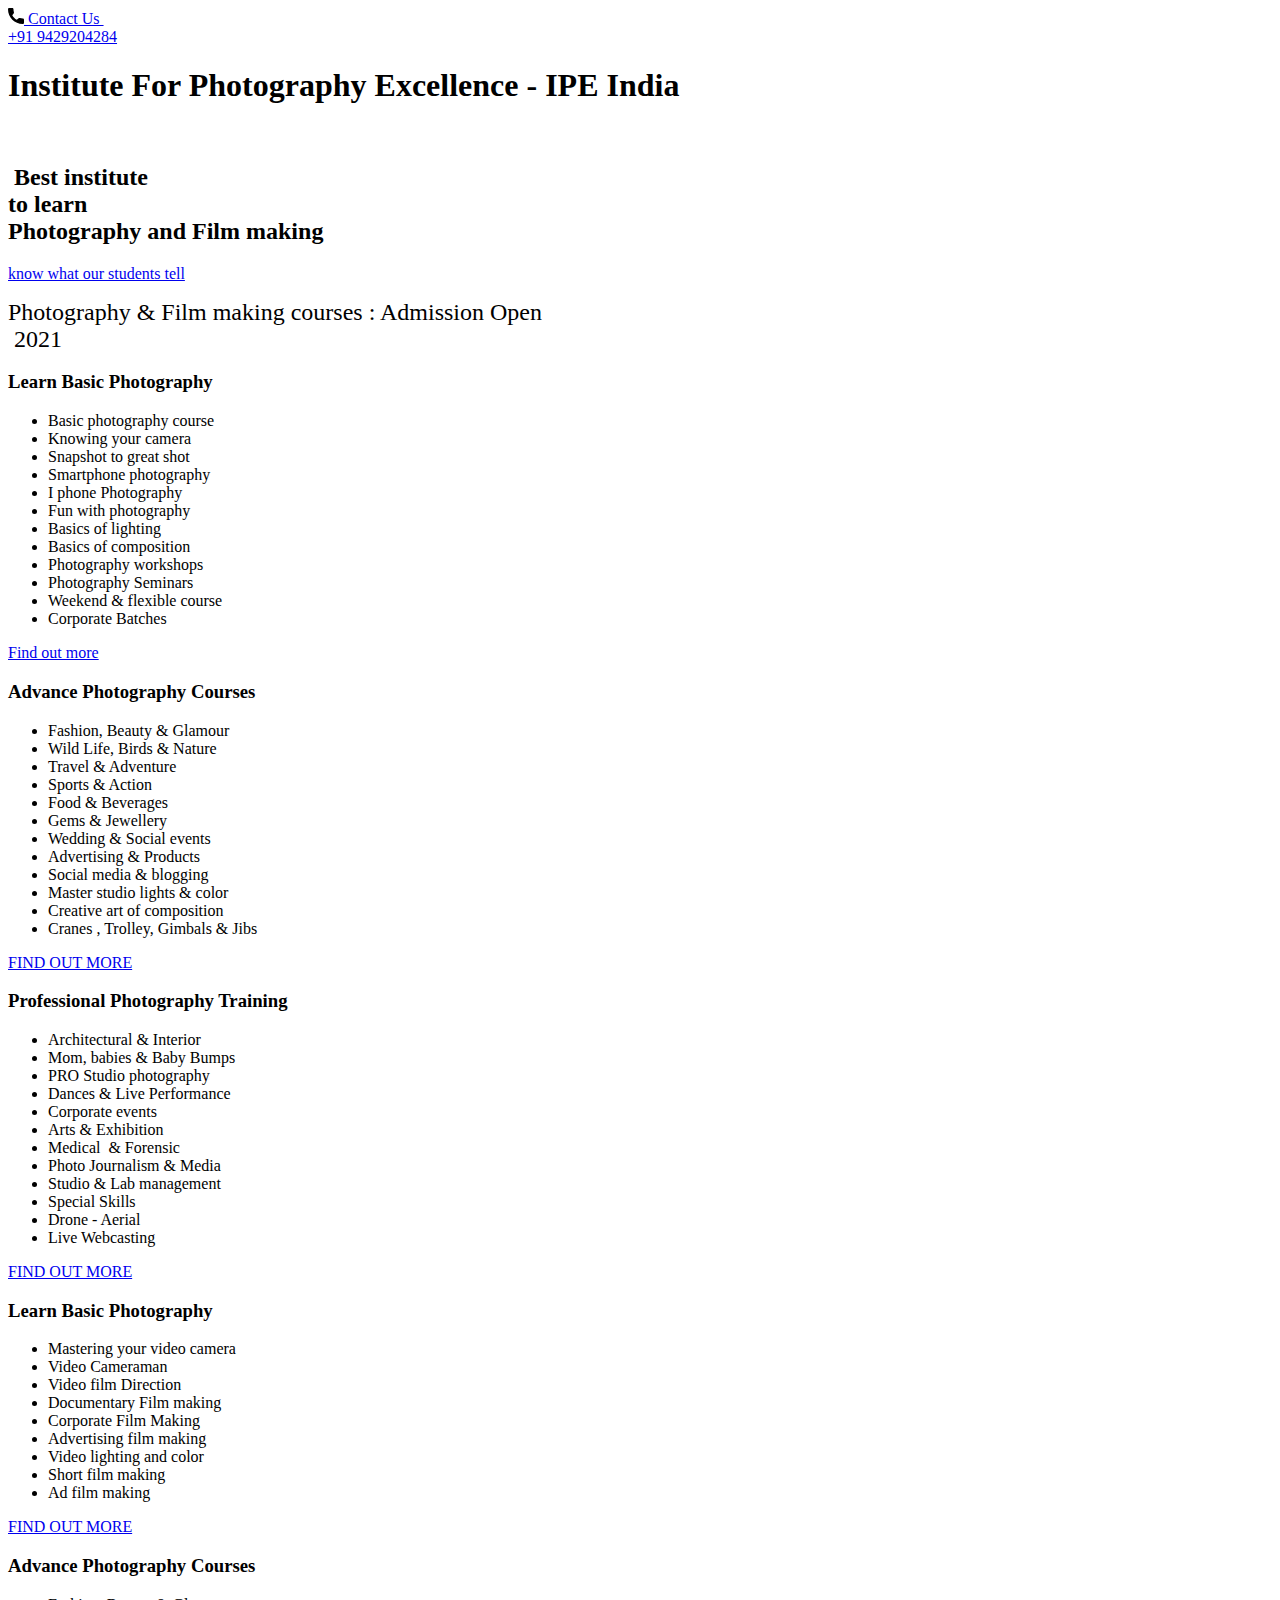
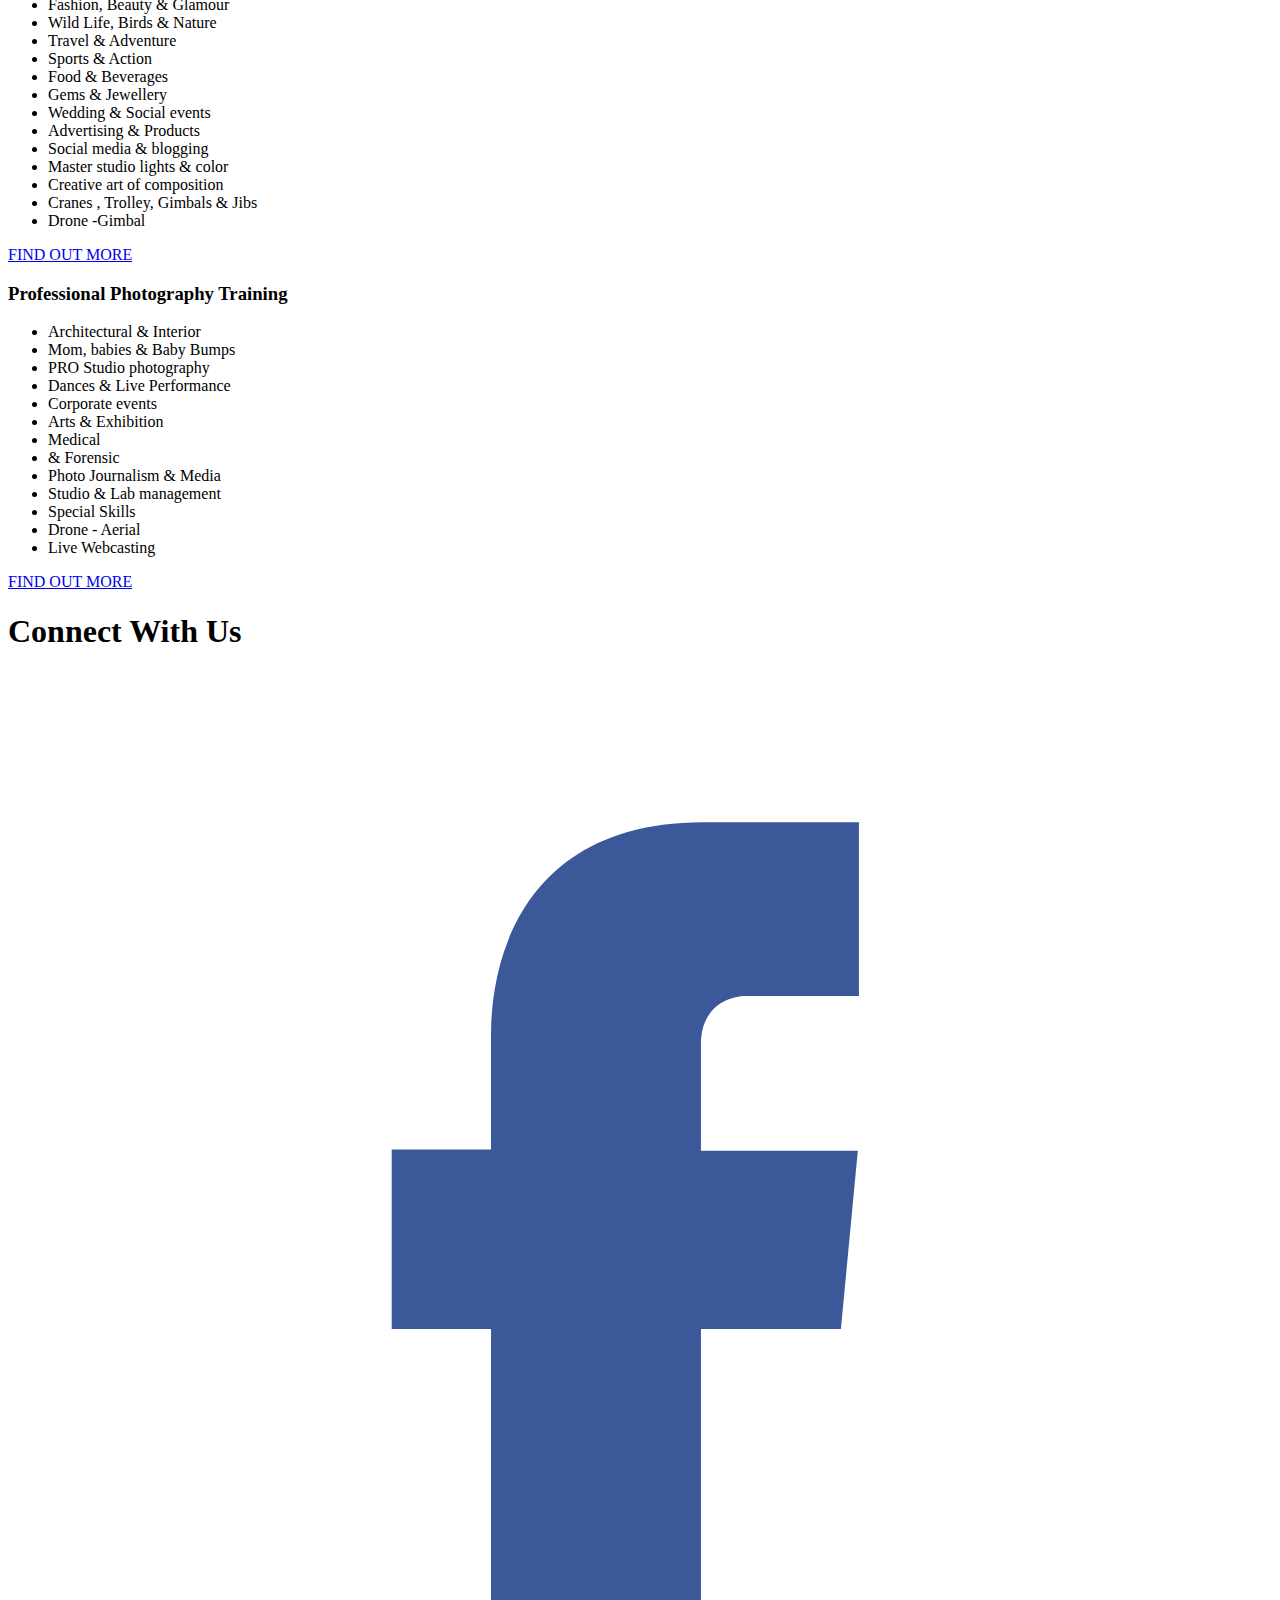
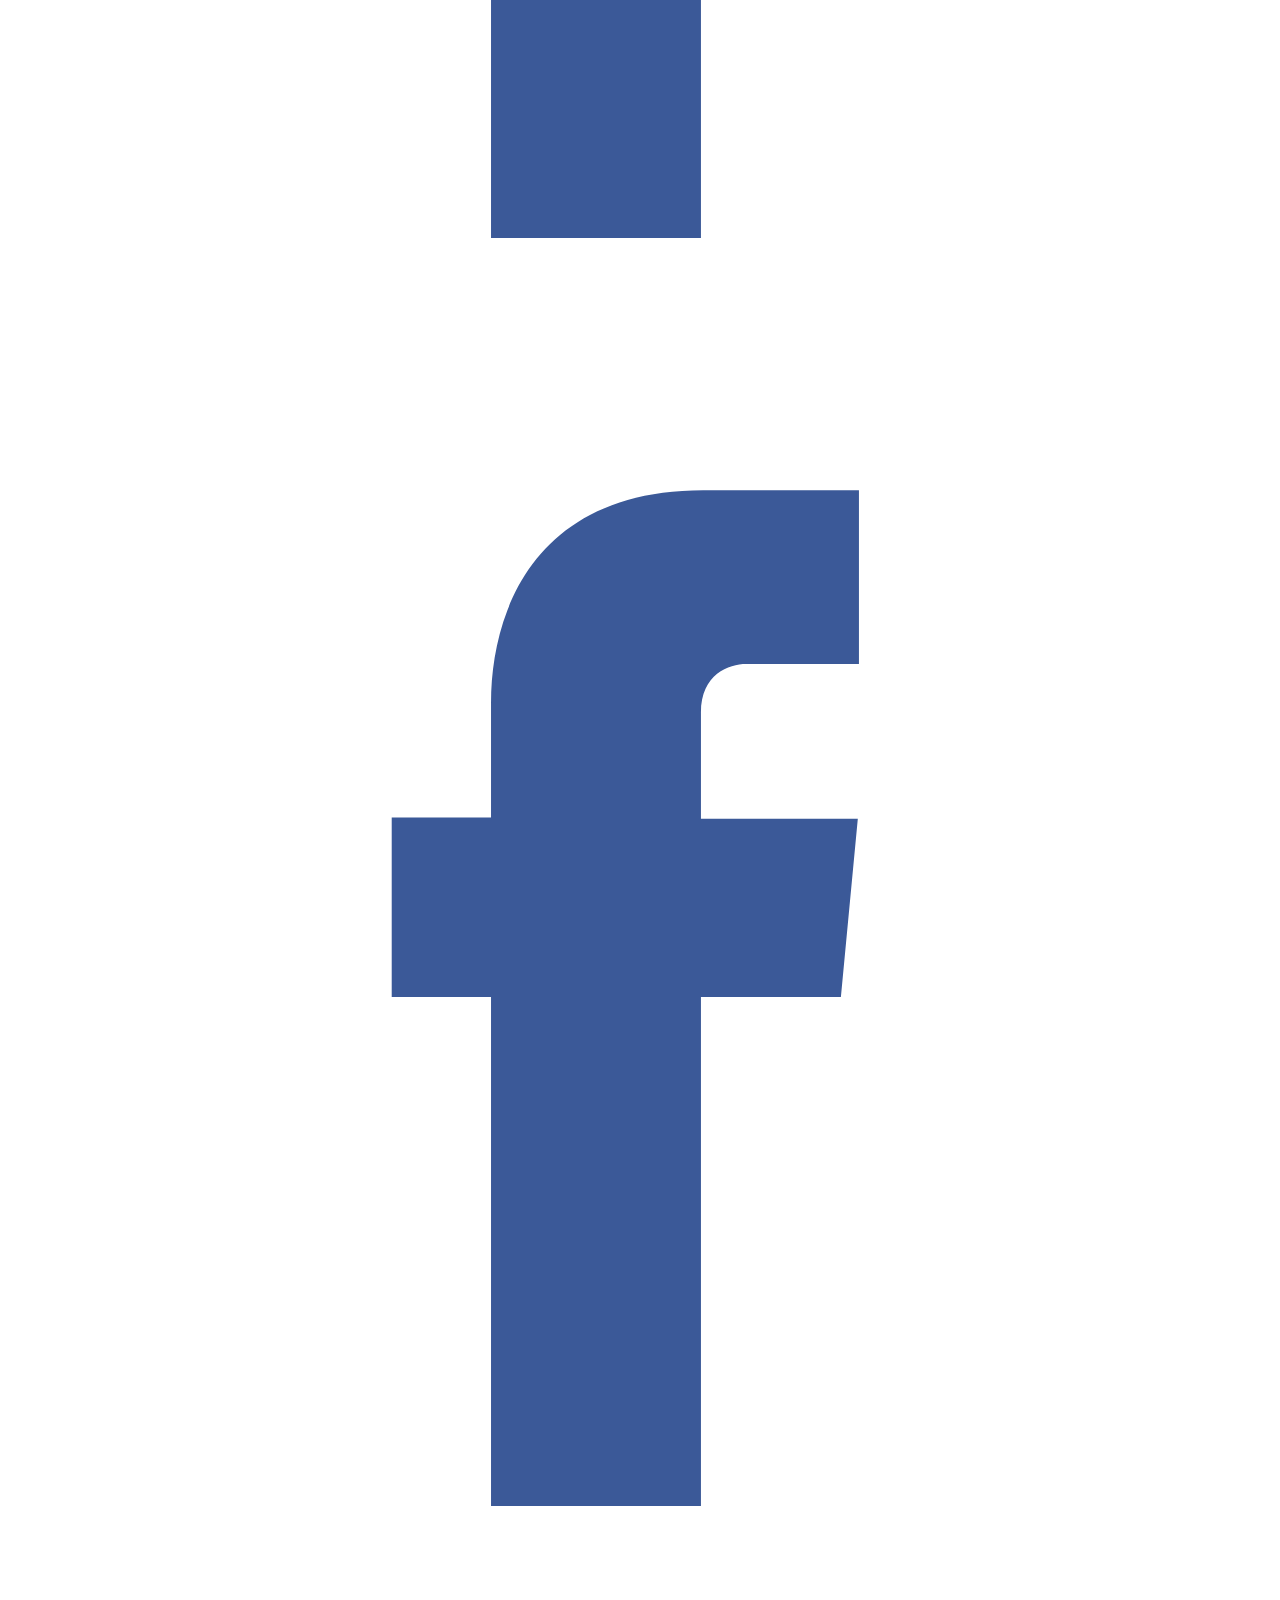
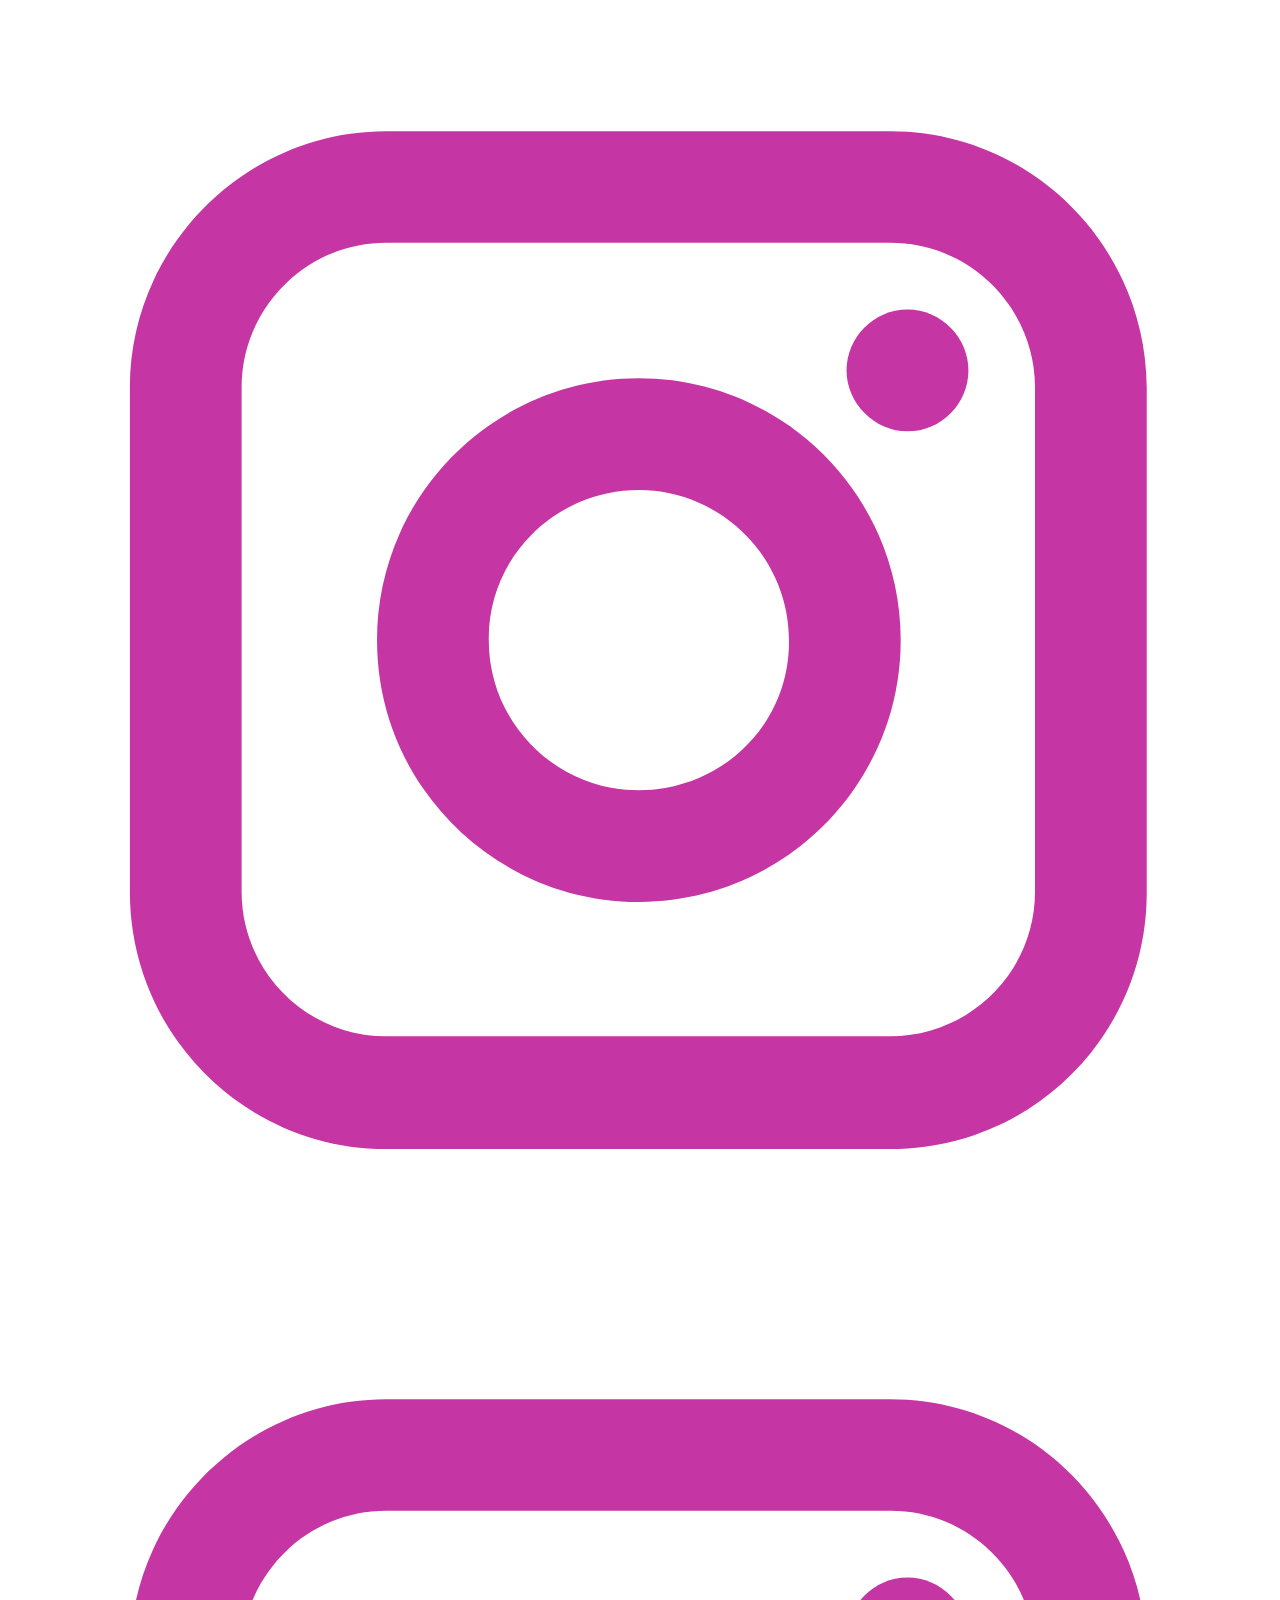
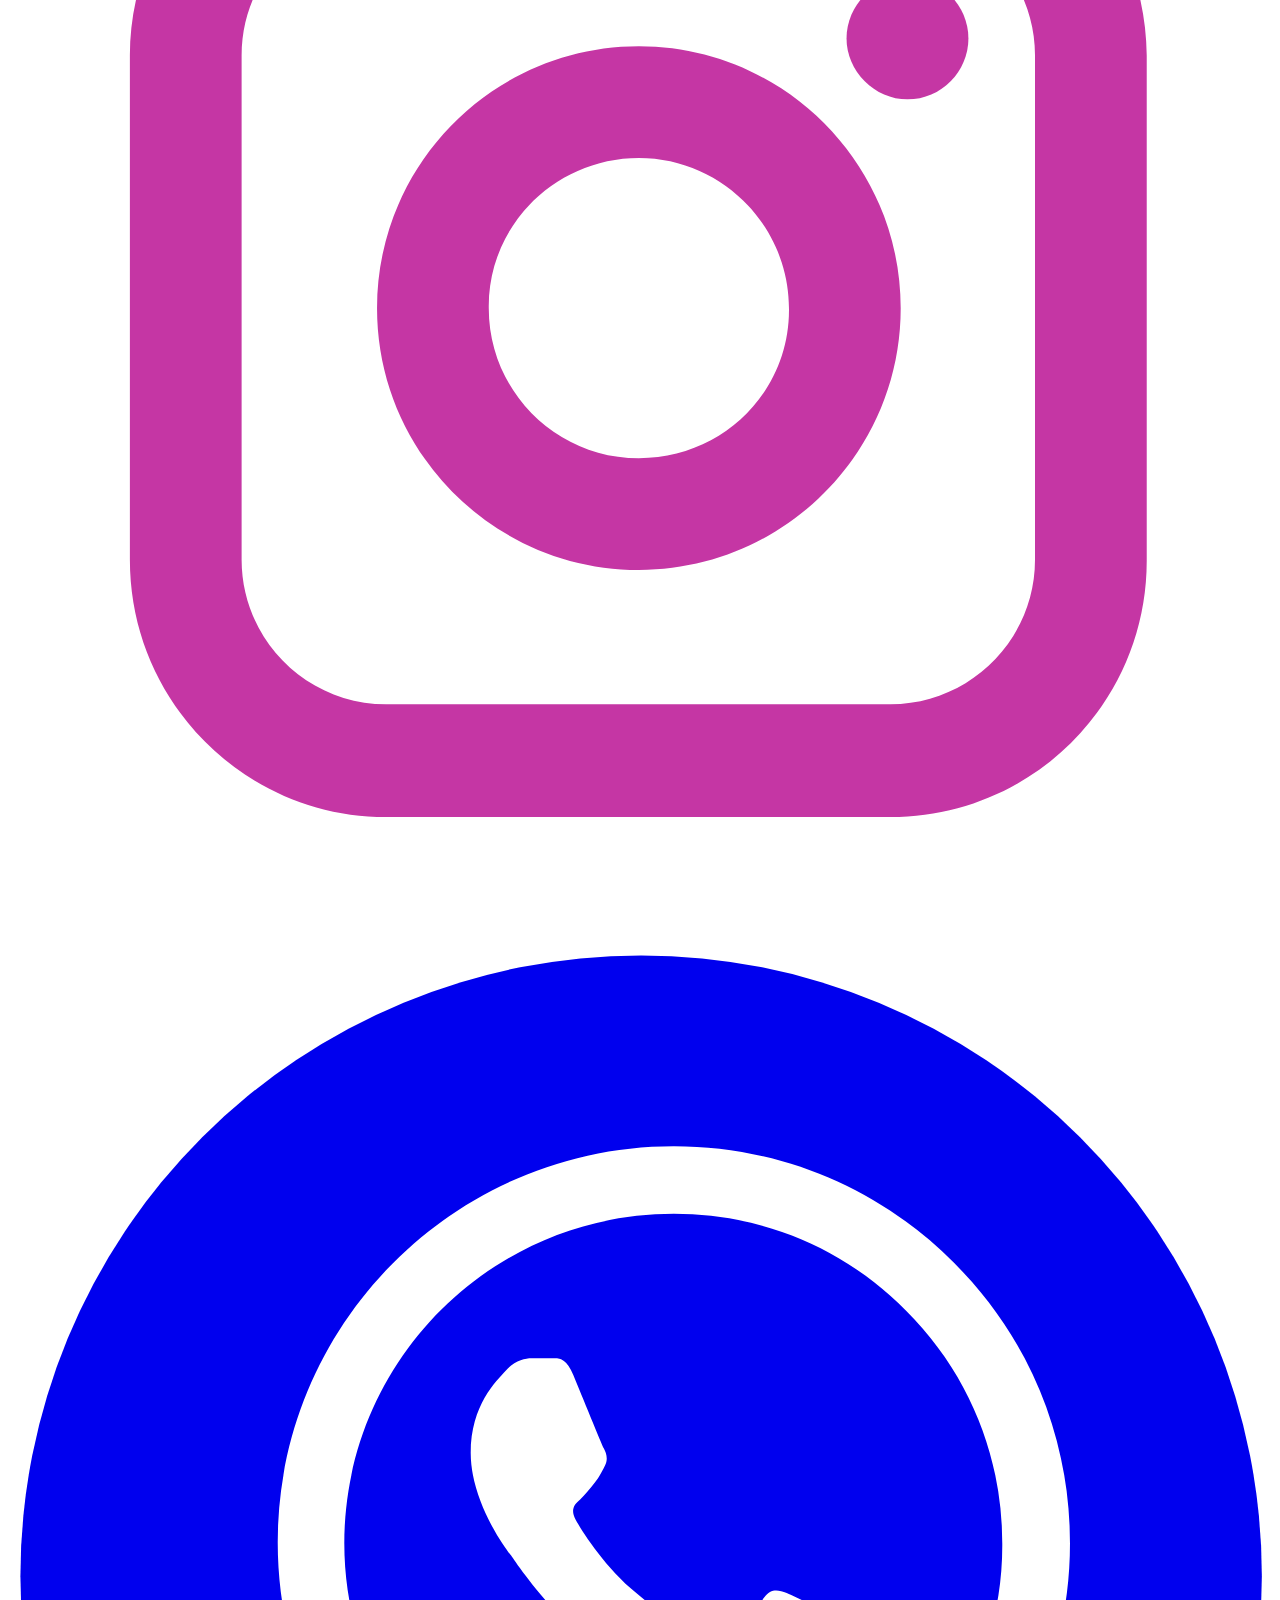
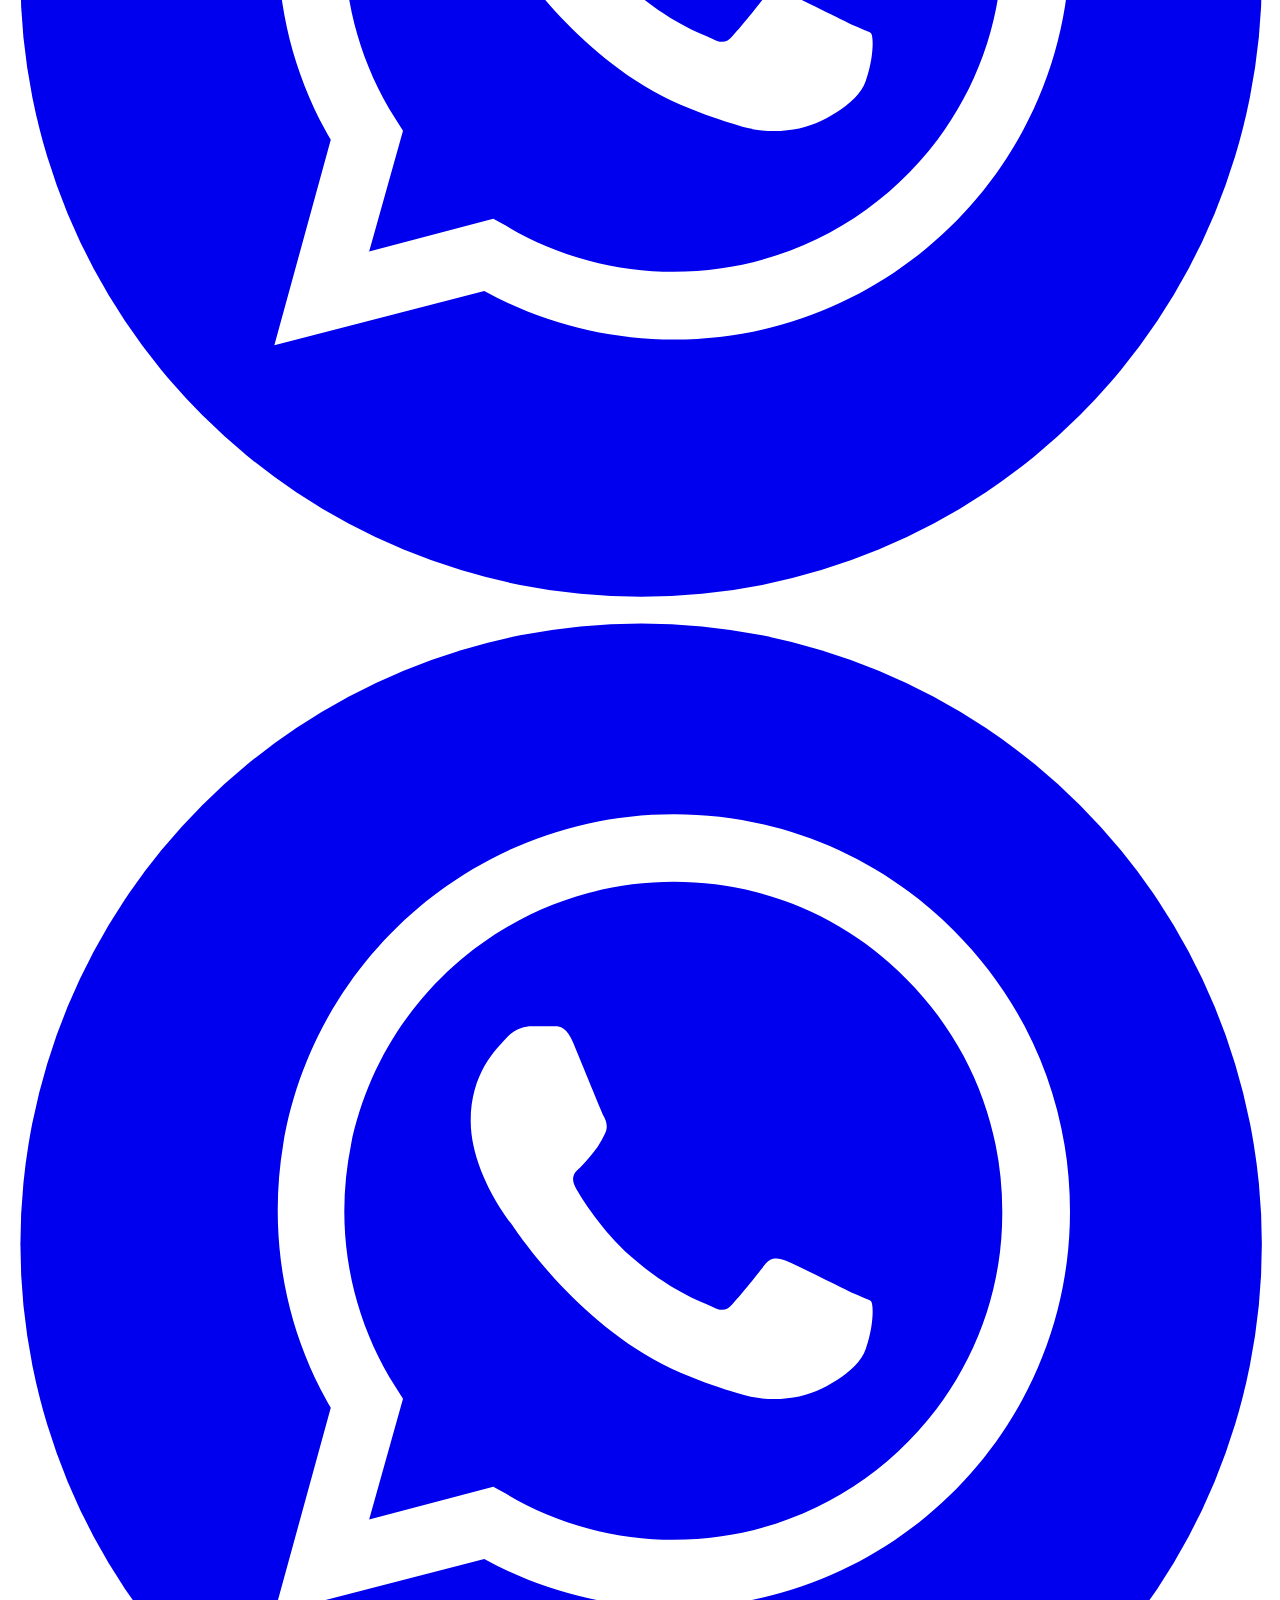
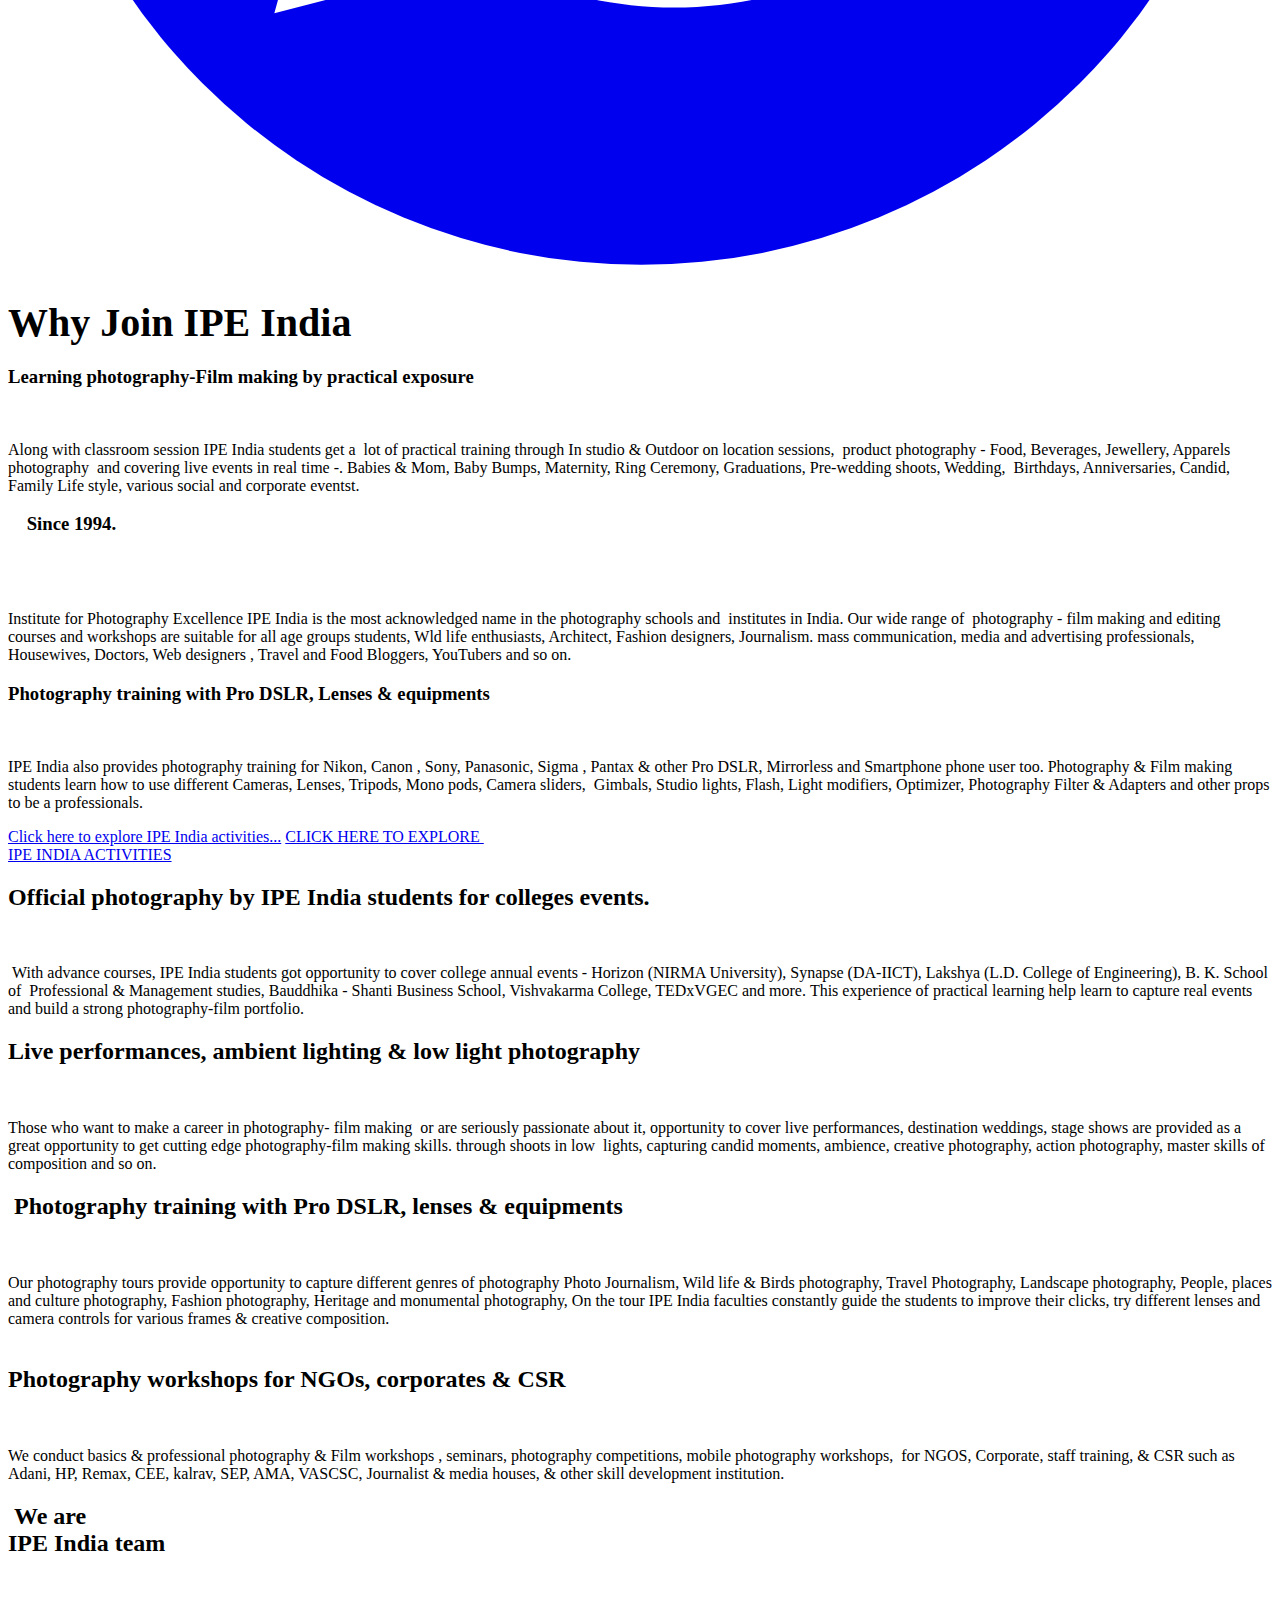
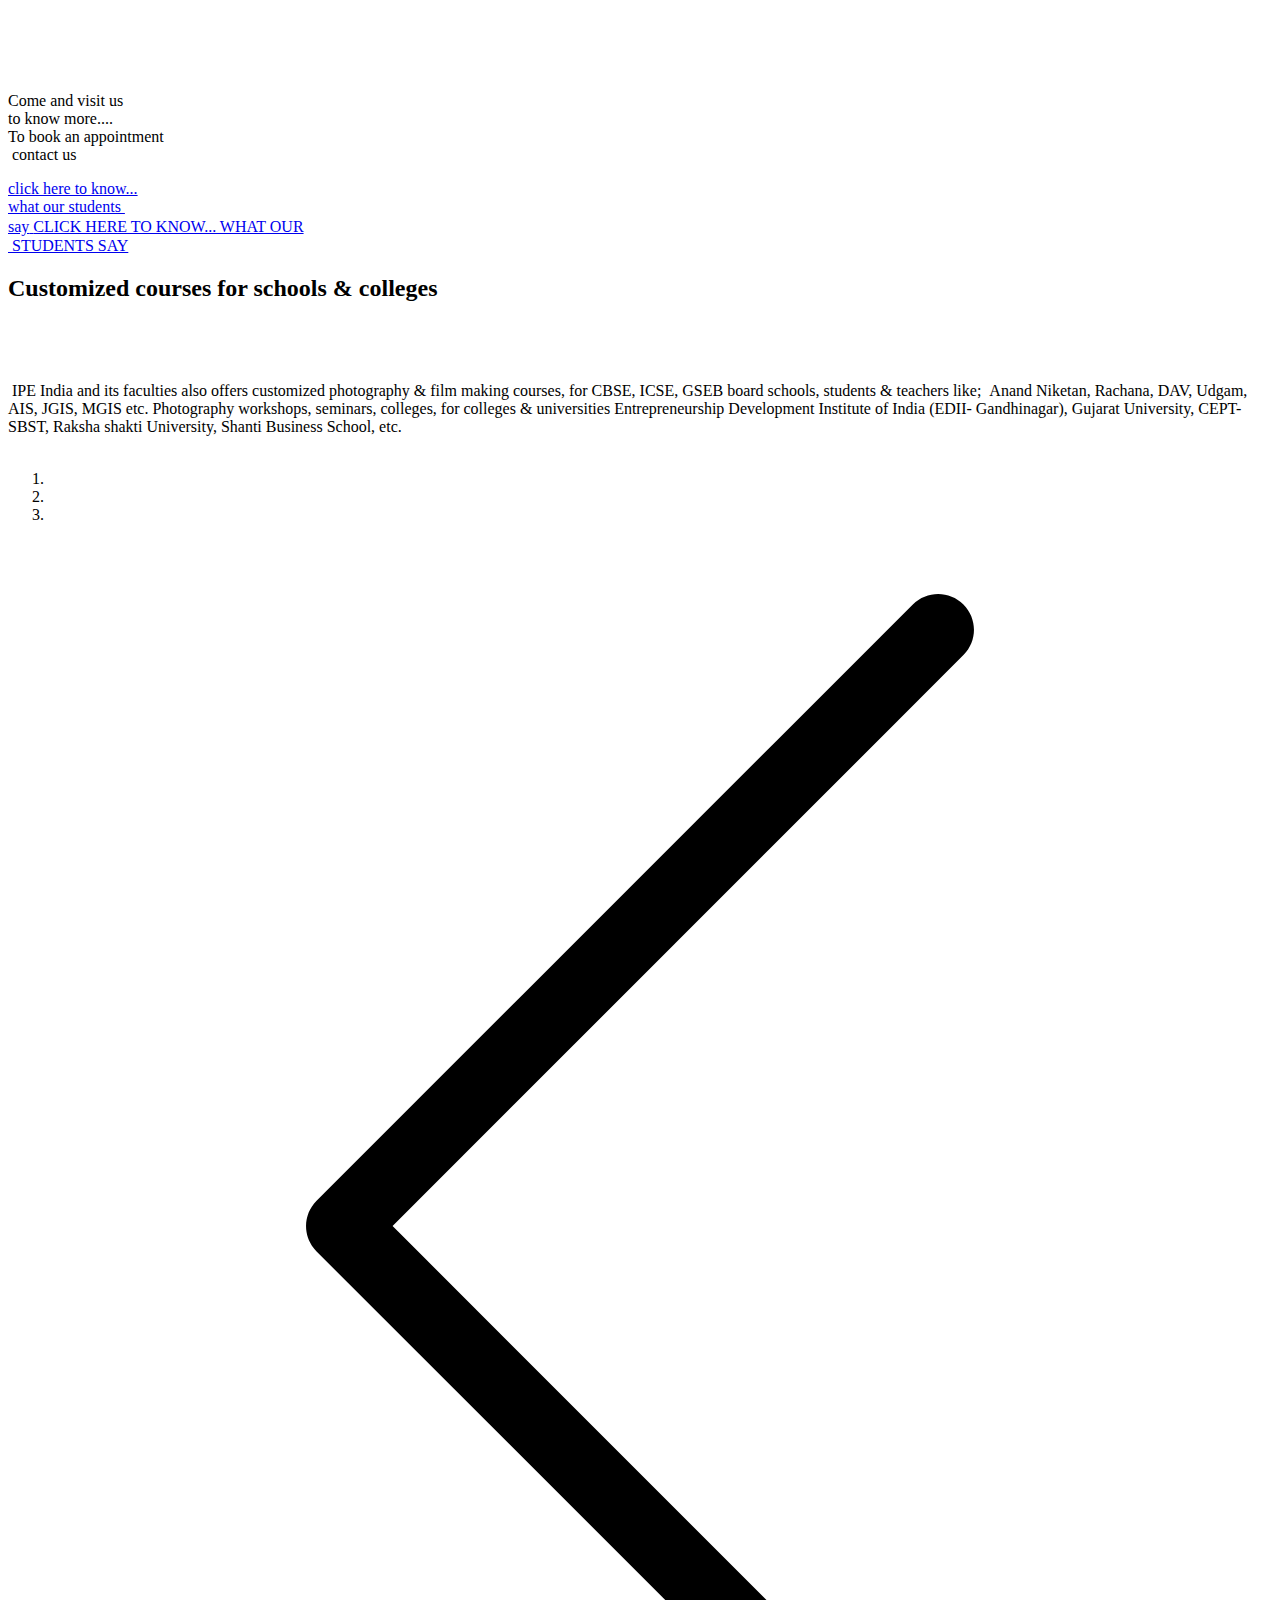
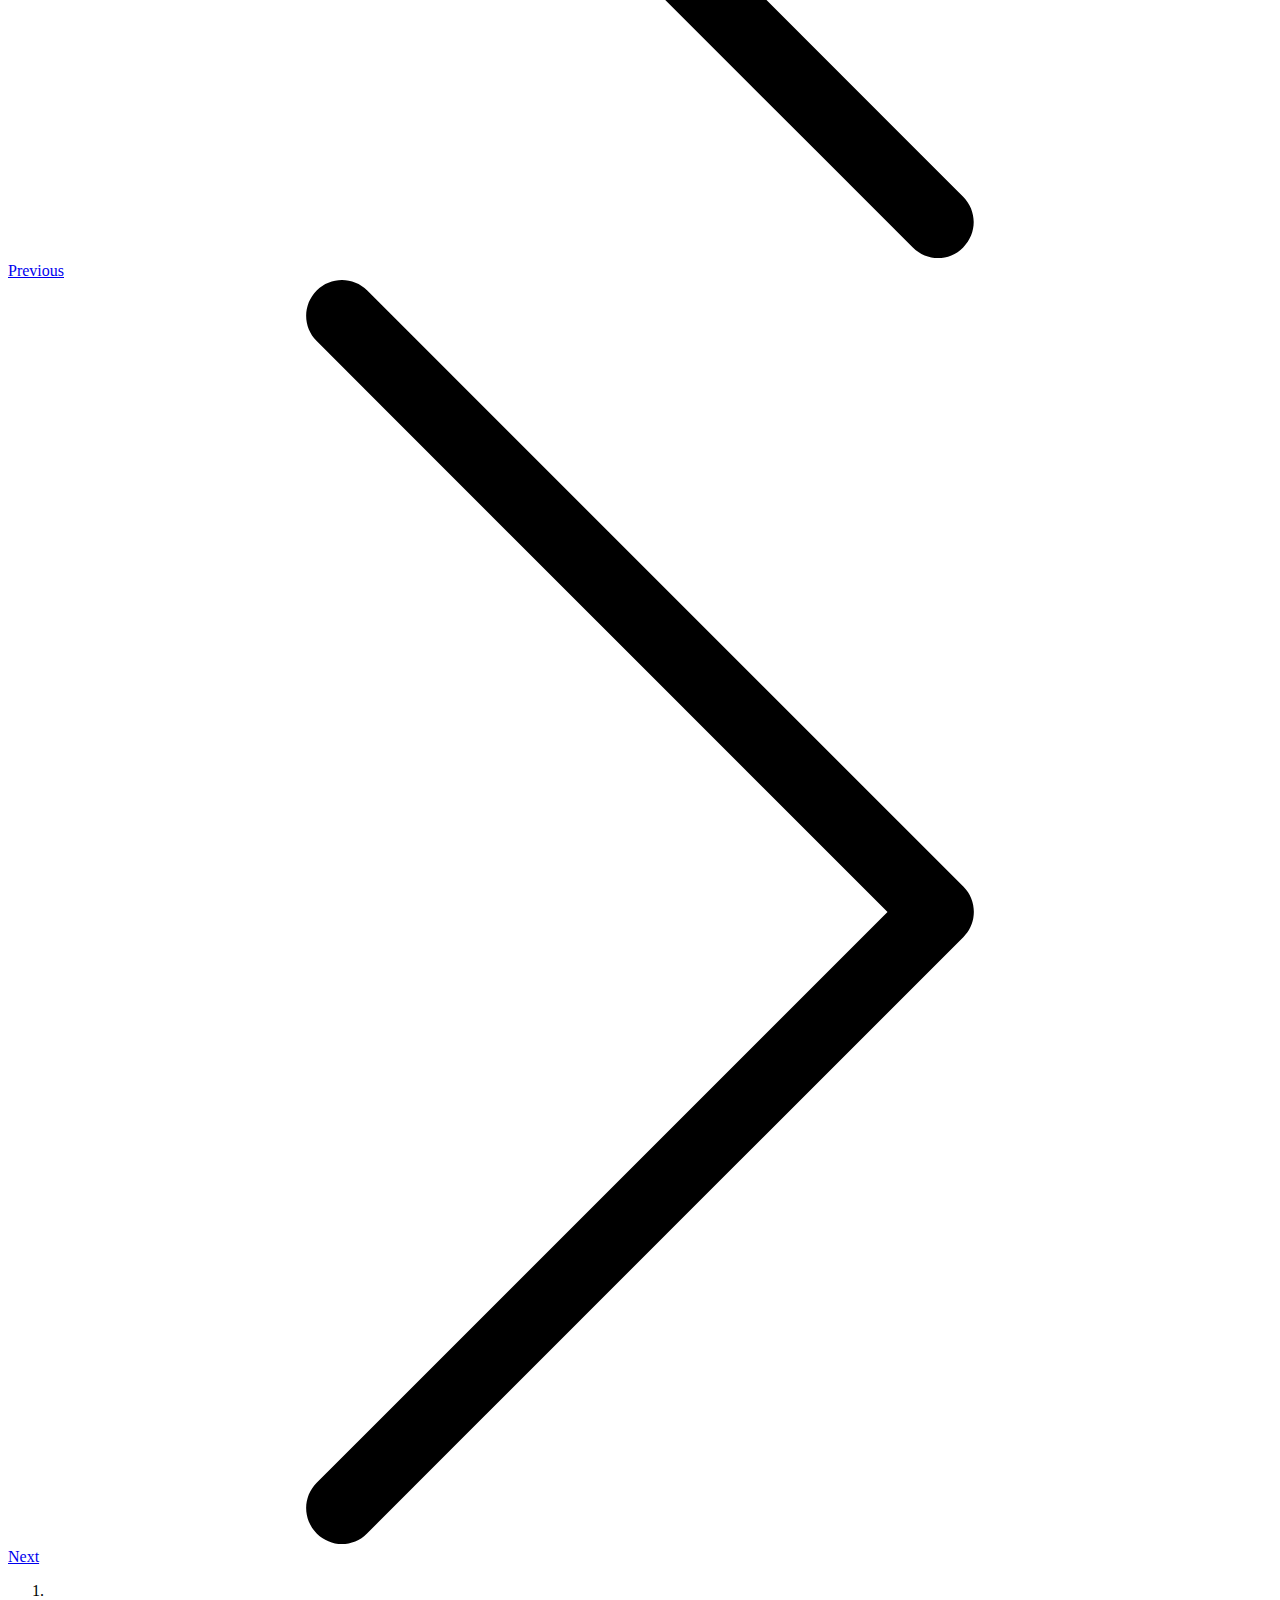
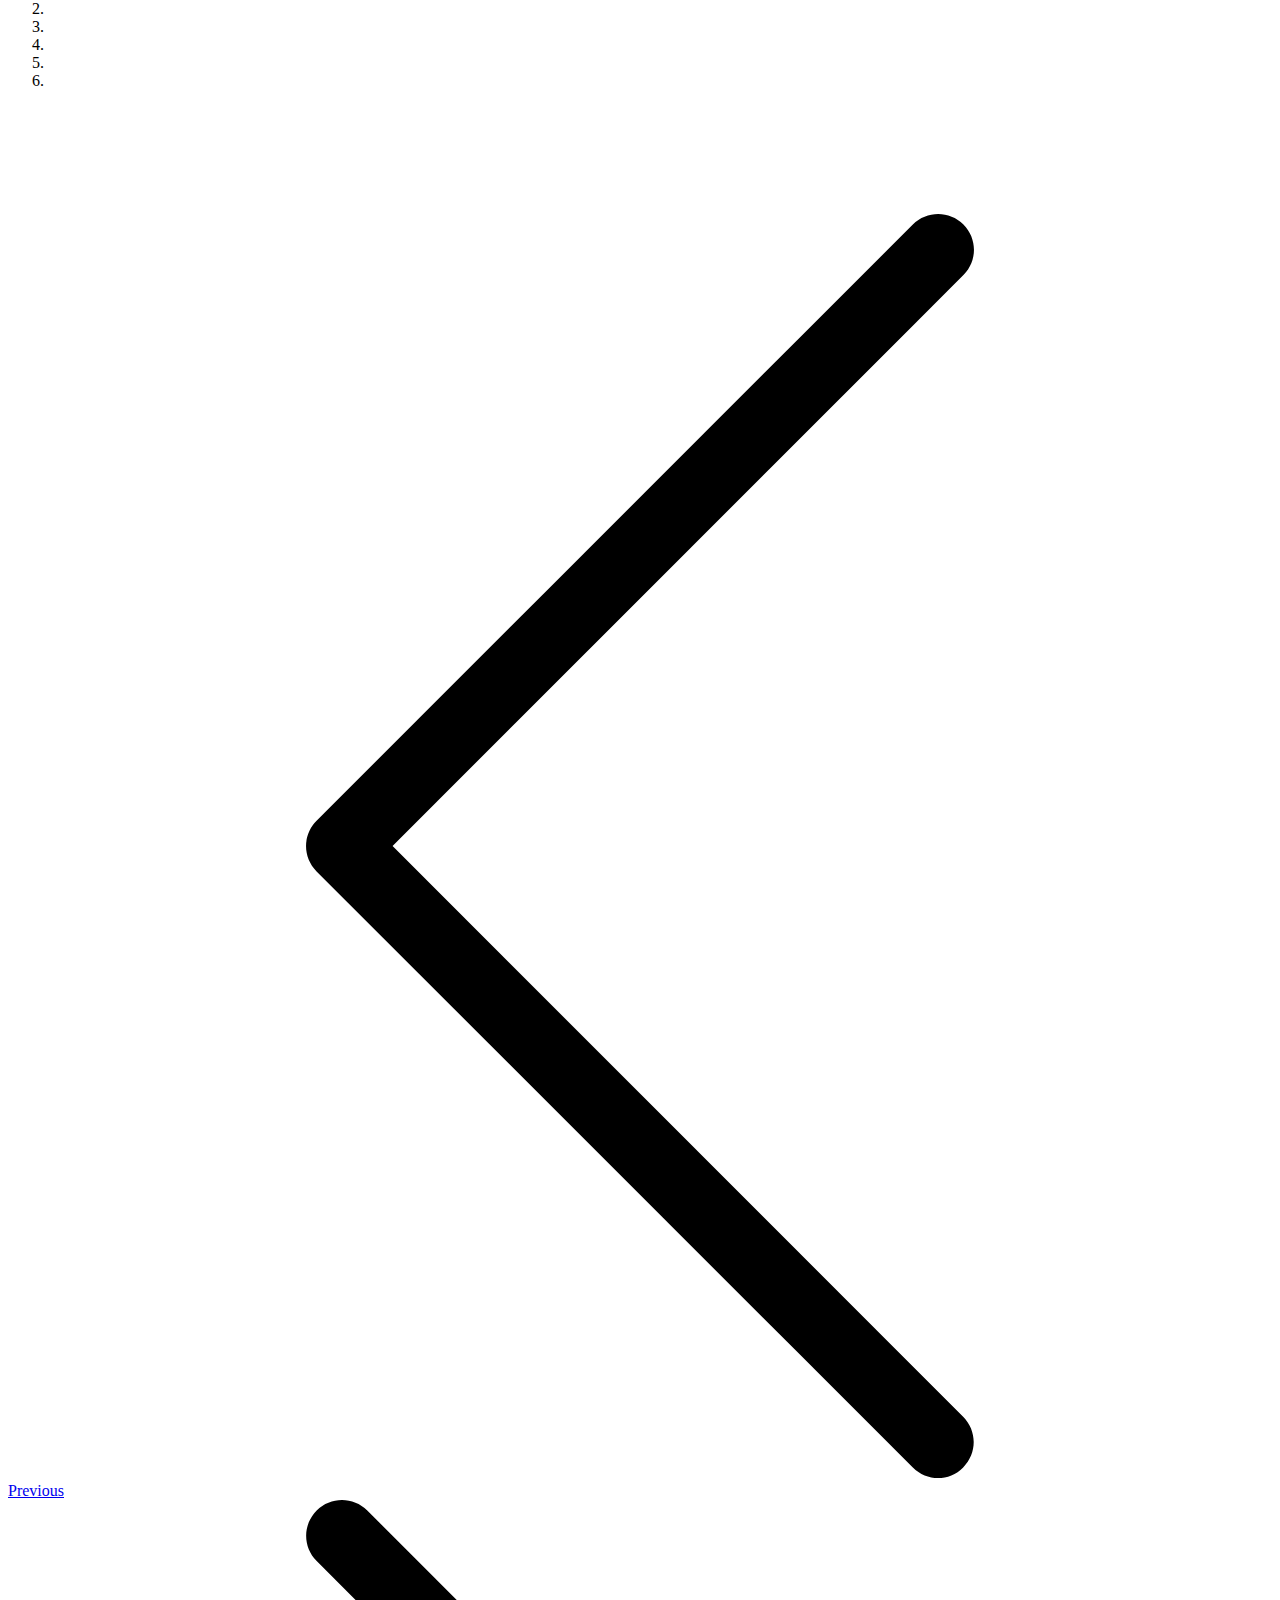
==== index.html @ 2351c595 "Add files via upload" ====
<!DOCTYPE html>
<html style="font-size: 16px;">
  <head>
    <meta name="viewport" content="width=device-width, initial-scale=1.0">
    <meta charset="utf-8">
    <meta name="keywords" content="Institute For Photography Excellence, Nation’s Top in Design and Architecture, Rehabilitation Institute of Chicago’s Shirley Ryan AbilityLab, First-Ever “Translational” Research Hospital, Opens Doors, One Of The Most Beautiful Buildings In The World, Your local travel guide, 30 world-famous buildings to inspire">
    <meta name="description" content="">
    <meta name="page_type" content="np-template-header-footer-from-plugin">
    <title>Home</title>
    <link rel="stylesheet" href="nicepage.css" media="screen">
<link rel="stylesheet" href="Home.css" media="screen">
    <script class="u-script" type="text/javascript" src="jquery.js" defer=""></script>
    <script class="u-script" type="text/javascript" src="nicepage.js" defer=""></script>
    <meta name="generator" content="Nicepage 3.13.2, nicepage.com">
    
    <link id="u-theme-google-font" rel="stylesheet" href="https://fonts.googleapis.com/css?family=Roboto:100,100i,300,300i,400,400i,500,500i,700,700i,900,900i|Open+Sans:300,300i,400,400i,600,600i,700,700i,800,800i">
    <link id="u-page-google-font" rel="stylesheet" href="https://fonts.googleapis.com/css?family=Open+Sans:300,300i,400,400i,600,600i,700,700i,800,800i">
    
    
    
    
    
    
    
    
    
    
    
    
    
    
    
    
    
    
    
    
    
    
    
    <script type="application/ld+json">{
		"@context": "http://schema.org",
		"@type": "Organization",
		"name": "Site1",
		"url": "index.html"
}</script>
    <meta property="og:title" content="Home">
    <meta property="og:type" content="website">
    <meta name="theme-color" content="#478ac9">
    <link rel="canonical" href="index.html">
    <meta property="og:url" content="index.html">
  </head>
  <body data-home-page="Home.html" data-home-page-title="Home" class="u-body"><header class="u-align-left u-clearfix u-header u-header" id="sec-3649"><div class="u-clearfix u-sheet u-valign-middle-md u-sheet-1">
        <a href="tel:+91 9429204284" class="u-active-none u-btn u-button-style u-hover-none u-none u-text-hover-palette-1-base u-btn-1"><span class="u-icon u-text-palette-1-base"><svg class="u-svg-content" viewBox="0 0 405.333 405.333" x="0px" y="0px" style="width: 1em; height: 1em;"><path d="M373.333,266.88c-25.003,0-49.493-3.904-72.704-11.563c-11.328-3.904-24.192-0.896-31.637,6.699l-46.016,34.752    c-52.8-28.181-86.592-61.952-114.389-114.368l33.813-44.928c8.512-8.512,11.563-20.971,7.915-32.64    C142.592,81.472,138.667,56.96,138.667,32c0-17.643-14.357-32-32-32H32C14.357,0,0,14.357,0,32    c0,205.845,167.488,373.333,373.333,373.333c17.643,0,32-14.357,32-32V298.88C405.333,281.237,390.976,266.88,373.333,266.88z"></path></svg><img></span>&nbsp;Contact Us&nbsp;<br>+91 9429204284
        </a>
        <h1 class="u-text u-title u-text-1">Institute For Photography Excellence - IPE India</h1>
        <img src="images/rsw388h194cgtrue.webp" alt="" class="u-image u-image-default u-preserve-proportions u-image-1" data-image-width="248" data-image-height="194">
      </div></header>
    <section class="u-clearfix u-section-1" id="carousel_15d0">
      <div class="u-clearfix u-sheet u-valign-middle-lg u-valign-middle-md u-valign-middle-sm u-valign-middle-xs u-sheet-1">
        <div class="u-clearfix u-expanded-width u-gutter-30 u-layout-spacing-vertical u-layout-wrap u-layout-wrap-1">
          <div class="u-gutter-0 u-layout">
            <div class="u-layout-row">
              <div class="u-align-center u-container-style u-image u-layout-cell u-shading u-size-60 u-image-1" data-image-width="626" data-image-height="417">
                <div class="u-container-layout u-container-layout-1">
                  <div class="u-align-center u-black u-container-style u-group u-shape-circle u-group-1">
                    <div class="u-container-layout u-container-layout-2">
                      <h2 class="u-text u-text-1">&nbsp;Best institute&nbsp;<br>to learn<br>Photography and Film making
                      </h2>
                      <a href="https://www.justdial.com/Ahmedabad/Institute-For-Photography-Excellence-Besides-Sandesh-Press-Opposite-Soham-Tower-Vastrapur/079PXX79-XX79-110906222231-D2N5_BZDET/reviews" class="u-btn u-btn-round u-button-style u-hover-palette-2-light-3 u-palette-2-base u-radius-50 u-btn-1">know what our students tell</a>
                    </div>
                  </div>
                </div>
              </div>
            </div>
          </div>
        </div>
      </div>
    </section>
    <section class="u-clearfix u-gradient u-section-2" id="sec-9c92">
      <div class="u-clearfix u-sheet u-sheet-1">
        <p class="u-align-center u-text u-text-1">
          <span style="font-size: 1.5rem;">Photography &amp; Film making courses : Admission Open<br>&nbsp;2021
          </span>
        </p>
      </div>
    </section>
    <section class="u-clearfix u-section-3" id="sec-0020">
      <div class="u-clearfix u-sheet u-valign-top-xs u-sheet-1">
        <div class="u-expanded-width-xs u-list u-list-1">
          <div class="u-repeater u-repeater-1">
            <div class="u-container-style u-list-item u-repeater-item">
              <div class="u-container-layout u-similar-container u-valign-bottom-xl u-valign-top-lg u-valign-top-md u-valign-top-sm u-container-layout-1">
                <div alt="" class="u-image u-image-circle u-image-1" data-image-width="365" data-image-height="365"></div>
                <h3 class="u-align-center u-text u-text-1">Learn Basic Photography</h3>
                <ul class="u-text u-text-2">
                  <li><b></b>Basic photography course
                  </li>
                  <li>Knowing your camera</li>
                  <li>Snapshot to great shot</li>
                  <li>Smartphone photography</li>
                  <li>I phone Photography</li>
                  <li>Fun with photography</li>
                  <li>Basics of lighting</li>
                  <li>Basics of composition</li>
                  <li>Photography workshops</li>
                  <li>Photography Seminars</li>
                  <li>Weekend &amp; flexible course</li>
                  <li>Corporate Batches</li>
                </ul>
                <a href="Home.html#sec-ebb9" data-page-id="177694428" class="u-black u-btn u-btn-round u-button-style u-hover-palette-1-light-1 u-radius-50 u-btn-1">Find out more</a>
              </div>
            </div>
            <div class="u-container-style u-list-item u-repeater-item">
              <div class="u-container-layout u-similar-container u-valign-bottom-xl u-valign-top-lg u-valign-top-md u-valign-top-sm u-container-layout-2">
                <div alt="" class="u-image u-image-circle u-image-2" data-image-width="365" data-image-height="365"></div>
                <h3 class="u-align-center u-text u-text-3">Advance Photography Courses</h3>
                <ul class="u-text u-text-4">
                  <li>Fashion, Beauty &amp; Glamour</li>
                  <li> Wild Life, Birds &amp; Nature</li>
                  <li> Travel &amp; Adventure</li>
                  <li> Sports &amp; Action</li>
                  <li> Food &amp; Beverages</li>
                  <li> Gems &amp; Jewellery</li>
                  <li> Wedding &amp; Social events</li>
                  <li> Advertising &amp; Products</li>
                  <li> Social media &amp; blogging</li>
                  <li> Master studio lights &amp; color</li>
                  <li> Creative art of composition</li>
                  <li> Cranes , Trolley, Gimbals &amp; Jibs</li>
                </ul>
                <a href="Home.html#sec-ebb9" data-page-id="177694428" class="u-black u-btn u-btn-round u-button-style u-hover-palette-1-light-1 u-radius-50 u-btn-2">FIND OUT MORE</a>
              </div>
            </div>
            <div class="u-container-style u-list-item u-repeater-item">
              <div class="u-container-layout u-similar-container u-valign-bottom-xl u-valign-top-lg u-valign-top-md u-valign-top-sm u-container-layout-3">
                <div alt="" class="u-image u-image-circle u-image-3" data-image-width="365" data-image-height="365"></div>
                <h3 class="u-align-center u-text u-text-5">Professional Photography Training</h3>
                <ul class="u-text u-text-6">
                  <li>Architectural &amp; Interior</li>
                  <li>Mom, babies &amp; Baby Bumps</li>
                  <li>PRO Studio photography</li>
                  <li>Dances &amp; Live Performance</li>
                  <li>Corporate events</li>
                  <li>Arts &amp; Exhibition</li>
                  <li>Medical &nbsp;&amp; Forensic</li>
                  <li>Photo Journalism &amp; Media</li>
                  <li>Studio &amp; Lab management&nbsp;</li>
                  <li>Special Skills</li>
                  <li>Drone - Aerial</li>
                  <li>Live Webcasting<br>
                  </li>
                </ul>
                <a href="Home.html#sec-ebb9" data-page-id="177694428" class="u-black u-btn u-btn-round u-button-style u-hover-palette-1-light-1 u-radius-50 u-btn-3">FIND OUT MORE</a>
              </div>
            </div>
          </div>
        </div>
      </div>
    </section>
    <section class="u-clearfix u-section-4" id="carousel_8011">
      <div class="u-clearfix u-sheet u-valign-top-lg u-valign-top-md u-valign-top-sm u-valign-top-xl u-sheet-1">
        <div class="u-expanded-width u-list u-list-1">
          <div class="u-repeater u-repeater-1">
            <div class="u-container-style u-list-item u-repeater-item">
              <div class="u-container-layout u-similar-container u-container-layout-1">
                <div alt="" class="u-expanded-width-lg u-expanded-width-md u-expanded-width-xl u-image u-image-circle u-image-1" data-image-width="365" data-image-height="365"></div>
                <h3 class="u-align-center u-text u-text-1">Learn Basic Photography</h3>
                <ul class="u-text u-text-2">
                  <li>Mastering your video camera</li>
                  <li> Video Cameraman</li>
                  <li>Video film Direction</li>
                  <li style="">Documentary Film making</li>
                  <li>Corporate Film Making</li>
                  <li>Advertising film making</li>
                  <li>Video lighting and color</li>
                  <li>Short film making</li>
                  <li>Ad film making&nbsp; &nbsp; &nbsp; &nbsp; &nbsp; &nbsp; &nbsp; &nbsp; &nbsp; &nbsp; &nbsp; &nbsp; &nbsp; &nbsp; &nbsp; &nbsp; &nbsp; &nbsp; &nbsp; &nbsp; &nbsp; &nbsp; &nbsp; &nbsp; &nbsp; &nbsp; &nbsp; &nbsp; &nbsp; &nbsp; &nbsp; &nbsp; &nbsp; &nbsp; &nbsp; &nbsp; &nbsp; &nbsp; &nbsp; &nbsp; &nbsp; &nbsp; &nbsp; &nbsp; &nbsp; &nbsp; &nbsp; &nbsp; &nbsp; &nbsp; &nbsp; &nbsp; &nbsp; &nbsp; &nbsp; &nbsp; &nbsp; &nbsp; &nbsp; &nbsp; &nbsp; &nbsp; &nbsp; &nbsp; &nbsp; &nbsp; &nbsp; &nbsp; &nbsp; &nbsp; &nbsp; &nbsp; &nbsp; &nbsp; &nbsp; &nbsp; &nbsp; &nbsp; &nbsp; &nbsp; &nbsp; &nbsp; &nbsp; &nbsp; &nbsp; &nbsp; &nbsp; &nbsp; &nbsp; &nbsp; &nbsp; &nbsp; &nbsp; &nbsp; &nbsp; &nbsp; &nbsp; &nbsp; &nbsp; &nbsp; &nbsp; &nbsp; &nbsp; &nbsp; &nbsp; &nbsp; &nbsp; &nbsp; &nbsp; &nbsp; &nbsp; &nbsp; &nbsp; &nbsp; &nbsp; &nbsp; &nbsp; &nbsp; &nbsp; &nbsp; &nbsp; &nbsp; &nbsp; &nbsp; &nbsp; &nbsp; &nbsp; &nbsp; &nbsp; &nbsp; &nbsp; &nbsp; &nbsp; &nbsp; &nbsp; &nbsp; &nbsp; &nbsp;</li>
                </ul>
                <a href="Home.html#sec-ebb9" data-page-id="177694428" class="u-black u-btn u-btn-round u-button-style u-hover-palette-1-light-1 u-radius-50 u-btn-1">FIND OUT MORE</a>
              </div>
            </div>
            <div class="u-container-style u-list-item u-repeater-item">
              <div class="u-container-layout u-similar-container u-container-layout-2">
                <div alt="" class="u-expanded-width-lg u-expanded-width-md u-expanded-width-xl u-image u-image-circle u-image-2" data-image-width="365" data-image-height="365"></div>
                <h3 class="u-align-center u-text u-text-3">Advance Photography Courses</h3>
                <ul class="u-text u-text-4">
                  <li>Fashion, Beauty &amp; Glamour</li>
                  <li> Wild Life, Birds &amp; Nature</li>
                  <li> Travel &amp; Adventure</li>
                  <li> Sports &amp; Action</li>
                  <li> Food &amp; Beverages</li>
                  <li> Gems &amp; Jewellery</li>
                  <li> Wedding &amp; Social events</li>
                  <li> Advertising &amp; Products</li>
                  <li> Social media &amp; blogging</li>
                  <li> Master studio lights &amp; color</li>
                  <li> Creative art of composition</li>
                  <li> Cranes , Trolley, Gimbals &amp; Jibs</li>
                  <li> Drone -Gimbal</li>
                </ul>
                <a href="Home.html#sec-ebb9" data-page-id="177694428" class="u-black u-btn u-btn-round u-button-style u-hover-palette-1-light-1 u-radius-50 u-btn-2">FIND OUT MORE</a>
              </div>
            </div>
            <div class="u-container-style u-list-item u-repeater-item">
              <div class="u-container-layout u-similar-container u-container-layout-3">
                <div alt="" class="u-expanded-width-lg u-expanded-width-md u-expanded-width-xl u-image u-image-circle u-image-3" data-image-width="365" data-image-height="365"></div>
                <h3 class="u-align-center u-text u-text-5">Professional Photography Training</h3>
                <ul class="u-text u-text-6">
                  <li>Architectural &amp; Interior</li>
                  <li>Mom, babies &amp; Baby Bumps</li>
                  <li>PRO Studio photography</li>
                  <li>Dances &amp; Live Performance</li>
                  <li>Corporate events</li>
                  <li>Arts &amp; Exhibition</li>
                  <li>Medical </li>
                  <li>&amp; Forensic</li>
                  <li>Photo Journalism &amp; Media</li>
                  <li>Studio &amp; Lab management</li>
                  <li>Special Skills</li>
                  <li>Drone - Aerial</li>
                  <li>Live Webcasting</li>
                </ul>
                <a href="Home.html#sec-ebb9" data-page-id="177694428" class="u-black u-btn u-btn-round u-button-style u-hover-palette-1-light-1 u-radius-50 u-btn-3">FIND OUT MORE</a>
              </div>
            </div>
          </div>
        </div>
      </div>
    </section>
    <section class="u-align-center u-clearfix u-gradient u-section-5" id="sec-7330">
      <div class="u-clearfix u-sheet u-sheet-1">
        <h1 class="u-text u-text-1">Connect With Us</h1>
        <div class="u-align-left u-social-icons u-spacing-35 u-social-icons-1">
          <a class="u-social-url" target="_blank" href="https://www.facebook.com/pg/instituteforphotographyexcellence/posts/" title="facebook"><span class="u-icon u-icon-circle u-social-facebook u-social-icon u-icon-1">
          <svg class="u-svg-link" preserveAspectRatio="xMidYMin slice" viewBox="0 0 112 112" style=""><use xmlns:xlink="http://www.w3.org/1999/xlink" xlink:href="#svg-cced"></use></svg>
          <svg x="0px" y="0px" viewBox="0 0 112 112" id="svg-cced" class="u-svg-content"><path fill="#3B5998" d="M75.5,28.8H65.4c-1.5,0-4,0.9-4,4.3v9.4h13.9l-1.5,15.8H61.4v45.1H42.8V58.3h-8.8V42.4h8.8V32.2 c0-7.4,3.4-18.8,18.8-18.8h13.8v15.4H75.5z"></path></svg>
        </span>
          </a>
          <a class="u-social-url" target="_blank" href="https://www.instagram.com/ipe_india/" title="Insta"><span class="u-icon u-icon-circle u-social-icon u-social-instagram u-icon-2">
          <svg class="u-svg-link" preserveAspectRatio="xMidYMin slice" viewBox="0 0 112 112" style=""><use xmlns:xlink="http://www.w3.org/1999/xlink" xlink:href="#svg-af2d"></use></svg>
          <svg x="0px" y="0px" viewBox="0 0 112 112" id="svg-af2d" class="u-svg-content"><path fill="#C536A4" d="M55.9,32.9c-12.8,0-23.2,10.4-23.2,23.2s10.4,23.2,23.2,23.2s23.2-10.4,23.2-23.2S68.7,32.9,55.9,32.9z M55.9,69.4c-7.4,0-13.3-6-13.3-13.3c-0.1-7.4,6-13.3,13.3-13.3s13.3,6,13.3,13.3C69.3,63.5,63.3,69.4,55.9,69.4z"></path><path fill="#C536A4" d="M79.7,26.8c-3,0-5.4,2.5-5.4,5.4s2.5,5.4,5.4,5.4c3,0,5.4-2.5,5.4-5.4S82.7,26.8,79.7,26.8z"></path><path fill="#C536A4" d="M78.2,11H33.5C21,11,10.8,21.3,10.8,33.7v44.7c0,12.6,10.2,22.8,22.7,22.8h44.7c12.6,0,22.7-10.2,22.7-22.7 V33.7C100.8,21.1,90.6,11,78.2,11z M91,78.4c0,7.1-5.8,12.8-12.8,12.8H33.5c-7.1,0-12.8-5.8-12.8-12.8V33.7 c0-7.1,5.8-12.8,12.8-12.8h44.7c7.1,0,12.8,5.8,12.8,12.8V78.4z"></path></svg>
        </span>
          </a>
          <a class="u-social-url" target="_blank" title="Whatsapp" href="https://api.whatsapp.com/send/?phone=919429204284&amp;text&amp;app_absent=0"><span class="u-icon u-icon-circle u-social-icon u-social-whatsapp u-icon-3"><svg class="u-svg-link" preserveAspectRatio="xMidYMin slice" viewBox="0 0 112 112" style=""><use xmlns:xlink="http://www.w3.org/1999/xlink" xlink:href="#svg-a0bd"></use></svg><svg class="u-svg-content" viewBox="0 0 112 112" x="0" y="0" id="svg-a0bd"><circle fill="currentColor" cx="56.1" cy="56.1" r="55"></circle><path fill="#FFFFFF" d="M83.8,28.3C77.2,21.7,68.4,18,59,18c-19.3,0-35.1,15.7-35.1,35.1c0,6.2,1.6,12.2,4.7,17.5l-5,18.2L42.2,84
	c5.1,2.8,10.9,4.3,16.8,4.3h0l0,0c19.3,0,35.1-15.7,35.1-35.1C94.1,43.8,90.5,35,83.8,28.3 M59,82.3L59,82.3
	c-5.2,0-10.4-1.4-14.9-4.1l-1.1-0.6l-11,2.9L35,69.8l-0.7-1.1c-2.9-4.6-4.5-10-4.5-15.5C29.8,37,42.9,24,59,24
	c7.8,0,15.1,3,20.6,8.6c5.5,5.5,8.5,12.8,8.5,20.6C88.2,69.2,75.1,82.3,59,82.3 M75,60.5c-0.9-0.4-5.2-2.6-6-2.9
	c-0.8-0.3-1.4-0.4-2,0.4s-2.3,2.9-2.8,3.4c-0.5,0.6-1,0.7-1.9,0.2c-0.9-0.4-3.7-1.4-7.1-4.4c-2.6-2.3-4.4-5.2-4.9-6.1
	c-0.5-0.9-0.1-1.4,0.4-1.8c0.4-0.4,0.9-1,1.3-1.5c0.4-0.5,0.6-0.9,0.9-1.5c0.3-0.6,0.1-1.1-0.1-1.5c-0.2-0.4-2-4.8-2.7-6.5
	c-0.7-1.7-1.4-1.5-2-1.5c-0.5,0-1.1,0-1.7,0c-0.6,0-1.5,0.2-2.3,1.1c-0.8,0.9-3.1,3-3.1,7.3c0,4.3,3.1,8.5,3.6,9.1
	c0.4,0.6,6.2,9.4,15,13.2c2.1,0.9,3.7,1.4,5,1.8c2.1,0.7,4,0.6,5.5,0.3c1.7-0.3,5.2-2.1,5.9-4.2c0.7-2,0.7-3.8,0.5-4.2
	C76.5,61.1,75.9,60.9,75,60.5"></path></svg></span>
          </a>
        </div>
      </div>
    </section>
    <section class="u-clearfix u-section-6" id="sec-4f77">
      <div class="u-clearfix u-sheet u-sheet-1">
        <h2 class="u-text u-text-1">
          <span style="font-size: 2.5rem;">Why Join IPE India</span>
        </h2>
        <div class="u-expanded-width-lg u-expanded-width-md u-expanded-width-sm u-expanded-width-xs u-list u-list-1">
          <div class="u-repeater u-repeater-1">
            <div class="u-container-style u-list-item u-repeater-item">
              <div class="u-container-layout u-similar-container u-valign-top-lg u-container-layout-1">
                <h3 class="u-align-left u-text u-text-2">Learning photography-Film making  by practical exposure</h3>
                <img alt="" class="u-image u-image-contain u-image-default u-image-1" data-image-width="388" data-image-height="194" src="images/011.webp">
                <p class="u-text u-text-black u-text-3">Along
 with classroom session IPE India students get a &nbsp;lot of practical 
training through In studio &amp; Outdoor on location sessions, &nbsp;product 
photography - Food, Beverages, Jewellery, Apparels photography &nbsp;and 
covering live events in real time -. Babies &amp; Mom, Baby Bumps, 
Maternity, Ring Ceremony, Graduations, Pre-wedding shoots, Wedding, 
&nbsp;Birthdays, Anniversaries, Candid, Family Life style, various social and
 corporate eventst.</p>
              </div>
            </div>
            <div class="u-container-style u-list-item u-repeater-item">
              <div class="u-container-layout u-similar-container u-valign-top-lg u-container-layout-2">
                <h3 class="u-align-left u-text u-text-4">&nbsp; &nbsp; Since 1994.<br>
                  <br>
                </h3>
                <img alt="" class="u-image u-image-contain u-image-default u-image-2" data-image-width="248" data-image-height="194" src="images/rsw388h194cgtrue.webp">
                <p class="u-text u-text-black u-text-5">Institute
 for Photography Excellence IPE India is the most acknowledged name in 
the photography schools and &nbsp;institutes in India. Our wide range of 
&nbsp;photography - film making and editing courses and workshops are 
suitable for all age groups students, Wld life enthusiasts, Architect, 
Fashion designers, Journalism. mass communication, media and advertising
 professionals, Housewives, Doctors, Web designers , Travel and Food 
Bloggers, YouTubers and so on.&nbsp;</p>
              </div>
            </div>
            <div class="u-container-style u-list-item u-repeater-item">
              <div class="u-container-layout u-similar-container u-valign-top-lg u-container-layout-3">
                <h3 class="u-align-left u-text u-text-6">Photography training with Pro DSLR, Lenses &amp; equipments</h3>
                <img alt="" class="u-image u-image-contain u-image-default u-image-3" data-image-width="388" data-image-height="194" src="images/rsw388h194cgtruem.webp">
                <p class="u-text u-text-black u-text-7">IPE
 India also provides photography training for Nikon, Canon , Sony, 
Panasonic, Sigma , Pantax &amp; other Pro DSLR, Mirrorless and 
Smartphone phone user too.&nbsp;Photography
 &amp; Film making students learn how to use different Cameras, Lenses, 
Tripods, Mono pods, Camera sliders, &nbsp;Gimbals, Studio lights, Flash, 
Light modifiers, Optimizer, Photography Filter &amp; Adapters and other 
props to be a professionals.&nbsp;&nbsp;<br>
                </p>
              </div>
            </div>
          </div>
        </div>
      </div>
    </section>
    <section class="u-clearfix u-section-7" id="sec-ef3e">
      <div class="u-clearfix u-sheet u-valign-middle-md u-valign-middle-sm u-sheet-1">
        <a href="https://www.flickr.com/photos/ipe_india/" class="u-black u-btn u-btn-round u-button-style u-hidden-xs u-hover-palette-1-light-1 u-radius-50 u-btn-1" data-animation-name="fadeIn" data-animation-duration="1000" data-animation-delay="0">Click here to explore IPE India activities...</a>
        <a href="https://nicepage.com/static-site-generator" class="u-black u-btn u-btn-round u-button-style u-hidden-lg u-hidden-md u-hidden-sm u-hidden-xl u-hover-palette-1-light-3 u-radius-50 u-btn-2">CLICK HERE TO EXPLORE&nbsp;<br>IPE INDIA ACTIVITIES
        </a>
      </div>
    </section>
    <section class="u-clearfix u-section-8" id="carousel_1341">
      <div class="u-clearfix u-sheet u-valign-middle-md u-valign-middle-sm u-valign-middle-xl u-valign-middle-xs u-sheet-1">
        <div class="u-list u-list-1">
          <div class="u-repeater u-repeater-1">
            <div class="u-container-style u-list-item u-repeater-item u-shape-rectangle">
              <div class="u-container-layout u-similar-container u-container-layout-1">
                <h2 class="u-align-center u-subtitle u-text u-text-1">Official photography by IPE India students for colleges events.</h2>
                <img alt="" class="u-expanded-width-xs u-image u-image-contain u-image-default u-image-1" data-image-width="388" data-image-height="194" src="images/j.webp">
                <p class="u-text u-text-black u-text-2">&nbsp;With
 advance courses, IPE India students got opportunity to cover college 
annual events - Horizon (NIRMA University), Synapse (DA-IICT), Lakshya 
(L.D. College of Engineering), B. K. School of &nbsp;Professional &amp; 
Management studies, Bauddhika - Shanti Business School, Vishvakarma 
College, TEDxVGEC and more.&nbsp;This experience of practical learning help learn to capture real events and build a strong photography-film portfolio.</p>
              </div>
            </div>
            <div class="u-container-style u-list-item u-repeater-item u-shape-rectangle">
              <div class="u-container-layout u-similar-container u-container-layout-2">
                <h2 class="u-align-center u-subtitle u-text u-text-3">Live performances, ambient lighting &amp; low light photography<br>
                </h2>
                <img alt="" class="u-expanded-width-xs u-image u-image-contain u-image-default u-image-2" data-image-width="388" data-image-height="194" src="images/f.webp">
                <p class="u-text u-text-black u-text-4">Those
 who want to make a career in photography- film making &nbsp;or are seriously
 passionate about it, opportunity to cover live performances, 
destination weddings, stage shows are provided as a great opportunity to
 get cutting edge photography-film making skills. through shoots in low 
&nbsp;lights, capturing candid moments, ambience, creative photography, 
action photography, master skills of composition and so on.&nbsp;</p>
              </div>
            </div>
            <div class="u-container-style u-list-item u-repeater-item u-shape-rectangle">
              <div class="u-container-layout u-similar-container u-container-layout-3">
                <h2 class="u-align-center u-subtitle u-text u-text-5">&nbsp;Photography training with Pro DSLR, lenses &amp; equipments</h2>
                <img alt="" class="u-expanded-width-xs u-image u-image-contain u-image-default u-image-3" data-image-width="368" data-image-height="194" src="images/k.webp">
                <p class="u-text u-text-black u-text-6">Our
 photography tours provide opportunity to capture different genres of 
photography Photo Journalism, Wild life &amp; Birds photography, Travel Photography, Landscape photography, People, places and culture 
photography, Fashion photography, Heritage and monumental photography, 
On the tour IPE India faculties constantly guide the students to improve
 their clicks, try different lenses and camera controls for various 
frames &amp; creative composition.<br>&nbsp;
                </p>
              </div>
            </div>
          </div>
        </div>
      </div>
    </section>
    <section class="u-clearfix u-section-9" id="carousel_0699">
      <div class="u-clearfix u-sheet u-valign-middle-md u-valign-middle-xl u-sheet-1">
        <div class="u-expanded-width-lg u-expanded-width-md u-expanded-width-sm u-expanded-width-xs u-list u-list-1">
          <div class="u-repeater u-repeater-1">
            <div class="u-align-center-sm u-align-center-xs u-container-style u-list-item u-repeater-item u-shape-rectangle">
              <div class="u-container-layout u-similar-container u-valign-top-md u-valign-top-xl u-container-layout-1">
                <h2 class="u-align-center-lg u-align-center-md u-align-center-xl u-subtitle u-text u-text-1">Photography workshops for NGOs, corporates &amp; CSR<br>
                </h2>
                <img alt="" class="u-expanded-width-xs u-image u-image-contain u-image-default u-image-1" data-image-width="388" data-image-height="194" src="images/l.webp">
                <p class="u-align-left-lg u-align-left-md u-align-left-xl u-text u-text-black u-text-2">We
 conduct basics &amp; professional photography &amp; Film workshops , 
seminars, photography competitions, mobile photography workshops, &nbsp;for 
NGOS, Corporate, staff training, &amp; CSR such as Adani, HP, Remax, 
CEE, kalrav, SEP, AMA, VASCSC, Journalist &amp; media houses, &amp; 
other skill development institution.</p>
              </div>
            </div>
            <div class="u-align-center-sm u-align-center-xs u-container-style u-list-item u-repeater-item u-shape-rectangle">
              <div class="u-container-layout u-similar-container u-valign-top-md u-valign-top-xl u-container-layout-2">
                <h2 class="u-align-center-lg u-align-center-md u-align-center-xl u-subtitle u-text u-text-3">&nbsp;We are&nbsp;<br>IPE India team<br>
                  <br>
                  <br>
                  <br>
                </h2>
                <img alt="" class="u-image u-image-contain u-image-default u-image-2" data-image-width="321" data-image-height="194" src="images/z.webp">
                <p class="u-align-left-lg u-align-left-md u-align-left-xl u-text u-text-black u-text-4">Come and visit us&nbsp;<br>to know more....<br>To book an appointment<br>&nbsp;contact us&nbsp;
                </p>
                <a href="https://nicepage.com/k/aesthetic-html-templates" class="u-black u-btn u-btn-round u-button-style u-hidden-xl u-hover-palette-1-light-1 u-radius-50 u-btn-1">click here to know...<br>what our students&nbsp;<br>say<span style="font-size: 1rem;">
                    <span style="font-size: 1.125rem;"></span>
                  </span>
                </a>
                <a href="https://www.justdial.com/Ahmedabad/Institute-For-Photography-Excellence-Besides-Sandesh-Press-Opposite-Soham-Tower-Vastrapur/079PXX79-XX79-110906222231-D2N5_BZDET/reviews" class="u-black u-btn u-btn-round u-button-style u-hidden-lg u-hidden-md u-hidden-sm u-hidden-xs u-hover-black u-radius-50 u-btn-2">CLICK HERE TO KNOW... WHAT OUR<br>&nbsp;STUDENTS SAY<br>
                </a>
              </div>
            </div>
            <div class="u-align-center-sm u-align-center-xs u-container-style u-list-item u-repeater-item u-shape-rectangle">
              <div class="u-container-layout u-similar-container u-valign-top-md u-valign-top-xl u-container-layout-3">
                <h2 class="u-align-center-lg u-align-center-md u-align-center-xl u-subtitle u-text u-text-5">Customized courses for schools &amp; colleges<br>
                  <br>
                </h2>
                <img alt="" class="u-expanded-width-xs u-image u-image-contain u-image-default u-image-3" data-image-width="388" data-image-height="194" src="images/x.webp">
                <p class="u-align-left-lg u-align-left-md u-align-left-xl u-text u-text-black u-text-6">&nbsp;IPE
 India and its faculties also offers customized photography &amp; film 
making courses, for CBSE, ICSE, GSEB board schools, students &amp; 
teachers like; &nbsp;Anand Niketan, Rachana, DAV, Udgam, AIS, JGIS, MGIS etc.
 Photography workshops, seminars, colleges, for colleges &amp; 
universities Entrepreneurship Development Institute of India (EDII- 
Gandhinagar), Gujarat University, CEPT-SBST, Raksha shakti University, 
Shanti Business School, etc.&nbsp;<br>&nbsp;
                </p>
              </div>
            </div>
          </div>
        </div>
      </div>
    </section>
    <section class="u-clearfix u-hidden-lg u-hidden-md u-hidden-sm u-hidden-xs u-section-10" id="sec-054a">
      <div class="u-clearfix u-sheet u-valign-middle u-sheet-1">
        <div id="carousel-b057" data-interval="1500" data-u-ride="carousel" class="u-carousel u-carousel-duration-1250 u-carousel-fade u-expanded-width u-slider u-slider-1">
          <ol class="u-carousel-indicators u-carousel-indicators-1">
            <li data-u-target="#carousel-b057" class="u-active u-grey-30" data-u-slide-to="0"></li>
            <li data-u-target="#carousel-b057" class="u-grey-30" data-u-slide-to="1"></li>
            <li data-u-target="#carousel-b057" class="u-grey-30" data-u-slide-to="2"></li>
          </ol>
          <div class="u-carousel-inner" role="listbox">
            <div class="u-active u-carousel-item u-container-style u-slide">
              <div class="u-container-layout u-valign-bottom u-container-layout-1">
                <img src="images/012.png" alt="" class="u-image u-image-default u-preserve-proportions u-image-1" data-image-width="100" data-image-height="100">
                <img src="images/Blackmagic1.png" alt="" class="u-image u-image-default u-preserve-proportions u-image-2" data-image-width="100" data-image-height="100">
                <img src="images/Canon1.png" alt="" class="u-image u-image-default u-preserve-proportions u-image-3" data-image-width="100" data-image-height="100">
                <img src="images/Cokin1.png" alt="" class="u-image u-image-default u-preserve-proportions u-image-4" data-image-width="100" data-image-height="100">
                <img src="images/Ellinchrom1.png" alt="" class="u-image u-image-default u-preserve-proportions u-image-5" data-image-width="100" data-image-height="100">
                <img src="images/gopro1.png" alt="" class="u-image u-image-default u-preserve-proportions u-image-6" data-image-width="100" data-image-height="100">
                <img src="images/Hasselblad1.png" alt="" class="u-image u-image-default u-preserve-proportions u-image-7" data-image-width="100" data-image-height="100">
                <img src="images/Ziss1.png" alt="" class="u-image u-image-default u-preserve-proportions u-image-8" data-image-width="100" data-image-height="100">
                <img src="images/hoyawhite1.png" alt="" class="u-image u-image-default u-preserve-proportions u-image-9" data-image-width="100" data-image-height="100">
              </div>
            </div>
            <div class="u-carousel-item u-container-style u-slide">
              <div class="u-container-layout u-container-layout-2">
                <img src="images/jvc1.png" alt="" class="u-image u-image-default u-preserve-proportions u-image-10" data-image-width="100" data-image-height="100">
                <img src="images/Leica_logo_Leica_Camera-700x7001.png" alt="" class="u-image u-image-default u-preserve-proportions u-image-11" data-image-width="100" data-image-height="100">
                <img src="images/lowerpro1.png" alt="" class="u-image u-image-default u-preserve-proportions u-image-12" data-image-width="100" data-image-height="100">
                <img src="images/lumix1.png" alt="" class="u-image u-image-default u-preserve-proportions u-image-13" data-image-width="100" data-image-height="100">
                <img src="images/manfrotto1.png" alt="" class="u-image u-image-default u-preserve-proportions u-image-14" data-image-width="100" data-image-height="100">
                <img src="images/Phaseone1.png" alt="" class="u-image u-image-default u-preserve-proportions u-image-15" data-image-width="100" data-image-height="100">
                <img src="images/samyang1.png" alt="" class="u-image u-image-default u-preserve-proportions u-image-16" data-image-width="100" data-image-height="100">
                <img src="images/Nikon.png" alt="" class="u-image u-image-default u-preserve-proportions u-image-17" data-image-width="100" data-image-height="100">
                <img src="images/pentax1.png" alt="" class="u-image u-image-contain u-image-default u-image-18" data-image-width="100" data-image-height="100">
              </div>
            </div>
            <div class="test-slide u-carousel-item u-container-style u-slide">
              <div class="u-container-layout u-container-layout-3">
                <img src="images/Sigma.png" alt="" class="u-image u-image-default u-preserve-proportions u-image-19" data-image-width="100" data-image-height="100">
                <img src="images/sony1.png" alt="" class="u-image u-image-default u-preserve-proportions u-image-20" data-image-width="100" data-image-height="100">
                <img src="images/Tamron1.png" alt="" class="u-image u-image-default u-preserve-proportions u-image-21" data-image-width="100" data-image-height="100">
                <img src="images/velbon1.png" alt="" class="u-image u-image-default u-preserve-proportions u-image-22" data-image-width="100" data-image-height="100">
                <img src="images/sandiskwhite1.png" alt="" class="u-image u-image-default u-preserve-proportions u-image-23" data-image-width="100" data-image-height="100">
                <img src="images/Digitek1.png" alt="" class="u-image u-image-default u-preserve-proportions u-image-24" data-image-width="100" data-image-height="100">
                <img src="images/fujiintex1.png" alt="" class="u-image u-image-default u-preserve-proportions u-image-25" data-image-width="100" data-image-height="100">
              </div>
            </div>
          </div>
          <a class="u-absolute-vcenter u-carousel-control u-carousel-control-prev u-spacing-5 u-text-grey-30 u-carousel-control-1" href="#carousel-b057" role="button" data-u-slide="prev">
            <span aria-hidden="true">
              <svg viewBox="0 0 477.175 477.175"><path d="M145.188,238.575l215.5-215.5c5.3-5.3,5.3-13.8,0-19.1s-13.8-5.3-19.1,0l-225.1,225.1c-5.3,5.3-5.3,13.8,0,19.1l225.1,225
                    c2.6,2.6,6.1,4,9.5,4s6.9-1.3,9.5-4c5.3-5.3,5.3-13.8,0-19.1L145.188,238.575z"></path></svg>
            </span>
            <span class="sr-only">Previous</span>
          </a>
          <a class="u-absolute-vcenter u-carousel-control u-carousel-control-next u-spacing-5 u-text-grey-30 u-carousel-control-2" href="#carousel-b057" role="button" data-u-slide="next">
            <span aria-hidden="true">
              <svg viewBox="0 0 477.175 477.175"><path d="M360.731,229.075l-225.1-225.1c-5.3-5.3-13.8-5.3-19.1,0s-5.3,13.8,0,19.1l215.5,215.5l-215.5,215.5
                    c-5.3,5.3-5.3,13.8,0,19.1c2.6,2.6,6.1,4,9.5,4c3.4,0,6.9-1.3,9.5-4l225.1-225.1C365.931,242.875,365.931,234.275,360.731,229.075z"></path></svg>
            </span>
            <span class="sr-only">Next</span>
          </a>
        </div>
      </div>
    </section>
    <section class="u-clearfix u-hidden-lg u-hidden-md u-hidden-sm u-hidden-xl u-section-11" id="carousel_c960">
      <div class="u-clearfix u-sheet u-valign-middle-lg u-valign-middle-md u-valign-middle-sm u-valign-middle-xl u-sheet-1">
        <div id="carousel-0681" data-interval="1500" data-u-ride="carousel" class="u-carousel u-carousel-duration-1250 u-carousel-fade u-expanded-width u-slider u-slider-1">
          <ol class="u-carousel-indicators u-carousel-indicators-1">
            <li data-u-target="#carousel-0681" class="u-active u-grey-30" data-u-slide-to="0"></li>
            <li data-u-target="#carousel-0681" class="u-grey-30" data-u-slide-to="1"></li>
            <li data-u-target="#carousel-0681" class="u-grey-30" data-u-slide-to="2"></li>
            <li data-u-target="#carousel-0681" class="u-grey-30" data-u-slide-to="3"></li>
            <li data-u-target="#carousel-0681" class="u-grey-30" data-u-slide-to="4"></li>
            <li data-u-target="#carousel-0681" class="u-grey-30" data-u-slide-to="5"></li>
          </ol>
          <div class="u-carousel-inner" role="listbox">
            <div class="u-active u-carousel-item u-container-style u-slide">
              <div class="u-container-layout u-valign-bottom-lg u-valign-bottom-md u-valign-bottom-sm u-valign-bottom-xl u-container-layout-1">
                <img src="images/Cokin1.png" alt="" class="u-image u-image-default u-preserve-proportions u-image-1" data-image-width="100" data-image-height="100">
                <img src="images/gopro1.png" alt="" class="u-image u-image-default u-preserve-proportions u-image-2" data-image-width="100" data-image-height="100">
                <img src="images/Hasselblad1.png" alt="" class="u-image u-image-default u-preserve-proportions u-image-3" data-image-width="100" data-image-height="100">
                <img src="images/Ziss1.png" alt="" class="u-image u-image-default u-preserve-proportions u-image-4" data-image-width="100" data-image-height="100">
              </div>
            </div>
            <div class="u-carousel-item u-container-style u-slide">
              <div class="u-container-layout u-container-layout-2">
                <img src="images/jvc1.png" alt="" class="u-image u-image-default u-preserve-proportions u-image-5" data-image-width="100" data-image-height="100">
                <img src="images/Leica_logo_Leica_Camera-700x7001.png" alt="" class="u-image u-image-default u-preserve-proportions u-image-6" data-image-width="100" data-image-height="100">
                <img src="images/lumix1.png" alt="" class="u-image u-image-default u-preserve-proportions u-image-7" data-image-width="100" data-image-height="100">
                <img src="images/Phaseone1.png" alt="" class="u-image u-image-default u-preserve-proportions u-image-8" data-image-width="100" data-image-height="100">
                <img src="images/samyang1.png" alt="" class="u-image u-image-default u-preserve-proportions u-image-9" data-image-width="100" data-image-height="100">
              </div>
            </div>
            <div class="test-slide u-carousel-item u-container-style u-slide">
              <div class="u-container-layout u-container-layout-3">
                <img src="images/Sigma.png" alt="" class="u-image u-image-default u-preserve-proportions u-image-10" data-image-width="100" data-image-height="100">
                <img src="images/Tamron1.png" alt="" class="u-image u-image-default u-preserve-proportions u-image-11" data-image-width="100" data-image-height="100">
                <img src="images/velbon1.png" alt="" class="u-image u-image-default u-preserve-proportions u-image-12" data-image-width="100" data-image-height="100">
                <img src="images/sandiskwhite1.png" alt="" class="u-image u-image-default u-preserve-proportions u-image-13" data-image-width="100" data-image-height="100">
                <img src="images/Digitek1.png" alt="" class="u-image u-image-default u-preserve-proportions u-image-14" data-image-width="100" data-image-height="100">
              </div>
            </div>
            <div class="test-slide u-carousel-item u-container-style u-slide">
              <div class="u-container-layout u-valign-top-xs u-container-layout-4">
                <img src="images/Ellinchrom1.png" alt="" class="u-image u-image-default u-preserve-proportions u-image-15" data-image-width="100" data-image-height="100">
                <img src="images/Nikon.png" alt="" class="u-image u-image-default u-preserve-proportions u-image-16" data-image-width="100" data-image-height="100">
                <img src="images/manfrotto1.png" alt="" class="u-image u-image-default u-preserve-proportions u-image-17" data-image-width="100" data-image-height="100">
              </div>
            </div>
            <div class="test-slide u-carousel-item u-container-style u-slide">
              <div class="u-container-layout u-container-layout-5">
                <img src="images/lowerpro1.png" alt="" class="u-image u-image-default u-preserve-proportions u-image-18" data-image-width="100" data-image-height="100">
                <img src="images/pentax1.png" alt="" class="u-image u-image-default u-preserve-proportions u-image-19" data-image-width="100" data-image-height="100">
                <img src="images/fujiintex1.png" alt="" class="u-image u-image-default u-preserve-proportions u-image-20" data-image-width="100" data-image-height="100">
              </div>
            </div>
            <div class="test-slide u-carousel-item u-container-style u-slide">
              <div class="u-container-layout u-valign-top-xs u-container-layout-6">
                <img src="images/sony1.png" alt="" class="u-image u-image-default u-preserve-proportions u-image-21" data-image-width="100" data-image-height="100">
              </div>
            </div>
          </div>
          <a class="u-absolute-vcenter u-carousel-control u-carousel-control-prev u-hidden-xs u-spacing-5 u-text-grey-30 u-carousel-control-1" href="#carousel-0681" role="button" data-u-slide="prev">
            <span aria-hidden="true">
              <svg viewBox="0 0 477.175 477.175"><path d="M145.188,238.575l215.5-215.5c5.3-5.3,5.3-13.8,0-19.1s-13.8-5.3-19.1,0l-225.1,225.1c-5.3,5.3-5.3,13.8,0,19.1l225.1,225
                    c2.6,2.6,6.1,4,9.5,4s6.9-1.3,9.5-4c5.3-5.3,5.3-13.8,0-19.1L145.188,238.575z"></path></svg>
            </span>
            <span class="sr-only">Previous</span>
          </a>
          <a class="u-absolute-vcenter-lg u-absolute-vcenter-md u-absolute-vcenter-sm u-absolute-vcenter-xl u-carousel-control u-carousel-control-next u-hidden-xs u-spacing-5 u-text-grey-30 u-carousel-control-2" href="#carousel-0681" role="button" data-u-slide="next">
            <span aria-hidden="true">
              <svg viewBox="0 0 477.175 477.175"><path d="M360.731,229.075l-225.1-225.1c-5.3-5.3-13.8-5.3-19.1,0s-5.3,13.8,0,19.1l215.5,215.5l-215.5,215.5
                    c-5.3,5.3-5.3,13.8,0,19.1c2.6,2.6,6.1,4,9.5,4c3.4,0,6.9-1.3,9.5-4l225.1-225.1C365.931,242.875,365.931,234.275,360.731,229.075z"></path></svg>
            </span>
            <span class="sr-only">Next</span>
          </a>
        </div>
      </div>
    </section>
    <section class="u-clearfix u-hidden-lg u-hidden-md u-hidden-xl u-hidden-xs u-section-12" id="carousel_ef06">
      <div class="u-clearfix u-sheet u-valign-middle u-sheet-1">
        <div id="carousel-15ee" data-interval="1500" data-u-ride="carousel" class="u-carousel u-carousel-duration-1250 u-carousel-fade u-expanded-width u-slider u-slider-1">
          <ol class="u-absolute-hcenter-sm u-absolute-hcenter-xs u-carousel-indicators u-carousel-indicators-1">
            <li data-u-target="#carousel-15ee" class="u-active u-grey-30" data-u-slide-to="0"></li>
            <li data-u-target="#carousel-15ee" class="u-grey-30" data-u-slide-to="1"></li>
            <li data-u-target="#carousel-15ee" class="u-grey-30" data-u-slide-to="2"></li>
            <li data-u-target="#carousel-15ee" class="u-grey-30" data-u-slide-to="3"></li>
            <li data-u-target="#carousel-15ee" class="u-grey-30" data-u-slide-to="4"></li>
          </ol>
          <div class="u-carousel-inner" role="listbox">
            <div class="u-active u-carousel-item u-container-style u-slide">
              <div class="u-container-layout u-valign-bottom-lg u-valign-bottom-md u-valign-bottom-xl u-container-layout-1">
                <img src="images/012.png" alt="" class="u-image u-image-default u-preserve-proportions u-image-1" data-image-width="100" data-image-height="100">
                <img src="images/Blackmagic1.png" alt="" class="u-image u-image-default u-preserve-proportions u-image-2" data-image-width="100" data-image-height="100">
                <img src="images/Cokin1.png" alt="" class="u-image u-image-default u-preserve-proportions u-image-3" data-image-width="100" data-image-height="100">
                <img src="images/gopro1.png" alt="" class="u-image u-image-default u-preserve-proportions u-image-4" data-image-width="100" data-image-height="100">
                <img src="images/Hasselblad1.png" alt="" class="u-image u-image-default u-preserve-proportions u-image-5" data-image-width="100" data-image-height="100">
                <img src="images/hoyawhite1.png" alt="" class="u-image u-image-default u-preserve-proportions u-image-6" data-image-width="100" data-image-height="100">
              </div>
            </div>
            <div class="u-carousel-item u-container-style u-slide">
              <div class="u-container-layout u-container-layout-2">
                <img src="images/jvc1.png" alt="" class="u-image u-image-default u-preserve-proportions u-image-7" data-image-width="100" data-image-height="100">
                <img src="images/Leica_logo_Leica_Camera-700x7001.png" alt="" class="u-image u-image-default u-preserve-proportions u-image-8" data-image-width="100" data-image-height="100">
                <img src="images/lumix1.png" alt="" class="u-image u-image-default u-preserve-proportions u-image-9" data-image-width="100" data-image-height="100">
                <img src="images/manfrotto1.png" alt="" class="u-image u-image-default u-preserve-proportions u-image-10" data-image-width="100" data-image-height="100">
                <img src="images/Phaseone1.png" alt="" class="u-image u-image-default u-preserve-proportions u-image-11" data-image-width="100" data-image-height="100">
                <img src="images/samyang1.png" alt="" class="u-image u-image-default u-preserve-proportions u-image-12" data-image-width="100" data-image-height="100">
                <img src="images/pentax1.png" alt="" class="u-image u-image-contain u-image-default u-image-13" data-image-width="100" data-image-height="100">
              </div>
            </div>
            <div class="test-slide u-carousel-item u-container-style u-slide">
              <div class="u-container-layout u-container-layout-3">
                <img src="images/Sigma.png" alt="" class="u-image u-image-default u-preserve-proportions u-image-14" data-image-width="100" data-image-height="100">
                <img src="images/Tamron1.png" alt="" class="u-image u-image-default u-preserve-proportions u-image-15" data-image-width="100" data-image-height="100">
                <img src="images/velbon1.png" alt="" class="u-image u-image-default u-preserve-proportions u-image-16" data-image-width="100" data-image-height="100">
                <img src="images/sandiskwhite1.png" alt="" class="u-image u-image-default u-preserve-proportions u-image-17" data-image-width="100" data-image-height="100">
                <img src="images/Digitek1.png" alt="" class="u-image u-image-default u-preserve-proportions u-image-18" data-image-width="100" data-image-height="100">
              </div>
            </div>
            <div class="test-slide u-carousel-item u-container-style u-slide">
              <div class="u-container-layout u-container-layout-4">
                <img src="images/Canon1.png" alt="" class="u-image u-image-default u-preserve-proportions u-image-19" data-image-width="100" data-image-height="100">
                <img src="images/fujiintex1.png" alt="" class="u-image u-image-default u-preserve-proportions u-image-20" data-image-width="100" data-image-height="100">
                <img src="images/Ellinchrom1.png" alt="" class="u-image u-image-default u-preserve-proportions u-image-21" data-image-width="100" data-image-height="100">
                <img src="images/Ziss1.png" alt="" class="u-image u-image-default u-preserve-proportions u-image-22" data-image-width="100" data-image-height="100">
              </div>
            </div>
            <div class="test-slide u-carousel-item u-container-style u-slide">
              <div class="u-container-layout u-container-layout-5">
                <img src="images/sony1.png" alt="" class="u-image u-image-default u-preserve-proportions u-image-23" data-image-width="100" data-image-height="100">
                <img src="images/lowerpro1.png" alt="" class="u-image u-image-default u-preserve-proportions u-image-24" data-image-width="100" data-image-height="100">
              </div>
            </div>
          </div>
          <a class="u-absolute-vcenter-lg u-absolute-vcenter-md u-absolute-vcenter-xl u-carousel-control u-carousel-control-prev u-spacing-5 u-text-grey-30 u-carousel-control-1" href="#carousel-15ee" role="button" data-u-slide="prev">
            <span aria-hidden="true">
              <svg viewBox="0 0 477.175 477.175"><path d="M145.188,238.575l215.5-215.5c5.3-5.3,5.3-13.8,0-19.1s-13.8-5.3-19.1,0l-225.1,225.1c-5.3,5.3-5.3,13.8,0,19.1l225.1,225
                    c2.6,2.6,6.1,4,9.5,4s6.9-1.3,9.5-4c5.3-5.3,5.3-13.8,0-19.1L145.188,238.575z"></path></svg>
            </span>
            <span class="sr-only">Previous</span>
          </a>
          <a class="u-absolute-vcenter u-carousel-control u-carousel-control-next u-spacing-5 u-text-grey-30 u-carousel-control-2" href="#carousel-15ee" role="button" data-u-slide="next">
            <span aria-hidden="true">
              <svg viewBox="0 0 477.175 477.175"><path d="M360.731,229.075l-225.1-225.1c-5.3-5.3-13.8-5.3-19.1,0s-5.3,13.8,0,19.1l215.5,215.5l-215.5,215.5
                    c-5.3,5.3-5.3,13.8,0,19.1c2.6,2.6,6.1,4,9.5,4c3.4,0,6.9-1.3,9.5-4l225.1-225.1C365.931,242.875,365.931,234.275,360.731,229.075z"></path></svg>
            </span>
            <span class="sr-only">Next</span>
          </a>
        </div>
      </div>
    </section>
    <section class="u-clearfix u-hidden-lg u-hidden-sm u-hidden-xl u-hidden-xs u-section-13" id="carousel_1ea4">
      <div class="u-clearfix u-sheet u-valign-middle-lg u-valign-middle-xl u-sheet-1">
        <div id="carousel-7b79" data-interval="1500" data-u-ride="carousel" class="u-carousel u-carousel-duration-1250 u-carousel-fade u-expanded-width u-slider u-slider-1">
          <ol class="u-absolute-hcenter-md u-absolute-hcenter-sm u-absolute-hcenter-xs u-carousel-indicators u-carousel-indicators-1">
            <li data-u-target="#carousel-7b79" class="u-active u-grey-30" data-u-slide-to="0"></li>
            <li data-u-target="#carousel-7b79" class="u-grey-30" data-u-slide-to="1"></li>
            <li data-u-target="#carousel-7b79" class="u-grey-30" data-u-slide-to="2"></li>
            <li data-u-target="#carousel-7b79" class="u-grey-30" data-u-slide-to="3"></li>
          </ol>
          <div class="u-carousel-inner" role="listbox">
            <div class="u-active u-carousel-item u-container-style u-slide">
              <div class="u-container-layout u-valign-bottom-lg u-valign-bottom-xl u-container-layout-1">
                <img src="images/012.png" alt="" class="u-image u-image-default u-preserve-proportions u-image-1" data-image-width="100" data-image-height="100">
                <img src="images/Blackmagic1.png" alt="" class="u-image u-image-default u-preserve-proportions u-image-2" data-image-width="100" data-image-height="100">
                <img src="images/Canon1.png" alt="" class="u-image u-image-default u-preserve-proportions u-image-3" data-image-width="100" data-image-height="100">
                <img src="images/Cokin1.png" alt="" class="u-image u-image-default u-preserve-proportions u-image-4" data-image-width="100" data-image-height="100">
                <img src="images/Ellinchrom1.png" alt="" class="u-image u-image-default u-preserve-proportions u-image-5" data-image-width="100" data-image-height="100">
                <img src="images/gopro1.png" alt="" class="u-image u-image-default u-preserve-proportions u-image-6" data-image-width="100" data-image-height="100">
                <img src="images/Hasselblad1.png" alt="" class="u-image u-image-default u-preserve-proportions u-image-7" data-image-width="100" data-image-height="100">
              </div>
            </div>
            <div class="u-carousel-item u-container-style u-slide">
              <div class="u-container-layout u-container-layout-2">
                <img src="images/jvc1.png" alt="" class="u-image u-image-default u-preserve-proportions u-image-8" data-image-width="100" data-image-height="100">
                <img src="images/Leica_logo_Leica_Camera-700x7001.png" alt="" class="u-image u-image-default u-preserve-proportions u-image-9" data-image-width="100" data-image-height="100">
                <img src="images/lowerpro1.png" alt="" class="u-image u-image-default u-preserve-proportions u-image-10" data-image-width="100" data-image-height="100">
                <img src="images/lumix1.png" alt="" class="u-image u-image-default u-preserve-proportions u-image-11" data-image-width="100" data-image-height="100">
                <img src="images/manfrotto1.png" alt="" class="u-image u-image-default u-preserve-proportions u-image-12" data-image-width="100" data-image-height="100">
                <img src="images/Phaseone1.png" alt="" class="u-image u-image-default u-preserve-proportions u-image-13" data-image-width="100" data-image-height="100">
                <img src="images/samyang1.png" alt="" class="u-image u-image-default u-preserve-proportions u-image-14" data-image-width="100" data-image-height="100">
              </div>
            </div>
            <div class="test-slide u-carousel-item u-container-style u-slide">
              <div class="u-container-layout u-container-layout-3">
                <img src="images/Sigma.png" alt="" class="u-image u-image-default u-preserve-proportions u-image-15" data-image-width="100" data-image-height="100">
                <img src="images/sony1.png" alt="" class="u-image u-image-default u-preserve-proportions u-image-16" data-image-width="100" data-image-height="100">
                <img src="images/Tamron1.png" alt="" class="u-image u-image-default u-preserve-proportions u-image-17" data-image-width="100" data-image-height="100">
                <img src="images/velbon1.png" alt="" class="u-image u-image-default u-preserve-proportions u-image-18" data-image-width="100" data-image-height="100">
                <img src="images/sandiskwhite1.png" alt="" class="u-image u-image-default u-preserve-proportions u-image-19" data-image-width="100" data-image-height="100">
                <img src="images/Digitek1.png" alt="" class="u-image u-image-default u-preserve-proportions u-image-20" data-image-width="100" data-image-height="100">
              </div>
            </div>
            <div class="test-slide u-carousel-item u-container-style u-slide">
              <div class="u-container-layout u-container-layout-4">
                <img src="images/hoyawhite1.png" alt="" class="u-image u-image-default u-preserve-proportions u-image-21" data-image-width="100" data-image-height="100">
                <img src="images/fujiintex1.png" alt="" class="u-image u-image-default u-preserve-proportions u-image-22" data-image-width="100" data-image-height="100">
                <img src="images/Ziss1.png" alt="" class="u-image u-image-default u-preserve-proportions u-image-23" data-image-width="100" data-image-height="100">
                <img src="images/Nikon.png" alt="" class="u-image u-image-default u-preserve-proportions u-image-24" data-image-width="100" data-image-height="100">
                <img src="images/pentax1.png" alt="" class="u-image u-image-contain u-image-default u-image-25" data-image-width="100" data-image-height="100">
              </div>
            </div>
          </div>
          <a class="u-absolute-vcenter u-carousel-control u-carousel-control-prev u-spacing-5 u-text-grey-30 u-carousel-control-1" href="#carousel-7b79" role="button" data-u-slide="prev">
            <span aria-hidden="true">
              <svg viewBox="0 0 477.175 477.175"><path d="M145.188,238.575l215.5-215.5c5.3-5.3,5.3-13.8,0-19.1s-13.8-5.3-19.1,0l-225.1,225.1c-5.3,5.3-5.3,13.8,0,19.1l225.1,225
                    c2.6,2.6,6.1,4,9.5,4s6.9-1.3,9.5-4c5.3-5.3,5.3-13.8,0-19.1L145.188,238.575z"></path></svg>
            </span>
            <span class="sr-only">Previous</span>
          </a>
          <a class="u-absolute-vcenter u-carousel-control u-carousel-control-next u-spacing-5 u-text-grey-30 u-carousel-control-2" href="#carousel-7b79" role="button" data-u-slide="next">
            <span aria-hidden="true">
              <svg viewBox="0 0 477.175 477.175"><path d="M360.731,229.075l-225.1-225.1c-5.3-5.3-13.8-5.3-19.1,0s-5.3,13.8,0,19.1l215.5,215.5l-215.5,215.5
                    c-5.3,5.3-5.3,13.8,0,19.1c2.6,2.6,6.1,4,9.5,4c3.4,0,6.9-1.3,9.5-4l225.1-225.1C365.931,242.875,365.931,234.275,360.731,229.075z"></path></svg>
            </span>
            <span class="sr-only">Next</span>
          </a>
        </div>
      </div>
    </section>
    <section class="u-clearfix u-hidden-md u-hidden-sm u-hidden-xl u-hidden-xs u-section-14" id="carousel_7862">
      <div class="u-clearfix u-sheet u-valign-middle u-sheet-1">
        <div id="carousel-2a33" data-interval="1500" data-u-ride="carousel" class="u-carousel u-carousel-duration-1250 u-carousel-fade u-expanded-width u-slider u-slider-1">
          <ol class="u-carousel-indicators u-carousel-indicators-1">
            <li data-u-target="#carousel-2a33" class="u-active u-grey-30" data-u-slide-to="0"></li>
            <li data-u-target="#carousel-2a33" class="u-grey-30" data-u-slide-to="1"></li>
            <li data-u-target="#carousel-2a33" class="u-grey-30" data-u-slide-to="2"></li>
          </ol>
          <div class="u-carousel-inner" role="listbox">
            <div class="u-active u-carousel-item u-container-style u-slide">
              <div class="u-container-layout u-valign-bottom-xl u-container-layout-1">
                <img src="images/012.png" alt="" class="u-image u-image-default u-preserve-proportions u-image-1" data-image-width="100" data-image-height="100">
                <img src="images/Blackmagic1.png" alt="" class="u-image u-image-default u-preserve-proportions u-image-2" data-image-width="100" data-image-height="100">
                <img src="images/Canon1.png" alt="" class="u-image u-image-default u-preserve-proportions u-image-3" data-image-width="100" data-image-height="100">
                <img src="images/Cokin1.png" alt="" class="u-image u-image-default u-preserve-proportions u-image-4" data-image-width="100" data-image-height="100">
                <img src="images/Ellinchrom1.png" alt="" class="u-image u-image-default u-preserve-proportions u-image-5" data-image-width="100" data-image-height="100">
                <img src="images/gopro1.png" alt="" class="u-image u-image-default u-preserve-proportions u-image-6" data-image-width="100" data-image-height="100">
                <img src="images/Hasselblad1.png" alt="" class="u-image u-image-default u-preserve-proportions u-image-7" data-image-width="100" data-image-height="100">
                <img src="images/Ziss1.png" alt="" class="u-image u-image-default u-preserve-proportions u-image-8" data-image-width="100" data-image-height="100">
              </div>
            </div>
            <div class="u-carousel-item u-container-style u-slide">
              <div class="u-container-layout u-container-layout-2">
                <img src="images/jvc1.png" alt="" class="u-image u-image-default u-preserve-proportions u-image-9" data-image-width="100" data-image-height="100">
                <img src="images/Leica_logo_Leica_Camera-700x7001.png" alt="" class="u-image u-image-default u-preserve-proportions u-image-10" data-image-width="100" data-image-height="100">
                <img src="images/lowerpro1.png" alt="" class="u-image u-image-default u-preserve-proportions u-image-11" data-image-width="100" data-image-height="100">
                <img src="images/lumix1.png" alt="" class="u-image u-image-default u-preserve-proportions u-image-12" data-image-width="100" data-image-height="100">
                <img src="images/manfrotto1.png" alt="" class="u-image u-image-default u-preserve-proportions u-image-13" data-image-width="100" data-image-height="100">
                <img src="images/Phaseone1.png" alt="" class="u-image u-image-default u-preserve-proportions u-image-14" data-image-width="100" data-image-height="100">
                <img src="images/samyang1.png" alt="" class="u-image u-image-default u-preserve-proportions u-image-15" data-image-width="100" data-image-height="100">
                <img src="images/Nikon.png" alt="" class="u-image u-image-default u-preserve-proportions u-image-16" data-image-width="100" data-image-height="100">
                <img src="images/pentax1.png" alt="" class="u-image u-image-contain u-image-default u-image-17" data-image-width="100" data-image-height="100">
              </div>
            </div>
            <div class="test-slide u-carousel-item u-container-style u-slide">
              <div class="u-container-layout u-container-layout-3">
                <img src="images/Sigma.png" alt="" class="u-image u-image-default u-preserve-proportions u-image-18" data-image-width="100" data-image-height="100">
                <img src="images/sony1.png" alt="" class="u-image u-image-default u-preserve-proportions u-image-19" data-image-width="100" data-image-height="100">
                <img src="images/Tamron1.png" alt="" class="u-image u-image-default u-preserve-proportions u-image-20" data-image-width="100" data-image-height="100">
                <img src="images/velbon1.png" alt="" class="u-image u-image-default u-preserve-proportions u-image-21" data-image-width="100" data-image-height="100">
                <img src="images/sandiskwhite1.png" alt="" class="u-image u-image-default u-preserve-proportions u-image-22" data-image-width="100" data-image-height="100">
                <img src="images/Digitek1.png" alt="" class="u-image u-image-default u-preserve-proportions u-image-23" data-image-width="100" data-image-height="100">
                <img src="images/fujiintex1.png" alt="" class="u-image u-image-default u-preserve-proportions u-image-24" data-image-width="100" data-image-height="100">
              </div>
            </div>
          </div>
          <a class="u-absolute-vcenter u-carousel-control u-carousel-control-prev u-spacing-5 u-text-grey-30 u-carousel-control-1" href="#carousel-2a33" role="button" data-u-slide="prev">
            <span aria-hidden="true">
              <svg viewBox="0 0 477.175 477.175"><path d="M145.188,238.575l215.5-215.5c5.3-5.3,5.3-13.8,0-19.1s-13.8-5.3-19.1,0l-225.1,225.1c-5.3,5.3-5.3,13.8,0,19.1l225.1,225
                    c2.6,2.6,6.1,4,9.5,4s6.9-1.3,9.5-4c5.3-5.3,5.3-13.8,0-19.1L145.188,238.575z"></path></svg>
            </span>
            <span class="sr-only">Previous</span>
          </a>
          <a class="u-absolute-vcenter u-carousel-control u-carousel-control-next u-spacing-5 u-text-grey-30 u-carousel-control-2" href="#carousel-2a33" role="button" data-u-slide="next">
            <span aria-hidden="true">
              <svg viewBox="0 0 477.175 477.175"><path d="M360.731,229.075l-225.1-225.1c-5.3-5.3-13.8-5.3-19.1,0s-5.3,13.8,0,19.1l215.5,215.5l-215.5,215.5
                    c-5.3,5.3-5.3,13.8,0,19.1c2.6,2.6,6.1,4,9.5,4c3.4,0,6.9-1.3,9.5-4l225.1-225.1C365.931,242.875,365.931,234.275,360.731,229.075z"></path></svg>
            </span>
            <span class="sr-only">Next</span>
          </a>
        </div>
      </div>
    </section>
    <section class="u-align-center u-clearfix u-hidden-sm u-hidden-xl u-section-15" id="carousel_2e3a">
      <div class="u-clearfix u-sheet u-valign-bottom-lg u-valign-middle-md u-sheet-1">
        <h2 class="u-align-left-sm u-align-left-xs u-hidden-lg u-hidden-md u-hidden-xl u-hidden-xs u-text u-text-1">Geneses</h2>
        <h1 class="u-text u-text-2">About Us<span style="font-size: 3.75rem;"></span>
        </h1>
        <h2 class="u-align-left u-text u-text-3">The Genesis</h2>
        <img src="images/c.webp" alt="" class="u-expanded-width-md u-expanded-width-sm u-expanded-width-xs u-image u-image-default u-image-1" data-image-width="600" data-image-height="300">
        <p class="u-align-justify-lg u-align-justify-md u-align-justify-sm u-align-justify-xl u-align-left-xs u-custom-font u-font-open-sans u-text u-text-4"> Institute
 for Photography Excellence started its Journey in 1994 as a social 
initiative for youth, with basic photography learning space and Photo 
studio for students to practice. Today IPE India, is the unmatched 
recognized in the field of photography and film making education by 
students all over India.&nbsp;Our
 experienced team of photography and film making experts and experienced
 faculties, mentors are highly committed towards student's progress. Our
 students are from all age groups and all walks of society with diverse 
educational and professional background. they come from across India.&nbsp;Customized
 batch size so that every student can get personalized attention. During
 the photography school students are provided &amp; trained to use 
different cameras of &nbsp;all known brands including Pro-DSLRs, studio 
lights and equipment in our fully equipped &nbsp;latest and most modern 
Photography tools.&nbsp;Options
 of internship and scholarships for deserving candidates makes education
 affordable. And if you are serious in making photography - film making 
as your profession, IPE India gives full assurance. To convert, students
 dream into reality is our mission.&nbsp;<br>
          <br>
          <br>
          <br>
        </p>
        <p class="u-align-justify-lg u-align-justify-md u-align-justify-sm u-align-justify-xl u-align-left-xs u-text u-text-5">Our
 Photography &amp; Film making courses are specially designed to cater 
needs and convenience of young professionals, students, photo 
enthusiasts, house wives and passionate so on.We
 offer week end batches, short term crash courses, long duration 
courses, &nbsp;evening special professional batches. Photography classes are 
well mix of knowledge and hands on practical learning sessions. Many 
outdoor photography trips, location photos and live event coverage, 
Video film shooting opportunities are also provided as per the need of 
the students and course module content.What ever course you choose, IPE India is committed to excel each one click &nbsp;like a Pro.&nbsp;<br>
        </p>
        <h2 class="u-align-left u-text u-text-6">Learning with Us</h2>
        <img src="images/v.webp" alt="" class="u-expanded-width-md u-expanded-width-sm u-expanded-width-xs u-image u-image-default u-image-2" data-image-width="600" data-image-height="300">
        <h2 class="u-align-left u-text u-text-7">On location &amp; In-Studio with <span style="font-weight: 400;">c</span>lient real exposure
        </h2>
        <p class="u-align-justify-lg u-align-justify-md u-align-justify-sm u-align-justify-xl u-align-left-xs u-text u-text-8">Our
 Photography &amp; Film making courses are specially designed to cater 
needs and convenience of young professionals, students, photo 
enthusiasts, house wives and passionate so on.We
 offer week end batches, short term crash courses, long duration 
courses, &nbsp;evening special professional batches. Photography classes are 
well mix of knowledge and hands on practical learning sessions. Many 
outdoor photography trips, location photos and live event coverage, 
Video film shooting opportunities are also provided as per the need of 
the students and course module content.What ever course you choose, IPE India is committed to excel each one click &nbsp;like a Pro.&nbsp;<br>
        </p>
        <img src="images/b.webp" alt="" class="u-expanded-width-md u-expanded-width-sm u-expanded-width-xs u-image u-image-default u-image-3" data-image-width="600" data-image-height="299">
        <h2 class="u-align-left-lg u-align-left-md u-align-left-sm u-align-left-xs u-text u-text-9" data-animation-name="fadeIn" data-animation-duration="1000" data-animation-delay="0">Community Photoclub </h2>
        <img src="images/n.webp" alt="" class="u-expanded-width-md u-expanded-width-sm u-expanded-width-xs u-image u-image-default u-image-4" data-image-width="600" data-image-height="300">
        <p class="u-align-left-lg u-align-left-md u-align-left-sm u-align-left-xs u-text u-text-10">&nbsp;So
 far hundreds of satisfied students have passed out from IPE India. At 
IPE once you join us, you become a part of IPE India Family. &nbsp;Photo-club
 provides an opportunity to keep connected, learn new advancements in 
photography. Periodic photo walk, out door photography trips are 
organized through photo-club.&nbsp;&nbsp;<br>
        </p>
      </div>
    </section>
    <section class="u-align-center u-clearfix u-hidden-lg u-hidden-md u-hidden-sm u-hidden-xs u-section-16" id="carousel_b719">
      <div class="u-clearfix u-sheet u-valign-top-xs u-sheet-1">
        <h2 class="u-align-left-sm u-align-left-xs u-hidden-lg u-hidden-md u-hidden-xl u-hidden-xs u-text u-text-1">Geneses</h2>
        <h1 class="u-text u-text-2">About Us<span style="font-size: 3.75rem;"></span>
        </h1>
        <h2 class="u-align-left u-text u-text-3">Genesis</h2>
        <img src="images/c.webp" alt="" class="u-image u-image-default u-image-1" data-image-width="600" data-image-height="300">
        <p class="u-align-left u-custom-font u-font-open-sans u-text u-text-4"> Institute
 for Photography Excellence started its Journey in 1994 as a social 
initiative for youth, with basic photography learning space and Photo 
studio for students to practice. Today IPE India, is the unmatched 
recognized in the field of photography and film making education by 
students all over India.&nbsp;Our
 experienced team of photography and film making experts and experienced
 faculties, mentors are highly committed towards student's progress. Our
 students are from all age groups and all walks of society with diverse 
educational and professional background. they come from across India.&nbsp;Customized
 batch size so that every student can get personalized attention. During
 the photography school students are provided &amp; trained to use 
different cameras of &nbsp;all known brands including Pro-DSLRs, studio 
lights and equipment in our fully equipped &nbsp;latest and most modern 
Photography tools.&nbsp;Options
 of internship and scholarships for deserving candidates makes education
 affordable. And if you are serious in making photography - film making 
as your profession, IPE India gives full assurance. To convert, students
 dream into reality is our mission.&nbsp;<br>
          <br>
          <br>
          <br>
        </p>
        <h2 class="u-align-left u-text u-text-5">Learning with Us</h2>
        <img src="images/v.webp" alt="" class="u-expanded-width-sm u-expanded-width-xs u-image u-image-default u-image-2" data-image-width="600" data-image-height="300">
        <p class="u-align-left u-text u-text-6">Our
 Photography &amp; Film making courses are specially designed to cater 
needs and convenience of young professionals, students, photo 
enthusiasts, house wives and passionate so on.We
 offer week end batches, short term crash courses, long duration 
courses, &nbsp;evening special professional batches. Photography classes are 
well mix of knowledge and hands on practical learning sessions. Many 
outdoor photography trips, location photos and live event coverage, 
Video film shooting opportunities are also provided as per the need of 
the students and course module content.What ever course you choose, IPE India is committed to excel each one click &nbsp;like a Pro.&nbsp;<br>
        </p>
        <h2 class="u-align-left u-text u-text-7">On location &amp; In-Studio with <span style="font-weight: 400;">c</span>lient real exposure
        </h2>
        <img src="images/b.webp" alt="" class="u-expanded-width-sm u-expanded-width-xs u-image u-image-default u-image-3" data-image-width="600" data-image-height="299">
        <p class="u-align-left u-text u-text-8">&nbsp;Our
 &nbsp;experienced &nbsp;faculty, well designed &nbsp;array of courses and strong 
industry association help you take your hobby to new heights and provide
 you all round exposure to the world of photography and video film 
making.During
 the course we provide opportunities for the deserving students for 
internship and individual paid photography or Video film making 
assignment.&nbsp;This
 industry exposure help you get your portfolio ready even before you 
complete the course. Many of our students start earning &nbsp;while doing the
 course.&nbsp;</p>
        <h2 class="u-align-left-lg u-align-left-md u-align-left-sm u-align-left-xs u-text u-text-9" data-animation-name="fadeIn" data-animation-duration="1000" data-animation-delay="0">Community Photoclub </h2>
        <img src="images/n.webp" alt="" class="u-expanded-width-sm u-expanded-width-xs u-image u-image-default u-image-4" data-image-width="600" data-image-height="300">
        <p class="u-align-left u-text u-text-10">&nbsp;So
 far hundreds of satisfied students have passed out from IPE India. At 
IPE once you join us, you become a part of IPE India Family. &nbsp;Photo-club
 provides an opportunity to keep connected, learn new advancements in 
photography. Periodic photo walk, out door photography trips are 
organized through photo-club.&nbsp;&nbsp;<br>
        </p>
      </div>
    </section>
    <section class="u-clearfix u-hidden-lg u-hidden-md u-hidden-sm u-hidden-xs u-section-17" id="sec-275e">
      <div class="u-clearfix u-sheet u-sheet-1">
        <div id="carousel-dde5" data-interval="750" data-u-ride="carousel" class="u-carousel u-carousel-fade u-expanded-width u-slider u-slider-1">
          <ol class="u-absolute-hcenter u-carousel-indicators u-carousel-indicators-1">
            <li data-u-target="#carousel-dde5" class="u-active u-grey-30" data-u-slide-to="0"></li>
            <li data-u-target="#carousel-dde5" class="u-grey-30" data-u-slide-to="1"></li>
            <li data-u-target="#carousel-dde5" class="u-grey-30" data-u-slide-to="2"></li>
          </ol>
          <div class="u-carousel-inner" role="listbox">
            <div class="u-active u-carousel-item u-container-style u-slide">
              <div class="u-container-layout u-container-layout-1">
                <img src="images/25thAnniversarysqrlogo.png" alt="" class="u-image u-image-default u-preserve-proportions u-image-1" data-image-width="100" data-image-height="100">
                <img src="images/AIS-Ahmedabad.png" alt="" class="u-image u-image-default u-preserve-proportions u-image-2" data-image-width="100" data-image-height="100">
                <img src="images/AnandNiketan.png" alt="" class="u-image u-image-default u-preserve-proportions u-image-3" data-image-width="100" data-image-height="100">
                <img src="images/DelhiPublicSchoolSchool.png" alt="" class="u-image u-image-default u-preserve-proportions u-image-4" data-image-width="100" data-image-height="100">
                <img src="images/DivineinternationalSchool.png" alt="" class="u-image u-image-default u-preserve-proportions u-image-5" data-image-width="100" data-image-height="100">
                <img src="images/EDII-India.png" alt="" class="u-image u-image-default u-preserve-proportions u-image-6" data-image-width="100" data-image-height="100">
                <img src="images/IPEIndia.png" alt="" class="u-image u-image-default u-preserve-proportions u-image-7" data-image-width="100" data-image-height="100">
                <img src="images/LDCU.png" alt="" class="u-image u-image-default u-preserve-proportions u-image-8" data-image-width="100" data-image-height="100">
                <img src="images/DA-IICT.png" alt="" class="u-image u-image-default u-preserve-proportions u-image-9" data-image-width="100" data-image-height="100">
              </div>
            </div>
            <div class="u-carousel-item u-container-style u-slide">
              <div class="u-container-layout u-container-layout-2">
                <img src="images/eklavya.png" alt="" class="u-image u-image-default u-preserve-proportions u-image-10" data-image-width="100" data-image-height="100">
                <img src="images/event-ShantiBusinessSchool.png" alt="" class="u-image u-image-default u-preserve-proportions u-image-11" data-image-width="100" data-image-height="100">
                <img src="images/FloroscentPublicSchool.png" alt="" class="u-image u-image-default u-preserve-proportions u-image-12" data-image-width="100" data-image-height="100">
                <img src="images/GNLU.png" alt="" class="u-image u-image-default u-preserve-proportions u-image-13" data-image-width="100" data-image-height="100">
                <img src="images/GU.png" alt="" class="u-image u-image-default u-preserve-proportions u-image-14" data-image-width="100" data-image-height="100">
                <img src="images/nu.png" alt="" class="u-image u-image-default u-preserve-proportions u-image-15" data-image-width="100" data-image-height="100">
                <img src="images/CalorexPublicSchool.png" alt="" class="u-image u-image-default u-preserve-proportions u-image-16" data-image-width="100" data-image-height="100">
                <img src="images/B.KSchool.png" alt="" class="u-image u-image-default u-preserve-proportions u-image-17" data-image-width="100" data-image-height="100">
                <img src="images/Vishwakarma.png" alt="" class="u-image u-image-default u-preserve-proportions u-image-18" data-image-width="100" data-image-height="100">
              </div>
            </div>
            <div class="test-slide u-carousel-item u-container-style u-slide">
              <div class="u-container-layout u-valign-bottom-md u-valign-bottom-sm u-valign-bottom-xs u-container-layout-3">
                <img src="images/pdpu.png" alt="" class="u-image u-image-default u-preserve-proportions u-image-19" data-image-width="100" data-image-height="100">
                <img src="images/RCNU.png" alt="" class="u-image u-image-default u-preserve-proportions u-image-20" data-image-width="100" data-image-height="100">
                <img src="images/Synapse.png" alt="" class="u-image u-image-default u-preserve-proportions u-image-21" data-image-width="100" data-image-height="100">
                <img src="images/udgam.png" alt="" class="u-image u-image-default u-preserve-proportions u-image-22" data-image-width="100" data-image-height="100">
                <img src="images/VikaramSarabahi.png" alt="" class="u-image u-image-default u-preserve-proportions u-image-23" data-image-width="100" data-image-height="100">
              </div>
            </div>
          </div>
          <a class="u-absolute-vcenter u-carousel-control u-carousel-control-prev u-spacing-5 u-text-grey-30 u-carousel-control-1" href="#carousel-dde5" role="button" data-u-slide="prev">
            <span aria-hidden="true">
              <svg viewBox="0 0 477.175 477.175"><path d="M145.188,238.575l215.5-215.5c5.3-5.3,5.3-13.8,0-19.1s-13.8-5.3-19.1,0l-225.1,225.1c-5.3,5.3-5.3,13.8,0,19.1l225.1,225
                    c2.6,2.6,6.1,4,9.5,4s6.9-1.3,9.5-4c5.3-5.3,5.3-13.8,0-19.1L145.188,238.575z"></path></svg>
            </span>
            <span class="sr-only">Previous</span>
          </a>
          <a class="u-absolute-vcenter u-carousel-control u-carousel-control-next u-spacing-5 u-text-grey-30 u-carousel-control-2" href="#carousel-dde5" role="button" data-u-slide="next">
            <span aria-hidden="true">
              <svg viewBox="0 0 477.175 477.175"><path d="M360.731,229.075l-225.1-225.1c-5.3-5.3-13.8-5.3-19.1,0s-5.3,13.8,0,19.1l215.5,215.5l-215.5,215.5
                    c-5.3,5.3-5.3,13.8,0,19.1c2.6,2.6,6.1,4,9.5,4c3.4,0,6.9-1.3,9.5-4l225.1-225.1C365.931,242.875,365.931,234.275,360.731,229.075z"></path></svg>
            </span>
            <span class="sr-only">Next</span>
          </a>
        </div>
      </div>
    </section>
    <section class="u-clearfix u-hidden-lg u-hidden-md u-hidden-sm u-hidden-xl u-section-18" id="carousel_cf1d">
      <div class="u-clearfix u-sheet u-valign-middle-lg u-valign-middle-md u-valign-middle-sm u-valign-middle-xl u-sheet-1">
        <div id="carousel-3df1" data-interval="750" data-u-ride="carousel" class="u-carousel u-carousel-fade u-expanded-width-lg u-expanded-width-md u-expanded-width-sm u-expanded-width-xs u-slider u-slider-1">
          <ol class="u-carousel-indicators u-carousel-indicators-1">
            <li data-u-target="#carousel-3df1" class="u-active u-grey-30" data-u-slide-to="0"></li>
            <li data-u-target="#carousel-3df1" class="u-grey-30" data-u-slide-to="1"></li>
            <li data-u-target="#carousel-3df1" class="u-grey-30" data-u-slide-to="2"></li>
            <li data-u-target="#carousel-3df1" class="u-grey-30" data-u-slide-to="3"></li>
            <li data-u-target="#carousel-3df1" class="u-grey-30" data-u-slide-to="4"></li>
            <li data-u-target="#carousel-3df1" class="u-grey-30" data-u-slide-to="5"></li>
          </ol>
          <div class="u-carousel-inner" role="listbox">
            <div class="u-active u-carousel-item u-container-style u-slide">
              <div class="u-container-layout u-container-layout-1">
                <img src="images/25thAnniversarysqrlogo.png" alt="" class="u-image u-image-default u-preserve-proportions u-image-1" data-image-width="100" data-image-height="100">
                <img src="images/DelhiPublicSchoolSchool.png" alt="" class="u-image u-image-default u-preserve-proportions u-image-2" data-image-width="100" data-image-height="100">
                <img src="images/DivineinternationalSchool.png" alt="" class="u-image u-image-default u-preserve-proportions u-image-3" data-image-width="100" data-image-height="100">
                <img src="images/IPEIndia.png" alt="" class="u-image u-image-default u-preserve-proportions u-image-4" data-image-width="100" data-image-height="100">
              </div>
            </div>
            <div class="u-carousel-item u-container-style u-slide">
              <div class="u-container-layout u-container-layout-2">
                <img src="images/eklavya.png" alt="" class="u-image u-image-default u-preserve-proportions u-image-5" data-image-width="100" data-image-height="100">
                <img src="images/nu.png" alt="" class="u-image u-image-default u-preserve-proportions u-image-6" data-image-width="100" data-image-height="100">
                <img src="images/CalorexPublicSchool.png" alt="" class="u-image u-image-default u-preserve-proportions u-image-7" data-image-width="100" data-image-height="100">
                <img src="images/B.KSchool.png" alt="" class="u-image u-image-default u-preserve-proportions u-image-8" data-image-width="100" data-image-height="100">
                <img src="images/Vishwakarma.png" alt="" class="u-image u-image-default u-preserve-proportions u-image-9" data-image-width="100" data-image-height="100">
              </div>
            </div>
            <div class="test-slide u-carousel-item u-container-style u-slide">
              <div class="u-container-layout u-valign-bottom-md u-valign-bottom-sm u-container-layout-3">
                <img src="images/pdpu.png" alt="" class="u-image u-image-default u-preserve-proportions u-image-10" data-image-width="100" data-image-height="100">
                <img src="images/RCNU.png" alt="" class="u-image u-image-default u-preserve-proportions u-image-11" data-image-width="100" data-image-height="100">
                <img src="images/VikaramSarabahi.png" alt="" class="u-image u-image-default u-preserve-proportions u-image-12" data-image-width="100" data-image-height="100">
              </div>
            </div>
            <div class="test-slide u-carousel-item u-container-style u-slide">
              <div class="u-container-layout u-container-layout-4">
                <img src="images/udgam.png" alt="" class="u-image u-image-default u-preserve-proportions u-image-13" data-image-width="100" data-image-height="100">
                <img src="images/Synapse.png" alt="" class="u-image u-image-default u-preserve-proportions u-image-14" data-image-width="100" data-image-height="100">
                <img src="images/AIS-Ahmedabad.png" alt="" class="u-image u-image-default u-preserve-proportions u-image-15" data-image-width="100" data-image-height="100">
              </div>
            </div>
            <div class="test-slide u-carousel-item u-container-style u-slide">
              <div class="u-container-layout u-container-layout-5"></div>
            </div>
            <div class="test-slide u-carousel-item u-container-style u-slide">
              <div class="u-container-layout u-container-layout-6">
                <img src="images/DA-IICT.png" alt="" class="u-image u-image-default u-preserve-proportions u-image-16" data-image-width="100" data-image-height="100">
                <img src="images/EDII-India.png" alt="" class="u-image u-image-default u-preserve-proportions u-image-17" data-image-width="100" data-image-height="100">
                <img src="images/AnandNiketan.png" alt="" class="u-image u-image-default u-preserve-proportions u-image-18" data-image-width="100" data-image-height="100">
              </div>
            </div>
          </div>
          <a class="u-absolute-vcenter u-carousel-control u-carousel-control-prev u-spacing-5 u-text-grey-30 u-carousel-control-1" href="#carousel-3df1" role="button" data-u-slide="prev">
            <span aria-hidden="true">
              <svg viewBox="0 0 477.175 477.175"><path d="M145.188,238.575l215.5-215.5c5.3-5.3,5.3-13.8,0-19.1s-13.8-5.3-19.1,0l-225.1,225.1c-5.3,5.3-5.3,13.8,0,19.1l225.1,225
                    c2.6,2.6,6.1,4,9.5,4s6.9-1.3,9.5-4c5.3-5.3,5.3-13.8,0-19.1L145.188,238.575z"></path></svg>
            </span>
            <span class="sr-only">Previous</span>
          </a>
          <a class="u-absolute-vcenter u-carousel-control u-carousel-control-next u-spacing-5 u-text-grey-30 u-carousel-control-2" href="#carousel-3df1" role="button" data-u-slide="next">
            <span aria-hidden="true">
              <svg viewBox="0 0 477.175 477.175"><path d="M360.731,229.075l-225.1-225.1c-5.3-5.3-13.8-5.3-19.1,0s-5.3,13.8,0,19.1l215.5,215.5l-215.5,215.5
                    c-5.3,5.3-5.3,13.8,0,19.1c2.6,2.6,6.1,4,9.5,4c3.4,0,6.9-1.3,9.5-4l225.1-225.1C365.931,242.875,365.931,234.275,360.731,229.075z"></path></svg>
            </span>
            <span class="sr-only">Next</span>
          </a>
        </div>
      </div>
    </section>
    <section class="u-clearfix u-hidden-lg u-hidden-md u-hidden-xl u-hidden-xs u-section-19" id="carousel_0737">
      <div class="u-clearfix u-sheet u-valign-middle-lg u-valign-middle-md u-valign-middle-xl u-sheet-1">
        <div id="carousel-5202" data-interval="750" data-u-ride="carousel" class="u-carousel u-carousel-fade u-expanded-width-lg u-expanded-width-md u-expanded-width-sm u-expanded-width-xs u-slider u-slider-1">
          <ol class="u-absolute-hcenter-sm u-absolute-hcenter-xs u-carousel-indicators u-carousel-indicators-1">
            <li data-u-target="#carousel-5202" class="u-active u-grey-30" data-u-slide-to="0"></li>
            <li data-u-target="#carousel-5202" class="u-grey-30" data-u-slide-to="1"></li>
            <li data-u-target="#carousel-5202" class="u-grey-30" data-u-slide-to="2"></li>
            <li data-u-target="#carousel-5202" class="u-grey-30" data-u-slide-to="3"></li>
            <li data-u-target="#carousel-5202" class="u-grey-30" data-u-slide-to="4"></li>
          </ol>
          <div class="u-carousel-inner" role="listbox">
            <div class="u-active u-carousel-item u-container-style u-slide">
              <div class="u-container-layout u-container-layout-1">
                <img src="images/25thAnniversarysqrlogo.png" alt="" class="u-image u-image-default u-preserve-proportions u-image-1" data-image-width="100" data-image-height="100">
                <img src="images/DelhiPublicSchoolSchool.png" alt="" class="u-image u-image-default u-preserve-proportions u-image-2" data-image-width="100" data-image-height="100">
                <img src="images/DivineinternationalSchool.png" alt="" class="u-image u-image-default u-preserve-proportions u-image-3" data-image-width="100" data-image-height="100">
                <img src="images/EDII-India.png" alt="" class="u-image u-image-default u-preserve-proportions u-image-4" data-image-width="100" data-image-height="100">
                <img src="images/IPEIndia.png" alt="" class="u-image u-image-default u-preserve-proportions u-image-5" data-image-width="100" data-image-height="100">
              </div>
            </div>
            <div class="u-carousel-item u-container-style u-slide">
              <div class="u-container-layout u-container-layout-2">
                <img src="images/eklavya.png" alt="" class="u-image u-image-default u-preserve-proportions u-image-6" data-image-width="100" data-image-height="100">
                <img src="images/event-ShantiBusinessSchool.png" alt="" class="u-image u-image-default u-preserve-proportions u-image-7" data-image-width="100" data-image-height="100">
                <img src="images/FloroscentPublicSchool.png" alt="" class="u-image u-image-default u-preserve-proportions u-image-8" data-image-width="100" data-image-height="100">
                <img src="images/GNLU.png" alt="" class="u-image u-image-default u-preserve-proportions u-image-9" data-image-width="100" data-image-height="100">
                <img src="images/nu.png" alt="" class="u-image u-image-default u-preserve-proportions u-image-10" data-image-width="100" data-image-height="100">
              </div>
            </div>
            <div class="test-slide u-carousel-item u-container-style u-slide">
              <div class="u-container-layout u-valign-bottom-md u-container-layout-3">
                <img src="images/pdpu.png" alt="" class="u-image u-image-default u-preserve-proportions u-image-11" data-image-width="100" data-image-height="100">
                <img src="images/RCNU.png" alt="" class="u-image u-image-default u-preserve-proportions u-image-12" data-image-width="100" data-image-height="100">
                <img src="images/Synapse.png" alt="" class="u-image u-image-default u-preserve-proportions u-image-13" data-image-width="100" data-image-height="100">
                <img src="images/udgam.png" alt="" class="u-image u-image-default u-preserve-proportions u-image-14" data-image-width="100" data-image-height="100">
                <img src="images/VikaramSarabahi.png" alt="" class="u-image u-image-default u-preserve-proportions u-image-15" data-image-width="100" data-image-height="100">
              </div>
            </div>
            <div class="test-slide u-carousel-item u-container-style u-slide">
              <div class="u-container-layout u-valign-bottom-sm u-valign-bottom-xs u-container-layout-4">
                <img src="images/AnandNiketan.png" alt="" class="u-image u-image-default u-preserve-proportions u-image-16" data-image-width="100" data-image-height="100">
                <img src="images/AIS-Ahmedabad.png" alt="" class="u-image u-image-default u-preserve-proportions u-image-17" data-image-width="100" data-image-height="100">
                <img src="images/DA-IICT.png" alt="" class="u-image u-image-default u-preserve-proportions u-image-18" data-image-width="100" data-image-height="100">
                <img src="images/B.KSchool.png" alt="" class="u-image u-image-default u-preserve-proportions u-image-19" data-image-width="100" data-image-height="100">
              </div>
            </div>
            <div class="test-slide u-carousel-item u-container-style u-slide">
              <div class="u-container-layout u-container-layout-5">
                <img src="images/CalorexPublicSchool.png" alt="" class="u-image u-image-default u-preserve-proportions u-image-20" data-image-width="100" data-image-height="100">
                <img src="images/Vishwakarma.png" alt="" class="u-image u-image-default u-preserve-proportions u-image-21" data-image-width="100" data-image-height="100">
                <img src="images/GU.png" alt="" class="u-image u-image-default u-preserve-proportions u-image-22" data-image-width="100" data-image-height="100">
              </div>
            </div>
          </div>
          <a class="u-absolute-vcenter-lg u-absolute-vcenter-md u-absolute-vcenter-xl u-carousel-control u-carousel-control-prev u-spacing-5 u-text-grey-30 u-carousel-control-1" href="#carousel-5202" role="button" data-u-slide="prev">
            <span aria-hidden="true">
              <svg viewBox="0 0 477.175 477.175"><path d="M145.188,238.575l215.5-215.5c5.3-5.3,5.3-13.8,0-19.1s-13.8-5.3-19.1,0l-225.1,225.1c-5.3,5.3-5.3,13.8,0,19.1l225.1,225
                    c2.6,2.6,6.1,4,9.5,4s6.9-1.3,9.5-4c5.3-5.3,5.3-13.8,0-19.1L145.188,238.575z"></path></svg>
            </span>
            <span class="sr-only">Previous</span>
          </a>
          <a class="u-absolute-vcenter-lg u-absolute-vcenter-md u-absolute-vcenter-xl u-carousel-control u-carousel-control-next u-spacing-5 u-text-grey-30 u-carousel-control-2" href="#carousel-5202" role="button" data-u-slide="next">
            <span aria-hidden="true">
              <svg viewBox="0 0 477.175 477.175"><path d="M360.731,229.075l-225.1-225.1c-5.3-5.3-13.8-5.3-19.1,0s-5.3,13.8,0,19.1l215.5,215.5l-215.5,215.5
                    c-5.3,5.3-5.3,13.8,0,19.1c2.6,2.6,6.1,4,9.5,4c3.4,0,6.9-1.3,9.5-4l225.1-225.1C365.931,242.875,365.931,234.275,360.731,229.075z"></path></svg>
            </span>
            <span class="sr-only">Next</span>
          </a>
        </div>
      </div>
    </section>
    <section class="u-clearfix u-hidden-lg u-hidden-sm u-hidden-xl u-hidden-xs u-section-20" id="carousel_c8ac">
      <div class="u-clearfix u-sheet u-valign-middle u-sheet-1">
        <div id="carousel-afcb" data-interval="750" data-u-ride="carousel" class="u-carousel u-carousel-fade u-expanded-width-lg u-expanded-width-md u-expanded-width-sm u-expanded-width-xs u-slider u-slider-1">
          <ol class="u-absolute-hcenter-md u-absolute-hcenter-sm u-absolute-hcenter-xs u-carousel-indicators u-carousel-indicators-1">
            <li data-u-target="#carousel-afcb" class="u-active u-grey-30" data-u-slide-to="0"></li>
            <li data-u-target="#carousel-afcb" class="u-grey-30" data-u-slide-to="1"></li>
            <li data-u-target="#carousel-afcb" class="u-grey-30" data-u-slide-to="2"></li>
            <li data-u-target="#carousel-afcb" class="u-grey-30" data-u-slide-to="3"></li>
          </ol>
          <div class="u-carousel-inner" role="listbox">
            <div class="u-active u-carousel-item u-container-style u-slide">
              <div class="u-container-layout u-container-layout-1">
                <img src="images/25thAnniversarysqrlogo.png" alt="" class="u-image u-image-default u-preserve-proportions u-image-1" data-image-width="100" data-image-height="100">
                <img src="images/AIS-Ahmedabad.png" alt="" class="u-image u-image-default u-preserve-proportions u-image-2" data-image-width="100" data-image-height="100">
                <img src="images/AnandNiketan.png" alt="" class="u-image u-image-default u-preserve-proportions u-image-3" data-image-width="100" data-image-height="100">
                <img src="images/IPEIndia.png" alt="" class="u-image u-image-default u-preserve-proportions u-image-4" data-image-width="100" data-image-height="100">
                <img src="images/LDCU.png" alt="" class="u-image u-image-default u-preserve-proportions u-image-5" data-image-width="100" data-image-height="100">
                <img src="images/DA-IICT.png" alt="" class="u-image u-image-default u-preserve-proportions u-image-6" data-image-width="100" data-image-height="100">
              </div>
            </div>
            <div class="u-carousel-item u-container-style u-slide">
              <div class="u-container-layout u-container-layout-2">
                <img src="images/eklavya.png" alt="" class="u-image u-image-default u-preserve-proportions u-image-7" data-image-width="100" data-image-height="100">
                <img src="images/event-ShantiBusinessSchool.png" alt="" class="u-image u-image-default u-preserve-proportions u-image-8" data-image-width="100" data-image-height="100">
                <img src="images/GNLU.png" alt="" class="u-image u-image-default u-preserve-proportions u-image-9" data-image-width="100" data-image-height="100">
                <img src="images/GU.png" alt="" class="u-image u-image-default u-preserve-proportions u-image-10" data-image-width="100" data-image-height="100">
                <img src="images/nu.png" alt="" class="u-image u-image-default u-preserve-proportions u-image-11" data-image-width="100" data-image-height="100">
                <img src="images/CalorexPublicSchool.png" alt="" class="u-image u-image-default u-preserve-proportions u-image-12" data-image-width="100" data-image-height="100">
              </div>
            </div>
            <div class="test-slide u-carousel-item u-container-style u-slide">
              <div class="u-container-layout u-container-layout-3">
                <img src="images/pdpu.png" alt="" class="u-image u-image-default u-preserve-proportions u-image-13" data-image-width="100" data-image-height="100">
                <img src="images/RCNU.png" alt="" class="u-image u-image-default u-preserve-proportions u-image-14" data-image-width="100" data-image-height="100">
                <img src="images/Synapse.png" alt="" class="u-image u-image-default u-preserve-proportions u-image-15" data-image-width="100" data-image-height="100">
                <img src="images/udgam.png" alt="" class="u-image u-image-default u-preserve-proportions u-image-16" data-image-width="100" data-image-height="100">
                <img src="images/VikaramSarabahi.png" alt="" class="u-image u-image-default u-preserve-proportions u-image-17" data-image-width="100" data-image-height="100">
                <img src="images/EDII-India.png" alt="" class="u-image u-image-default u-preserve-proportions u-image-18" data-image-width="100" data-image-height="100">
              </div>
            </div>
            <div class="test-slide u-carousel-item u-container-style u-slide">
              <div class="u-container-layout u-container-layout-4">
                <img src="images/B.KSchool.png" alt="" class="u-image u-image-default u-preserve-proportions u-image-19" data-image-width="100" data-image-height="100">
                <img src="images/DelhiPublicSchoolSchool.png" alt="" class="u-image u-image-default u-preserve-proportions u-image-20" data-image-width="100" data-image-height="100">
                <img src="images/DivineinternationalSchool.png" alt="" class="u-image u-image-default u-preserve-proportions u-image-21" data-image-width="100" data-image-height="100">
                <img src="images/Vishwakarma.png" alt="" class="u-image u-image-default u-preserve-proportions u-image-22" data-image-width="100" data-image-height="100">
              </div>
            </div>
          </div>
          <a class="u-absolute-vcenter u-carousel-control u-carousel-control-prev u-spacing-5 u-text-grey-30 u-carousel-control-1" href="#carousel-afcb" role="button" data-u-slide="prev">
            <span aria-hidden="true">
              <svg viewBox="0 0 477.175 477.175"><path d="M145.188,238.575l215.5-215.5c5.3-5.3,5.3-13.8,0-19.1s-13.8-5.3-19.1,0l-225.1,225.1c-5.3,5.3-5.3,13.8,0,19.1l225.1,225
                    c2.6,2.6,6.1,4,9.5,4s6.9-1.3,9.5-4c5.3-5.3,5.3-13.8,0-19.1L145.188,238.575z"></path></svg>
            </span>
            <span class="sr-only">Previous</span>
          </a>
          <a class="u-absolute-vcenter u-carousel-control u-carousel-control-next u-spacing-5 u-text-grey-30 u-carousel-control-2" href="#carousel-afcb" role="button" data-u-slide="next">
            <span aria-hidden="true">
              <svg viewBox="0 0 477.175 477.175"><path d="M360.731,229.075l-225.1-225.1c-5.3-5.3-13.8-5.3-19.1,0s-5.3,13.8,0,19.1l215.5,215.5l-215.5,215.5
                    c-5.3,5.3-5.3,13.8,0,19.1c2.6,2.6,6.1,4,9.5,4c3.4,0,6.9-1.3,9.5-4l225.1-225.1C365.931,242.875,365.931,234.275,360.731,229.075z"></path></svg>
            </span>
            <span class="sr-only">Next</span>
          </a>
        </div>
      </div>
    </section>
    <section class="u-clearfix u-hidden-md u-hidden-sm u-hidden-xl u-hidden-xs u-section-21" id="carousel_3c29">
      <div class="u-clearfix u-sheet u-valign-middle u-sheet-1">
        <div id="carousel-65fb" data-interval="750" data-u-ride="carousel" class="u-carousel u-carousel-fade u-expanded-width-lg u-expanded-width-md u-expanded-width-sm u-expanded-width-xs u-slider u-slider-1">
          <ol class="u-carousel-indicators u-carousel-indicators-1">
            <li data-u-target="#carousel-65fb" class="u-active u-grey-30" data-u-slide-to="0"></li>
            <li data-u-target="#carousel-65fb" class="u-grey-30" data-u-slide-to="1"></li>
            <li data-u-target="#carousel-65fb" class="u-grey-30" data-u-slide-to="2"></li>
          </ol>
          <div class="u-carousel-inner" role="listbox">
            <div class="u-active u-carousel-item u-container-style u-slide">
              <div class="u-container-layout u-container-layout-1">
                <img src="images/25thAnniversarysqrlogo.png" alt="" class="u-image u-image-default u-preserve-proportions u-image-1" data-image-width="100" data-image-height="100">
                <img src="images/AIS-Ahmedabad.png" alt="" class="u-image u-image-default u-preserve-proportions u-image-2" data-image-width="100" data-image-height="100">
                <img src="images/AnandNiketan.png" alt="" class="u-image u-image-default u-preserve-proportions u-image-3" data-image-width="100" data-image-height="100">
                <img src="images/DelhiPublicSchoolSchool.png" alt="" class="u-image u-image-default u-preserve-proportions u-image-4" data-image-width="100" data-image-height="100">
                <img src="images/DivineinternationalSchool.png" alt="" class="u-image u-image-default u-preserve-proportions u-image-5" data-image-width="100" data-image-height="100">
                <img src="images/EDII-India.png" alt="" class="u-image u-image-default u-preserve-proportions u-image-6" data-image-width="100" data-image-height="100">
                <img src="images/IPEIndia.png" alt="" class="u-image u-image-default u-preserve-proportions u-image-7" data-image-width="100" data-image-height="100">
              </div>
            </div>
            <div class="u-carousel-item u-container-style u-slide">
              <div class="u-container-layout u-valign-bottom-lg u-valign-bottom-md u-valign-bottom-sm u-valign-bottom-xs u-container-layout-2">
                <img src="images/eklavya.png" alt="" class="u-image u-image-default u-preserve-proportions u-image-8" data-image-width="100" data-image-height="100">
                <img src="images/event-ShantiBusinessSchool.png" alt="" class="u-image u-image-default u-preserve-proportions u-image-9" data-image-width="100" data-image-height="100">
                <img src="images/FloroscentPublicSchool.png" alt="" class="u-image u-image-default u-preserve-proportions u-image-10" data-image-width="100" data-image-height="100">
                <img src="images/GNLU.png" alt="" class="u-image u-image-default u-preserve-proportions u-image-11" data-image-width="100" data-image-height="100">
                <img src="images/GU.png" alt="" class="u-image u-image-default u-preserve-proportions u-image-12" data-image-width="100" data-image-height="100">
                <img src="images/nu.png" alt="" class="u-image u-image-default u-preserve-proportions u-image-13" data-image-width="100" data-image-height="100">
                <img src="images/Vishwakarma.png" alt="" class="u-image u-image-default u-preserve-proportions u-image-14" data-image-width="100" data-image-height="100">
              </div>
            </div>
            <div class="test-slide u-carousel-item u-container-style u-slide">
              <div class="u-container-layout u-container-layout-3">
                <img src="images/pdpu.png" alt="" class="u-image u-image-default u-preserve-proportions u-image-15" data-image-width="100" data-image-height="100">
                <img src="images/RCNU.png" alt="" class="u-image u-image-default u-preserve-proportions u-image-16" data-image-width="100" data-image-height="100">
                <img src="images/Synapse.png" alt="" class="u-image u-image-default u-preserve-proportions u-image-17" data-image-width="100" data-image-height="100">
                <img src="images/udgam.png" alt="" class="u-image u-image-default u-preserve-proportions u-image-18" data-image-width="100" data-image-height="100">
                <img src="images/VikaramSarabahi.png" alt="" class="u-image u-image-default u-preserve-proportions u-image-19" data-image-width="100" data-image-height="100">
                <img src="images/LDCU.png" alt="" class="u-image u-image-default u-preserve-proportions u-image-20" data-image-width="100" data-image-height="100">
                <img src="images/B.KSchool.png" alt="" class="u-image u-image-default u-preserve-proportions u-image-21" data-image-width="100" data-image-height="100">
              </div>
            </div>
          </div>
          <a class="u-absolute-vcenter u-carousel-control u-carousel-control-prev u-spacing-5 u-text-grey-30 u-carousel-control-1" href="#carousel-65fb" role="button" data-u-slide="prev">
            <span aria-hidden="true">
              <svg viewBox="0 0 477.175 477.175"><path d="M145.188,238.575l215.5-215.5c5.3-5.3,5.3-13.8,0-19.1s-13.8-5.3-19.1,0l-225.1,225.1c-5.3,5.3-5.3,13.8,0,19.1l225.1,225
                    c2.6,2.6,6.1,4,9.5,4s6.9-1.3,9.5-4c5.3-5.3,5.3-13.8,0-19.1L145.188,238.575z"></path></svg>
            </span>
            <span class="sr-only">Previous</span>
          </a>
          <a class="u-absolute-vcenter u-carousel-control u-carousel-control-next u-spacing-5 u-text-grey-30 u-carousel-control-2" href="#carousel-65fb" role="button" data-u-slide="next">
            <span aria-hidden="true">
              <svg viewBox="0 0 477.175 477.175"><path d="M360.731,229.075l-225.1-225.1c-5.3-5.3-13.8-5.3-19.1,0s-5.3,13.8,0,19.1l215.5,215.5l-215.5,215.5
                    c-5.3,5.3-5.3,13.8,0,19.1c2.6,2.6,6.1,4,9.5,4c3.4,0,6.9-1.3,9.5-4l225.1-225.1C365.931,242.875,365.931,234.275,360.731,229.075z"></path></svg>
            </span>
            <span class="sr-only">Next</span>
          </a>
        </div>
      </div>
    </section>
    <section class="u-align-right-lg u-align-right-md u-align-right-sm u-align-right-xs u-clearfix u-section-22" id="sec-ebb9">
      <div class="u-clearfix u-sheet u-sheet-1">
        <h2 class="u-hidden-xs u-text u-text-1">Contact Us</h2>
        <div class="u-clearfix u-expanded-width-lg u-expanded-width-md u-expanded-width-sm u-expanded-width-xs u-gutter-30 u-layout-spacing-vertical u-layout-wrap u-layout-wrap-1">
          <div class="u-gutter-0 u-layout">
            <div class="u-layout-col">
              <div class="u-size-60">
                <div class="u-layout-row">
                  <div class="u-align-left u-container-style u-layout-cell u-size-30 u-white u-layout-cell-1">
                    <div class="u-container-layout u-container-layout-1">
                      <p class="u-text u-text-2">
                        <span style="font-weight: 700;">Better yet, see us in person!</span>
                        <br>
                        <span style="font-weight: 400; font-size: 1rem;">
                          <br>We love enthusiasts &amp; seekers of photography,So feel free to visit during normal business hours. but due to Covid 19 Do not forget to take an appointment &amp;<br>meet.<br>Wear Mask - maintain 6ft Distance - Stay safe &amp; Healthy
                        </span>
                        <br>
                        <br>
                      </p>
                      <a href="https://api.whatsapp.com/send/?phone=919429204284&amp;text&amp;app_absent=0" class="u-active-none u-btn u-button-style u-hover-palette-1-light-3 u-none u-text-black u-text-hover-black u-btn-1" target="_blank"><span class="u-icon u-text-custom-color-1 u-icon-1"><svg class="u-svg-content" viewBox="0 0 512 512" x="0px" y="0px" style="width: 1em; height: 1em;"><path style="fill:currentColor;" d="M256,0C114.617,0,0,114.617,0,256c0,52.03,15.563,100.414,42.231,140.818L0,512l119.128-39.706  C158.72,497.399,205.639,512,256,512c141.383,0,256-114.617,256-256S397.383,0,256,0z"></path><path style="fill:#FFFFFF;" d="M397.233,335.078V377.6c0.062,15.66-12.606,28.398-28.292,28.469c-0.892,0-1.783-0.035-2.675-0.115  c-43.705-4.74-85.689-19.641-122.571-43.52c-34.313-21.76-63.409-50.803-85.222-85.054c-24.002-36.979-38.938-79.086-43.599-122.898  c-1.412-15.59,10.108-29.378,25.732-30.791c0.847-0.062,1.686-0.106,2.534-0.106h42.611c14.257-0.141,26.412,10.293,28.407,24.382  c1.801,13.612,5.138,26.968,9.94,39.83c3.902,10.364,1.404,22.042-6.391,29.908l-18.035,17.999  c20.215,35.487,49.664,64.874,85.221,85.054l18.035-17.999c7.883-7.786,19.588-10.275,29.97-6.382  c12.888,4.802,26.271,8.13,39.91,9.922C387.09,308.312,397.594,320.689,397.233,335.078z"></path></svg><img></span>&nbsp;<span style="font-size: 0.875rem;">Whatsapp us to book an&nbsp;appointment</span>
                      </a>
                      <p class="u-text u-text-3">
                        <span style="font-weight: 700;">Head Office -&nbsp;<br>Institute for Photography Excellence
                        </span>
                        <br>
                        <br>
                        <span style="font-size: 1rem;">Institute
 for Photography Excellence - IPE India, 407 A Sigma Icon, 132 ft  Ring 
Road, Jodhpur, Satellite, Ahmedabad, Gujarat, India&nbsp;<br>&nbsp;<a rel="" role="link" href="tel:+919429204284" class="c1-1c c1-1d c1-39 c1-3a c1-3b c1-3e c1-3f c1-3g c1-3t c1-b c1-c c1-d c1-e c1-f c1-g c1-t c1-u u-active-none u-border-none u-btn u-button-style u-hover-none u-none u-text-palette-1-base x-el x-el-a u-btn-2">+91 9429204284</a> / <a rel="" role="link" href="mailto:office.ipeindia@gmail.com" class="c1-1c c1-1d c1-39 c1-3a c1-3b c1-3e c1-3f c1-3g c1-3t c1-b c1-c c1-d c1-e c1-f c1-g c1-t c1-u u-active-none u-border-none u-btn u-button-style u-hover-none u-none u-text-palette-1-base x-el x-el-a u-btn-3">office.ipeindia@gmail.com</a>
                          <br>Meeting Hours - Stay Safe...  COVID 19 - IPE India follows Govt. Guideline  ...   Call &amp; Visit
                        </span>
                      </p>
                    </div>
                  </div>
                  <div class="u-align-left u-container-style u-layout-cell u-size-30 u-layout-cell-2">
                    <div class="u-container-layout u-container-layout-2">
                      <div class="u-absolute-hcenter u-align-left u-expanded u-grey-10 u-map">
                        <div class="embed-responsive">
                          <iframe class="embed-responsive-item" src="//maps.google.com/maps?output=embed&amp;q=institute%20for%20photo%20graphy%20exellence%2C%20sigma%20icon%201%2C%20ahemdabad%20%2C%20gujarat%20&amp;z=10&amp;t=m" data-map="[base64]"></iframe>
                        </div>
                      </div>
                    </div>
                  </div>
                </div>
              </div>
            </div>
          </div>
        </div>
        <h2 class="u-align-left-xs u-hidden-lg u-hidden-md u-hidden-sm u-hidden-xl u-text u-text-default-lg u-text-default-md u-text-default-sm u-text-default-xl u-text-4">Contact Us</h2>
      </div>
    </section>
    
    
    <footer class="u-align-center u-clearfix u-footer u-grey-80 u-footer" id="sec-09dd"><div class="u-clearfix u-sheet u-sheet-1">
        <p class="u-small-text u-text u-text-variant u-text-1">
          <span style="font-size: 1rem;">Institute for Photography Excellence - IPE India<br>407 A, Sigma Icon-1, Opposite Medilink Hospital,&nbsp;<br>132ft. Ring Ro​ad, Jodhpur, Ahmedabad - 3080015
          </span>
          <br>
          <a rel="" role="link" href="tel:+919429204284" class="c1-1c c1-1d c1-39 c1-3a c1-3b c1-3e c1-3f c1-3g c1-3t c1-b c1-c c1-d c1-e c1-f c1-g c1-t c1-u u-active-none u-border-none u-btn u-button-link u-button-style u-hover-none u-none u-text-palette-1-base x-el x-el-a u-btn-1">+91 9429204284</a>
        </p>
        <p class="u-text u-text-2">&nbsp;Copyright © 2021 Institute for Photography Excellence - IPEIndia - All Rights Reserved.</p>
      </div></footer>
    <section class="u-backlink u-clearfix u-grey-80">
      <a class="u-link" href="https://nicepage.com/website-templates" target="_blank">
        <span>Website Templates</span>
      </a>
      <p class="u-text">
        <span>created with</span>
      </p>
      <a class="u-link" href="https://nicepage.com/" target="_blank">
        <span>Website Builder Software</span>
      </a>. 
    </section><span style="height: 64px; width: 64px; margin-left: 0px; margin-right: auto; margin-top: 0px; background-image: none; right: 20px; bottom: 20px" class="u-back-to-top u-icon u-icon-circle u-opacity u-opacity-85 u-palette-1-base u-spacing-15" data-href="#">
        <svg class="u-svg-link" preserveAspectRatio="xMidYMin slice" viewBox="0 0 551.13 551.13"><use xmlns:xlink="http://www.w3.org/1999/xlink" xlink:href="#svg-1d98"></use></svg>
        <svg class="u-svg-content" enable-background="new 0 0 551.13 551.13" viewBox="0 0 551.13 551.13" xmlns="http://www.w3.org/2000/svg" id="svg-1d98"><path d="m275.565 189.451 223.897 223.897h51.668l-275.565-275.565-275.565 275.565h51.668z"></path></svg>
    </span>
  </body>
</html>
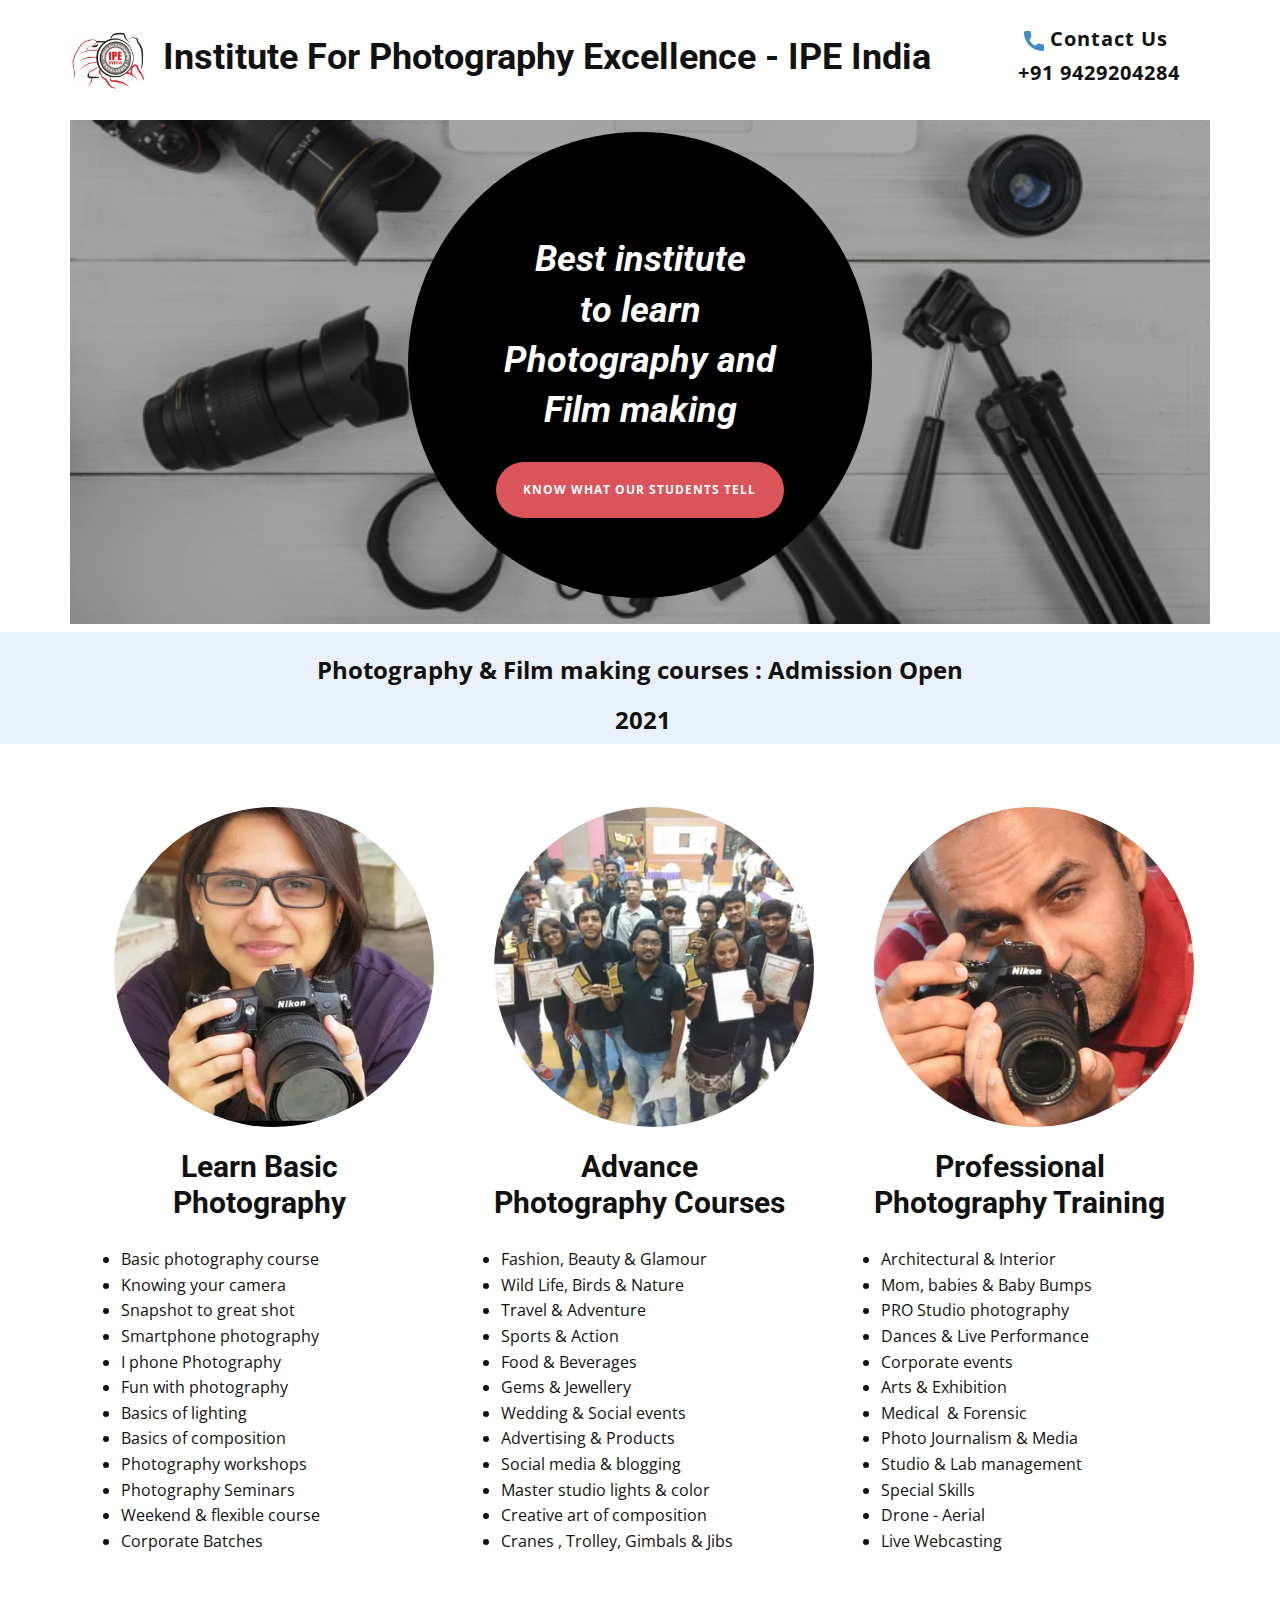
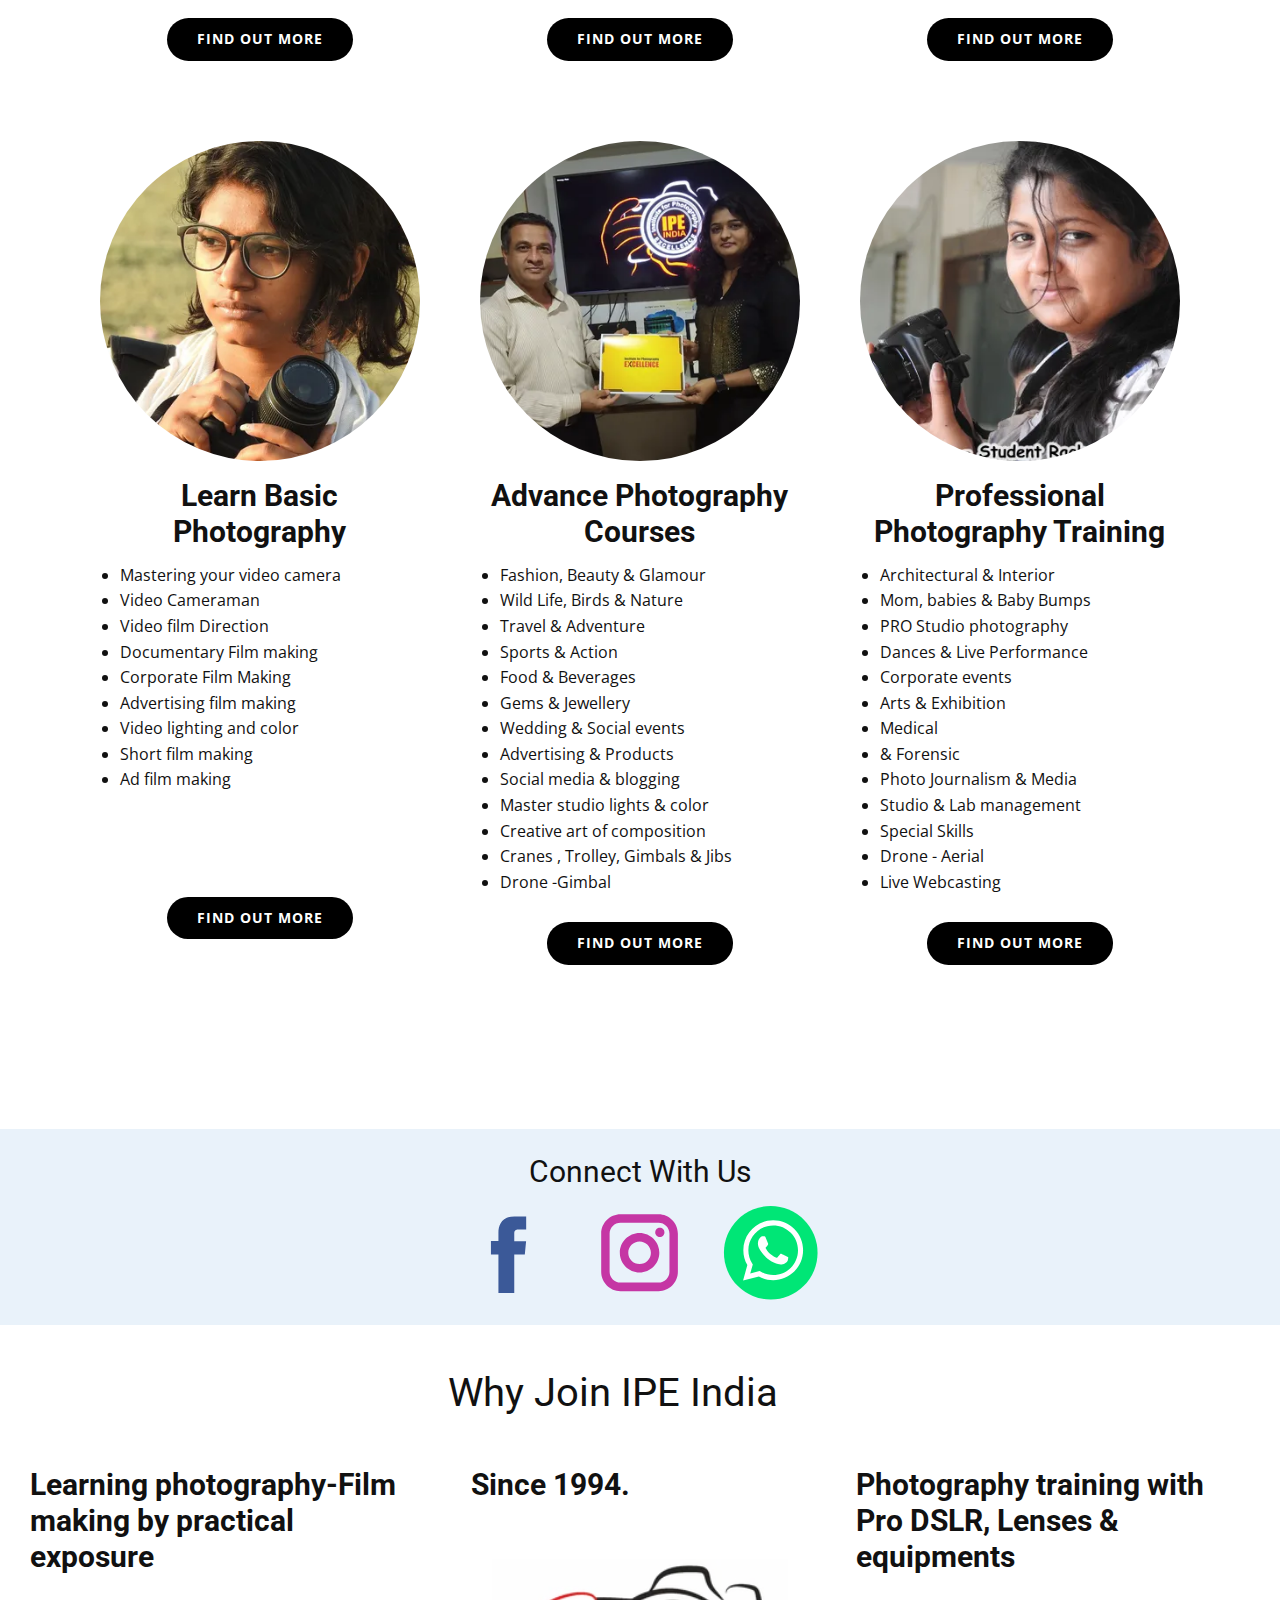
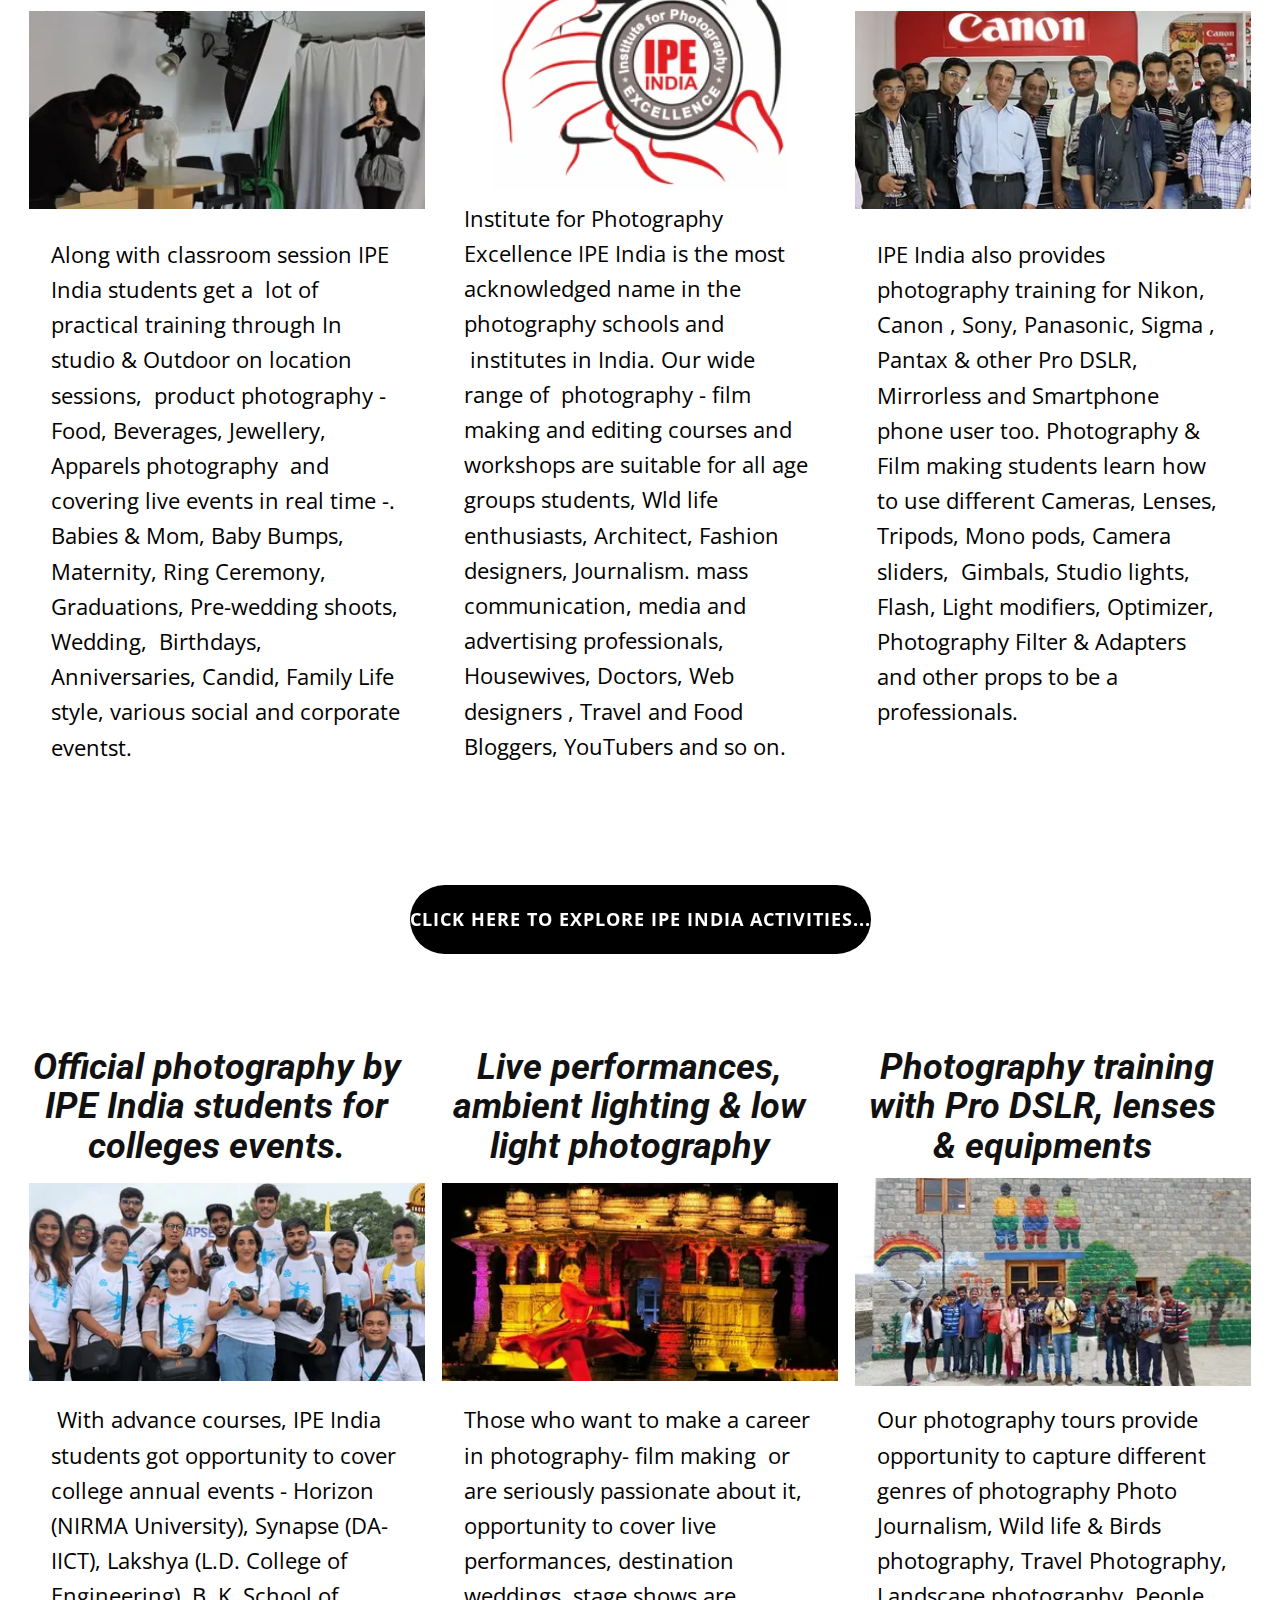
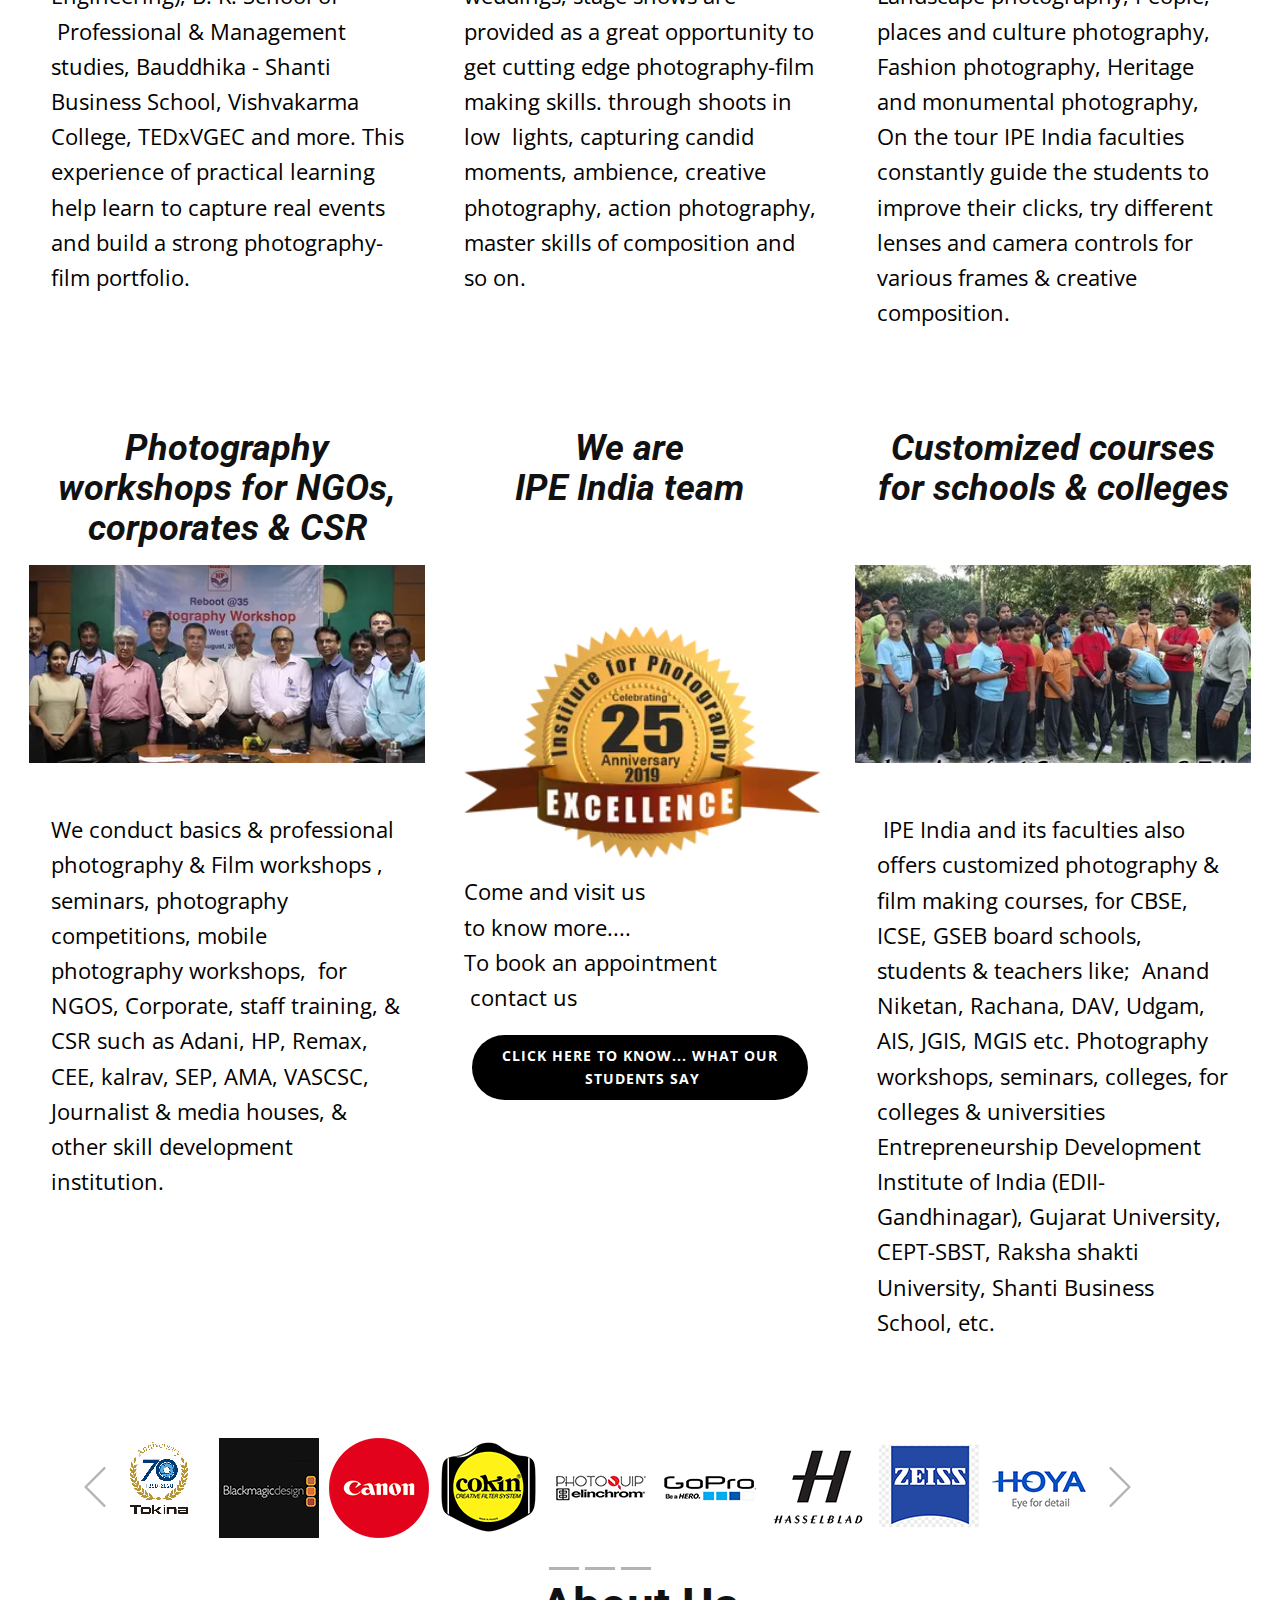
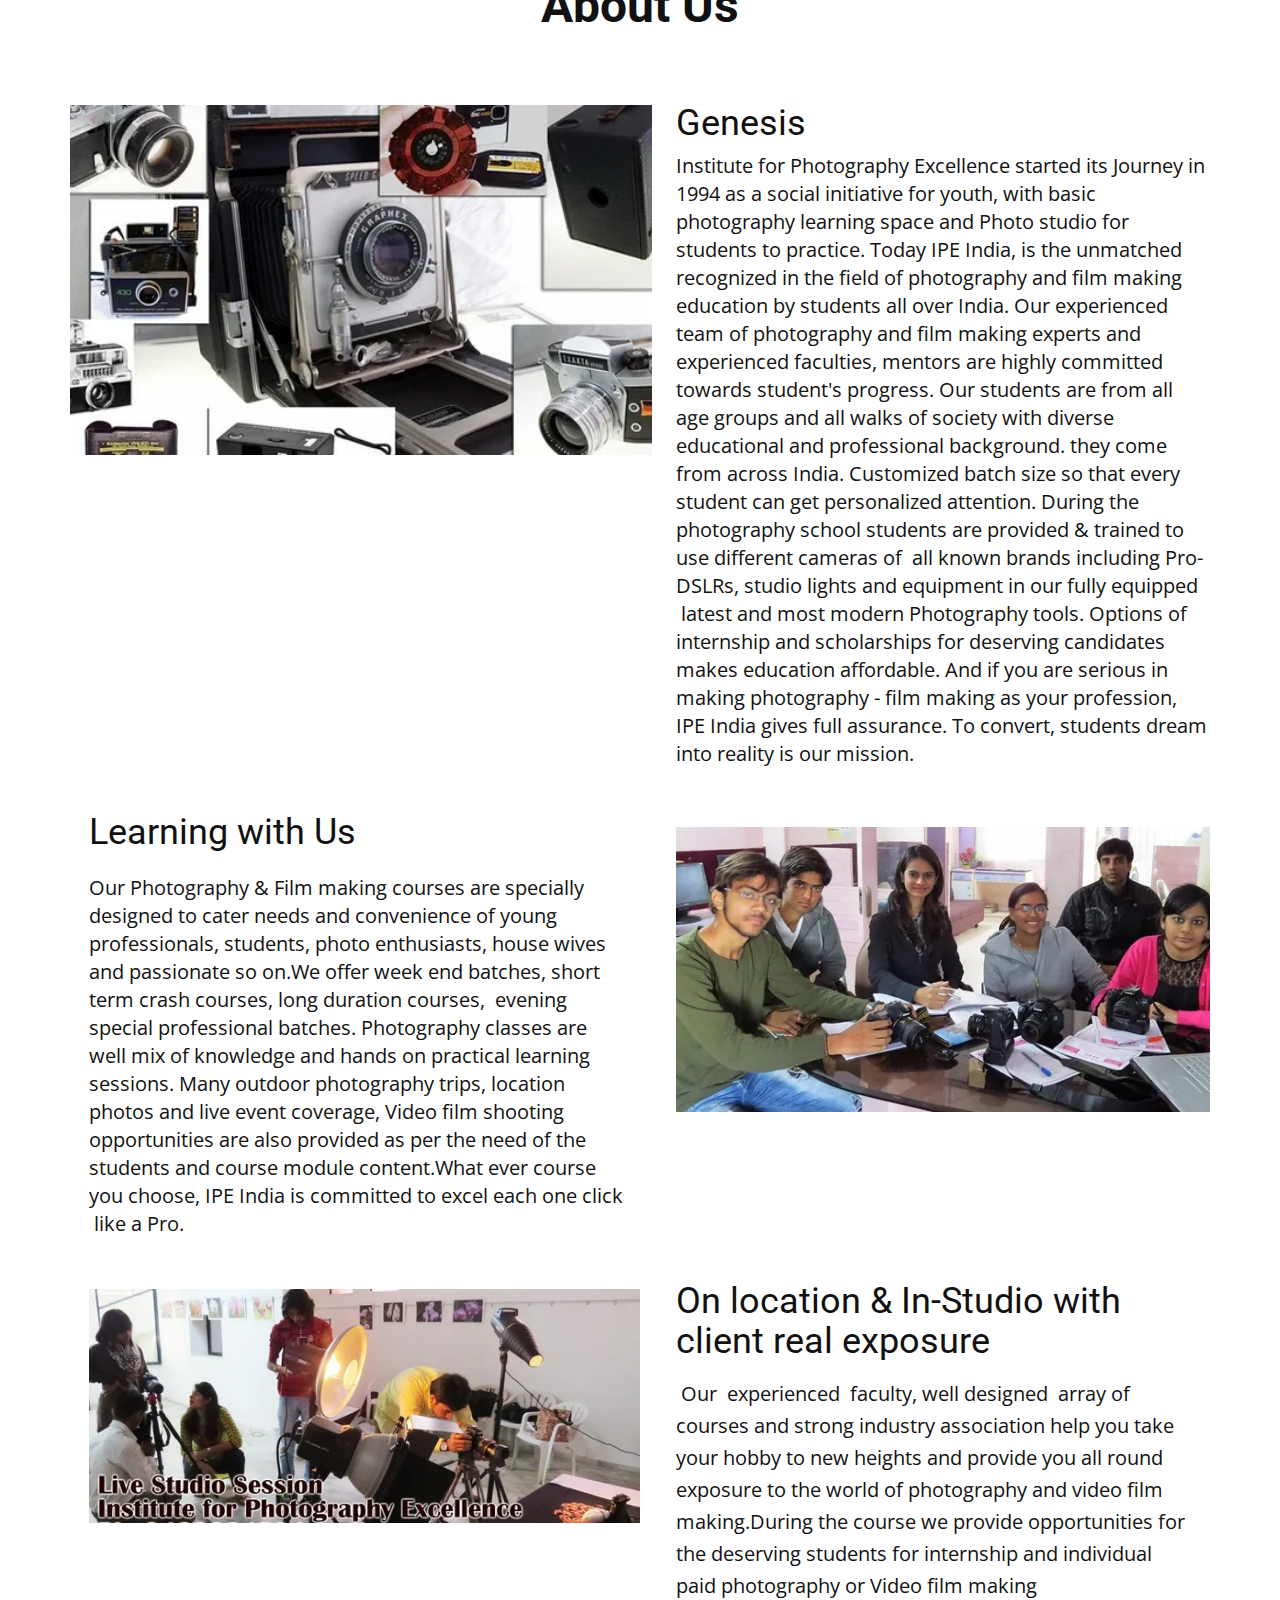
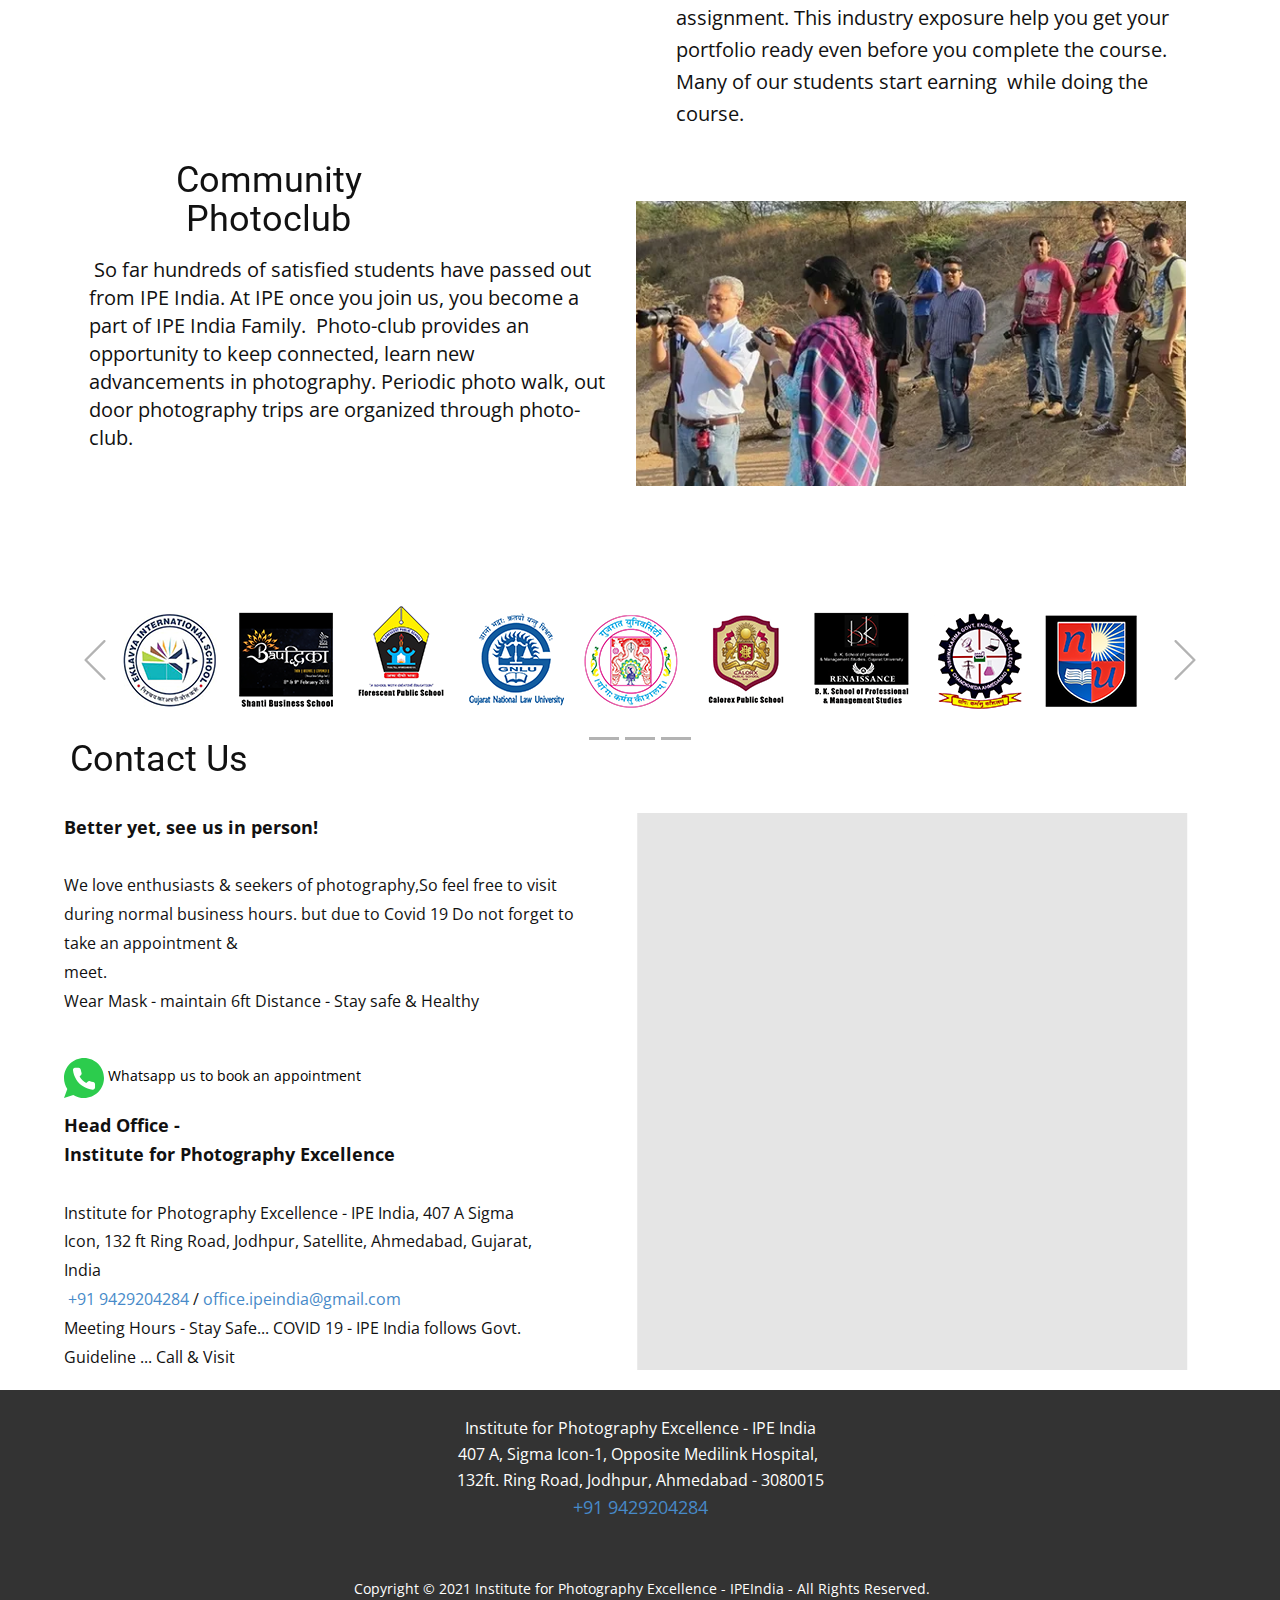
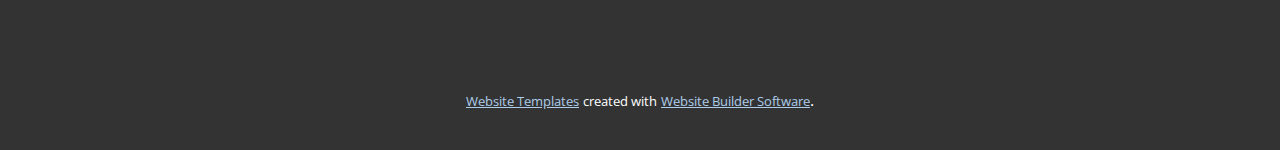
==== commit 30784737: "Rename Home.html to index.html" ====
--- a/index.html
+++ b/index.html
@@ -6,7 +6,7 @@
     <meta name="keywords" content="Institute For Photography Excellence, Nation’s Top in Design and Architecture, Rehabilitation Institute of Chicago’s Shirley Ryan AbilityLab, First-Ever “Translational” Research Hospital, Opens Doors, One Of The Most Beautiful Buildings In The World, Your local travel guide, 30 world-famous buildings to inspire">
     <meta name="description" content="">
     <meta name="page_type" content="np-template-header-footer-from-plugin">
-    <title>Home</title>
+    <title>IPE India</title>
     <link rel="stylesheet" href="nicepage.css" media="screen">
 <link rel="stylesheet" href="Home.css" media="screen">
     <script class="u-script" type="text/javascript" src="jquery.js" defer=""></script>
@@ -50,7 +50,7 @@
     <link rel="canonical" href="index.html">
     <meta property="og:url" content="index.html">
   </head>
-  <body data-home-page="Home.html" data-home-page-title="Home" class="u-body"><header class="u-align-left u-clearfix u-header u-header" id="sec-3649"><div class="u-clearfix u-sheet u-valign-middle-md u-sheet-1">
+  <body class="u-body"><header class="u-align-left u-clearfix u-header u-header" id="sec-3649"><div class="u-clearfix u-sheet u-valign-middle-md u-sheet-1">
         <a href="tel:+91 9429204284" class="u-active-none u-btn u-button-style u-hover-none u-none u-text-hover-palette-1-base u-btn-1"><span class="u-icon u-text-palette-1-base"><svg class="u-svg-content" viewBox="0 0 405.333 405.333" x="0px" y="0px" style="width: 1em; height: 1em;"><path d="M373.333,266.88c-25.003,0-49.493-3.904-72.704-11.563c-11.328-3.904-24.192-0.896-31.637,6.699l-46.016,34.752    c-52.8-28.181-86.592-61.952-114.389-114.368l33.813-44.928c8.512-8.512,11.563-20.971,7.915-32.64    C142.592,81.472,138.667,56.96,138.667,32c0-17.643-14.357-32-32-32H32C14.357,0,0,14.357,0,32    c0,205.845,167.488,373.333,373.333,373.333c17.643,0,32-14.357,32-32V298.88C405.333,281.237,390.976,266.88,373.333,266.88z"></path></svg><img></span>&nbsp;Contact Us&nbsp;<br>+91 9429204284
         </a>
         <h1 class="u-text u-title u-text-1">Institute For Photography Excellence - IPE India</h1>
@@ -242,7 +242,7 @@
           <svg x="0px" y="0px" viewBox="0 0 112 112" id="svg-af2d" class="u-svg-content"><path fill="#C536A4" d="M55.9,32.9c-12.8,0-23.2,10.4-23.2,23.2s10.4,23.2,23.2,23.2s23.2-10.4,23.2-23.2S68.7,32.9,55.9,32.9z M55.9,69.4c-7.4,0-13.3-6-13.3-13.3c-0.1-7.4,6-13.3,13.3-13.3s13.3,6,13.3,13.3C69.3,63.5,63.3,69.4,55.9,69.4z"></path><path fill="#C536A4" d="M79.7,26.8c-3,0-5.4,2.5-5.4,5.4s2.5,5.4,5.4,5.4c3,0,5.4-2.5,5.4-5.4S82.7,26.8,79.7,26.8z"></path><path fill="#C536A4" d="M78.2,11H33.5C21,11,10.8,21.3,10.8,33.7v44.7c0,12.6,10.2,22.8,22.7,22.8h44.7c12.6,0,22.7-10.2,22.7-22.7 V33.7C100.8,21.1,90.6,11,78.2,11z M91,78.4c0,7.1-5.8,12.8-12.8,12.8H33.5c-7.1,0-12.8-5.8-12.8-12.8V33.7 c0-7.1,5.8-12.8,12.8-12.8h44.7c7.1,0,12.8,5.8,12.8,12.8V78.4z"></path></svg>
         </span>
           </a>
-          <a class="u-social-url" target="_blank" title="Whatsapp" href="https://api.whatsapp.com/send/?phone=919429204284&amp;text&amp;app_absent=0"><span class="u-icon u-icon-circle u-social-icon u-social-whatsapp u-icon-3"><svg class="u-svg-link" preserveAspectRatio="xMidYMin slice" viewBox="0 0 112 112" style=""><use xmlns:xlink="http://www.w3.org/1999/xlink" xlink:href="#svg-a0bd"></use></svg><svg class="u-svg-content" viewBox="0 0 112 112" x="0" y="0" id="svg-a0bd"><circle fill="currentColor" cx="56.1" cy="56.1" r="55"></circle><path fill="#FFFFFF" d="M83.8,28.3C77.2,21.7,68.4,18,59,18c-19.3,0-35.1,15.7-35.1,35.1c0,6.2,1.6,12.2,4.7,17.5l-5,18.2L42.2,84
+          <a class="u-social-url" target="_blank" title="Whatsapp" href="https://wa.me/919429204284"><span class="u-icon u-icon-circle u-social-icon u-social-whatsapp u-icon-3"><svg class="u-svg-link" preserveAspectRatio="xMidYMin slice" viewBox="0 0 112 112" style=""><use xmlns:xlink="http://www.w3.org/1999/xlink" xlink:href="#svg-a0bd"></use></svg><svg class="u-svg-content" viewBox="0 0 112 112" x="0" y="0" id="svg-a0bd"><circle fill="currentColor" cx="56.1" cy="56.1" r="55"></circle><path fill="#FFFFFF" d="M83.8,28.3C77.2,21.7,68.4,18,59,18c-19.3,0-35.1,15.7-35.1,35.1c0,6.2,1.6,12.2,4.7,17.5l-5,18.2L42.2,84
 	c5.1,2.8,10.9,4.3,16.8,4.3h0l0,0c19.3,0,35.1-15.7,35.1-35.1C94.1,43.8,90.5,35,83.8,28.3 M59,82.3L59,82.3
 	c-5.2,0-10.4-1.4-14.9-4.1l-1.1-0.6l-11,2.9L35,69.8l-0.7-1.1c-2.9-4.6-4.5-10-4.5-15.5C29.8,37,42.9,24,59,24
 	c7.8,0,15.1,3,20.6,8.6c5.5,5.5,8.5,12.8,8.5,20.6C88.2,69.2,75.1,82.3,59,82.3 M75,60.5c-0.9-0.4-5.2-2.6-6-2.9
@@ -1251,7 +1251,7 @@
                         <br>
                         <br>
                       </p>
-                      <a href="https://api.whatsapp.com/send/?phone=919429204284&amp;text&amp;app_absent=0" class="u-active-none u-btn u-button-style u-hover-palette-1-light-3 u-none u-text-black u-text-hover-black u-btn-1" target="_blank"><span class="u-icon u-text-custom-color-1 u-icon-1"><svg class="u-svg-content" viewBox="0 0 512 512" x="0px" y="0px" style="width: 1em; height: 1em;"><path style="fill:currentColor;" d="M256,0C114.617,0,0,114.617,0,256c0,52.03,15.563,100.414,42.231,140.818L0,512l119.128-39.706  C158.72,497.399,205.639,512,256,512c141.383,0,256-114.617,256-256S397.383,0,256,0z"></path><path style="fill:#FFFFFF;" d="M397.233,335.078V377.6c0.062,15.66-12.606,28.398-28.292,28.469c-0.892,0-1.783-0.035-2.675-0.115  c-43.705-4.74-85.689-19.641-122.571-43.52c-34.313-21.76-63.409-50.803-85.222-85.054c-24.002-36.979-38.938-79.086-43.599-122.898  c-1.412-15.59,10.108-29.378,25.732-30.791c0.847-0.062,1.686-0.106,2.534-0.106h42.611c14.257-0.141,26.412,10.293,28.407,24.382  c1.801,13.612,5.138,26.968,9.94,39.83c3.902,10.364,1.404,22.042-6.391,29.908l-18.035,17.999  c20.215,35.487,49.664,64.874,85.221,85.054l18.035-17.999c7.883-7.786,19.588-10.275,29.97-6.382  c12.888,4.802,26.271,8.13,39.91,9.922C387.09,308.312,397.594,320.689,397.233,335.078z"></path></svg><img></span>&nbsp;<span style="font-size: 0.875rem;">Whatsapp us to book an&nbsp;appointment</span>
+                      <a href="https://wa.me/919429204284" class="u-active-none u-btn u-button-style u-hover-palette-1-light-3 u-none u-text-black u-text-hover-black u-btn-1" target="_blank"><span class="u-icon u-text-custom-color-1 u-icon-1"><svg class="u-svg-content" viewBox="0 0 512 512" x="0px" y="0px" style="width: 1em; height: 1em;"><path style="fill:currentColor;" d="M256,0C114.617,0,0,114.617,0,256c0,52.03,15.563,100.414,42.231,140.818L0,512l119.128-39.706  C158.72,497.399,205.639,512,256,512c141.383,0,256-114.617,256-256S397.383,0,256,0z"></path><path style="fill:#FFFFFF;" d="M397.233,335.078V377.6c0.062,15.66-12.606,28.398-28.292,28.469c-0.892,0-1.783-0.035-2.675-0.115  c-43.705-4.74-85.689-19.641-122.571-43.52c-34.313-21.76-63.409-50.803-85.222-85.054c-24.002-36.979-38.938-79.086-43.599-122.898  c-1.412-15.59,10.108-29.378,25.732-30.791c0.847-0.062,1.686-0.106,2.534-0.106h42.611c14.257-0.141,26.412,10.293,28.407,24.382  c1.801,13.612,5.138,26.968,9.94,39.83c3.902,10.364,1.404,22.042-6.391,29.908l-18.035,17.999  c20.215,35.487,49.664,64.874,85.221,85.054l18.035-17.999c7.883-7.786,19.588-10.275,29.97-6.382  c12.888,4.802,26.271,8.13,39.91,9.922C387.09,308.312,397.594,320.689,397.233,335.078z"></path></svg><img></span>&nbsp;<span style="font-size: 0.875rem;">Whatsapp us to book an&nbsp;appointment</span>
                       </a>
                       <p class="u-text u-text-3">
                         <span style="font-weight: 700;">Head Office -&nbsp;<br>Institute for Photography Excellence
@@ -1309,4 +1309,4 @@
         <svg class="u-svg-content" enable-background="new 0 0 551.13 551.13" viewBox="0 0 551.13 551.13" xmlns="http://www.w3.org/2000/svg" id="svg-1d98"><path d="m275.565 189.451 223.897 223.897h51.668l-275.565-275.565-275.565 275.565h51.668z"></path></svg>
     </span>
   </body>
-</html>+</html>
--- a/nicepage.css
+++ b/nicepage.css
@@ -0,0 +1,34015 @@
+/*begin-commonstyles library*//*!
+ * froala_editor v3.2.3 (https://www.froala.com/wysiwyg-editor)
+ * License https://froala.com/wysiwyg-editor/terms/
+ * Copyright 2014-2020 Froala Labs
+ */
+
+.fr-clearfix::after {
+  clear: both;
+  display: block;
+  content: "";
+  height: 0; }
+
+.fr-hide-by-clipping {
+  position: absolute;
+  width: 1px;
+  height: 1px;
+  padding: 0;
+  margin: -1px;
+  overflow: hidden;
+  clip: rect(0, 0, 0, 0);
+  border: 0; }
+
+.fr-view img.fr-rounded, .fr-view .fr-img-caption.fr-rounded img {
+  border-radius: 10px;
+  -moz-border-radius: 10px;
+  -webkit-border-radius: 10px;
+  -moz-background-clip: padding;
+  -webkit-background-clip: padding-box;
+  background-clip: padding-box; }
+
+.fr-view img.fr-shadow, .fr-view .fr-img-caption.fr-shadow img {
+  -webkit-box-shadow: 10px 10px 5px 0px #cccccc;
+  -moz-box-shadow: 10px 10px 5px 0px #cccccc;
+  box-shadow: 10px 10px 5px 0px #cccccc; }
+
+.fr-view img.fr-bordered, .fr-view .fr-img-caption.fr-bordered img {
+  border: solid 5px #CCC; }
+
+.fr-view img.fr-bordered {
+  -webkit-box-sizing: content-box;
+  -moz-box-sizing: content-box;
+  box-sizing: content-box; }
+
+.fr-view .fr-img-caption.fr-bordered img {
+  -webkit-box-sizing: border-box;
+  -moz-box-sizing: border-box;
+  box-sizing: border-box; }
+
+.fr-view {
+  word-wrap: break-word; }
+  .fr-view span[style~="color:"] a {
+    color: inherit; }
+  .fr-view strong {
+    font-weight: 700; }
+  .fr-view table {
+    border: none;
+    border-collapse: collapse;
+    empty-cells: show;
+    max-width: 100%; }
+    .fr-view table td {
+      min-width: 5px; }
+    .fr-view table.fr-dashed-borders td, .fr-view table.fr-dashed-borders th {
+      border-style: dashed; }
+    .fr-view table.fr-alternate-rows tbody tr:nth-child(2n) {
+      background: whitesmoke; }
+    .fr-view table td, .fr-view table th {
+      border: 1px solid #DDD; }
+      .fr-view table td:empty, .fr-view table th:empty {
+        height: 20px; }
+      .fr-view table td.fr-highlighted, .fr-view table th.fr-highlighted {
+        border: 1px double red; }
+      .fr-view table td.fr-thick, .fr-view table th.fr-thick {
+        border-width: 2px; }
+    .fr-view table th {
+      background: #ececec; }
+  .fr-view hr {
+    clear: both;
+    user-select: none;
+    -o-user-select: none;
+    -moz-user-select: none;
+    -khtml-user-select: none;
+    -webkit-user-select: none;
+    -ms-user-select: none;
+    break-after: always;
+    page-break-after: always; }
+  .fr-view .fr-file {
+    position: relative; }
+    .fr-view .fr-file::after {
+      position: relative;
+      content: "\1F4CE";
+      font-weight: normal; }
+  .fr-view pre {
+    white-space: pre-wrap;
+    word-wrap: break-word;
+    overflow: visible; }
+/*.fr-view[dir="rtl"] blockquote {
+  border-left: none;
+  border-right: solid 2px #5E35B1;
+  margin-right: 0;
+  padding-right: 5px;
+  padding-left: 0; }
+  .fr-view[dir="rtl"] blockquote blockquote {
+    border-color: #00BCD4; }
+    .fr-view[dir="rtl"] blockquote blockquote blockquote {
+      border-color: #43A047; }
+.fr-view blockquote {
+  border-left: solid 2px #5E35B1;
+  margin-left: 0;
+  padding-left: 5px;
+  color: #5E35B1; }
+  .fr-view blockquote blockquote {
+    border-color: #00BCD4;
+    color: #00BCD4; }
+    .fr-view blockquote blockquote blockquote {
+      border-color: #43A047;
+      color: #43A047; }*/
+  .fr-view span.fr-emoticon {
+    font-weight: normal;
+    font-family: "Apple Color Emoji","Segoe UI Emoji","NotoColorEmoji","Segoe UI Symbol","Android Emoji","EmojiSymbols";
+    display: inline;
+    line-height: 0; }
+    .fr-view span.fr-emoticon.fr-emoticon-img {
+      background-repeat: no-repeat !important;
+      font-size: inherit;
+      height: 1em;
+      width: 1em;
+      min-height: 20px;
+      min-width: 20px;
+      display: inline-block;
+      margin: -.1em .1em .1em;
+      line-height: 1;
+      vertical-align: middle; }
+  .fr-view .fr-text-gray {
+    color: #AAA !important; }
+  .fr-view .fr-text-bordered {
+    border-top: solid 1px #222;
+    border-bottom: solid 1px #222;
+    padding: 10px 0; }
+  .fr-view .fr-text-spaced {
+    letter-spacing: 1px; }
+  .fr-view .fr-text-uppercase {
+    text-transform: uppercase; }
+  .fr-view .fr-class-highlighted {
+    background-color: #ffff00; }
+  .fr-view .fr-class-code {
+    border-color: #cccccc;
+    border-radius: 2px;
+    -moz-border-radius: 2px;
+    -webkit-border-radius: 2px;
+    -moz-background-clip: padding;
+    -webkit-background-clip: padding-box;
+    background-clip: padding-box;
+    background: #f5f5f5;
+    padding: 10px;
+    font-family: "Courier New", Courier, monospace; }
+  .fr-view .fr-class-transparency {
+    opacity: 0.5; }
+  .fr-view img {
+    position: relative;
+    max-width: 100%; }
+    .fr-view img.fr-dib {
+      margin: 10px auto;
+      display: block;
+      float: none;
+      vertical-align: top; }
+      .fr-view img.fr-dib.fr-fil {
+        margin-left: 0;
+        text-align: left; }
+      .fr-view img.fr-dib.fr-fir {
+        margin-right: 0;
+        text-align: right; }
+    .fr-view img.fr-dii {
+      display: inline-block;
+      float: none;
+      vertical-align: bottom;
+      margin-left: 5px;
+      margin-right: 5px;
+      max-width: calc(100% - (2 * 5px)); }
+      .fr-view img.fr-dii.fr-fil {
+        float: left;
+        margin: 10px 15px 10px 0;
+        max-width: calc(100% - 5px); }
+      .fr-view img.fr-dii.fr-fir {
+        float: right;
+        margin: 10px 0 10px 15px;
+        max-width: calc(100% - 5px); }
+  .fr-view span.fr-img-caption {
+    position: relative;
+    max-width: 100%; }
+    .fr-view span.fr-img-caption.fr-dib {
+      margin: 5px auto;
+      display: block;
+      float: none;
+      vertical-align: top; }
+      .fr-view span.fr-img-caption.fr-dib.fr-fil {
+        margin-left: 0;
+        text-align: left; }
+      .fr-view span.fr-img-caption.fr-dib.fr-fir {
+        margin-right: 0;
+        text-align: right; }
+    .fr-view span.fr-img-caption.fr-dii {
+      display: inline-block;
+      float: none;
+      vertical-align: bottom;
+      margin-left: 5px;
+      margin-right: 5px;
+      max-width: calc(100% - (2 * 5px)); }
+      .fr-view span.fr-img-caption.fr-dii.fr-fil {
+        float: left;
+        margin: 5px 5px 5px 0;
+        max-width: calc(100% - 5px); }
+      .fr-view span.fr-img-caption.fr-dii.fr-fir {
+        float: right;
+        margin: 5px 0 5px 5px;
+        max-width: calc(100% - 5px); }
+  .fr-view .fr-video {
+    text-align: center;
+    position: relative; }
+    .fr-view .fr-video.fr-rv {
+      padding-bottom: 56.25%;
+      padding-top: 30px;
+      height: 0;
+      overflow: hidden; }
+      .fr-view .fr-video.fr-rv > iframe, .fr-view .fr-video.fr-rv object, .fr-view .fr-video.fr-rv embed {
+        position: absolute !important;
+        top: 0;
+        left: 0;
+        width: 100%;
+        height: 100%; }
+    .fr-view .fr-video > * {
+      -webkit-box-sizing: content-box;
+      -moz-box-sizing: content-box;
+      box-sizing: content-box;
+      max-width: 100%;
+      border: none; }
+    .fr-view .fr-video.fr-dvb {
+      display: block;
+      clear: both; }
+      .fr-view .fr-video.fr-dvb.fr-fvl {
+        text-align: left; }
+      .fr-view .fr-video.fr-dvb.fr-fvr {
+        text-align: right; }
+    .fr-view .fr-video.fr-dvi {
+      display: inline-block; }
+      .fr-view .fr-video.fr-dvi.fr-fvl {
+        float: left; }
+      .fr-view .fr-video.fr-dvi.fr-fvr {
+        float: right; }
+  .fr-view a.fr-strong {
+    font-weight: 700; }
+  .fr-view a.fr-green {
+    color: green; }
+  .fr-view .fr-img-caption {
+    text-align: center; }
+    .fr-view .fr-img-caption .fr-img-wrap {
+      padding: 0;
+      margin: auto;
+      text-align: center;
+      width: 100%; }
+      .fr-view .fr-img-caption .fr-img-wrap a {
+        display: block; }
+      .fr-view .fr-img-caption .fr-img-wrap img {
+        display: block;
+        margin: auto;
+        width: 100%; }
+      .fr-view .fr-img-caption .fr-img-wrap > span {
+        margin: auto;
+        display: block;
+        padding: 5px 5px 10px;
+        font-size: 14px;
+        font-weight: initial;
+        -webkit-box-sizing: border-box;
+        -moz-box-sizing: border-box;
+        box-sizing: border-box;
+        -webkit-opacity: 0.9;
+        -moz-opacity: 0.9;
+        opacity: 0.9;
+        -ms-filter: "progid:DXImageTransform.Microsoft.Alpha(Opacity=0)";
+        width: 100%;
+        text-align: center; }
+  .fr-view button.fr-rounded, .fr-view input.fr-rounded, .fr-view textarea.fr-rounded {
+    border-radius: 10px;
+    -moz-border-radius: 10px;
+    -webkit-border-radius: 10px;
+    -moz-background-clip: padding;
+    -webkit-background-clip: padding-box;
+    background-clip: padding-box; }
+  .fr-view button.fr-large, .fr-view input.fr-large, .fr-view textarea.fr-large {
+    font-size: 24px; }
+  .fr-view ul, .fr-view ol {
+    list-style-position: inside; }
+
+/**
+ * Image style.
+ */
+a.fr-view.fr-strong {
+  font-weight: 700; }
+a.fr-view.fr-green {
+  color: green; }
+
+/**
+ * Link style.
+ */
+img.fr-view {
+  position: relative;
+  max-width: 100%; }
+  img.fr-view.fr-dib {
+    margin: 5px auto;
+    display: block;
+    float: none;
+    vertical-align: top; }
+    img.fr-view.fr-dib.fr-fil {
+      margin-left: 0;
+      text-align: left; }
+    img.fr-view.fr-dib.fr-fir {
+      margin-right: 0;
+      text-align: right; }
+  img.fr-view.fr-dii {
+    display: inline-block;
+    float: none;
+    vertical-align: bottom;
+    margin-left: 5px;
+    margin-right: 5px;
+    max-width: calc(100% - (2 * 5px)); }
+    img.fr-view.fr-dii.fr-fil {
+      float: left;
+      margin: 5px 5px 5px 0;
+      max-width: calc(100% - 5px); }
+    img.fr-view.fr-dii.fr-fir {
+      float: right;
+      margin: 5px 0 5px 5px;
+      max-width: calc(100% - 5px); }
+
+span.fr-img-caption.fr-view {
+  position: relative;
+  max-width: 100%; }
+  span.fr-img-caption.fr-view.fr-dib {
+    margin: 5px auto;
+    display: block;
+    float: none;
+    vertical-align: top; }
+    span.fr-img-caption.fr-view.fr-dib.fr-fil {
+      margin-left: 0;
+      text-align: left; }
+    span.fr-img-caption.fr-view.fr-dib.fr-fir {
+      margin-right: 0;
+      text-align: right; }
+  span.fr-img-caption.fr-view.fr-dii {
+    display: inline-block;
+    float: none;
+    vertical-align: bottom;
+    margin-left: 5px;
+    margin-right: 5px;
+    max-width: calc(100% - (2 * 5px)); }
+    span.fr-img-caption.fr-view.fr-dii.fr-fil {
+      float: left;
+      margin: 5px 5px 5px 0;
+      max-width: calc(100% - 5px); }
+    span.fr-img-caption.fr-view.fr-dii.fr-fir {
+      float: right;
+      margin: 5px 0 5px 5px;
+      max-width: calc(100% - 5px); }
+/*end-commonstyles library*//*begin-commonstyles library*/@charset "UTF-8";
+
+/*!
+ * animate.css -https://daneden.github.io/animate.css/
+ * Version - 3.7.2
+ * Licensed under the MIT license - http://opensource.org/licenses/MIT
+ *
+ * Copyright (c) 2019 Daniel Eden
+ */
+
+@-webkit-keyframes bounce {
+  from,
+  20%,
+  53%,
+  80%,
+  to {
+    -webkit-animation-timing-function: cubic-bezier(0.215, 0.61, 0.355, 1);
+    animation-timing-function: cubic-bezier(0.215, 0.61, 0.355, 1);
+    -webkit-transform: translate3d(0, 0, 0);
+    transform: translate3d(0, 0, 0);
+  }
+
+  40%,
+  43% {
+    -webkit-animation-timing-function: cubic-bezier(0.755, 0.05, 0.855, 0.06);
+    animation-timing-function: cubic-bezier(0.755, 0.05, 0.855, 0.06);
+    -webkit-transform: translate3d(0, -30px, 0);
+    transform: translate3d(0, -30px, 0);
+  }
+
+  70% {
+    -webkit-animation-timing-function: cubic-bezier(0.755, 0.05, 0.855, 0.06);
+    animation-timing-function: cubic-bezier(0.755, 0.05, 0.855, 0.06);
+    -webkit-transform: translate3d(0, -15px, 0);
+    transform: translate3d(0, -15px, 0);
+  }
+
+  90% {
+    -webkit-transform: translate3d(0, -4px, 0);
+    transform: translate3d(0, -4px, 0);
+  }
+}
+
+@keyframes bounce {
+  from,
+  20%,
+  53%,
+  80%,
+  to {
+    -webkit-animation-timing-function: cubic-bezier(0.215, 0.61, 0.355, 1);
+    animation-timing-function: cubic-bezier(0.215, 0.61, 0.355, 1);
+    -webkit-transform: translate3d(0, 0, 0);
+    transform: translate3d(0, 0, 0);
+  }
+
+  40%,
+  43% {
+    -webkit-animation-timing-function: cubic-bezier(0.755, 0.05, 0.855, 0.06);
+    animation-timing-function: cubic-bezier(0.755, 0.05, 0.855, 0.06);
+    -webkit-transform: translate3d(0, -30px, 0);
+    transform: translate3d(0, -30px, 0);
+  }
+
+  70% {
+    -webkit-animation-timing-function: cubic-bezier(0.755, 0.05, 0.855, 0.06);
+    animation-timing-function: cubic-bezier(0.755, 0.05, 0.855, 0.06);
+    -webkit-transform: translate3d(0, -15px, 0);
+    transform: translate3d(0, -15px, 0);
+  }
+
+  90% {
+    -webkit-transform: translate3d(0, -4px, 0);
+    transform: translate3d(0, -4px, 0);
+  }
+}
+
+.bounce {
+  -webkit-animation-name: bounce;
+  animation-name: bounce;
+  -webkit-transform-origin: center bottom;
+  transform-origin: center bottom;
+}
+
+@-webkit-keyframes flash {
+  from,
+  50%,
+  to {
+    opacity: 1;
+  }
+
+  25%,
+  75% {
+    opacity: 0;
+  }
+}
+
+@keyframes flash {
+  from,
+  50%,
+  to {
+    opacity: 1;
+  }
+
+  25%,
+  75% {
+    opacity: 0;
+  }
+}
+
+.flash {
+  -webkit-animation-name: flash;
+  animation-name: flash;
+}
+
+/* originally authored by Nick Pettit - https://github.com/nickpettit/glide */
+
+@-webkit-keyframes pulse {
+  from {
+    -webkit-transform: scale3d(1, 1, 1);
+    transform: scale3d(1, 1, 1);
+  }
+
+  50% {
+    -webkit-transform: scale3d(1.05, 1.05, 1.05);
+    transform: scale3d(1.05, 1.05, 1.05);
+  }
+
+  to {
+    -webkit-transform: scale3d(1, 1, 1);
+    transform: scale3d(1, 1, 1);
+  }
+}
+
+@keyframes pulse {
+  from {
+    -webkit-transform: scale3d(1, 1, 1);
+    transform: scale3d(1, 1, 1);
+  }
+
+  50% {
+    -webkit-transform: scale3d(1.05, 1.05, 1.05);
+    transform: scale3d(1.05, 1.05, 1.05);
+  }
+
+  to {
+    -webkit-transform: scale3d(1, 1, 1);
+    transform: scale3d(1, 1, 1);
+  }
+}
+
+.pulse {
+  -webkit-animation-name: pulse;
+  animation-name: pulse;
+}
+
+@-webkit-keyframes rubberBand {
+  from {
+    -webkit-transform: scale3d(1, 1, 1);
+    transform: scale3d(1, 1, 1);
+  }
+
+  30% {
+    -webkit-transform: scale3d(1.25, 0.75, 1);
+    transform: scale3d(1.25, 0.75, 1);
+  }
+
+  40% {
+    -webkit-transform: scale3d(0.75, 1.25, 1);
+    transform: scale3d(0.75, 1.25, 1);
+  }
+
+  50% {
+    -webkit-transform: scale3d(1.15, 0.85, 1);
+    transform: scale3d(1.15, 0.85, 1);
+  }
+
+  65% {
+    -webkit-transform: scale3d(0.95, 1.05, 1);
+    transform: scale3d(0.95, 1.05, 1);
+  }
+
+  75% {
+    -webkit-transform: scale3d(1.05, 0.95, 1);
+    transform: scale3d(1.05, 0.95, 1);
+  }
+
+  to {
+    -webkit-transform: scale3d(1, 1, 1);
+    transform: scale3d(1, 1, 1);
+  }
+}
+
+@keyframes rubberBand {
+  from {
+    -webkit-transform: scale3d(1, 1, 1);
+    transform: scale3d(1, 1, 1);
+  }
+
+  30% {
+    -webkit-transform: scale3d(1.25, 0.75, 1);
+    transform: scale3d(1.25, 0.75, 1);
+  }
+
+  40% {
+    -webkit-transform: scale3d(0.75, 1.25, 1);
+    transform: scale3d(0.75, 1.25, 1);
+  }
+
+  50% {
+    -webkit-transform: scale3d(1.15, 0.85, 1);
+    transform: scale3d(1.15, 0.85, 1);
+  }
+
+  65% {
+    -webkit-transform: scale3d(0.95, 1.05, 1);
+    transform: scale3d(0.95, 1.05, 1);
+  }
+
+  75% {
+    -webkit-transform: scale3d(1.05, 0.95, 1);
+    transform: scale3d(1.05, 0.95, 1);
+  }
+
+  to {
+    -webkit-transform: scale3d(1, 1, 1);
+    transform: scale3d(1, 1, 1);
+  }
+}
+
+.rubberBand {
+  -webkit-animation-name: rubberBand;
+  animation-name: rubberBand;
+}
+
+@-webkit-keyframes shake {
+  from,
+  to {
+    -webkit-transform: translate3d(0, 0, 0);
+    transform: translate3d(0, 0, 0);
+  }
+
+  10%,
+  30%,
+  50%,
+  70%,
+  90% {
+    -webkit-transform: translate3d(-10px, 0, 0);
+    transform: translate3d(-10px, 0, 0);
+  }
+
+  20%,
+  40%,
+  60%,
+  80% {
+    -webkit-transform: translate3d(10px, 0, 0);
+    transform: translate3d(10px, 0, 0);
+  }
+}
+
+@keyframes shake {
+  from,
+  to {
+    -webkit-transform: translate3d(0, 0, 0);
+    transform: translate3d(0, 0, 0);
+  }
+
+  10%,
+  30%,
+  50%,
+  70%,
+  90% {
+    -webkit-transform: translate3d(-10px, 0, 0);
+    transform: translate3d(-10px, 0, 0);
+  }
+
+  20%,
+  40%,
+  60%,
+  80% {
+    -webkit-transform: translate3d(10px, 0, 0);
+    transform: translate3d(10px, 0, 0);
+  }
+}
+
+.shake {
+  -webkit-animation-name: shake;
+  animation-name: shake;
+}
+
+@-webkit-keyframes headShake {
+  0% {
+    -webkit-transform: translateX(0);
+    transform: translateX(0);
+  }
+
+  6.5% {
+    -webkit-transform: translateX(-6px) rotateY(-9deg);
+    transform: translateX(-6px) rotateY(-9deg);
+  }
+
+  18.5% {
+    -webkit-transform: translateX(5px) rotateY(7deg);
+    transform: translateX(5px) rotateY(7deg);
+  }
+
+  31.5% {
+    -webkit-transform: translateX(-3px) rotateY(-5deg);
+    transform: translateX(-3px) rotateY(-5deg);
+  }
+
+  43.5% {
+    -webkit-transform: translateX(2px) rotateY(3deg);
+    transform: translateX(2px) rotateY(3deg);
+  }
+
+  50% {
+    -webkit-transform: translateX(0);
+    transform: translateX(0);
+  }
+}
+
+@keyframes headShake {
+  0% {
+    -webkit-transform: translateX(0);
+    transform: translateX(0);
+  }
+
+  6.5% {
+    -webkit-transform: translateX(-6px) rotateY(-9deg);
+    transform: translateX(-6px) rotateY(-9deg);
+  }
+
+  18.5% {
+    -webkit-transform: translateX(5px) rotateY(7deg);
+    transform: translateX(5px) rotateY(7deg);
+  }
+
+  31.5% {
+    -webkit-transform: translateX(-3px) rotateY(-5deg);
+    transform: translateX(-3px) rotateY(-5deg);
+  }
+
+  43.5% {
+    -webkit-transform: translateX(2px) rotateY(3deg);
+    transform: translateX(2px) rotateY(3deg);
+  }
+
+  50% {
+    -webkit-transform: translateX(0);
+    transform: translateX(0);
+  }
+}
+
+.headShake {
+  -webkit-animation-timing-function: ease-in-out;
+  animation-timing-function: ease-in-out;
+  -webkit-animation-name: headShake;
+  animation-name: headShake;
+}
+
+@-webkit-keyframes swing {
+  20% {
+    -webkit-transform: rotate3d(0, 0, 1, 15deg);
+    transform: rotate3d(0, 0, 1, 15deg);
+  }
+
+  40% {
+    -webkit-transform: rotate3d(0, 0, 1, -10deg);
+    transform: rotate3d(0, 0, 1, -10deg);
+  }
+
+  60% {
+    -webkit-transform: rotate3d(0, 0, 1, 5deg);
+    transform: rotate3d(0, 0, 1, 5deg);
+  }
+
+  80% {
+    -webkit-transform: rotate3d(0, 0, 1, -5deg);
+    transform: rotate3d(0, 0, 1, -5deg);
+  }
+
+  to {
+    -webkit-transform: rotate3d(0, 0, 1, 0deg);
+    transform: rotate3d(0, 0, 1, 0deg);
+  }
+}
+
+@keyframes swing {
+  20% {
+    -webkit-transform: rotate3d(0, 0, 1, 15deg);
+    transform: rotate3d(0, 0, 1, 15deg);
+  }
+
+  40% {
+    -webkit-transform: rotate3d(0, 0, 1, -10deg);
+    transform: rotate3d(0, 0, 1, -10deg);
+  }
+
+  60% {
+    -webkit-transform: rotate3d(0, 0, 1, 5deg);
+    transform: rotate3d(0, 0, 1, 5deg);
+  }
+
+  80% {
+    -webkit-transform: rotate3d(0, 0, 1, -5deg);
+    transform: rotate3d(0, 0, 1, -5deg);
+  }
+
+  to {
+    -webkit-transform: rotate3d(0, 0, 1, 0deg);
+    transform: rotate3d(0, 0, 1, 0deg);
+  }
+}
+
+.swing {
+  -webkit-transform-origin: top center;
+  transform-origin: top center;
+  -webkit-animation-name: swing;
+  animation-name: swing;
+}
+
+@-webkit-keyframes tada {
+  from {
+    -webkit-transform: scale3d(1, 1, 1);
+    transform: scale3d(1, 1, 1);
+  }
+
+  10%,
+  20% {
+    -webkit-transform: scale3d(0.9, 0.9, 0.9) rotate3d(0, 0, 1, -3deg);
+    transform: scale3d(0.9, 0.9, 0.9) rotate3d(0, 0, 1, -3deg);
+  }
+
+  30%,
+  50%,
+  70%,
+  90% {
+    -webkit-transform: scale3d(1.1, 1.1, 1.1) rotate3d(0, 0, 1, 3deg);
+    transform: scale3d(1.1, 1.1, 1.1) rotate3d(0, 0, 1, 3deg);
+  }
+
+  40%,
+  60%,
+  80% {
+    -webkit-transform: scale3d(1.1, 1.1, 1.1) rotate3d(0, 0, 1, -3deg);
+    transform: scale3d(1.1, 1.1, 1.1) rotate3d(0, 0, 1, -3deg);
+  }
+
+  to {
+    -webkit-transform: scale3d(1, 1, 1);
+    transform: scale3d(1, 1, 1);
+  }
+}
+
+@keyframes tada {
+  from {
+    -webkit-transform: scale3d(1, 1, 1);
+    transform: scale3d(1, 1, 1);
+  }
+
+  10%,
+  20% {
+    -webkit-transform: scale3d(0.9, 0.9, 0.9) rotate3d(0, 0, 1, -3deg);
+    transform: scale3d(0.9, 0.9, 0.9) rotate3d(0, 0, 1, -3deg);
+  }
+
+  30%,
+  50%,
+  70%,
+  90% {
+    -webkit-transform: scale3d(1.1, 1.1, 1.1) rotate3d(0, 0, 1, 3deg);
+    transform: scale3d(1.1, 1.1, 1.1) rotate3d(0, 0, 1, 3deg);
+  }
+
+  40%,
+  60%,
+  80% {
+    -webkit-transform: scale3d(1.1, 1.1, 1.1) rotate3d(0, 0, 1, -3deg);
+    transform: scale3d(1.1, 1.1, 1.1) rotate3d(0, 0, 1, -3deg);
+  }
+
+  to {
+    -webkit-transform: scale3d(1, 1, 1);
+    transform: scale3d(1, 1, 1);
+  }
+}
+
+.tada {
+  -webkit-animation-name: tada;
+  animation-name: tada;
+}
+
+/* originally authored by Nick Pettit - https://github.com/nickpettit/glide */
+
+@-webkit-keyframes wobble {
+  from {
+    -webkit-transform: translate3d(0, 0, 0);
+    transform: translate3d(0, 0, 0);
+  }
+
+  15% {
+    -webkit-transform: translate3d(-25%, 0, 0) rotate3d(0, 0, 1, -5deg);
+    transform: translate3d(-25%, 0, 0) rotate3d(0, 0, 1, -5deg);
+  }
+
+  30% {
+    -webkit-transform: translate3d(20%, 0, 0) rotate3d(0, 0, 1, 3deg);
+    transform: translate3d(20%, 0, 0) rotate3d(0, 0, 1, 3deg);
+  }
+
+  45% {
+    -webkit-transform: translate3d(-15%, 0, 0) rotate3d(0, 0, 1, -3deg);
+    transform: translate3d(-15%, 0, 0) rotate3d(0, 0, 1, -3deg);
+  }
+
+  60% {
+    -webkit-transform: translate3d(10%, 0, 0) rotate3d(0, 0, 1, 2deg);
+    transform: translate3d(10%, 0, 0) rotate3d(0, 0, 1, 2deg);
+  }
+
+  75% {
+    -webkit-transform: translate3d(-5%, 0, 0) rotate3d(0, 0, 1, -1deg);
+    transform: translate3d(-5%, 0, 0) rotate3d(0, 0, 1, -1deg);
+  }
+
+  to {
+    -webkit-transform: translate3d(0, 0, 0);
+    transform: translate3d(0, 0, 0);
+  }
+}
+
+@keyframes wobble {
+  from {
+    -webkit-transform: translate3d(0, 0, 0);
+    transform: translate3d(0, 0, 0);
+  }
+
+  15% {
+    -webkit-transform: translate3d(-25%, 0, 0) rotate3d(0, 0, 1, -5deg);
+    transform: translate3d(-25%, 0, 0) rotate3d(0, 0, 1, -5deg);
+  }
+
+  30% {
+    -webkit-transform: translate3d(20%, 0, 0) rotate3d(0, 0, 1, 3deg);
+    transform: translate3d(20%, 0, 0) rotate3d(0, 0, 1, 3deg);
+  }
+
+  45% {
+    -webkit-transform: translate3d(-15%, 0, 0) rotate3d(0, 0, 1, -3deg);
+    transform: translate3d(-15%, 0, 0) rotate3d(0, 0, 1, -3deg);
+  }
+
+  60% {
+    -webkit-transform: translate3d(10%, 0, 0) rotate3d(0, 0, 1, 2deg);
+    transform: translate3d(10%, 0, 0) rotate3d(0, 0, 1, 2deg);
+  }
+
+  75% {
+    -webkit-transform: translate3d(-5%, 0, 0) rotate3d(0, 0, 1, -1deg);
+    transform: translate3d(-5%, 0, 0) rotate3d(0, 0, 1, -1deg);
+  }
+
+  to {
+    -webkit-transform: translate3d(0, 0, 0);
+    transform: translate3d(0, 0, 0);
+  }
+}
+
+.wobble {
+  -webkit-animation-name: wobble;
+  animation-name: wobble;
+}
+
+@-webkit-keyframes jello {
+  from,
+  11.1%,
+  to {
+    -webkit-transform: translate3d(0, 0, 0);
+    transform: translate3d(0, 0, 0);
+  }
+
+  22.2% {
+    -webkit-transform: skewX(-12.5deg) skewY(-12.5deg);
+    transform: skewX(-12.5deg) skewY(-12.5deg);
+  }
+
+  33.3% {
+    -webkit-transform: skewX(6.25deg) skewY(6.25deg);
+    transform: skewX(6.25deg) skewY(6.25deg);
+  }
+
+  44.4% {
+    -webkit-transform: skewX(-3.125deg) skewY(-3.125deg);
+    transform: skewX(-3.125deg) skewY(-3.125deg);
+  }
+
+  55.5% {
+    -webkit-transform: skewX(1.5625deg) skewY(1.5625deg);
+    transform: skewX(1.5625deg) skewY(1.5625deg);
+  }
+
+  66.6% {
+    -webkit-transform: skewX(-0.78125deg) skewY(-0.78125deg);
+    transform: skewX(-0.78125deg) skewY(-0.78125deg);
+  }
+
+  77.7% {
+    -webkit-transform: skewX(0.390625deg) skewY(0.390625deg);
+    transform: skewX(0.390625deg) skewY(0.390625deg);
+  }
+
+  88.8% {
+    -webkit-transform: skewX(-0.1953125deg) skewY(-0.1953125deg);
+    transform: skewX(-0.1953125deg) skewY(-0.1953125deg);
+  }
+}
+
+@keyframes jello {
+  from,
+  11.1%,
+  to {
+    -webkit-transform: translate3d(0, 0, 0);
+    transform: translate3d(0, 0, 0);
+  }
+
+  22.2% {
+    -webkit-transform: skewX(-12.5deg) skewY(-12.5deg);
+    transform: skewX(-12.5deg) skewY(-12.5deg);
+  }
+
+  33.3% {
+    -webkit-transform: skewX(6.25deg) skewY(6.25deg);
+    transform: skewX(6.25deg) skewY(6.25deg);
+  }
+
+  44.4% {
+    -webkit-transform: skewX(-3.125deg) skewY(-3.125deg);
+    transform: skewX(-3.125deg) skewY(-3.125deg);
+  }
+
+  55.5% {
+    -webkit-transform: skewX(1.5625deg) skewY(1.5625deg);
+    transform: skewX(1.5625deg) skewY(1.5625deg);
+  }
+
+  66.6% {
+    -webkit-transform: skewX(-0.78125deg) skewY(-0.78125deg);
+    transform: skewX(-0.78125deg) skewY(-0.78125deg);
+  }
+
+  77.7% {
+    -webkit-transform: skewX(0.390625deg) skewY(0.390625deg);
+    transform: skewX(0.390625deg) skewY(0.390625deg);
+  }
+
+  88.8% {
+    -webkit-transform: skewX(-0.1953125deg) skewY(-0.1953125deg);
+    transform: skewX(-0.1953125deg) skewY(-0.1953125deg);
+  }
+}
+
+.jello {
+  -webkit-animation-name: jello;
+  animation-name: jello;
+  -webkit-transform-origin: center;
+  transform-origin: center;
+}
+
+@-webkit-keyframes heartBeat {
+  0% {
+    -webkit-transform: scale(1);
+    transform: scale(1);
+  }
+
+  14% {
+    -webkit-transform: scale(1.3);
+    transform: scale(1.3);
+  }
+
+  28% {
+    -webkit-transform: scale(1);
+    transform: scale(1);
+  }
+
+  42% {
+    -webkit-transform: scale(1.3);
+    transform: scale(1.3);
+  }
+
+  70% {
+    -webkit-transform: scale(1);
+    transform: scale(1);
+  }
+}
+
+@keyframes heartBeat {
+  0% {
+    -webkit-transform: scale(1);
+    transform: scale(1);
+  }
+
+  14% {
+    -webkit-transform: scale(1.3);
+    transform: scale(1.3);
+  }
+
+  28% {
+    -webkit-transform: scale(1);
+    transform: scale(1);
+  }
+
+  42% {
+    -webkit-transform: scale(1.3);
+    transform: scale(1.3);
+  }
+
+  70% {
+    -webkit-transform: scale(1);
+    transform: scale(1);
+  }
+}
+
+.heartBeat {
+  -webkit-animation-name: heartBeat;
+  animation-name: heartBeat;
+  -webkit-animation-duration: 1.3s;
+  animation-duration: 1.3s;
+  -webkit-animation-timing-function: ease-in-out;
+  animation-timing-function: ease-in-out;
+}
+
+@-webkit-keyframes bounceIn {
+  from,
+  20%,
+  40%,
+  60%,
+  80%,
+  to {
+    -webkit-animation-timing-function: cubic-bezier(0.215, 0.61, 0.355, 1);
+    animation-timing-function: cubic-bezier(0.215, 0.61, 0.355, 1);
+  }
+
+  0% {
+    opacity: 0;
+    -webkit-transform: scale3d(0.3, 0.3, 0.3);
+    transform: scale3d(0.3, 0.3, 0.3);
+  }
+
+  20% {
+    -webkit-transform: scale3d(1.1, 1.1, 1.1);
+    transform: scale3d(1.1, 1.1, 1.1);
+  }
+
+  40% {
+    -webkit-transform: scale3d(0.9, 0.9, 0.9);
+    transform: scale3d(0.9, 0.9, 0.9);
+  }
+
+  60% {
+    opacity: 1;
+    -webkit-transform: scale3d(1.03, 1.03, 1.03);
+    transform: scale3d(1.03, 1.03, 1.03);
+  }
+
+  80% {
+    -webkit-transform: scale3d(0.97, 0.97, 0.97);
+    transform: scale3d(0.97, 0.97, 0.97);
+  }
+
+  to {
+    opacity: 1;
+    -webkit-transform: scale3d(1, 1, 1);
+    transform: scale3d(1, 1, 1);
+  }
+}
+
+@keyframes bounceIn {
+  from,
+  20%,
+  40%,
+  60%,
+  80%,
+  to {
+    -webkit-animation-timing-function: cubic-bezier(0.215, 0.61, 0.355, 1);
+    animation-timing-function: cubic-bezier(0.215, 0.61, 0.355, 1);
+  }
+
+  0% {
+    opacity: 0;
+    -webkit-transform: scale3d(0.3, 0.3, 0.3);
+    transform: scale3d(0.3, 0.3, 0.3);
+  }
+
+  20% {
+    -webkit-transform: scale3d(1.1, 1.1, 1.1);
+    transform: scale3d(1.1, 1.1, 1.1);
+  }
+
+  40% {
+    -webkit-transform: scale3d(0.9, 0.9, 0.9);
+    transform: scale3d(0.9, 0.9, 0.9);
+  }
+
+  60% {
+    opacity: 1;
+    -webkit-transform: scale3d(1.03, 1.03, 1.03);
+    transform: scale3d(1.03, 1.03, 1.03);
+  }
+
+  80% {
+    -webkit-transform: scale3d(0.97, 0.97, 0.97);
+    transform: scale3d(0.97, 0.97, 0.97);
+  }
+
+  to {
+    opacity: 1;
+    -webkit-transform: scale3d(1, 1, 1);
+    transform: scale3d(1, 1, 1);
+  }
+}
+
+.bounceIn {
+  -webkit-animation-duration: 0.75s;
+  animation-duration: 0.75s;
+  -webkit-animation-name: bounceIn;
+  animation-name: bounceIn;
+}
+
+@-webkit-keyframes bounceInDown {
+  from,
+  60%,
+  75%,
+  90%,
+  to {
+    -webkit-animation-timing-function: cubic-bezier(0.215, 0.61, 0.355, 1);
+    animation-timing-function: cubic-bezier(0.215, 0.61, 0.355, 1);
+  }
+
+  0% {
+    opacity: 0;
+    -webkit-transform: translate3d(0, -3000px, 0);
+    transform: translate3d(0, -3000px, 0);
+  }
+
+  60% {
+    opacity: 1;
+    -webkit-transform: translate3d(0, 25px, 0);
+    transform: translate3d(0, 25px, 0);
+  }
+
+  75% {
+    -webkit-transform: translate3d(0, -10px, 0);
+    transform: translate3d(0, -10px, 0);
+  }
+
+  90% {
+    -webkit-transform: translate3d(0, 5px, 0);
+    transform: translate3d(0, 5px, 0);
+  }
+
+  to {
+    -webkit-transform: translate3d(0, 0, 0);
+    transform: translate3d(0, 0, 0);
+  }
+}
+
+@keyframes bounceInDown {
+  from,
+  60%,
+  75%,
+  90%,
+  to {
+    -webkit-animation-timing-function: cubic-bezier(0.215, 0.61, 0.355, 1);
+    animation-timing-function: cubic-bezier(0.215, 0.61, 0.355, 1);
+  }
+
+  0% {
+    opacity: 0;
+    -webkit-transform: translate3d(0, -3000px, 0);
+    transform: translate3d(0, -3000px, 0);
+  }
+
+  60% {
+    opacity: 1;
+    -webkit-transform: translate3d(0, 25px, 0);
+    transform: translate3d(0, 25px, 0);
+  }
+
+  75% {
+    -webkit-transform: translate3d(0, -10px, 0);
+    transform: translate3d(0, -10px, 0);
+  }
+
+  90% {
+    -webkit-transform: translate3d(0, 5px, 0);
+    transform: translate3d(0, 5px, 0);
+  }
+
+  to {
+    -webkit-transform: translate3d(0, 0, 0);
+    transform: translate3d(0, 0, 0);
+  }
+}
+
+.bounceInDown {
+  -webkit-animation-name: bounceInDown;
+  animation-name: bounceInDown;
+}
+
+@-webkit-keyframes bounceInLeft {
+  from,
+  60%,
+  75%,
+  90%,
+  to {
+    -webkit-animation-timing-function: cubic-bezier(0.215, 0.61, 0.355, 1);
+    animation-timing-function: cubic-bezier(0.215, 0.61, 0.355, 1);
+  }
+
+  0% {
+    opacity: 0;
+    -webkit-transform: translate3d(-3000px, 0, 0);
+    transform: translate3d(-3000px, 0, 0);
+  }
+
+  60% {
+    opacity: 1;
+    -webkit-transform: translate3d(25px, 0, 0);
+    transform: translate3d(25px, 0, 0);
+  }
+
+  75% {
+    -webkit-transform: translate3d(-10px, 0, 0);
+    transform: translate3d(-10px, 0, 0);
+  }
+
+  90% {
+    -webkit-transform: translate3d(5px, 0, 0);
+    transform: translate3d(5px, 0, 0);
+  }
+
+  to {
+    -webkit-transform: translate3d(0, 0, 0);
+    transform: translate3d(0, 0, 0);
+  }
+}
+
+@keyframes bounceInLeft {
+  from,
+  60%,
+  75%,
+  90%,
+  to {
+    -webkit-animation-timing-function: cubic-bezier(0.215, 0.61, 0.355, 1);
+    animation-timing-function: cubic-bezier(0.215, 0.61, 0.355, 1);
+  }
+
+  0% {
+    opacity: 0;
+    -webkit-transform: translate3d(-3000px, 0, 0);
+    transform: translate3d(-3000px, 0, 0);
+  }
+
+  60% {
+    opacity: 1;
+    -webkit-transform: translate3d(25px, 0, 0);
+    transform: translate3d(25px, 0, 0);
+  }
+
+  75% {
+    -webkit-transform: translate3d(-10px, 0, 0);
+    transform: translate3d(-10px, 0, 0);
+  }
+
+  90% {
+    -webkit-transform: translate3d(5px, 0, 0);
+    transform: translate3d(5px, 0, 0);
+  }
+
+  to {
+    -webkit-transform: translate3d(0, 0, 0);
+    transform: translate3d(0, 0, 0);
+  }
+}
+
+.bounceInLeft {
+  -webkit-animation-name: bounceInLeft;
+  animation-name: bounceInLeft;
+}
+
+@-webkit-keyframes bounceInRight {
+  from,
+  60%,
+  75%,
+  90%,
+  to {
+    -webkit-animation-timing-function: cubic-bezier(0.215, 0.61, 0.355, 1);
+    animation-timing-function: cubic-bezier(0.215, 0.61, 0.355, 1);
+  }
+
+  from {
+    opacity: 0;
+    -webkit-transform: translate3d(3000px, 0, 0);
+    transform: translate3d(3000px, 0, 0);
+  }
+
+  60% {
+    opacity: 1;
+    -webkit-transform: translate3d(-25px, 0, 0);
+    transform: translate3d(-25px, 0, 0);
+  }
+
+  75% {
+    -webkit-transform: translate3d(10px, 0, 0);
+    transform: translate3d(10px, 0, 0);
+  }
+
+  90% {
+    -webkit-transform: translate3d(-5px, 0, 0);
+    transform: translate3d(-5px, 0, 0);
+  }
+
+  to {
+    -webkit-transform: translate3d(0, 0, 0);
+    transform: translate3d(0, 0, 0);
+  }
+}
+
+@keyframes bounceInRight {
+  from,
+  60%,
+  75%,
+  90%,
+  to {
+    -webkit-animation-timing-function: cubic-bezier(0.215, 0.61, 0.355, 1);
+    animation-timing-function: cubic-bezier(0.215, 0.61, 0.355, 1);
+  }
+
+  from {
+    opacity: 0;
+    -webkit-transform: translate3d(3000px, 0, 0);
+    transform: translate3d(3000px, 0, 0);
+  }
+
+  60% {
+    opacity: 1;
+    -webkit-transform: translate3d(-25px, 0, 0);
+    transform: translate3d(-25px, 0, 0);
+  }
+
+  75% {
+    -webkit-transform: translate3d(10px, 0, 0);
+    transform: translate3d(10px, 0, 0);
+  }
+
+  90% {
+    -webkit-transform: translate3d(-5px, 0, 0);
+    transform: translate3d(-5px, 0, 0);
+  }
+
+  to {
+    -webkit-transform: translate3d(0, 0, 0);
+    transform: translate3d(0, 0, 0);
+  }
+}
+
+.bounceInRight {
+  -webkit-animation-name: bounceInRight;
+  animation-name: bounceInRight;
+}
+
+@-webkit-keyframes bounceInUp {
+  from,
+  60%,
+  75%,
+  90%,
+  to {
+    -webkit-animation-timing-function: cubic-bezier(0.215, 0.61, 0.355, 1);
+    animation-timing-function: cubic-bezier(0.215, 0.61, 0.355, 1);
+  }
+
+  from {
+    opacity: 0;
+    -webkit-transform: translate3d(0, 3000px, 0);
+    transform: translate3d(0, 3000px, 0);
+  }
+
+  60% {
+    opacity: 1;
+    -webkit-transform: translate3d(0, -20px, 0);
+    transform: translate3d(0, -20px, 0);
+  }
+
+  75% {
+    -webkit-transform: translate3d(0, 10px, 0);
+    transform: translate3d(0, 10px, 0);
+  }
+
+  90% {
+    -webkit-transform: translate3d(0, -5px, 0);
+    transform: translate3d(0, -5px, 0);
+  }
+
+  to {
+    -webkit-transform: translate3d(0, 0, 0);
+    transform: translate3d(0, 0, 0);
+  }
+}
+
+@keyframes bounceInUp {
+  from,
+  60%,
+  75%,
+  90%,
+  to {
+    -webkit-animation-timing-function: cubic-bezier(0.215, 0.61, 0.355, 1);
+    animation-timing-function: cubic-bezier(0.215, 0.61, 0.355, 1);
+  }
+
+  from {
+    opacity: 0;
+    -webkit-transform: translate3d(0, 3000px, 0);
+    transform: translate3d(0, 3000px, 0);
+  }
+
+  60% {
+    opacity: 1;
+    -webkit-transform: translate3d(0, -20px, 0);
+    transform: translate3d(0, -20px, 0);
+  }
+
+  75% {
+    -webkit-transform: translate3d(0, 10px, 0);
+    transform: translate3d(0, 10px, 0);
+  }
+
+  90% {
+    -webkit-transform: translate3d(0, -5px, 0);
+    transform: translate3d(0, -5px, 0);
+  }
+
+  to {
+    -webkit-transform: translate3d(0, 0, 0);
+    transform: translate3d(0, 0, 0);
+  }
+}
+
+.bounceInUp {
+  -webkit-animation-name: bounceInUp;
+  animation-name: bounceInUp;
+}
+
+@-webkit-keyframes bounceOut {
+  20% {
+    -webkit-transform: scale3d(0.9, 0.9, 0.9);
+    transform: scale3d(0.9, 0.9, 0.9);
+  }
+
+  50%,
+  55% {
+    opacity: 1;
+    -webkit-transform: scale3d(1.1, 1.1, 1.1);
+    transform: scale3d(1.1, 1.1, 1.1);
+  }
+
+  to {
+    opacity: 0;
+    -webkit-transform: scale3d(0.3, 0.3, 0.3);
+    transform: scale3d(0.3, 0.3, 0.3);
+  }
+}
+
+@keyframes bounceOut {
+  20% {
+    -webkit-transform: scale3d(0.9, 0.9, 0.9);
+    transform: scale3d(0.9, 0.9, 0.9);
+  }
+
+  50%,
+  55% {
+    opacity: 1;
+    -webkit-transform: scale3d(1.1, 1.1, 1.1);
+    transform: scale3d(1.1, 1.1, 1.1);
+  }
+
+  to {
+    opacity: 0;
+    -webkit-transform: scale3d(0.3, 0.3, 0.3);
+    transform: scale3d(0.3, 0.3, 0.3);
+  }
+}
+
+.bounceOut {
+  -webkit-animation-duration: 0.75s;
+  animation-duration: 0.75s;
+  -webkit-animation-name: bounceOut;
+  animation-name: bounceOut;
+}
+
+@-webkit-keyframes bounceOutDown {
+  20% {
+    -webkit-transform: translate3d(0, 10px, 0);
+    transform: translate3d(0, 10px, 0);
+  }
+
+  40%,
+  45% {
+    opacity: 1;
+    -webkit-transform: translate3d(0, -20px, 0);
+    transform: translate3d(0, -20px, 0);
+  }
+
+  to {
+    opacity: 0;
+    -webkit-transform: translate3d(0, 2000px, 0);
+    transform: translate3d(0, 2000px, 0);
+  }
+}
+
+@keyframes bounceOutDown {
+  20% {
+    -webkit-transform: translate3d(0, 10px, 0);
+    transform: translate3d(0, 10px, 0);
+  }
+
+  40%,
+  45% {
+    opacity: 1;
+    -webkit-transform: translate3d(0, -20px, 0);
+    transform: translate3d(0, -20px, 0);
+  }
+
+  to {
+    opacity: 0;
+    -webkit-transform: translate3d(0, 2000px, 0);
+    transform: translate3d(0, 2000px, 0);
+  }
+}
+
+.bounceOutDown {
+  -webkit-animation-name: bounceOutDown;
+  animation-name: bounceOutDown;
+}
+
+@-webkit-keyframes bounceOutLeft {
+  20% {
+    opacity: 1;
+    -webkit-transform: translate3d(20px, 0, 0);
+    transform: translate3d(20px, 0, 0);
+  }
+
+  to {
+    opacity: 0;
+    -webkit-transform: translate3d(-2000px, 0, 0);
+    transform: translate3d(-2000px, 0, 0);
+  }
+}
+
+@keyframes bounceOutLeft {
+  20% {
+    opacity: 1;
+    -webkit-transform: translate3d(20px, 0, 0);
+    transform: translate3d(20px, 0, 0);
+  }
+
+  to {
+    opacity: 0;
+    -webkit-transform: translate3d(-2000px, 0, 0);
+    transform: translate3d(-2000px, 0, 0);
+  }
+}
+
+.bounceOutLeft {
+  -webkit-animation-name: bounceOutLeft;
+  animation-name: bounceOutLeft;
+}
+
+@-webkit-keyframes bounceOutRight {
+  20% {
+    opacity: 1;
+    -webkit-transform: translate3d(-20px, 0, 0);
+    transform: translate3d(-20px, 0, 0);
+  }
+
+  to {
+    opacity: 0;
+    -webkit-transform: translate3d(2000px, 0, 0);
+    transform: translate3d(2000px, 0, 0);
+  }
+}
+
+@keyframes bounceOutRight {
+  20% {
+    opacity: 1;
+    -webkit-transform: translate3d(-20px, 0, 0);
+    transform: translate3d(-20px, 0, 0);
+  }
+
+  to {
+    opacity: 0;
+    -webkit-transform: translate3d(2000px, 0, 0);
+    transform: translate3d(2000px, 0, 0);
+  }
+}
+
+.bounceOutRight {
+  -webkit-animation-name: bounceOutRight;
+  animation-name: bounceOutRight;
+}
+
+@-webkit-keyframes bounceOutUp {
+  20% {
+    -webkit-transform: translate3d(0, -10px, 0);
+    transform: translate3d(0, -10px, 0);
+  }
+
+  40%,
+  45% {
+    opacity: 1;
+    -webkit-transform: translate3d(0, 20px, 0);
+    transform: translate3d(0, 20px, 0);
+  }
+
+  to {
+    opacity: 0;
+    -webkit-transform: translate3d(0, -2000px, 0);
+    transform: translate3d(0, -2000px, 0);
+  }
+}
+
+@keyframes bounceOutUp {
+  20% {
+    -webkit-transform: translate3d(0, -10px, 0);
+    transform: translate3d(0, -10px, 0);
+  }
+
+  40%,
+  45% {
+    opacity: 1;
+    -webkit-transform: translate3d(0, 20px, 0);
+    transform: translate3d(0, 20px, 0);
+  }
+
+  to {
+    opacity: 0;
+    -webkit-transform: translate3d(0, -2000px, 0);
+    transform: translate3d(0, -2000px, 0);
+  }
+}
+
+.bounceOutUp {
+  -webkit-animation-name: bounceOutUp;
+  animation-name: bounceOutUp;
+}
+
+@-webkit-keyframes fadeIn {
+  from {
+    opacity: 0;
+  }
+
+  to {
+    opacity: 1;
+  }
+}
+
+@keyframes fadeIn {
+  from {
+    opacity: 0;
+  }
+
+  to {
+    opacity: 1;
+  }
+}
+
+.fadeIn {
+  -webkit-animation-name: fadeIn;
+  animation-name: fadeIn;
+}
+
+@-webkit-keyframes fadeInDown {
+  from {
+    opacity: 0;
+    -webkit-transform: translate3d(0, -100%, 0);
+    transform: translate3d(0, -100%, 0);
+  }
+
+  to {
+    opacity: 1;
+    -webkit-transform: translate3d(0, 0, 0);
+    transform: translate3d(0, 0, 0);
+  }
+}
+
+@keyframes fadeInDown {
+  from {
+    opacity: 0;
+    -webkit-transform: translate3d(0, -100%, 0);
+    transform: translate3d(0, -100%, 0);
+  }
+
+  to {
+    opacity: 1;
+    -webkit-transform: translate3d(0, 0, 0);
+    transform: translate3d(0, 0, 0);
+  }
+}
+
+.fadeInDown {
+  -webkit-animation-name: fadeInDown;
+  animation-name: fadeInDown;
+}
+
+@-webkit-keyframes fadeInDownBig {
+  from {
+    opacity: 0;
+    -webkit-transform: translate3d(0, -2000px, 0);
+    transform: translate3d(0, -2000px, 0);
+  }
+
+  to {
+    opacity: 1;
+    -webkit-transform: translate3d(0, 0, 0);
+    transform: translate3d(0, 0, 0);
+  }
+}
+
+@keyframes fadeInDownBig {
+  from {
+    opacity: 0;
+    -webkit-transform: translate3d(0, -2000px, 0);
+    transform: translate3d(0, -2000px, 0);
+  }
+
+  to {
+    opacity: 1;
+    -webkit-transform: translate3d(0, 0, 0);
+    transform: translate3d(0, 0, 0);
+  }
+}
+
+.fadeInDownBig {
+  -webkit-animation-name: fadeInDownBig;
+  animation-name: fadeInDownBig;
+}
+
+@-webkit-keyframes fadeInLeft {
+  from {
+    opacity: 0;
+    -webkit-transform: translate3d(-100%, 0, 0);
+    transform: translate3d(-100%, 0, 0);
+  }
+
+  to {
+    opacity: 1;
+    -webkit-transform: translate3d(0, 0, 0);
+    transform: translate3d(0, 0, 0);
+  }
+}
+
+@keyframes fadeInLeft {
+  from {
+    opacity: 0;
+    -webkit-transform: translate3d(-100%, 0, 0);
+    transform: translate3d(-100%, 0, 0);
+  }
+
+  to {
+    opacity: 1;
+    -webkit-transform: translate3d(0, 0, 0);
+    transform: translate3d(0, 0, 0);
+  }
+}
+
+.fadeInLeft {
+  -webkit-animation-name: fadeInLeft;
+  animation-name: fadeInLeft;
+}
+
+@-webkit-keyframes fadeInLeftBig {
+  from {
+    opacity: 0;
+    -webkit-transform: translate3d(-2000px, 0, 0);
+    transform: translate3d(-2000px, 0, 0);
+  }
+
+  to {
+    opacity: 1;
+    -webkit-transform: translate3d(0, 0, 0);
+    transform: translate3d(0, 0, 0);
+  }
+}
+
+@keyframes fadeInLeftBig {
+  from {
+    opacity: 0;
+    -webkit-transform: translate3d(-2000px, 0, 0);
+    transform: translate3d(-2000px, 0, 0);
+  }
+
+  to {
+    opacity: 1;
+    -webkit-transform: translate3d(0, 0, 0);
+    transform: translate3d(0, 0, 0);
+  }
+}
+
+.fadeInLeftBig {
+  -webkit-animation-name: fadeInLeftBig;
+  animation-name: fadeInLeftBig;
+}
+
+@-webkit-keyframes fadeInRight {
+  from {
+    opacity: 0;
+    -webkit-transform: translate3d(100%, 0, 0);
+    transform: translate3d(100%, 0, 0);
+  }
+
+  to {
+    opacity: 1;
+    -webkit-transform: translate3d(0, 0, 0);
+    transform: translate3d(0, 0, 0);
+  }
+}
+
+@keyframes fadeInRight {
+  from {
+    opacity: 0;
+    -webkit-transform: translate3d(100%, 0, 0);
+    transform: translate3d(100%, 0, 0);
+  }
+
+  to {
+    opacity: 1;
+    -webkit-transform: translate3d(0, 0, 0);
+    transform: translate3d(0, 0, 0);
+  }
+}
+
+.fadeInRight {
+  -webkit-animation-name: fadeInRight;
+  animation-name: fadeInRight;
+}
+
+@-webkit-keyframes fadeInRightBig {
+  from {
+    opacity: 0;
+    -webkit-transform: translate3d(2000px, 0, 0);
+    transform: translate3d(2000px, 0, 0);
+  }
+
+  to {
+    opacity: 1;
+    -webkit-transform: translate3d(0, 0, 0);
+    transform: translate3d(0, 0, 0);
+  }
+}
+
+@keyframes fadeInRightBig {
+  from {
+    opacity: 0;
+    -webkit-transform: translate3d(2000px, 0, 0);
+    transform: translate3d(2000px, 0, 0);
+  }
+
+  to {
+    opacity: 1;
+    -webkit-transform: translate3d(0, 0, 0);
+    transform: translate3d(0, 0, 0);
+  }
+}
+
+.fadeInRightBig {
+  -webkit-animation-name: fadeInRightBig;
+  animation-name: fadeInRightBig;
+}
+
+@-webkit-keyframes fadeInUp {
+  from {
+    opacity: 0;
+    -webkit-transform: translate3d(0, 100%, 0);
+    transform: translate3d(0, 100%, 0);
+  }
+
+  to {
+    opacity: 1;
+    -webkit-transform: translate3d(0, 0, 0);
+    transform: translate3d(0, 0, 0);
+  }
+}
+
+@keyframes fadeInUp {
+  from {
+    opacity: 0;
+    -webkit-transform: translate3d(0, 100%, 0);
+    transform: translate3d(0, 100%, 0);
+  }
+
+  to {
+    opacity: 1;
+    -webkit-transform: translate3d(0, 0, 0);
+    transform: translate3d(0, 0, 0);
+  }
+}
+
+.fadeInUp {
+  -webkit-animation-name: fadeInUp;
+  animation-name: fadeInUp;
+}
+
+@-webkit-keyframes fadeInUpBig {
+  from {
+    opacity: 0;
+    -webkit-transform: translate3d(0, 2000px, 0);
+    transform: translate3d(0, 2000px, 0);
+  }
+
+  to {
+    opacity: 1;
+    -webkit-transform: translate3d(0, 0, 0);
+    transform: translate3d(0, 0, 0);
+  }
+}
+
+@keyframes fadeInUpBig {
+  from {
+    opacity: 0;
+    -webkit-transform: translate3d(0, 2000px, 0);
+    transform: translate3d(0, 2000px, 0);
+  }
+
+  to {
+    opacity: 1;
+    -webkit-transform: translate3d(0, 0, 0);
+    transform: translate3d(0, 0, 0);
+  }
+}
+
+.fadeInUpBig {
+  -webkit-animation-name: fadeInUpBig;
+  animation-name: fadeInUpBig;
+}
+
+@-webkit-keyframes fadeOut {
+  from {
+    opacity: 1;
+  }
+
+  to {
+    opacity: 0;
+  }
+}
+
+@keyframes fadeOut {
+  from {
+    opacity: 1;
+  }
+
+  to {
+    opacity: 0;
+  }
+}
+
+.fadeOut {
+  -webkit-animation-name: fadeOut;
+  animation-name: fadeOut;
+}
+
+@-webkit-keyframes fadeOutDown {
+  from {
+    opacity: 1;
+  }
+
+  to {
+    opacity: 0;
+    -webkit-transform: translate3d(0, 100%, 0);
+    transform: translate3d(0, 100%, 0);
+  }
+}
+
+@keyframes fadeOutDown {
+  from {
+    opacity: 1;
+  }
+
+  to {
+    opacity: 0;
+    -webkit-transform: translate3d(0, 100%, 0);
+    transform: translate3d(0, 100%, 0);
+  }
+}
+
+.fadeOutDown {
+  -webkit-animation-name: fadeOutDown;
+  animation-name: fadeOutDown;
+}
+
+@-webkit-keyframes fadeOutDownBig {
+  from {
+    opacity: 1;
+  }
+
+  to {
+    opacity: 0;
+    -webkit-transform: translate3d(0, 2000px, 0);
+    transform: translate3d(0, 2000px, 0);
+  }
+}
+
+@keyframes fadeOutDownBig {
+  from {
+    opacity: 1;
+  }
+
+  to {
+    opacity: 0;
+    -webkit-transform: translate3d(0, 2000px, 0);
+    transform: translate3d(0, 2000px, 0);
+  }
+}
+
+.fadeOutDownBig {
+  -webkit-animation-name: fadeOutDownBig;
+  animation-name: fadeOutDownBig;
+}
+
+@-webkit-keyframes fadeOutLeft {
+  from {
+    opacity: 1;
+  }
+
+  to {
+    opacity: 0;
+    -webkit-transform: translate3d(-100%, 0, 0);
+    transform: translate3d(-100%, 0, 0);
+  }
+}
+
+@keyframes fadeOutLeft {
+  from {
+    opacity: 1;
+  }
+
+  to {
+    opacity: 0;
+    -webkit-transform: translate3d(-100%, 0, 0);
+    transform: translate3d(-100%, 0, 0);
+  }
+}
+
+.fadeOutLeft {
+  -webkit-animation-name: fadeOutLeft;
+  animation-name: fadeOutLeft;
+}
+
+@-webkit-keyframes fadeOutLeftBig {
+  from {
+    opacity: 1;
+  }
+
+  to {
+    opacity: 0;
+    -webkit-transform: translate3d(-2000px, 0, 0);
+    transform: translate3d(-2000px, 0, 0);
+  }
+}
+
+@keyframes fadeOutLeftBig {
+  from {
+    opacity: 1;
+  }
+
+  to {
+    opacity: 0;
+    -webkit-transform: translate3d(-2000px, 0, 0);
+    transform: translate3d(-2000px, 0, 0);
+  }
+}
+
+.fadeOutLeftBig {
+  -webkit-animation-name: fadeOutLeftBig;
+  animation-name: fadeOutLeftBig;
+}
+
+@-webkit-keyframes fadeOutRight {
+  from {
+    opacity: 1;
+  }
+
+  to {
+    opacity: 0;
+    -webkit-transform: translate3d(100%, 0, 0);
+    transform: translate3d(100%, 0, 0);
+  }
+}
+
+@keyframes fadeOutRight {
+  from {
+    opacity: 1;
+  }
+
+  to {
+    opacity: 0;
+    -webkit-transform: translate3d(100%, 0, 0);
+    transform: translate3d(100%, 0, 0);
+  }
+}
+
+.fadeOutRight {
+  -webkit-animation-name: fadeOutRight;
+  animation-name: fadeOutRight;
+}
+
+@-webkit-keyframes fadeOutRightBig {
+  from {
+    opacity: 1;
+  }
+
+  to {
+    opacity: 0;
+    -webkit-transform: translate3d(2000px, 0, 0);
+    transform: translate3d(2000px, 0, 0);
+  }
+}
+
+@keyframes fadeOutRightBig {
+  from {
+    opacity: 1;
+  }
+
+  to {
+    opacity: 0;
+    -webkit-transform: translate3d(2000px, 0, 0);
+    transform: translate3d(2000px, 0, 0);
+  }
+}
+
+.fadeOutRightBig {
+  -webkit-animation-name: fadeOutRightBig;
+  animation-name: fadeOutRightBig;
+}
+
+@-webkit-keyframes fadeOutUp {
+  from {
+    opacity: 1;
+  }
+
+  to {
+    opacity: 0;
+    -webkit-transform: translate3d(0, -100%, 0);
+    transform: translate3d(0, -100%, 0);
+  }
+}
+
+@keyframes fadeOutUp {
+  from {
+    opacity: 1;
+  }
+
+  to {
+    opacity: 0;
+    -webkit-transform: translate3d(0, -100%, 0);
+    transform: translate3d(0, -100%, 0);
+  }
+}
+
+.fadeOutUp {
+  -webkit-animation-name: fadeOutUp;
+  animation-name: fadeOutUp;
+}
+
+@-webkit-keyframes fadeOutUpBig {
+  from {
+    opacity: 1;
+  }
+
+  to {
+    opacity: 0;
+    -webkit-transform: translate3d(0, -2000px, 0);
+    transform: translate3d(0, -2000px, 0);
+  }
+}
+
+@keyframes fadeOutUpBig {
+  from {
+    opacity: 1;
+  }
+
+  to {
+    opacity: 0;
+    -webkit-transform: translate3d(0, -2000px, 0);
+    transform: translate3d(0, -2000px, 0);
+  }
+}
+
+.fadeOutUpBig {
+  -webkit-animation-name: fadeOutUpBig;
+  animation-name: fadeOutUpBig;
+}
+
+@-webkit-keyframes flip {
+  from {
+    -webkit-transform: perspective(400px) scale3d(1, 1, 1) translate3d(0, 0, 0)
+      rotate3d(0, 1, 0, -360deg);
+    transform: perspective(400px) scale3d(1, 1, 1) translate3d(0, 0, 0) rotate3d(0, 1, 0, -360deg);
+    -webkit-animation-timing-function: ease-out;
+    animation-timing-function: ease-out;
+  }
+
+  40% {
+    -webkit-transform: perspective(400px) scale3d(1, 1, 1) translate3d(0, 0, 150px)
+      rotate3d(0, 1, 0, -190deg);
+    transform: perspective(400px) scale3d(1, 1, 1) translate3d(0, 0, 150px)
+      rotate3d(0, 1, 0, -190deg);
+    -webkit-animation-timing-function: ease-out;
+    animation-timing-function: ease-out;
+  }
+
+  50% {
+    -webkit-transform: perspective(400px) scale3d(1, 1, 1) translate3d(0, 0, 150px)
+      rotate3d(0, 1, 0, -170deg);
+    transform: perspective(400px) scale3d(1, 1, 1) translate3d(0, 0, 150px)
+      rotate3d(0, 1, 0, -170deg);
+    -webkit-animation-timing-function: ease-in;
+    animation-timing-function: ease-in;
+  }
+
+  80% {
+    -webkit-transform: perspective(400px) scale3d(0.95, 0.95, 0.95) translate3d(0, 0, 0)
+      rotate3d(0, 1, 0, 0deg);
+    transform: perspective(400px) scale3d(0.95, 0.95, 0.95) translate3d(0, 0, 0)
+      rotate3d(0, 1, 0, 0deg);
+    -webkit-animation-timing-function: ease-in;
+    animation-timing-function: ease-in;
+  }
+
+  to {
+    -webkit-transform: perspective(400px) scale3d(1, 1, 1) translate3d(0, 0, 0)
+      rotate3d(0, 1, 0, 0deg);
+    transform: perspective(400px) scale3d(1, 1, 1) translate3d(0, 0, 0) rotate3d(0, 1, 0, 0deg);
+    -webkit-animation-timing-function: ease-in;
+    animation-timing-function: ease-in;
+  }
+}
+
+@keyframes flip {
+  from {
+    -webkit-transform: perspective(400px) scale3d(1, 1, 1) translate3d(0, 0, 0)
+      rotate3d(0, 1, 0, -360deg);
+    transform: perspective(400px) scale3d(1, 1, 1) translate3d(0, 0, 0) rotate3d(0, 1, 0, -360deg);
+    -webkit-animation-timing-function: ease-out;
+    animation-timing-function: ease-out;
+  }
+
+  40% {
+    -webkit-transform: perspective(400px) scale3d(1, 1, 1) translate3d(0, 0, 150px)
+      rotate3d(0, 1, 0, -190deg);
+    transform: perspective(400px) scale3d(1, 1, 1) translate3d(0, 0, 150px)
+      rotate3d(0, 1, 0, -190deg);
+    -webkit-animation-timing-function: ease-out;
+    animation-timing-function: ease-out;
+  }
+
+  50% {
+    -webkit-transform: perspective(400px) scale3d(1, 1, 1) translate3d(0, 0, 150px)
+      rotate3d(0, 1, 0, -170deg);
+    transform: perspective(400px) scale3d(1, 1, 1) translate3d(0, 0, 150px)
+      rotate3d(0, 1, 0, -170deg);
+    -webkit-animation-timing-function: ease-in;
+    animation-timing-function: ease-in;
+  }
+
+  80% {
+    -webkit-transform: perspective(400px) scale3d(0.95, 0.95, 0.95) translate3d(0, 0, 0)
+      rotate3d(0, 1, 0, 0deg);
+    transform: perspective(400px) scale3d(0.95, 0.95, 0.95) translate3d(0, 0, 0)
+      rotate3d(0, 1, 0, 0deg);
+    -webkit-animation-timing-function: ease-in;
+    animation-timing-function: ease-in;
+  }
+
+  to {
+    -webkit-transform: perspective(400px) scale3d(1, 1, 1) translate3d(0, 0, 0)
+      rotate3d(0, 1, 0, 0deg);
+    transform: perspective(400px) scale3d(1, 1, 1) translate3d(0, 0, 0) rotate3d(0, 1, 0, 0deg);
+    -webkit-animation-timing-function: ease-in;
+    animation-timing-function: ease-in;
+  }
+}
+
+.animated.flip {
+  -webkit-backface-visibility: visible;
+  backface-visibility: visible;
+  -webkit-animation-name: flip;
+  animation-name: flip;
+}
+
+@-webkit-keyframes flipInX {
+  from {
+    -webkit-transform: perspective(400px) rotate3d(1, 0, 0, 90deg);
+    transform: perspective(400px) rotate3d(1, 0, 0, 90deg);
+    -webkit-animation-timing-function: ease-in;
+    animation-timing-function: ease-in;
+    opacity: 0;
+  }
+
+  40% {
+    -webkit-transform: perspective(400px) rotate3d(1, 0, 0, -20deg);
+    transform: perspective(400px) rotate3d(1, 0, 0, -20deg);
+    -webkit-animation-timing-function: ease-in;
+    animation-timing-function: ease-in;
+  }
+
+  60% {
+    -webkit-transform: perspective(400px) rotate3d(1, 0, 0, 10deg);
+    transform: perspective(400px) rotate3d(1, 0, 0, 10deg);
+    opacity: 1;
+  }
+
+  80% {
+    -webkit-transform: perspective(400px) rotate3d(1, 0, 0, -5deg);
+    transform: perspective(400px) rotate3d(1, 0, 0, -5deg);
+  }
+
+  to {
+    -webkit-transform: perspective(400px);
+    transform: perspective(400px);
+  }
+}
+
+@keyframes flipInX {
+  from {
+    -webkit-transform: perspective(400px) rotate3d(1, 0, 0, 90deg);
+    transform: perspective(400px) rotate3d(1, 0, 0, 90deg);
+    -webkit-animation-timing-function: ease-in;
+    animation-timing-function: ease-in;
+    opacity: 0;
+  }
+
+  40% {
+    -webkit-transform: perspective(400px) rotate3d(1, 0, 0, -20deg);
+    transform: perspective(400px) rotate3d(1, 0, 0, -20deg);
+    -webkit-animation-timing-function: ease-in;
+    animation-timing-function: ease-in;
+  }
+
+  60% {
+    -webkit-transform: perspective(400px) rotate3d(1, 0, 0, 10deg);
+    transform: perspective(400px) rotate3d(1, 0, 0, 10deg);
+    opacity: 1;
+  }
+
+  80% {
+    -webkit-transform: perspective(400px) rotate3d(1, 0, 0, -5deg);
+    transform: perspective(400px) rotate3d(1, 0, 0, -5deg);
+  }
+
+  to {
+    -webkit-transform: perspective(400px);
+    transform: perspective(400px);
+  }
+}
+
+.flipInX {
+  -webkit-backface-visibility: visible !important;
+  backface-visibility: visible !important;
+  -webkit-animation-name: flipInX;
+  animation-name: flipInX;
+}
+
+@-webkit-keyframes flipInY {
+  from {
+    -webkit-transform: perspective(400px) rotate3d(0, 1, 0, 90deg);
+    transform: perspective(400px) rotate3d(0, 1, 0, 90deg);
+    -webkit-animation-timing-function: ease-in;
+    animation-timing-function: ease-in;
+    opacity: 0;
+  }
+
+  40% {
+    -webkit-transform: perspective(400px) rotate3d(0, 1, 0, -20deg);
+    transform: perspective(400px) rotate3d(0, 1, 0, -20deg);
+    -webkit-animation-timing-function: ease-in;
+    animation-timing-function: ease-in;
+  }
+
+  60% {
+    -webkit-transform: perspective(400px) rotate3d(0, 1, 0, 10deg);
+    transform: perspective(400px) rotate3d(0, 1, 0, 10deg);
+    opacity: 1;
+  }
+
+  80% {
+    -webkit-transform: perspective(400px) rotate3d(0, 1, 0, -5deg);
+    transform: perspective(400px) rotate3d(0, 1, 0, -5deg);
+  }
+
+  to {
+    -webkit-transform: perspective(400px);
+    transform: perspective(400px);
+  }
+}
+
+@keyframes flipInY {
+  from {
+    -webkit-transform: perspective(400px) rotate3d(0, 1, 0, 90deg);
+    transform: perspective(400px) rotate3d(0, 1, 0, 90deg);
+    -webkit-animation-timing-function: ease-in;
+    animation-timing-function: ease-in;
+    opacity: 0;
+  }
+
+  40% {
+    -webkit-transform: perspective(400px) rotate3d(0, 1, 0, -20deg);
+    transform: perspective(400px) rotate3d(0, 1, 0, -20deg);
+    -webkit-animation-timing-function: ease-in;
+    animation-timing-function: ease-in;
+  }
+
+  60% {
+    -webkit-transform: perspective(400px) rotate3d(0, 1, 0, 10deg);
+    transform: perspective(400px) rotate3d(0, 1, 0, 10deg);
+    opacity: 1;
+  }
+
+  80% {
+    -webkit-transform: perspective(400px) rotate3d(0, 1, 0, -5deg);
+    transform: perspective(400px) rotate3d(0, 1, 0, -5deg);
+  }
+
+  to {
+    -webkit-transform: perspective(400px);
+    transform: perspective(400px);
+  }
+}
+
+.flipInY {
+  -webkit-backface-visibility: visible !important;
+  backface-visibility: visible !important;
+  -webkit-animation-name: flipInY;
+  animation-name: flipInY;
+}
+
+@-webkit-keyframes flipOutX {
+  from {
+    -webkit-transform: perspective(400px);
+    transform: perspective(400px);
+  }
+
+  30% {
+    -webkit-transform: perspective(400px) rotate3d(1, 0, 0, -20deg);
+    transform: perspective(400px) rotate3d(1, 0, 0, -20deg);
+    opacity: 1;
+  }
+
+  to {
+    -webkit-transform: perspective(400px) rotate3d(1, 0, 0, 90deg);
+    transform: perspective(400px) rotate3d(1, 0, 0, 90deg);
+    opacity: 0;
+  }
+}
+
+@keyframes flipOutX {
+  from {
+    -webkit-transform: perspective(400px);
+    transform: perspective(400px);
+  }
+
+  30% {
+    -webkit-transform: perspective(400px) rotate3d(1, 0, 0, -20deg);
+    transform: perspective(400px) rotate3d(1, 0, 0, -20deg);
+    opacity: 1;
+  }
+
+  to {
+    -webkit-transform: perspective(400px) rotate3d(1, 0, 0, 90deg);
+    transform: perspective(400px) rotate3d(1, 0, 0, 90deg);
+    opacity: 0;
+  }
+}
+
+.flipOutX {
+  -webkit-animation-duration: 0.75s;
+  animation-duration: 0.75s;
+  -webkit-animation-name: flipOutX;
+  animation-name: flipOutX;
+  -webkit-backface-visibility: visible !important;
+  backface-visibility: visible !important;
+}
+
+@-webkit-keyframes flipOutY {
+  from {
+    -webkit-transform: perspective(400px);
+    transform: perspective(400px);
+  }
+
+  30% {
+    -webkit-transform: perspective(400px) rotate3d(0, 1, 0, -15deg);
+    transform: perspective(400px) rotate3d(0, 1, 0, -15deg);
+    opacity: 1;
+  }
+
+  to {
+    -webkit-transform: perspective(400px) rotate3d(0, 1, 0, 90deg);
+    transform: perspective(400px) rotate3d(0, 1, 0, 90deg);
+    opacity: 0;
+  }
+}
+
+@keyframes flipOutY {
+  from {
+    -webkit-transform: perspective(400px);
+    transform: perspective(400px);
+  }
+
+  30% {
+    -webkit-transform: perspective(400px) rotate3d(0, 1, 0, -15deg);
+    transform: perspective(400px) rotate3d(0, 1, 0, -15deg);
+    opacity: 1;
+  }
+
+  to {
+    -webkit-transform: perspective(400px) rotate3d(0, 1, 0, 90deg);
+    transform: perspective(400px) rotate3d(0, 1, 0, 90deg);
+    opacity: 0;
+  }
+}
+
+.flipOutY {
+  -webkit-animation-duration: 0.75s;
+  animation-duration: 0.75s;
+  -webkit-backface-visibility: visible !important;
+  backface-visibility: visible !important;
+  -webkit-animation-name: flipOutY;
+  animation-name: flipOutY;
+}
+
+@-webkit-keyframes lightSpeedIn {
+  from {
+    -webkit-transform: translate3d(100%, 0, 0) skewX(-30deg);
+    transform: translate3d(100%, 0, 0) skewX(-30deg);
+    opacity: 0;
+  }
+
+  60% {
+    -webkit-transform: skewX(20deg);
+    transform: skewX(20deg);
+    opacity: 1;
+  }
+
+  80% {
+    -webkit-transform: skewX(-5deg);
+    transform: skewX(-5deg);
+  }
+
+  to {
+    -webkit-transform: translate3d(0, 0, 0);
+    transform: translate3d(0, 0, 0);
+  }
+}
+
+@keyframes lightSpeedIn {
+  from {
+    -webkit-transform: translate3d(100%, 0, 0) skewX(-30deg);
+    transform: translate3d(100%, 0, 0) skewX(-30deg);
+    opacity: 0;
+  }
+
+  60% {
+    -webkit-transform: skewX(20deg);
+    transform: skewX(20deg);
+    opacity: 1;
+  }
+
+  80% {
+    -webkit-transform: skewX(-5deg);
+    transform: skewX(-5deg);
+  }
+
+  to {
+    -webkit-transform: translate3d(0, 0, 0);
+    transform: translate3d(0, 0, 0);
+  }
+}
+
+.lightSpeedIn {
+  -webkit-animation-name: lightSpeedIn;
+  animation-name: lightSpeedIn;
+  -webkit-animation-timing-function: ease-out;
+  animation-timing-function: ease-out;
+}
+
+@-webkit-keyframes lightSpeedOut {
+  from {
+    opacity: 1;
+  }
+
+  to {
+    -webkit-transform: translate3d(100%, 0, 0) skewX(30deg);
+    transform: translate3d(100%, 0, 0) skewX(30deg);
+    opacity: 0;
+  }
+}
+
+@keyframes lightSpeedOut {
+  from {
+    opacity: 1;
+  }
+
+  to {
+    -webkit-transform: translate3d(100%, 0, 0) skewX(30deg);
+    transform: translate3d(100%, 0, 0) skewX(30deg);
+    opacity: 0;
+  }
+}
+
+.lightSpeedOut {
+  -webkit-animation-name: lightSpeedOut;
+  animation-name: lightSpeedOut;
+  -webkit-animation-timing-function: ease-in;
+  animation-timing-function: ease-in;
+}
+
+@-webkit-keyframes rotateIn {
+  from {
+    -webkit-transform-origin: center;
+    transform-origin: center;
+    -webkit-transform: rotate3d(0, 0, 1, -200deg);
+    transform: rotate3d(0, 0, 1, -200deg);
+    opacity: 0;
+  }
+
+  to {
+    -webkit-transform-origin: center;
+    transform-origin: center;
+    -webkit-transform: translate3d(0, 0, 0);
+    transform: translate3d(0, 0, 0);
+    opacity: 1;
+  }
+}
+
+@keyframes rotateIn {
+  from {
+    -webkit-transform-origin: center;
+    transform-origin: center;
+    -webkit-transform: rotate3d(0, 0, 1, -200deg);
+    transform: rotate3d(0, 0, 1, -200deg);
+    opacity: 0;
+  }
+
+  to {
+    -webkit-transform-origin: center;
+    transform-origin: center;
+    -webkit-transform: translate3d(0, 0, 0);
+    transform: translate3d(0, 0, 0);
+    opacity: 1;
+  }
+}
+
+.rotateIn {
+  -webkit-animation-name: rotateIn;
+  animation-name: rotateIn;
+}
+
+@-webkit-keyframes rotateInDownLeft {
+  from {
+    -webkit-transform-origin: left bottom;
+    transform-origin: left bottom;
+    -webkit-transform: rotate3d(0, 0, 1, -45deg);
+    transform: rotate3d(0, 0, 1, -45deg);
+    opacity: 0;
+  }
+
+  to {
+    -webkit-transform-origin: left bottom;
+    transform-origin: left bottom;
+    -webkit-transform: translate3d(0, 0, 0);
+    transform: translate3d(0, 0, 0);
+    opacity: 1;
+  }
+}
+
+@keyframes rotateInDownLeft {
+  from {
+    -webkit-transform-origin: left bottom;
+    transform-origin: left bottom;
+    -webkit-transform: rotate3d(0, 0, 1, -45deg);
+    transform: rotate3d(0, 0, 1, -45deg);
+    opacity: 0;
+  }
+
+  to {
+    -webkit-transform-origin: left bottom;
+    transform-origin: left bottom;
+    -webkit-transform: translate3d(0, 0, 0);
+    transform: translate3d(0, 0, 0);
+    opacity: 1;
+  }
+}
+
+.rotateInDownLeft {
+  -webkit-animation-name: rotateInDownLeft;
+  animation-name: rotateInDownLeft;
+}
+
+@-webkit-keyframes rotateInDownRight {
+  from {
+    -webkit-transform-origin: right bottom;
+    transform-origin: right bottom;
+    -webkit-transform: rotate3d(0, 0, 1, 45deg);
+    transform: rotate3d(0, 0, 1, 45deg);
+    opacity: 0;
+  }
+
+  to {
+    -webkit-transform-origin: right bottom;
+    transform-origin: right bottom;
+    -webkit-transform: translate3d(0, 0, 0);
+    transform: translate3d(0, 0, 0);
+    opacity: 1;
+  }
+}
+
+@keyframes rotateInDownRight {
+  from {
+    -webkit-transform-origin: right bottom;
+    transform-origin: right bottom;
+    -webkit-transform: rotate3d(0, 0, 1, 45deg);
+    transform: rotate3d(0, 0, 1, 45deg);
+    opacity: 0;
+  }
+
+  to {
+    -webkit-transform-origin: right bottom;
+    transform-origin: right bottom;
+    -webkit-transform: translate3d(0, 0, 0);
+    transform: translate3d(0, 0, 0);
+    opacity: 1;
+  }
+}
+
+.rotateInDownRight {
+  -webkit-animation-name: rotateInDownRight;
+  animation-name: rotateInDownRight;
+}
+
+@-webkit-keyframes rotateInUpLeft {
+  from {
+    -webkit-transform-origin: left bottom;
+    transform-origin: left bottom;
+    -webkit-transform: rotate3d(0, 0, 1, 45deg);
+    transform: rotate3d(0, 0, 1, 45deg);
+    opacity: 0;
+  }
+
+  to {
+    -webkit-transform-origin: left bottom;
+    transform-origin: left bottom;
+    -webkit-transform: translate3d(0, 0, 0);
+    transform: translate3d(0, 0, 0);
+    opacity: 1;
+  }
+}
+
+@keyframes rotateInUpLeft {
+  from {
+    -webkit-transform-origin: left bottom;
+    transform-origin: left bottom;
+    -webkit-transform: rotate3d(0, 0, 1, 45deg);
+    transform: rotate3d(0, 0, 1, 45deg);
+    opacity: 0;
+  }
+
+  to {
+    -webkit-transform-origin: left bottom;
+    transform-origin: left bottom;
+    -webkit-transform: translate3d(0, 0, 0);
+    transform: translate3d(0, 0, 0);
+    opacity: 1;
+  }
+}
+
+.rotateInUpLeft {
+  -webkit-animation-name: rotateInUpLeft;
+  animation-name: rotateInUpLeft;
+}
+
+@-webkit-keyframes rotateInUpRight {
+  from {
+    -webkit-transform-origin: right bottom;
+    transform-origin: right bottom;
+    -webkit-transform: rotate3d(0, 0, 1, -90deg);
+    transform: rotate3d(0, 0, 1, -90deg);
+    opacity: 0;
+  }
+
+  to {
+    -webkit-transform-origin: right bottom;
+    transform-origin: right bottom;
+    -webkit-transform: translate3d(0, 0, 0);
+    transform: translate3d(0, 0, 0);
+    opacity: 1;
+  }
+}
+
+@keyframes rotateInUpRight {
+  from {
+    -webkit-transform-origin: right bottom;
+    transform-origin: right bottom;
+    -webkit-transform: rotate3d(0, 0, 1, -90deg);
+    transform: rotate3d(0, 0, 1, -90deg);
+    opacity: 0;
+  }
+
+  to {
+    -webkit-transform-origin: right bottom;
+    transform-origin: right bottom;
+    -webkit-transform: translate3d(0, 0, 0);
+    transform: translate3d(0, 0, 0);
+    opacity: 1;
+  }
+}
+
+.rotateInUpRight {
+  -webkit-animation-name: rotateInUpRight;
+  animation-name: rotateInUpRight;
+}
+
+@-webkit-keyframes rotateOut {
+  from {
+    -webkit-transform-origin: center;
+    transform-origin: center;
+    opacity: 1;
+  }
+
+  to {
+    -webkit-transform-origin: center;
+    transform-origin: center;
+    -webkit-transform: rotate3d(0, 0, 1, 200deg);
+    transform: rotate3d(0, 0, 1, 200deg);
+    opacity: 0;
+  }
+}
+
+@keyframes rotateOut {
+  from {
+    -webkit-transform-origin: center;
+    transform-origin: center;
+    opacity: 1;
+  }
+
+  to {
+    -webkit-transform-origin: center;
+    transform-origin: center;
+    -webkit-transform: rotate3d(0, 0, 1, 200deg);
+    transform: rotate3d(0, 0, 1, 200deg);
+    opacity: 0;
+  }
+}
+
+.rotateOut {
+  -webkit-animation-name: rotateOut;
+  animation-name: rotateOut;
+}
+
+@-webkit-keyframes rotateOutDownLeft {
+  from {
+    -webkit-transform-origin: left bottom;
+    transform-origin: left bottom;
+    opacity: 1;
+  }
+
+  to {
+    -webkit-transform-origin: left bottom;
+    transform-origin: left bottom;
+    -webkit-transform: rotate3d(0, 0, 1, 45deg);
+    transform: rotate3d(0, 0, 1, 45deg);
+    opacity: 0;
+  }
+}
+
+@keyframes rotateOutDownLeft {
+  from {
+    -webkit-transform-origin: left bottom;
+    transform-origin: left bottom;
+    opacity: 1;
+  }
+
+  to {
+    -webkit-transform-origin: left bottom;
+    transform-origin: left bottom;
+    -webkit-transform: rotate3d(0, 0, 1, 45deg);
+    transform: rotate3d(0, 0, 1, 45deg);
+    opacity: 0;
+  }
+}
+
+.rotateOutDownLeft {
+  -webkit-animation-name: rotateOutDownLeft;
+  animation-name: rotateOutDownLeft;
+}
+
+@-webkit-keyframes rotateOutDownRight {
+  from {
+    -webkit-transform-origin: right bottom;
+    transform-origin: right bottom;
+    opacity: 1;
+  }
+
+  to {
+    -webkit-transform-origin: right bottom;
+    transform-origin: right bottom;
+    -webkit-transform: rotate3d(0, 0, 1, -45deg);
+    transform: rotate3d(0, 0, 1, -45deg);
+    opacity: 0;
+  }
+}
+
+@keyframes rotateOutDownRight {
+  from {
+    -webkit-transform-origin: right bottom;
+    transform-origin: right bottom;
+    opacity: 1;
+  }
+
+  to {
+    -webkit-transform-origin: right bottom;
+    transform-origin: right bottom;
+    -webkit-transform: rotate3d(0, 0, 1, -45deg);
+    transform: rotate3d(0, 0, 1, -45deg);
+    opacity: 0;
+  }
+}
+
+.rotateOutDownRight {
+  -webkit-animation-name: rotateOutDownRight;
+  animation-name: rotateOutDownRight;
+}
+
+@-webkit-keyframes rotateOutUpLeft {
+  from {
+    -webkit-transform-origin: left bottom;
+    transform-origin: left bottom;
+    opacity: 1;
+  }
+
+  to {
+    -webkit-transform-origin: left bottom;
+    transform-origin: left bottom;
+    -webkit-transform: rotate3d(0, 0, 1, -45deg);
+    transform: rotate3d(0, 0, 1, -45deg);
+    opacity: 0;
+  }
+}
+
+@keyframes rotateOutUpLeft {
+  from {
+    -webkit-transform-origin: left bottom;
+    transform-origin: left bottom;
+    opacity: 1;
+  }
+
+  to {
+    -webkit-transform-origin: left bottom;
+    transform-origin: left bottom;
+    -webkit-transform: rotate3d(0, 0, 1, -45deg);
+    transform: rotate3d(0, 0, 1, -45deg);
+    opacity: 0;
+  }
+}
+
+.rotateOutUpLeft {
+  -webkit-animation-name: rotateOutUpLeft;
+  animation-name: rotateOutUpLeft;
+}
+
+@-webkit-keyframes rotateOutUpRight {
+  from {
+    -webkit-transform-origin: right bottom;
+    transform-origin: right bottom;
+    opacity: 1;
+  }
+
+  to {
+    -webkit-transform-origin: right bottom;
+    transform-origin: right bottom;
+    -webkit-transform: rotate3d(0, 0, 1, 90deg);
+    transform: rotate3d(0, 0, 1, 90deg);
+    opacity: 0;
+  }
+}
+
+@keyframes rotateOutUpRight {
+  from {
+    -webkit-transform-origin: right bottom;
+    transform-origin: right bottom;
+    opacity: 1;
+  }
+
+  to {
+    -webkit-transform-origin: right bottom;
+    transform-origin: right bottom;
+    -webkit-transform: rotate3d(0, 0, 1, 90deg);
+    transform: rotate3d(0, 0, 1, 90deg);
+    opacity: 0;
+  }
+}
+
+.rotateOutUpRight {
+  -webkit-animation-name: rotateOutUpRight;
+  animation-name: rotateOutUpRight;
+}
+
+@-webkit-keyframes hinge {
+  0% {
+    -webkit-transform-origin: top left;
+    transform-origin: top left;
+    -webkit-animation-timing-function: ease-in-out;
+    animation-timing-function: ease-in-out;
+  }
+
+  20%,
+  60% {
+    -webkit-transform: rotate3d(0, 0, 1, 80deg);
+    transform: rotate3d(0, 0, 1, 80deg);
+    -webkit-transform-origin: top left;
+    transform-origin: top left;
+    -webkit-animation-timing-function: ease-in-out;
+    animation-timing-function: ease-in-out;
+  }
+
+  40%,
+  80% {
+    -webkit-transform: rotate3d(0, 0, 1, 60deg);
+    transform: rotate3d(0, 0, 1, 60deg);
+    -webkit-transform-origin: top left;
+    transform-origin: top left;
+    -webkit-animation-timing-function: ease-in-out;
+    animation-timing-function: ease-in-out;
+    opacity: 1;
+  }
+
+  to {
+    -webkit-transform: translate3d(0, 700px, 0);
+    transform: translate3d(0, 700px, 0);
+    opacity: 0;
+  }
+}
+
+@keyframes hinge {
+  0% {
+    -webkit-transform-origin: top left;
+    transform-origin: top left;
+    -webkit-animation-timing-function: ease-in-out;
+    animation-timing-function: ease-in-out;
+  }
+
+  20%,
+  60% {
+    -webkit-transform: rotate3d(0, 0, 1, 80deg);
+    transform: rotate3d(0, 0, 1, 80deg);
+    -webkit-transform-origin: top left;
+    transform-origin: top left;
+    -webkit-animation-timing-function: ease-in-out;
+    animation-timing-function: ease-in-out;
+  }
+
+  40%,
+  80% {
+    -webkit-transform: rotate3d(0, 0, 1, 60deg);
+    transform: rotate3d(0, 0, 1, 60deg);
+    -webkit-transform-origin: top left;
+    transform-origin: top left;
+    -webkit-animation-timing-function: ease-in-out;
+    animation-timing-function: ease-in-out;
+    opacity: 1;
+  }
+
+  to {
+    -webkit-transform: translate3d(0, 700px, 0);
+    transform: translate3d(0, 700px, 0);
+    opacity: 0;
+  }
+}
+
+.hinge {
+  -webkit-animation-duration: 2s;
+  animation-duration: 2s;
+  -webkit-animation-name: hinge;
+  animation-name: hinge;
+}
+
+@-webkit-keyframes jackInTheBox {
+  from {
+    opacity: 0;
+    -webkit-transform: scale(0.1) rotate(30deg);
+    transform: scale(0.1) rotate(30deg);
+    -webkit-transform-origin: center bottom;
+    transform-origin: center bottom;
+  }
+
+  50% {
+    -webkit-transform: rotate(-10deg);
+    transform: rotate(-10deg);
+  }
+
+  70% {
+    -webkit-transform: rotate(3deg);
+    transform: rotate(3deg);
+  }
+
+  to {
+    opacity: 1;
+    -webkit-transform: scale(1);
+    transform: scale(1);
+  }
+}
+
+@keyframes jackInTheBox {
+  from {
+    opacity: 0;
+    -webkit-transform: scale(0.1) rotate(30deg);
+    transform: scale(0.1) rotate(30deg);
+    -webkit-transform-origin: center bottom;
+    transform-origin: center bottom;
+  }
+
+  50% {
+    -webkit-transform: rotate(-10deg);
+    transform: rotate(-10deg);
+  }
+
+  70% {
+    -webkit-transform: rotate(3deg);
+    transform: rotate(3deg);
+  }
+
+  to {
+    opacity: 1;
+    -webkit-transform: scale(1);
+    transform: scale(1);
+  }
+}
+
+.jackInTheBox {
+  -webkit-animation-name: jackInTheBox;
+  animation-name: jackInTheBox;
+}
+
+/* originally authored by Nick Pettit - https://github.com/nickpettit/glide */
+
+@-webkit-keyframes rollIn {
+  from {
+    opacity: 0;
+    -webkit-transform: translate3d(-100%, 0, 0) rotate3d(0, 0, 1, -120deg);
+    transform: translate3d(-100%, 0, 0) rotate3d(0, 0, 1, -120deg);
+  }
+
+  to {
+    opacity: 1;
+    -webkit-transform: translate3d(0, 0, 0);
+    transform: translate3d(0, 0, 0);
+  }
+}
+
+@keyframes rollIn {
+  from {
+    opacity: 0;
+    -webkit-transform: translate3d(-100%, 0, 0) rotate3d(0, 0, 1, -120deg);
+    transform: translate3d(-100%, 0, 0) rotate3d(0, 0, 1, -120deg);
+  }
+
+  to {
+    opacity: 1;
+    -webkit-transform: translate3d(0, 0, 0);
+    transform: translate3d(0, 0, 0);
+  }
+}
+
+.rollIn {
+  -webkit-animation-name: rollIn;
+  animation-name: rollIn;
+}
+
+/* originally authored by Nick Pettit - https://github.com/nickpettit/glide */
+
+@-webkit-keyframes rollOut {
+  from {
+    opacity: 1;
+  }
+
+  to {
+    opacity: 0;
+    -webkit-transform: translate3d(100%, 0, 0) rotate3d(0, 0, 1, 120deg);
+    transform: translate3d(100%, 0, 0) rotate3d(0, 0, 1, 120deg);
+  }
+}
+
+@keyframes rollOut {
+  from {
+    opacity: 1;
+  }
+
+  to {
+    opacity: 0;
+    -webkit-transform: translate3d(100%, 0, 0) rotate3d(0, 0, 1, 120deg);
+    transform: translate3d(100%, 0, 0) rotate3d(0, 0, 1, 120deg);
+  }
+}
+
+.rollOut {
+  -webkit-animation-name: rollOut;
+  animation-name: rollOut;
+}
+
+@-webkit-keyframes zoomIn {
+  from {
+    opacity: 0;
+    -webkit-transform: scale3d(0.3, 0.3, 0.3);
+    transform: scale3d(0.3, 0.3, 0.3);
+  }
+
+  50% {
+    opacity: 1;
+  }
+}
+
+@keyframes zoomIn {
+  from {
+    opacity: 0;
+    -webkit-transform: scale3d(0.3, 0.3, 0.3);
+    transform: scale3d(0.3, 0.3, 0.3);
+  }
+
+  50% {
+    opacity: 1;
+  }
+}
+
+.zoomIn {
+  -webkit-animation-name: zoomIn;
+  animation-name: zoomIn;
+}
+
+@-webkit-keyframes zoomInDown {
+  from {
+    opacity: 0;
+    -webkit-transform: scale3d(0.1, 0.1, 0.1) translate3d(0, -1000px, 0);
+    transform: scale3d(0.1, 0.1, 0.1) translate3d(0, -1000px, 0);
+    -webkit-animation-timing-function: cubic-bezier(0.55, 0.055, 0.675, 0.19);
+    animation-timing-function: cubic-bezier(0.55, 0.055, 0.675, 0.19);
+  }
+
+  60% {
+    opacity: 1;
+    -webkit-transform: scale3d(0.475, 0.475, 0.475) translate3d(0, 60px, 0);
+    transform: scale3d(0.475, 0.475, 0.475) translate3d(0, 60px, 0);
+    -webkit-animation-timing-function: cubic-bezier(0.175, 0.885, 0.32, 1);
+    animation-timing-function: cubic-bezier(0.175, 0.885, 0.32, 1);
+  }
+}
+
+@keyframes zoomInDown {
+  from {
+    opacity: 0;
+    -webkit-transform: scale3d(0.1, 0.1, 0.1) translate3d(0, -1000px, 0);
+    transform: scale3d(0.1, 0.1, 0.1) translate3d(0, -1000px, 0);
+    -webkit-animation-timing-function: cubic-bezier(0.55, 0.055, 0.675, 0.19);
+    animation-timing-function: cubic-bezier(0.55, 0.055, 0.675, 0.19);
+  }
+
+  60% {
+    opacity: 1;
+    -webkit-transform: scale3d(0.475, 0.475, 0.475) translate3d(0, 60px, 0);
+    transform: scale3d(0.475, 0.475, 0.475) translate3d(0, 60px, 0);
+    -webkit-animation-timing-function: cubic-bezier(0.175, 0.885, 0.32, 1);
+    animation-timing-function: cubic-bezier(0.175, 0.885, 0.32, 1);
+  }
+}
+
+.zoomInDown {
+  -webkit-animation-name: zoomInDown;
+  animation-name: zoomInDown;
+}
+
+@-webkit-keyframes zoomInLeft {
+  from {
+    opacity: 0;
+    -webkit-transform: scale3d(0.1, 0.1, 0.1) translate3d(-1000px, 0, 0);
+    transform: scale3d(0.1, 0.1, 0.1) translate3d(-1000px, 0, 0);
+    -webkit-animation-timing-function: cubic-bezier(0.55, 0.055, 0.675, 0.19);
+    animation-timing-function: cubic-bezier(0.55, 0.055, 0.675, 0.19);
+  }
+
+  60% {
+    opacity: 1;
+    -webkit-transform: scale3d(0.475, 0.475, 0.475) translate3d(10px, 0, 0);
+    transform: scale3d(0.475, 0.475, 0.475) translate3d(10px, 0, 0);
+    -webkit-animation-timing-function: cubic-bezier(0.175, 0.885, 0.32, 1);
+    animation-timing-function: cubic-bezier(0.175, 0.885, 0.32, 1);
+  }
+}
+
+@keyframes zoomInLeft {
+  from {
+    opacity: 0;
+    -webkit-transform: scale3d(0.1, 0.1, 0.1) translate3d(-1000px, 0, 0);
+    transform: scale3d(0.1, 0.1, 0.1) translate3d(-1000px, 0, 0);
+    -webkit-animation-timing-function: cubic-bezier(0.55, 0.055, 0.675, 0.19);
+    animation-timing-function: cubic-bezier(0.55, 0.055, 0.675, 0.19);
+  }
+
+  60% {
+    opacity: 1;
+    -webkit-transform: scale3d(0.475, 0.475, 0.475) translate3d(10px, 0, 0);
+    transform: scale3d(0.475, 0.475, 0.475) translate3d(10px, 0, 0);
+    -webkit-animation-timing-function: cubic-bezier(0.175, 0.885, 0.32, 1);
+    animation-timing-function: cubic-bezier(0.175, 0.885, 0.32, 1);
+  }
+}
+
+.zoomInLeft {
+  -webkit-animation-name: zoomInLeft;
+  animation-name: zoomInLeft;
+}
+
+@-webkit-keyframes zoomInRight {
+  from {
+    opacity: 0;
+    -webkit-transform: scale3d(0.1, 0.1, 0.1) translate3d(1000px, 0, 0);
+    transform: scale3d(0.1, 0.1, 0.1) translate3d(1000px, 0, 0);
+    -webkit-animation-timing-function: cubic-bezier(0.55, 0.055, 0.675, 0.19);
+    animation-timing-function: cubic-bezier(0.55, 0.055, 0.675, 0.19);
+  }
+
+  60% {
+    opacity: 1;
+    -webkit-transform: scale3d(0.475, 0.475, 0.475) translate3d(-10px, 0, 0);
+    transform: scale3d(0.475, 0.475, 0.475) translate3d(-10px, 0, 0);
+    -webkit-animation-timing-function: cubic-bezier(0.175, 0.885, 0.32, 1);
+    animation-timing-function: cubic-bezier(0.175, 0.885, 0.32, 1);
+  }
+}
+
+@keyframes zoomInRight {
+  from {
+    opacity: 0;
+    -webkit-transform: scale3d(0.1, 0.1, 0.1) translate3d(1000px, 0, 0);
+    transform: scale3d(0.1, 0.1, 0.1) translate3d(1000px, 0, 0);
+    -webkit-animation-timing-function: cubic-bezier(0.55, 0.055, 0.675, 0.19);
+    animation-timing-function: cubic-bezier(0.55, 0.055, 0.675, 0.19);
+  }
+
+  60% {
+    opacity: 1;
+    -webkit-transform: scale3d(0.475, 0.475, 0.475) translate3d(-10px, 0, 0);
+    transform: scale3d(0.475, 0.475, 0.475) translate3d(-10px, 0, 0);
+    -webkit-animation-timing-function: cubic-bezier(0.175, 0.885, 0.32, 1);
+    animation-timing-function: cubic-bezier(0.175, 0.885, 0.32, 1);
+  }
+}
+
+.zoomInRight {
+  -webkit-animation-name: zoomInRight;
+  animation-name: zoomInRight;
+}
+
+@-webkit-keyframes zoomInUp {
+  from {
+    opacity: 0;
+    -webkit-transform: scale3d(0.1, 0.1, 0.1) translate3d(0, 1000px, 0);
+    transform: scale3d(0.1, 0.1, 0.1) translate3d(0, 1000px, 0);
+    -webkit-animation-timing-function: cubic-bezier(0.55, 0.055, 0.675, 0.19);
+    animation-timing-function: cubic-bezier(0.55, 0.055, 0.675, 0.19);
+  }
+
+  60% {
+    opacity: 1;
+    -webkit-transform: scale3d(0.475, 0.475, 0.475) translate3d(0, -60px, 0);
+    transform: scale3d(0.475, 0.475, 0.475) translate3d(0, -60px, 0);
+    -webkit-animation-timing-function: cubic-bezier(0.175, 0.885, 0.32, 1);
+    animation-timing-function: cubic-bezier(0.175, 0.885, 0.32, 1);
+  }
+}
+
+@keyframes zoomInUp {
+  from {
+    opacity: 0;
+    -webkit-transform: scale3d(0.1, 0.1, 0.1) translate3d(0, 1000px, 0);
+    transform: scale3d(0.1, 0.1, 0.1) translate3d(0, 1000px, 0);
+    -webkit-animation-timing-function: cubic-bezier(0.55, 0.055, 0.675, 0.19);
+    animation-timing-function: cubic-bezier(0.55, 0.055, 0.675, 0.19);
+  }
+
+  60% {
+    opacity: 1;
+    -webkit-transform: scale3d(0.475, 0.475, 0.475) translate3d(0, -60px, 0);
+    transform: scale3d(0.475, 0.475, 0.475) translate3d(0, -60px, 0);
+    -webkit-animation-timing-function: cubic-bezier(0.175, 0.885, 0.32, 1);
+    animation-timing-function: cubic-bezier(0.175, 0.885, 0.32, 1);
+  }
+}
+
+.zoomInUp {
+  -webkit-animation-name: zoomInUp;
+  animation-name: zoomInUp;
+}
+
+@-webkit-keyframes zoomOut {
+  from {
+    opacity: 1;
+  }
+
+  50% {
+    opacity: 0;
+    -webkit-transform: scale3d(0.3, 0.3, 0.3);
+    transform: scale3d(0.3, 0.3, 0.3);
+  }
+
+  to {
+    opacity: 0;
+  }
+}
+
+@keyframes zoomOut {
+  from {
+    opacity: 1;
+  }
+
+  50% {
+    opacity: 0;
+    -webkit-transform: scale3d(0.3, 0.3, 0.3);
+    transform: scale3d(0.3, 0.3, 0.3);
+  }
+
+  to {
+    opacity: 0;
+  }
+}
+
+.zoomOut {
+  -webkit-animation-name: zoomOut;
+  animation-name: zoomOut;
+}
+
+@-webkit-keyframes zoomOutDown {
+  40% {
+    opacity: 1;
+    -webkit-transform: scale3d(0.475, 0.475, 0.475) translate3d(0, -60px, 0);
+    transform: scale3d(0.475, 0.475, 0.475) translate3d(0, -60px, 0);
+    -webkit-animation-timing-function: cubic-bezier(0.55, 0.055, 0.675, 0.19);
+    animation-timing-function: cubic-bezier(0.55, 0.055, 0.675, 0.19);
+  }
+
+  to {
+    opacity: 0;
+    -webkit-transform: scale3d(0.1, 0.1, 0.1) translate3d(0, 2000px, 0);
+    transform: scale3d(0.1, 0.1, 0.1) translate3d(0, 2000px, 0);
+    -webkit-transform-origin: center bottom;
+    transform-origin: center bottom;
+    -webkit-animation-timing-function: cubic-bezier(0.175, 0.885, 0.32, 1);
+    animation-timing-function: cubic-bezier(0.175, 0.885, 0.32, 1);
+  }
+}
+
+@keyframes zoomOutDown {
+  40% {
+    opacity: 1;
+    -webkit-transform: scale3d(0.475, 0.475, 0.475) translate3d(0, -60px, 0);
+    transform: scale3d(0.475, 0.475, 0.475) translate3d(0, -60px, 0);
+    -webkit-animation-timing-function: cubic-bezier(0.55, 0.055, 0.675, 0.19);
+    animation-timing-function: cubic-bezier(0.55, 0.055, 0.675, 0.19);
+  }
+
+  to {
+    opacity: 0;
+    -webkit-transform: scale3d(0.1, 0.1, 0.1) translate3d(0, 2000px, 0);
+    transform: scale3d(0.1, 0.1, 0.1) translate3d(0, 2000px, 0);
+    -webkit-transform-origin: center bottom;
+    transform-origin: center bottom;
+    -webkit-animation-timing-function: cubic-bezier(0.175, 0.885, 0.32, 1);
+    animation-timing-function: cubic-bezier(0.175, 0.885, 0.32, 1);
+  }
+}
+
+.zoomOutDown {
+  -webkit-animation-name: zoomOutDown;
+  animation-name: zoomOutDown;
+}
+
+@-webkit-keyframes zoomOutLeft {
+  40% {
+    opacity: 1;
+    -webkit-transform: scale3d(0.475, 0.475, 0.475) translate3d(42px, 0, 0);
+    transform: scale3d(0.475, 0.475, 0.475) translate3d(42px, 0, 0);
+  }
+
+  to {
+    opacity: 0;
+    -webkit-transform: scale(0.1) translate3d(-2000px, 0, 0);
+    transform: scale(0.1) translate3d(-2000px, 0, 0);
+    -webkit-transform-origin: left center;
+    transform-origin: left center;
+  }
+}
+
+@keyframes zoomOutLeft {
+  40% {
+    opacity: 1;
+    -webkit-transform: scale3d(0.475, 0.475, 0.475) translate3d(42px, 0, 0);
+    transform: scale3d(0.475, 0.475, 0.475) translate3d(42px, 0, 0);
+  }
+
+  to {
+    opacity: 0;
+    -webkit-transform: scale(0.1) translate3d(-2000px, 0, 0);
+    transform: scale(0.1) translate3d(-2000px, 0, 0);
+    -webkit-transform-origin: left center;
+    transform-origin: left center;
+  }
+}
+
+.zoomOutLeft {
+  -webkit-animation-name: zoomOutLeft;
+  animation-name: zoomOutLeft;
+}
+
+@-webkit-keyframes zoomOutRight {
+  40% {
+    opacity: 1;
+    -webkit-transform: scale3d(0.475, 0.475, 0.475) translate3d(-42px, 0, 0);
+    transform: scale3d(0.475, 0.475, 0.475) translate3d(-42px, 0, 0);
+  }
+
+  to {
+    opacity: 0;
+    -webkit-transform: scale(0.1) translate3d(2000px, 0, 0);
+    transform: scale(0.1) translate3d(2000px, 0, 0);
+    -webkit-transform-origin: right center;
+    transform-origin: right center;
+  }
+}
+
+@keyframes zoomOutRight {
+  40% {
+    opacity: 1;
+    -webkit-transform: scale3d(0.475, 0.475, 0.475) translate3d(-42px, 0, 0);
+    transform: scale3d(0.475, 0.475, 0.475) translate3d(-42px, 0, 0);
+  }
+
+  to {
+    opacity: 0;
+    -webkit-transform: scale(0.1) translate3d(2000px, 0, 0);
+    transform: scale(0.1) translate3d(2000px, 0, 0);
+    -webkit-transform-origin: right center;
+    transform-origin: right center;
+  }
+}
+
+.zoomOutRight {
+  -webkit-animation-name: zoomOutRight;
+  animation-name: zoomOutRight;
+}
+
+@-webkit-keyframes zoomOutUp {
+  40% {
+    opacity: 1;
+    -webkit-transform: scale3d(0.475, 0.475, 0.475) translate3d(0, 60px, 0);
+    transform: scale3d(0.475, 0.475, 0.475) translate3d(0, 60px, 0);
+    -webkit-animation-timing-function: cubic-bezier(0.55, 0.055, 0.675, 0.19);
+    animation-timing-function: cubic-bezier(0.55, 0.055, 0.675, 0.19);
+  }
+
+  to {
+    opacity: 0;
+    -webkit-transform: scale3d(0.1, 0.1, 0.1) translate3d(0, -2000px, 0);
+    transform: scale3d(0.1, 0.1, 0.1) translate3d(0, -2000px, 0);
+    -webkit-transform-origin: center bottom;
+    transform-origin: center bottom;
+    -webkit-animation-timing-function: cubic-bezier(0.175, 0.885, 0.32, 1);
+    animation-timing-function: cubic-bezier(0.175, 0.885, 0.32, 1);
+  }
+}
+
+@keyframes zoomOutUp {
+  40% {
+    opacity: 1;
+    -webkit-transform: scale3d(0.475, 0.475, 0.475) translate3d(0, 60px, 0);
+    transform: scale3d(0.475, 0.475, 0.475) translate3d(0, 60px, 0);
+    -webkit-animation-timing-function: cubic-bezier(0.55, 0.055, 0.675, 0.19);
+    animation-timing-function: cubic-bezier(0.55, 0.055, 0.675, 0.19);
+  }
+
+  to {
+    opacity: 0;
+    -webkit-transform: scale3d(0.1, 0.1, 0.1) translate3d(0, -2000px, 0);
+    transform: scale3d(0.1, 0.1, 0.1) translate3d(0, -2000px, 0);
+    -webkit-transform-origin: center bottom;
+    transform-origin: center bottom;
+    -webkit-animation-timing-function: cubic-bezier(0.175, 0.885, 0.32, 1);
+    animation-timing-function: cubic-bezier(0.175, 0.885, 0.32, 1);
+  }
+}
+
+.zoomOutUp {
+  -webkit-animation-name: zoomOutUp;
+  animation-name: zoomOutUp;
+}
+
+@-webkit-keyframes slideInDown {
+  from {
+    -webkit-transform: translate3d(0, -100%, 0);
+    transform: translate3d(0, -100%, 0);
+    visibility: visible;
+  }
+
+  to {
+    -webkit-transform: translate3d(0, 0, 0);
+    transform: translate3d(0, 0, 0);
+  }
+}
+
+@keyframes slideInDown {
+  from {
+    -webkit-transform: translate3d(0, -100%, 0);
+    transform: translate3d(0, -100%, 0);
+    visibility: visible;
+  }
+
+  to {
+    -webkit-transform: translate3d(0, 0, 0);
+    transform: translate3d(0, 0, 0);
+  }
+}
+
+.slideInDown {
+  -webkit-animation-name: slideInDown;
+  animation-name: slideInDown;
+}
+
+@-webkit-keyframes slideInLeft {
+  from {
+    -webkit-transform: translate3d(-100%, 0, 0);
+    transform: translate3d(-100%, 0, 0);
+    visibility: visible;
+  }
+
+  to {
+    -webkit-transform: translate3d(0, 0, 0);
+    transform: translate3d(0, 0, 0);
+  }
+}
+
+@keyframes slideInLeft {
+  from {
+    -webkit-transform: translate3d(-100%, 0, 0);
+    transform: translate3d(-100%, 0, 0);
+    visibility: visible;
+  }
+
+  to {
+    -webkit-transform: translate3d(0, 0, 0);
+    transform: translate3d(0, 0, 0);
+  }
+}
+
+.slideInLeft {
+  -webkit-animation-name: slideInLeft;
+  animation-name: slideInLeft;
+}
+
+@-webkit-keyframes slideInRight {
+  from {
+    -webkit-transform: translate3d(100%, 0, 0);
+    transform: translate3d(100%, 0, 0);
+    visibility: visible;
+  }
+
+  to {
+    -webkit-transform: translate3d(0, 0, 0);
+    transform: translate3d(0, 0, 0);
+  }
+}
+
+@keyframes slideInRight {
+  from {
+    -webkit-transform: translate3d(100%, 0, 0);
+    transform: translate3d(100%, 0, 0);
+    visibility: visible;
+  }
+
+  to {
+    -webkit-transform: translate3d(0, 0, 0);
+    transform: translate3d(0, 0, 0);
+  }
+}
+
+.slideInRight {
+  -webkit-animation-name: slideInRight;
+  animation-name: slideInRight;
+}
+
+@-webkit-keyframes slideInUp {
+  from {
+    -webkit-transform: translate3d(0, 100%, 0);
+    transform: translate3d(0, 100%, 0);
+    visibility: visible;
+  }
+
+  to {
+    -webkit-transform: translate3d(0, 0, 0);
+    transform: translate3d(0, 0, 0);
+  }
+}
+
+@keyframes slideInUp {
+  from {
+    -webkit-transform: translate3d(0, 100%, 0);
+    transform: translate3d(0, 100%, 0);
+    visibility: visible;
+  }
+
+  to {
+    -webkit-transform: translate3d(0, 0, 0);
+    transform: translate3d(0, 0, 0);
+  }
+}
+
+.slideInUp {
+  -webkit-animation-name: slideInUp;
+  animation-name: slideInUp;
+}
+
+@-webkit-keyframes slideOutDown {
+  from {
+    -webkit-transform: translate3d(0, 0, 0);
+    transform: translate3d(0, 0, 0);
+  }
+
+  to {
+    visibility: hidden;
+    -webkit-transform: translate3d(0, 100%, 0);
+    transform: translate3d(0, 100%, 0);
+  }
+}
+
+@keyframes slideOutDown {
+  from {
+    -webkit-transform: translate3d(0, 0, 0);
+    transform: translate3d(0, 0, 0);
+  }
+
+  to {
+    visibility: hidden;
+    -webkit-transform: translate3d(0, 100%, 0);
+    transform: translate3d(0, 100%, 0);
+  }
+}
+
+.slideOutDown {
+  -webkit-animation-name: slideOutDown;
+  animation-name: slideOutDown;
+}
+
+@-webkit-keyframes slideOutLeft {
+  from {
+    -webkit-transform: translate3d(0, 0, 0);
+    transform: translate3d(0, 0, 0);
+  }
+
+  to {
+    visibility: hidden;
+    -webkit-transform: translate3d(-100%, 0, 0);
+    transform: translate3d(-100%, 0, 0);
+  }
+}
+
+@keyframes slideOutLeft {
+  from {
+    -webkit-transform: translate3d(0, 0, 0);
+    transform: translate3d(0, 0, 0);
+  }
+
+  to {
+    visibility: hidden;
+    -webkit-transform: translate3d(-100%, 0, 0);
+    transform: translate3d(-100%, 0, 0);
+  }
+}
+
+.slideOutLeft {
+  -webkit-animation-name: slideOutLeft;
+  animation-name: slideOutLeft;
+}
+
+@-webkit-keyframes slideOutRight {
+  from {
+    -webkit-transform: translate3d(0, 0, 0);
+    transform: translate3d(0, 0, 0);
+  }
+
+  to {
+    visibility: hidden;
+    -webkit-transform: translate3d(100%, 0, 0);
+    transform: translate3d(100%, 0, 0);
+  }
+}
+
+@keyframes slideOutRight {
+  from {
+    -webkit-transform: translate3d(0, 0, 0);
+    transform: translate3d(0, 0, 0);
+  }
+
+  to {
+    visibility: hidden;
+    -webkit-transform: translate3d(100%, 0, 0);
+    transform: translate3d(100%, 0, 0);
+  }
+}
+
+.slideOutRight {
+  -webkit-animation-name: slideOutRight;
+  animation-name: slideOutRight;
+}
+
+@-webkit-keyframes slideOutUp {
+  from {
+    -webkit-transform: translate3d(0, 0, 0);
+    transform: translate3d(0, 0, 0);
+  }
+
+  to {
+    visibility: hidden;
+    -webkit-transform: translate3d(0, -100%, 0);
+    transform: translate3d(0, -100%, 0);
+  }
+}
+
+@keyframes slideOutUp {
+  from {
+    -webkit-transform: translate3d(0, 0, 0);
+    transform: translate3d(0, 0, 0);
+  }
+
+  to {
+    visibility: hidden;
+    -webkit-transform: translate3d(0, -100%, 0);
+    transform: translate3d(0, -100%, 0);
+  }
+}
+
+.slideOutUp {
+  -webkit-animation-name: slideOutUp;
+  animation-name: slideOutUp;
+}
+
+.animated {
+  -webkit-animation-duration: 1s;
+  animation-duration: 1s;
+  -webkit-animation-fill-mode: both;
+  animation-fill-mode: both;
+}
+
+.animated.infinite {
+  -webkit-animation-iteration-count: infinite;
+  animation-iteration-count: infinite;
+}
+
+.animated.delay-1s {
+  -webkit-animation-delay: 1s;
+  animation-delay: 1s;
+}
+
+.animated.delay-2s {
+  -webkit-animation-delay: 2s;
+  animation-delay: 2s;
+}
+
+.animated.delay-3s {
+  -webkit-animation-delay: 3s;
+  animation-delay: 3s;
+}
+
+.animated.delay-4s {
+  -webkit-animation-delay: 4s;
+  animation-delay: 4s;
+}
+
+.animated.delay-5s {
+  -webkit-animation-delay: 5s;
+  animation-delay: 5s;
+}
+
+.animated.fast {
+  -webkit-animation-duration: 800ms;
+  animation-duration: 800ms;
+}
+
+.animated.faster {
+  -webkit-animation-duration: 500ms;
+  animation-duration: 500ms;
+}
+
+.animated.slow {
+  -webkit-animation-duration: 2s;
+  animation-duration: 2s;
+}
+
+.animated.slower {
+  -webkit-animation-duration: 3s;
+  animation-duration: 3s;
+}
+
+@media (print), (prefers-reduced-motion: reduce) {
+  .animated {
+    -webkit-animation-duration: 1ms !important;
+    animation-duration: 1ms !important;
+    -webkit-transition-duration: 1ms !important;
+    transition-duration: 1ms !important;
+    -webkit-animation-iteration-count: 1 !important;
+    animation-iteration-count: 1 !important;
+  }
+}
+/*end-commonstyles library*//*! normalize.css v4.1.1 | MIT License | github.com/necolas/normalize.css */
+html {
+  font-family: sans-serif;
+  -ms-text-size-adjust: 100%;
+  -webkit-text-size-adjust: 100%;
+}
+body {
+  margin: 0;
+}
+article,
+aside,
+details,
+figcaption,
+figure,
+footer,
+header,
+main,
+menu,
+nav,
+section,
+summary {
+  display: block;
+}
+audio,
+canvas,
+progress,
+video {
+  display: inline-block;
+}
+audio:not([controls]) {
+  display: none;
+  height: 0;
+}
+progress {
+  vertical-align: baseline;
+}
+template,
+[hidden] {
+  display: none;
+}
+a {
+  background-color: transparent;
+  -webkit-text-decoration-skip: objects;
+}
+a:active,
+a:hover {
+  outline-width: 0;
+}
+abbr[title] {
+  border-bottom: none;
+  text-decoration: underline;
+}
+b,
+strong {
+  font-weight: inherit;
+  font-weight: bold;
+}
+dfn {
+  font-style: italic;
+}
+h1 {
+  font-size: 2em;
+  margin: 0.67em 0;
+}
+mark {
+  background-color: #ff0;
+  color: #000;
+}
+small {
+  font-size: 80%;
+}
+sub,
+sup {
+  font-size: 75%;
+  line-height: 0;
+  position: relative;
+  vertical-align: baseline;
+}
+sub {
+  bottom: -0.25em;
+}
+sup {
+  top: -0.5em;
+}
+img {
+  border-style: none;
+}
+svg:not(:root) {
+  overflow: hidden;
+}
+code,
+kbd,
+pre,
+samp {
+  font-family: monospace,monospace;
+  font-size: 1em;
+}
+hr {
+  box-sizing: content-box;
+  height: 0;
+  overflow: visible;
+}
+button,
+input,
+optgroup,
+select,
+textarea {
+  color: inherit;
+  font: inherit;
+  margin: 0;
+}
+optgroup {
+  font-weight: 700;
+}
+button,
+input {
+  overflow: visible;
+}
+button,
+select {
+  text-transform: none;
+}
+button,
+html [type="button"],
+[type="reset"],
+[type="submit"] {
+  -webkit-appearance: button;
+}
+button::-moz-focus-inner,
+[type="button"]::-moz-focus-inner,
+[type="reset"]::-moz-focus-inner,
+[type="submit"]::-moz-focus-inner {
+  border-style: none;
+  padding: 0;
+}
+button:-moz-focusring,
+[type="button"]:-moz-focusring,
+[type="reset"]:-moz-focusring,
+[type="submit"]:-moz-focusring {
+  outline: 1px dotted ButtonText;
+}
+fieldset {
+  border: 1px solid silver;
+  margin: 0 2px;
+  padding: 0.35em 0.625em 0.75em;
+}
+legend {
+  box-sizing: border-box;
+  color: inherit;
+  display: table;
+  max-width: 100%;
+  padding: 0;
+  white-space: normal;
+}
+textarea {
+  overflow: auto;
+}
+[type="checkbox"],
+[type="radio"] {
+  box-sizing: border-box;
+  padding: 0;
+}
+[type="number"]::-webkit-inner-spin-button,
+[type="number"]::-webkit-outer-spin-button {
+  height: auto;
+}
+[type="search"] {
+  -webkit-appearance: textfield;
+  outline-offset: -2px;
+}
+[type="search"]::-webkit-search-cancel-button,
+[type="search"]::-webkit-search-decoration {
+  -webkit-appearance: none;
+}
+::-webkit-input-placeholder {
+  color: inherit;
+  opacity: 0.54;
+}
+::-webkit-file-upload-button {
+  -webkit-appearance: button;
+  font: inherit;
+}
+ul,
+ol {
+  padding-left: 20px;
+}
+/* Fade effect */
+/* Over effect */
+/* Slide effect */
+/* Over and Slide effect */
+/* Flip Left effect */
+/* Flip Right effect */
+/* Flip Top effect */
+/* Flip Bottom effect */
+/* Wobble Left effect */
+/* Wobble Right effect */
+/* Wobble top effect */
+/* Wobble bottom effect */
+/* Zoom and Rotate Effects */
+/* Utility */
+.u-over-slide {
+  position: absolute;
+  left: 0;
+  top: 0;
+  width: 100%;
+  height: 100%;
+}
+.u-background-effect {
+  overflow: hidden;
+}
+/* Fade effect */
+.u-effect-fade .u-over-slide {
+  opacity: 0;
+  transition: all 500ms ease;
+}
+.u-effect-fade:hover .u-over-slide,
+.u-effect-fade.u-effect-active .u-over-slide {
+  opacity: 1;
+}
+/* Over effect */
+.u-effect-over-left .u-over-slide {
+  transform: translate(-100%, 0);
+  transition: all 500ms ease;
+}
+.u-effect-over-left:hover .u-over-slide,
+.u-effect-over-left.u-effect-active .u-over-slide {
+  transform: translate(0, 0);
+}
+.u-effect-over-right .u-over-slide {
+  transform: translate(100%, 0);
+  transition: all 500ms ease;
+}
+.u-effect-over-right:hover .u-over-slide,
+.u-effect-over-right.u-effect-active .u-over-slide {
+  transform: translate(0, 0);
+}
+.u-effect-over-top .u-over-slide {
+  transform: translate(0, -100%);
+  transition: all 500ms ease;
+}
+.u-effect-over-top:hover .u-over-slide,
+.u-effect-over-top.u-effect-active .u-over-slide {
+  transform: translate(0, 0);
+}
+.u-effect-over-bottom .u-over-slide {
+  transform: translate(0, 100%);
+  transition: all 500ms ease;
+}
+.u-effect-over-bottom:hover .u-over-slide,
+.u-effect-over-bottom.u-effect-active .u-over-slide {
+  transform: translate(0, 0);
+}
+.u-effect-over-topleft .u-over-slide {
+  transform: translate(-100%, -100%);
+  transition: all 500ms ease;
+}
+.u-effect-over-topleft:hover .u-over-slide,
+.u-effect-over-topleft.u-effect-active .u-over-slide {
+  transform: translate(0, 0);
+}
+.u-effect-over-topright .u-over-slide {
+  transform: translate(100%, -100%);
+  transition: all 500ms ease;
+}
+.u-effect-over-topright:hover .u-over-slide,
+.u-effect-over-topright.u-effect-active .u-over-slide {
+  transform: translate(0, 0);
+}
+.u-effect-over-bottomleft .u-over-slide {
+  transform: translate(-100%, 100%);
+  transition: all 500ms ease;
+}
+.u-effect-over-bottomleft:hover .u-over-slide,
+.u-effect-over-bottomleft.u-effect-active .u-over-slide {
+  transform: translate(0, 0);
+}
+.u-effect-over-bottomright .u-over-slide {
+  transform: translate(100%, 100%);
+  transition: all 500ms ease;
+}
+.u-effect-over-bottomright:hover .u-over-slide,
+.u-effect-over-bottomright.u-effect-active .u-over-slide {
+  transform: translate(0, 0);
+}
+/* Slide effect */
+.u-effect-slide-left .u-over-slide {
+  transform: translate(-100%, 0);
+  transition: all 500ms ease;
+}
+.u-effect-slide-left:hover .u-over-slide,
+.u-effect-slide-left.u-effect-active .u-over-slide {
+  transform: translate(0, 0);
+}
+.u-effect-slide-left .u-back-slide {
+  transition: all 500ms ease;
+}
+.u-effect-slide-left:hover .u-back-slide,
+.u-effect-slide-left.u-effect-active .u-back-slide {
+  transform: translate(100%, 0);
+}
+.u-effect-slide-right .u-over-slide {
+  transform: translate(100%, 0);
+  transition: all 500ms ease;
+}
+.u-effect-slide-right:hover .u-over-slide,
+.u-effect-slide-right.u-effect-active .u-over-slide {
+  transform: translate(0, 0);
+}
+.u-effect-slide-right .u-back-slide {
+  transition: all 500ms ease;
+}
+.u-effect-slide-right:hover .u-back-slide,
+.u-effect-slide-right.u-effect-active .u-back-slide {
+  transform: translate(-100%, 0);
+}
+.u-effect-slide-top .u-over-slide {
+  transform: translate(0, -100%);
+  transition: all 500ms ease;
+}
+.u-effect-slide-top:hover .u-over-slide,
+.u-effect-slide-top.u-effect-active .u-over-slide {
+  transform: translate(0, 0);
+}
+.u-effect-slide-top .u-back-slide {
+  transition: all 500ms ease;
+}
+.u-effect-slide-top:hover .u-back-slide,
+.u-effect-slide-top.u-effect-active .u-back-slide {
+  transform: translate(0, 100%);
+}
+.u-effect-slide-bottom .u-over-slide {
+  transform: translate(0, 100%);
+  transition: all 500ms ease;
+}
+.u-effect-slide-bottom:hover .u-over-slide,
+.u-effect-slide-bottom.u-effect-active .u-over-slide {
+  transform: translate(0, 0);
+}
+.u-effect-slide-bottom .u-back-slide {
+  transition: all 500ms ease;
+}
+.u-effect-slide-bottom:hover .u-back-slide,
+.u-effect-slide-bottom.u-effect-active .u-back-slide {
+  transform: translate(0, -100%);
+}
+.u-effect-slide-topleft .u-over-slide {
+  transform: translate(-100%, -100%);
+  transition: all 500ms ease;
+}
+.u-effect-slide-topleft:hover .u-over-slide,
+.u-effect-slide-topleft.u-effect-active .u-over-slide {
+  transform: translate(0, 0);
+}
+.u-effect-slide-topleft .u-back-slide {
+  transition: all 500ms ease;
+}
+.u-effect-slide-topleft:hover .u-back-slide,
+.u-effect-slide-topleft.u-effect-active .u-back-slide {
+  transform: translate(100%, 100%);
+}
+.u-effect-slide-topright .u-over-slide {
+  transform: translate(100%, -100%);
+  transition: all 500ms ease;
+}
+.u-effect-slide-topright:hover .u-over-slide,
+.u-effect-slide-topright.u-effect-active .u-over-slide {
+  transform: translate(0, 0);
+}
+.u-effect-slide-topright .u-back-slide {
+  transition: all 500ms ease;
+}
+.u-effect-slide-topright:hover .u-back-slide,
+.u-effect-slide-topright.u-effect-active .u-back-slide {
+  transform: translate(-100%, 100%);
+}
+.u-effect-slide-bottomleft .u-over-slide {
+  transform: translate(-100%, 100%);
+  transition: all 500ms ease;
+}
+.u-effect-slide-bottomleft:hover .u-over-slide,
+.u-effect-slide-bottomleft.u-effect-active .u-over-slide {
+  transform: translate(0, 0);
+}
+.u-effect-slide-bottomleft .u-back-slide {
+  transition: all 500ms ease;
+}
+.u-effect-slide-bottomleft:hover .u-back-slide,
+.u-effect-slide-bottomleft.u-effect-active .u-back-slide {
+  transform: translate(100%, -100%);
+}
+.u-effect-slide-bottomright .u-over-slide {
+  transform: translate(100%, 100%);
+  transition: all 500ms ease;
+}
+.u-effect-slide-bottomright:hover .u-over-slide,
+.u-effect-slide-bottomright.u-effect-active .u-over-slide {
+  transform: translate(0, 0);
+}
+.u-effect-slide-bottomright .u-back-slide {
+  transition: all 500ms ease;
+}
+.u-effect-slide-bottomright:hover .u-back-slide,
+.u-effect-slide-bottomright.u-effect-active .u-back-slide {
+  transform: translate(-100%, -100%);
+}
+/* Flip */
+.u-effect-flip-left,
+.u-effect-flip-left .u-slidesWrapper {
+  perspective: 300px;
+}
+.u-effect-flip-left .u-over-slide {
+  opacity: 0;
+  transform: rotateY(130deg);
+  transform-origin: center left;
+  transition: transform 500ms ease, transform-origin 500ms ease, opacity 0ms ease 500ms;
+}
+.u-effect-flip-left:hover .u-over-slide,
+.u-effect-flip-left.u-effect-active .u-over-slide {
+  opacity: 1;
+  transform: rotateY(0deg);
+  transition: transform 500ms ease, transform-origin 500ms ease;
+}
+.u-effect-flip-right,
+.u-effect-flip-right .u-slidesWrapper {
+  perspective: 300px;
+}
+.u-effect-flip-right .u-over-slide {
+  opacity: 0;
+  transform: rotateY(-130deg);
+  transform-origin: center right;
+  transition: transform 500ms ease, transform-origin 500ms ease, opacity 0ms ease 500ms;
+}
+.u-effect-flip-right:hover .u-over-slide,
+.u-effect-flip-right.u-effect-active .u-over-slide {
+  opacity: 1;
+  transform: rotateY(0deg);
+  transition: transform 500ms ease, transform-origin 500ms ease;
+}
+.u-effect-flip-top,
+.u-effect-flip-top .u-slidesWrapper {
+  perspective: 300px;
+}
+.u-effect-flip-top .u-over-slide {
+  opacity: 0;
+  transform: rotateX(-130deg);
+  transform-origin: center top;
+  transition: transform 500ms ease, transform-origin 500ms ease, opacity 0ms ease 500ms;
+}
+.u-effect-flip-top:hover .u-over-slide,
+.u-effect-flip-top.u-effect-active .u-over-slide {
+  opacity: 1;
+  transform: rotateX(0deg);
+  transition: transform 500ms ease, transform-origin 500ms ease;
+}
+.u-effect-flip-bottom,
+.u-effect-flip-bottom .u-slidesWrapper {
+  perspective: 300px;
+}
+.u-effect-flip-bottom .u-over-slide {
+  opacity: 0;
+  transform: rotateX(130deg);
+  transform-origin: center bottom;
+  transition: transform 500ms ease, transform-origin 500ms ease, opacity 0ms ease 500ms;
+}
+.u-effect-flip-bottom:hover .u-over-slide,
+.u-effect-flip-bottom.u-effect-active .u-over-slide {
+  opacity: 1;
+  transform: rotateX(0deg);
+  transition: transform 500ms ease, transform-origin 500ms ease;
+}
+/* Wooble */
+.u-effect-wobble-left,
+.u-effect-wobble-left .u-slidesWrapper {
+  perspective: 300px;
+}
+.u-effect-wobble-left .u-over-slide {
+  opacity: 0;
+  transform: rotateY(130deg);
+  transform-origin: center left;
+  transition: transform 500ms ease, transform-origin 500ms ease, opacity 0ms ease 500ms;
+}
+.u-effect-wobble-left:hover .u-over-slide,
+.u-effect-wobble-left.u-effect-active .u-over-slide {
+  opacity: 1;
+  transform: rotateY(0deg);
+  transform-origin: center right;
+  transition: transform 500ms ease, transform-origin 500ms ease;
+}
+.u-effect-wobble-right,
+.u-effect-wobble-right .u-slidesWrapper {
+  perspective: 300px;
+}
+.u-effect-wobble-right .u-over-slide {
+  opacity: 0;
+  transform: rotateY(-130deg);
+  transform-origin: center right;
+  transition: transform 500ms ease, transform-origin 500ms ease, opacity 0ms ease 500ms;
+}
+.u-effect-wobble-right:hover .u-over-slide,
+.u-effect-wobble-right.u-effect-active .u-over-slide {
+  opacity: 1;
+  transform: rotateY(0deg);
+  transform-origin: center left;
+  transition: transform 500ms ease, transform-origin 500ms ease;
+}
+.u-effect-wobble-top,
+.u-effect-wobble-top .u-slidesWrapper {
+  perspective: 300px;
+}
+.u-effect-wobble-top .u-over-slide {
+  opacity: 0;
+  transform: rotateX(-130deg);
+  transform-origin: center top;
+  transition: transform 500ms ease, transform-origin 500ms ease, opacity 0ms ease 500ms;
+}
+.u-effect-wobble-top:hover .u-over-slide,
+.u-effect-wobble-top.u-effect-active .u-over-slide {
+  opacity: 1;
+  transform: rotateX(0deg);
+  transform-origin: center bottom;
+  transition: transform 500ms ease, transform-origin 500ms ease;
+}
+.u-effect-wobble-bottom,
+.u-effect-wobble-bottom .u-slidesWrapper {
+  perspective: 300px;
+}
+.u-effect-wobble-bottom .u-over-slide {
+  opacity: 0;
+  transform: rotateX(130deg);
+  transform-origin: center bottom;
+  transition: transform 500ms ease, transform-origin 500ms ease, opacity 0ms ease 500ms;
+}
+.u-effect-wobble-bottom:hover .u-over-slide,
+.u-effect-wobble-bottom.u-effect-active .u-over-slide {
+  opacity: 1;
+  transform: rotateX(0deg);
+  transform-origin: center top;
+  transition: transform 500ms ease, transform-origin 500ms ease;
+}
+/* Zoom */
+.u-effect-zoom .u-over-slide {
+  transition: transform 500ms ease;
+  transform: scale(0, 0);
+}
+.u-effect-zoom:hover .u-over-slide,
+.u-effect-zoom.u-effect-active .u-over-slide {
+  transform: scale(1, 1);
+}
+.u-effect-hover-zoom .u-back-slide,
+.u-effect-hover-zoom .u-background-effect-image {
+  transition: transform 500ms ease;
+  transform: scale(1);
+}
+.u-effect-hover-zoom:hover .u-back-slide,
+.u-effect-hover-zoom:hover .u-background-effect-image,
+.u-effect-hover-zoom.u-effect-active .u-back-slide,
+.u-effect-hover-zoom.u-effect-active .u-background-effect-image {
+  transform: scale(1.1);
+}
+.u-effect-hover-zoomOut .u-back-slide,
+.u-effect-hover-zoomOut .u-background-effect-image {
+  transition: transform 500ms ease;
+  transform: scale(1.1);
+}
+.u-effect-hover-zoomOut:hover .u-back-slide,
+.u-effect-hover-zoomOut:hover .u-background-effect-image,
+.u-effect-hover-zoomOut.u-effect-active .u-back-slide,
+.u-effect-hover-zoomOut.u-effect-active .u-background-effect-image {
+  transform: scale(1);
+}
+.u-effect-hover-liftUp {
+  transition: transform 500ms ease;
+  transform: scale(1);
+}
+.u-effect-hover-liftUp:hover,
+.u-effect-hover-liftUp.u-effect-active {
+  transform: scale(1.03);
+  z-index: 1;
+}
+.u-effect-zoom-rotate .u-over-slide {
+  transition: transform 500ms ease;
+  transform: rotate(0deg) scale(0, 0);
+}
+.u-effect-zoom-rotate:hover .u-over-slide,
+.u-effect-zoom-rotate.u-effect-active .u-over-slide {
+  transform: rotate(360deg) scale(1, 1);
+}
+.u-effect-zoom-rotateX .u-over-slide {
+  transition: transform 500ms ease;
+  transform: rotateX(0deg) scale(0, 0);
+}
+.u-effect-zoom-rotateX:hover .u-over-slide,
+.u-effect-zoom-rotateX.u-effect-active .u-over-slide {
+  transform: rotateX(360deg) scale(1, 1);
+}
+.u-effect-zoom-rotateY .u-over-slide {
+  transition: transform 500ms ease;
+  transform: rotateY(0deg) scale(0, 0);
+}
+.u-effect-zoom-rotateY:hover .u-over-slide,
+.u-effect-zoom-rotateY.u-effect-active .u-over-slide {
+  transform: rotateY(360deg) scale(1, 1);
+}
+.u-btn {
+  /*display: inline-block;*/
+  display: table;
+  /*TODO maye need another solution for negative marin*/
+  cursor: pointer;
+  color: inherit;
+  font-size: inherit;
+  font-family: inherit;
+  line-height: inherit;
+  letter-spacing: inherit;
+  text-transform: inherit;
+  font-style: inherit;
+  font-weight: inherit;
+  text-decoration: none;
+  border: 0 none transparent;
+  outline-width: 0;
+  background-color: transparent;
+  margin: 0;
+  -webkit-text-decoration-skip: objects;
+  font-style: initial;
+  white-space: nowrap;
+  -webkit-user-select: none;
+      -ms-user-select: none;
+          user-select: none;
+  vertical-align: middle;
+  text-align: center;
+  padding: 10px 30px;
+  border-radius: 0;
+  align-self: flex-start;
+}
+.u-btn:focus,
+.u-btn:active:focus,
+.u-btn.active:focus {
+  outline: thin dotted;
+  outline: 5px auto -webkit-focus-ring-color;
+  outline-offset: -2px;
+}
+.u-btn:hover,
+.u-btn:focus {
+  text-decoration: none;
+}
+.u-btn:active,
+.u-btn.active {
+  outline: 0;
+  background-image: none;
+}
+.u-btn.disabled,
+.u-btn[disabled] {
+  opacity: 0.6;
+}
+.u-btn-circle {
+  border-radius: 50%;
+}
+.u-btn-round {
+  border-radius: 4px;
+}
+.u-btn-rectangle {
+  border-radius: 0 !important;
+}
+.u-text a,
+.u-post-content a,
+.u-tab-item a,
+.u-nav-item a {
+  font-size: inherit;
+  font-family: inherit;
+  line-height: inherit;
+  letter-spacing: inherit;
+  text-transform: inherit;
+}
+.u-text:not(ul):not(ol):not(p):not(.u-post-content):not(.u-block-content):not(.u-product-desc):not(.u-cart-block-content) a {
+  color: inherit;
+}
+.u-text:not(ul):not(ol):not(p):not(.u-post-content):not(.u-block-content):not(.u-product-desc):not(.u-cart-block-content) a,
+.u-text:not(ul):not(ol):not(p):not(.u-post-content):not(.u-block-content):not(.u-product-desc):not(.u-cart-block-content) a:hover {
+  text-decoration: none;
+}
+.u-link,
+a {
+  border-top-width: 0;
+  border-left-width: 0;
+  border-right-width: 0;
+}
+.u-link {
+  display: table;
+  border-style: solid;
+  border-bottom-width: 0;
+  white-space: nowrap;
+  align-self: flex-start;
+}
+.u-link,
+.u-link:hover,
+.u-link:focus {
+  text-decoration: none;
+}
+.u-link:focus,
+.u-link:active:focus,
+.u-link.active:focus {
+  outline: thin dotted;
+  outline: 5px auto -webkit-focus-ring-color;
+  outline-offset: -2px;
+}
+.u-underline,
+.u-underline:hover {
+  text-decoration: underline;
+  border-bottom-width: 0;
+}
+.u-no-underline,
+.u-no-underline:hover {
+  text-decoration: none;
+  border-bottom-width: 0;
+}
+.u-block-content > :first-child,
+.u-product-desc > :first-child,
+.u-product-tab-pane > :first-child,
+.u-post-content > :first-child {
+  margin-top: 0;
+}
+.u-block-content > :last-child,
+.u-product-desc > :last-child,
+.u-product-tab-pane > :last-child,
+.u-post-content > :last-child {
+  margin-bottom: 0;
+}
+.u-block-content p,
+.u-product-desc p,
+.u-product-tab-pane p,
+.u-post-content p {
+  text-decoration: inherit !important;
+  color: inherit !important;
+  font-style: inherit !important;
+  font-size: inherit !important;
+  font-weight: inherit !important;
+  font-family: inherit !important;
+  line-height: inherit !important;
+  letter-spacing: inherit !important;
+  text-transform: inherit !important;
+}
+.u-logo {
+  color: inherit;
+  font-size: inherit;
+  font-family: inherit;
+  line-height: inherit;
+  letter-spacing: inherit;
+  text-transform: inherit;
+  font-style: inherit;
+  font-weight: inherit;
+  text-decoration: none;
+  border: 0 none transparent;
+  outline-width: 0;
+  background-color: transparent;
+  margin: 0;
+  -webkit-text-decoration-skip: objects;
+}
+.u-image.u-logo {
+  display: table;
+  white-space: nowrap;
+}
+.u-image.u-logo img {
+  display: block;
+}
+.u-form-horizontal {
+  display: flex;
+  flex-flow: row;
+  align-items: center;
+  flex-grow: 1;
+}
+.u-input {
+  display: block;
+  width: 100%;
+  padding: 10px 12px;
+  background-image: none;
+  background-clip: padding-box;
+  border: none;
+  border-radius: 3px;
+  transition: border-color ease-in-out 0.15s, box-shadow ease-in-out 0.15s;
+  background-color: transparent;
+  color: inherit;
+  height: auto;
+}
+.u-form-horizontal label,
+.u-form-horizontal input {
+  display: flex;
+  align-items: center;
+  justify-content: center;
+  margin-bottom: 0;
+  flex-grow: 1;
+}
+.u-form-vertical {
+  display: flex;
+  flex-wrap: wrap;
+  align-items: flex-end;
+}
+.u-form-vertical.u-form-spacing-50 {
+  margin-left: -50px;
+  width: calc(100% +  50px);
+}
+.u-form-vertical.u-form-spacing-50 .u-form-group {
+  margin-bottom: 50px;
+  padding-left: 50px;
+}
+.u-form-vertical.u-form-spacing-49 {
+  margin-left: -49px;
+  width: calc(100% +  49px);
+}
+.u-form-vertical.u-form-spacing-49 .u-form-group {
+  margin-bottom: 49px;
+  padding-left: 49px;
+}
+.u-form-vertical.u-form-spacing-48 {
+  margin-left: -48px;
+  width: calc(100% +  48px);
+}
+.u-form-vertical.u-form-spacing-48 .u-form-group {
+  margin-bottom: 48px;
+  padding-left: 48px;
+}
+.u-form-vertical.u-form-spacing-47 {
+  margin-left: -47px;
+  width: calc(100% +  47px);
+}
+.u-form-vertical.u-form-spacing-47 .u-form-group {
+  margin-bottom: 47px;
+  padding-left: 47px;
+}
+.u-form-vertical.u-form-spacing-46 {
+  margin-left: -46px;
+  width: calc(100% +  46px);
+}
+.u-form-vertical.u-form-spacing-46 .u-form-group {
+  margin-bottom: 46px;
+  padding-left: 46px;
+}
+.u-form-vertical.u-form-spacing-45 {
+  margin-left: -45px;
+  width: calc(100% +  45px);
+}
+.u-form-vertical.u-form-spacing-45 .u-form-group {
+  margin-bottom: 45px;
+  padding-left: 45px;
+}
+.u-form-vertical.u-form-spacing-44 {
+  margin-left: -44px;
+  width: calc(100% +  44px);
+}
+.u-form-vertical.u-form-spacing-44 .u-form-group {
+  margin-bottom: 44px;
+  padding-left: 44px;
+}
+.u-form-vertical.u-form-spacing-43 {
+  margin-left: -43px;
+  width: calc(100% +  43px);
+}
+.u-form-vertical.u-form-spacing-43 .u-form-group {
+  margin-bottom: 43px;
+  padding-left: 43px;
+}
+.u-form-vertical.u-form-spacing-42 {
+  margin-left: -42px;
+  width: calc(100% +  42px);
+}
+.u-form-vertical.u-form-spacing-42 .u-form-group {
+  margin-bottom: 42px;
+  padding-left: 42px;
+}
+.u-form-vertical.u-form-spacing-41 {
+  margin-left: -41px;
+  width: calc(100% +  41px);
+}
+.u-form-vertical.u-form-spacing-41 .u-form-group {
+  margin-bottom: 41px;
+  padding-left: 41px;
+}
+.u-form-vertical.u-form-spacing-40 {
+  margin-left: -40px;
+  width: calc(100% +  40px);
+}
+.u-form-vertical.u-form-spacing-40 .u-form-group {
+  margin-bottom: 40px;
+  padding-left: 40px;
+}
+.u-form-vertical.u-form-spacing-39 {
+  margin-left: -39px;
+  width: calc(100% +  39px);
+}
+.u-form-vertical.u-form-spacing-39 .u-form-group {
+  margin-bottom: 39px;
+  padding-left: 39px;
+}
+.u-form-vertical.u-form-spacing-38 {
+  margin-left: -38px;
+  width: calc(100% +  38px);
+}
+.u-form-vertical.u-form-spacing-38 .u-form-group {
+  margin-bottom: 38px;
+  padding-left: 38px;
+}
+.u-form-vertical.u-form-spacing-37 {
+  margin-left: -37px;
+  width: calc(100% +  37px);
+}
+.u-form-vertical.u-form-spacing-37 .u-form-group {
+  margin-bottom: 37px;
+  padding-left: 37px;
+}
+.u-form-vertical.u-form-spacing-36 {
+  margin-left: -36px;
+  width: calc(100% +  36px);
+}
+.u-form-vertical.u-form-spacing-36 .u-form-group {
+  margin-bottom: 36px;
+  padding-left: 36px;
+}
+.u-form-vertical.u-form-spacing-35 {
+  margin-left: -35px;
+  width: calc(100% +  35px);
+}
+.u-form-vertical.u-form-spacing-35 .u-form-group {
+  margin-bottom: 35px;
+  padding-left: 35px;
+}
+.u-form-vertical.u-form-spacing-34 {
+  margin-left: -34px;
+  width: calc(100% +  34px);
+}
+.u-form-vertical.u-form-spacing-34 .u-form-group {
+  margin-bottom: 34px;
+  padding-left: 34px;
+}
+.u-form-vertical.u-form-spacing-33 {
+  margin-left: -33px;
+  width: calc(100% +  33px);
+}
+.u-form-vertical.u-form-spacing-33 .u-form-group {
+  margin-bottom: 33px;
+  padding-left: 33px;
+}
+.u-form-vertical.u-form-spacing-32 {
+  margin-left: -32px;
+  width: calc(100% +  32px);
+}
+.u-form-vertical.u-form-spacing-32 .u-form-group {
+  margin-bottom: 32px;
+  padding-left: 32px;
+}
+.u-form-vertical.u-form-spacing-31 {
+  margin-left: -31px;
+  width: calc(100% +  31px);
+}
+.u-form-vertical.u-form-spacing-31 .u-form-group {
+  margin-bottom: 31px;
+  padding-left: 31px;
+}
+.u-form-vertical.u-form-spacing-30 {
+  margin-left: -30px;
+  width: calc(100% +  30px);
+}
+.u-form-vertical.u-form-spacing-30 .u-form-group {
+  margin-bottom: 30px;
+  padding-left: 30px;
+}
+.u-form-vertical.u-form-spacing-29 {
+  margin-left: -29px;
+  width: calc(100% +  29px);
+}
+.u-form-vertical.u-form-spacing-29 .u-form-group {
+  margin-bottom: 29px;
+  padding-left: 29px;
+}
+.u-form-vertical.u-form-spacing-28 {
+  margin-left: -28px;
+  width: calc(100% +  28px);
+}
+.u-form-vertical.u-form-spacing-28 .u-form-group {
+  margin-bottom: 28px;
+  padding-left: 28px;
+}
+.u-form-vertical.u-form-spacing-27 {
+  margin-left: -27px;
+  width: calc(100% +  27px);
+}
+.u-form-vertical.u-form-spacing-27 .u-form-group {
+  margin-bottom: 27px;
+  padding-left: 27px;
+}
+.u-form-vertical.u-form-spacing-26 {
+  margin-left: -26px;
+  width: calc(100% +  26px);
+}
+.u-form-vertical.u-form-spacing-26 .u-form-group {
+  margin-bottom: 26px;
+  padding-left: 26px;
+}
+.u-form-vertical.u-form-spacing-25 {
+  margin-left: -25px;
+  width: calc(100% +  25px);
+}
+.u-form-vertical.u-form-spacing-25 .u-form-group {
+  margin-bottom: 25px;
+  padding-left: 25px;
+}
+.u-form-vertical.u-form-spacing-24 {
+  margin-left: -24px;
+  width: calc(100% +  24px);
+}
+.u-form-vertical.u-form-spacing-24 .u-form-group {
+  margin-bottom: 24px;
+  padding-left: 24px;
+}
+.u-form-vertical.u-form-spacing-23 {
+  margin-left: -23px;
+  width: calc(100% +  23px);
+}
+.u-form-vertical.u-form-spacing-23 .u-form-group {
+  margin-bottom: 23px;
+  padding-left: 23px;
+}
+.u-form-vertical.u-form-spacing-22 {
+  margin-left: -22px;
+  width: calc(100% +  22px);
+}
+.u-form-vertical.u-form-spacing-22 .u-form-group {
+  margin-bottom: 22px;
+  padding-left: 22px;
+}
+.u-form-vertical.u-form-spacing-21 {
+  margin-left: -21px;
+  width: calc(100% +  21px);
+}
+.u-form-vertical.u-form-spacing-21 .u-form-group {
+  margin-bottom: 21px;
+  padding-left: 21px;
+}
+.u-form-vertical.u-form-spacing-20 {
+  margin-left: -20px;
+  width: calc(100% +  20px);
+}
+.u-form-vertical.u-form-spacing-20 .u-form-group {
+  margin-bottom: 20px;
+  padding-left: 20px;
+}
+.u-form-vertical.u-form-spacing-19 {
+  margin-left: -19px;
+  width: calc(100% +  19px);
+}
+.u-form-vertical.u-form-spacing-19 .u-form-group {
+  margin-bottom: 19px;
+  padding-left: 19px;
+}
+.u-form-vertical.u-form-spacing-18 {
+  margin-left: -18px;
+  width: calc(100% +  18px);
+}
+.u-form-vertical.u-form-spacing-18 .u-form-group {
+  margin-bottom: 18px;
+  padding-left: 18px;
+}
+.u-form-vertical.u-form-spacing-17 {
+  margin-left: -17px;
+  width: calc(100% +  17px);
+}
+.u-form-vertical.u-form-spacing-17 .u-form-group {
+  margin-bottom: 17px;
+  padding-left: 17px;
+}
+.u-form-vertical.u-form-spacing-16 {
+  margin-left: -16px;
+  width: calc(100% +  16px);
+}
+.u-form-vertical.u-form-spacing-16 .u-form-group {
+  margin-bottom: 16px;
+  padding-left: 16px;
+}
+.u-form-vertical.u-form-spacing-15 {
+  margin-left: -15px;
+  width: calc(100% +  15px);
+}
+.u-form-vertical.u-form-spacing-15 .u-form-group {
+  margin-bottom: 15px;
+  padding-left: 15px;
+}
+.u-form-vertical.u-form-spacing-14 {
+  margin-left: -14px;
+  width: calc(100% +  14px);
+}
+.u-form-vertical.u-form-spacing-14 .u-form-group {
+  margin-bottom: 14px;
+  padding-left: 14px;
+}
+.u-form-vertical.u-form-spacing-13 {
+  margin-left: -13px;
+  width: calc(100% +  13px);
+}
+.u-form-vertical.u-form-spacing-13 .u-form-group {
+  margin-bottom: 13px;
+  padding-left: 13px;
+}
+.u-form-vertical.u-form-spacing-12 {
+  margin-left: -12px;
+  width: calc(100% +  12px);
+}
+.u-form-vertical.u-form-spacing-12 .u-form-group {
+  margin-bottom: 12px;
+  padding-left: 12px;
+}
+.u-form-vertical.u-form-spacing-11 {
+  margin-left: -11px;
+  width: calc(100% +  11px);
+}
+.u-form-vertical.u-form-spacing-11 .u-form-group {
+  margin-bottom: 11px;
+  padding-left: 11px;
+}
+.u-form-vertical.u-form-spacing-10 {
+  margin-left: -10px;
+  width: calc(100% +  10px);
+}
+.u-form-vertical.u-form-spacing-10 .u-form-group {
+  margin-bottom: 10px;
+  padding-left: 10px;
+}
+.u-form-vertical.u-form-spacing-9 {
+  margin-left: -9px;
+  width: calc(100% +  9px);
+}
+.u-form-vertical.u-form-spacing-9 .u-form-group {
+  margin-bottom: 9px;
+  padding-left: 9px;
+}
+.u-form-vertical.u-form-spacing-8 {
+  margin-left: -8px;
+  width: calc(100% +  8px);
+}
+.u-form-vertical.u-form-spacing-8 .u-form-group {
+  margin-bottom: 8px;
+  padding-left: 8px;
+}
+.u-form-vertical.u-form-spacing-7 {
+  margin-left: -7px;
+  width: calc(100% +  7px);
+}
+.u-form-vertical.u-form-spacing-7 .u-form-group {
+  margin-bottom: 7px;
+  padding-left: 7px;
+}
+.u-form-vertical.u-form-spacing-6 {
+  margin-left: -6px;
+  width: calc(100% +  6px);
+}
+.u-form-vertical.u-form-spacing-6 .u-form-group {
+  margin-bottom: 6px;
+  padding-left: 6px;
+}
+.u-form-vertical.u-form-spacing-5 {
+  margin-left: -5px;
+  width: calc(100% +  5px);
+}
+.u-form-vertical.u-form-spacing-5 .u-form-group {
+  margin-bottom: 5px;
+  padding-left: 5px;
+}
+.u-form-vertical.u-form-spacing-4 {
+  margin-left: -4px;
+  width: calc(100% +  4px);
+}
+.u-form-vertical.u-form-spacing-4 .u-form-group {
+  margin-bottom: 4px;
+  padding-left: 4px;
+}
+.u-form-vertical.u-form-spacing-3 {
+  margin-left: -3px;
+  width: calc(100% +  3px);
+}
+.u-form-vertical.u-form-spacing-3 .u-form-group {
+  margin-bottom: 3px;
+  padding-left: 3px;
+}
+.u-form-vertical.u-form-spacing-2 {
+  margin-left: -2px;
+  width: calc(100% +  2px);
+}
+.u-form-vertical.u-form-spacing-2 .u-form-group {
+  margin-bottom: 2px;
+  padding-left: 2px;
+}
+.u-form-vertical.u-form-spacing-1 {
+  margin-left: -1px;
+  width: calc(100% +  1px);
+}
+.u-form-vertical.u-form-spacing-1 .u-form-group {
+  margin-bottom: 1px;
+  padding-left: 1px;
+}
+.u-form-vertical.u-form-spacing-0 {
+  margin-left: 0px;
+  width: calc(100% +  0px);
+}
+.u-form-vertical.u-form-spacing-0 .u-form-group {
+  margin-bottom: 0px;
+  padding-left: 0px;
+}
+.u-form-vertical .u-form-group {
+  width: 100%;
+}
+.u-form-vertical .u-form-partition-factor-10 {
+  width: 10%;
+}
+.u-form-vertical .u-form-partition-factor-9 {
+  width: 11.11111111%;
+}
+.u-form-vertical .u-form-partition-factor-8 {
+  width: 12.5%;
+}
+.u-form-vertical .u-form-partition-factor-7 {
+  width: 14.28571429%;
+}
+.u-form-vertical .u-form-partition-factor-6 {
+  width: 16.66666667%;
+}
+.u-form-vertical .u-form-partition-factor-5 {
+  width: 20%;
+}
+.u-form-vertical .u-form-partition-factor-4 {
+  width: 25%;
+}
+.u-form-vertical .u-form-partition-factor-3 {
+  width: 33.33333333%;
+}
+.u-form-vertical .u-form-partition-factor-2 {
+  width: 50%;
+}
+.u-form-vertical .u-form-partition-factor-1 {
+  width: 100%;
+}
+@media (max-width: 575px) {
+  .u-form-vertical .u-form-group {
+    width: 100%;
+  }
+}
+.u-form-horizontal .u-form-group {
+  display: flex;
+  flex: 0 0 auto;
+  flex-flow: row nowrap;
+  align-items: center;
+  margin-bottom: 0;
+  flex-grow: 1;
+}
+.u-form-horizontal .u-form-submit {
+  display: flex;
+  flex-grow: 0;
+}
+.u-form-horizontal .u-form-group label {
+  display: flex;
+  flex-grow: 0;
+  margin-right: 10px;
+}
+.u-form-horizontal .u-input {
+  display: flex;
+  width: 0;
+  vertical-align: middle;
+  flex-grow: 1;
+  flex-shrink: 1;
+  min-width: 0px;
+}
+.u-form-horizontal .input-group {
+  width: auto;
+}
+.u-form-control-hidden {
+  display: none !important;
+}
+.u-form-horizontal .u-btn-submit,
+.u-form-vertical .u-btn-submit {
+  margin-top: 1px;
+  margin-bottom: 1px;
+  position: relative;
+}
+.u-form-horizontal .u-form-group {
+  flex-shrink: 1;
+  min-width: 0;
+}
+/* ********  spacing ******** */
+.u-form-horizontal.u-form-spacing-50 .u-form-group {
+  margin-right: 50px;
+}
+.u-form-horizontal.u-form-spacing-49 .u-form-group {
+  margin-right: 49px;
+}
+.u-form-horizontal.u-form-spacing-48 .u-form-group {
+  margin-right: 48px;
+}
+.u-form-horizontal.u-form-spacing-47 .u-form-group {
+  margin-right: 47px;
+}
+.u-form-horizontal.u-form-spacing-46 .u-form-group {
+  margin-right: 46px;
+}
+.u-form-horizontal.u-form-spacing-45 .u-form-group {
+  margin-right: 45px;
+}
+.u-form-horizontal.u-form-spacing-44 .u-form-group {
+  margin-right: 44px;
+}
+.u-form-horizontal.u-form-spacing-43 .u-form-group {
+  margin-right: 43px;
+}
+.u-form-horizontal.u-form-spacing-42 .u-form-group {
+  margin-right: 42px;
+}
+.u-form-horizontal.u-form-spacing-41 .u-form-group {
+  margin-right: 41px;
+}
+.u-form-horizontal.u-form-spacing-40 .u-form-group {
+  margin-right: 40px;
+}
+.u-form-horizontal.u-form-spacing-39 .u-form-group {
+  margin-right: 39px;
+}
+.u-form-horizontal.u-form-spacing-38 .u-form-group {
+  margin-right: 38px;
+}
+.u-form-horizontal.u-form-spacing-37 .u-form-group {
+  margin-right: 37px;
+}
+.u-form-horizontal.u-form-spacing-36 .u-form-group {
+  margin-right: 36px;
+}
+.u-form-horizontal.u-form-spacing-35 .u-form-group {
+  margin-right: 35px;
+}
+.u-form-horizontal.u-form-spacing-34 .u-form-group {
+  margin-right: 34px;
+}
+.u-form-horizontal.u-form-spacing-33 .u-form-group {
+  margin-right: 33px;
+}
+.u-form-horizontal.u-form-spacing-32 .u-form-group {
+  margin-right: 32px;
+}
+.u-form-horizontal.u-form-spacing-31 .u-form-group {
+  margin-right: 31px;
+}
+.u-form-horizontal.u-form-spacing-30 .u-form-group {
+  margin-right: 30px;
+}
+.u-form-horizontal.u-form-spacing-29 .u-form-group {
+  margin-right: 29px;
+}
+.u-form-horizontal.u-form-spacing-28 .u-form-group {
+  margin-right: 28px;
+}
+.u-form-horizontal.u-form-spacing-27 .u-form-group {
+  margin-right: 27px;
+}
+.u-form-horizontal.u-form-spacing-26 .u-form-group {
+  margin-right: 26px;
+}
+.u-form-horizontal.u-form-spacing-25 .u-form-group {
+  margin-right: 25px;
+}
+.u-form-horizontal.u-form-spacing-24 .u-form-group {
+  margin-right: 24px;
+}
+.u-form-horizontal.u-form-spacing-23 .u-form-group {
+  margin-right: 23px;
+}
+.u-form-horizontal.u-form-spacing-22 .u-form-group {
+  margin-right: 22px;
+}
+.u-form-horizontal.u-form-spacing-21 .u-form-group {
+  margin-right: 21px;
+}
+.u-form-horizontal.u-form-spacing-20 .u-form-group {
+  margin-right: 20px;
+}
+.u-form-horizontal.u-form-spacing-19 .u-form-group {
+  margin-right: 19px;
+}
+.u-form-horizontal.u-form-spacing-18 .u-form-group {
+  margin-right: 18px;
+}
+.u-form-horizontal.u-form-spacing-17 .u-form-group {
+  margin-right: 17px;
+}
+.u-form-horizontal.u-form-spacing-16 .u-form-group {
+  margin-right: 16px;
+}
+.u-form-horizontal.u-form-spacing-15 .u-form-group {
+  margin-right: 15px;
+}
+.u-form-horizontal.u-form-spacing-14 .u-form-group {
+  margin-right: 14px;
+}
+.u-form-horizontal.u-form-spacing-13 .u-form-group {
+  margin-right: 13px;
+}
+.u-form-horizontal.u-form-spacing-12 .u-form-group {
+  margin-right: 12px;
+}
+.u-form-horizontal.u-form-spacing-11 .u-form-group {
+  margin-right: 11px;
+}
+.u-form-horizontal.u-form-spacing-10 .u-form-group {
+  margin-right: 10px;
+}
+.u-form-horizontal.u-form-spacing-9 .u-form-group {
+  margin-right: 9px;
+}
+.u-form-horizontal.u-form-spacing-8 .u-form-group {
+  margin-right: 8px;
+}
+.u-form-horizontal.u-form-spacing-7 .u-form-group {
+  margin-right: 7px;
+}
+.u-form-horizontal.u-form-spacing-6 .u-form-group {
+  margin-right: 6px;
+}
+.u-form-horizontal.u-form-spacing-5 .u-form-group {
+  margin-right: 5px;
+}
+.u-form-horizontal.u-form-spacing-4 .u-form-group {
+  margin-right: 4px;
+}
+.u-form-horizontal.u-form-spacing-3 .u-form-group {
+  margin-right: 3px;
+}
+.u-form-horizontal.u-form-spacing-2 .u-form-group {
+  margin-right: 2px;
+}
+.u-form-horizontal.u-form-spacing-1 .u-form-group {
+  margin-right: 1px;
+}
+.u-form-horizontal.u-form-spacing-0 .u-form-group {
+  margin-right: 0px;
+}
+/* ********  end of spacing ******** */
+.u-form-horizontal .u-form-group.u-form-submit {
+  margin-right: 0;
+}
+.u-form div.u-form-send-error,
+.u-form div.u-form-send-success {
+  display: none;
+  position: absolute;
+  bottom: 0px;
+  left: 0px;
+  width: 100%;
+  text-align: center;
+  color: #fff;
+  padding: 20px 0px 20px 0px;
+  border: none;
+}
+.u-form .u-form-group.u-form-checkbox,
+.u-form .u-form-group.u-form-agree {
+  display: flex;
+}
+.u-form .u-form-group.u-form-checkbox input[type="checkbox"],
+.u-form .u-form-group.u-form-agree input[type="checkbox"] {
+  float: left;
+  flex-shrink: 0;
+}
+.u-form .u-form-group.u-form-checkbox label.u-label,
+.u-form .u-form-group.u-form-agree label.u-label {
+  margin-left: 5px;
+}
+.u-form .u-form-horizontal .u-form-group.u-form-checkbox,
+.u-form .u-form-horizontal .u-form-group.u-form-agree {
+  align-items: center;
+}
+.u-form .u-form-horizontal input[type="checkbox"] {
+  width: 13px;
+  max-width: 13px;
+  margin-bottom: 3px;
+  min-width: 13px;
+}
+.u-form .u-form-vertical .u-form-group.u-form-checkbox,
+.u-form .u-form-vertical .u-form-group.u-form-agree {
+  align-items: baseline;
+}
+.u-form-send-message {
+  z-index: 1;
+}
+.u-form-send-error {
+  background: #F95D51;
+}
+.u-form-send-success {
+  background: #62C584;
+}
+.u-form {
+  position: relative;
+  font-size: 1rem;
+  height: auto !important;
+}
+.u-form-group {
+  text-align: start;
+}
+.u-btn-submit {
+  display: inline-block;
+}
+.u-label {
+  font-weight: normal;
+}
+.u-form ::placeholder {
+  opacity: 0.5;
+}
+.u-form :-ms-input-placeholder {
+  opacity: 1;
+}
+.u-form-horizontal .u-form-submit {
+  margin-right: 0 !important;
+}
+.u-form-vertical .u-form-submit {
+  margin-bottom: 0 !important;
+}
+@media (max-width: 767px) {
+  .u-form-horizontal {
+    flex-direction: column;
+    align-items: stretch;
+    margin: -0.5rem !important;
+  }
+  .u-form-horizontal .u-form-group {
+    border: 0.5rem solid transparent !important;
+  }
+  .u-form-horizontal label {
+    display: none;
+  }
+  .u-form-horizontal .u-btn-submit {
+    flex-grow: 1;
+  }
+}
+.u-input-round {
+  border-radius: 4px;
+}
+.u-input-rectangle {
+  border-radius: 0;
+}
+.u-form-select-wrapper {
+  position: relative;
+}
+.u-form-select-wrapper select {
+  -webkit-appearance: none;
+     -moz-appearance: none;
+          appearance: none;
+}
+.u-form-select-wrapper .u-caret {
+  position: absolute;
+  top: 50%;
+  transform: translateY(-50%);
+  right: 10px;
+  pointer-events: none;
+}
+.u-form-select-wrapper select[size] ~ .u-caret {
+  display: none;
+}
+*,
+*:before,
+*:after {
+  box-sizing: border-box;
+}
+html {
+  height: 100%;
+  overflow-y: auto;
+  overflow-x: hidden;
+}
+body {
+  height: auto;
+  min-height: 100%;
+}
+body,
+aside,
+.u-sidebar-block,
+section,
+header,
+footer {
+  position: relative;
+}
+section > *,
+header > *,
+footer > *,
+.u-sheet > * {
+  position: relative;
+}
+base {
+  display: none;
+}
+a {
+  color: #259bca;
+  text-decoration: none;
+}
+a:hover {
+  color: #0676a4;
+}
+a:focus {
+  outline: thin dotted;
+  outline: 5px auto -webkit-focus-ring-color;
+  outline-offset: -2px;
+}
+.u-sheet-left {
+  left: calc((100% - 1140px) / 2);
+}
+.u-sheet-right {
+  right: calc((100% - 1140px) / 2);
+}
+.u-clearfix:after,
+.u-clearfix:before {
+  content: '';
+  display: table;
+}
+.u-clearfix:after {
+  clear: both;
+}
+.u-textlink,
+.u-textlink:hover,
+.u-textlink:focus,
+.u-textlink:active {
+  color: inherit;
+}
+.u-opacity-100,
+.u-opacity-100:before {
+  opacity: 1;
+}
+.u-opacity-95,
+.u-opacity-95:before {
+  opacity: 0.95;
+}
+.u-opacity-90,
+.u-opacity-90:before {
+  opacity: 0.9;
+}
+.u-opacity-85,
+.u-opacity-85:before {
+  opacity: 0.85;
+}
+.u-opacity-80,
+.u-opacity-80:before {
+  opacity: 0.8;
+}
+.u-opacity-75,
+.u-opacity-75:before {
+  opacity: 0.75;
+}
+.u-opacity-70,
+.u-opacity-70:before {
+  opacity: 0.7;
+}
+.u-opacity-65,
+.u-opacity-65:before {
+  opacity: 0.65;
+}
+.u-opacity-60,
+.u-opacity-60:before {
+  opacity: 0.6;
+}
+.u-opacity-55,
+.u-opacity-55:before {
+  opacity: 0.55;
+}
+.u-opacity-50,
+.u-opacity-50:before {
+  opacity: 0.5;
+}
+.u-opacity-45,
+.u-opacity-45:before {
+  opacity: 0.45;
+}
+.u-opacity-40,
+.u-opacity-40:before {
+  opacity: 0.4;
+}
+.u-opacity-35,
+.u-opacity-35:before {
+  opacity: 0.35;
+}
+.u-opacity-30,
+.u-opacity-30:before {
+  opacity: 0.3;
+}
+.u-opacity-25,
+.u-opacity-25:before {
+  opacity: 0.25;
+}
+.u-opacity-20,
+.u-opacity-20:before {
+  opacity: 0.2;
+}
+.u-opacity-15,
+.u-opacity-15:before {
+  opacity: 0.15;
+}
+.u-opacity-10,
+.u-opacity-10:before {
+  opacity: 0.1;
+}
+.u-opacity-5,
+.u-opacity-5:before {
+  opacity: 0.05;
+}
+.u-opacity-0,
+.u-opacity-0:before {
+  opacity: 0;
+}
+.u-text.u-spacing-100 li {
+  margin-bottom: 100px;
+}
+.u-text.u-indent-100,
+.u-text.u-indent-100 ul,
+.u-text.u-indent-100 ol {
+  padding-left: 120px;
+}
+.u-spacing-100.u-price-wrapper > div + div,
+.u-spacing-100 .u-social-url + .u-social-url {
+  margin-left: 100px;
+}
+.u-spacing-100.u-icon,
+.u-spacing-100.u-search-icon,
+.u-spacing-100.u-gallery-nav,
+.u-spacing-100.u-carousel-control {
+  padding: 100px;
+}
+blockquote.u-text.u-indent-100 {
+  padding-left: 100px;
+}
+.u-text.u-spacing-99 li {
+  margin-bottom: 99px;
+}
+.u-text.u-indent-99,
+.u-text.u-indent-99 ul,
+.u-text.u-indent-99 ol {
+  padding-left: 119px;
+}
+.u-spacing-99.u-price-wrapper > div + div,
+.u-spacing-99 .u-social-url + .u-social-url {
+  margin-left: 99px;
+}
+.u-spacing-99.u-icon,
+.u-spacing-99.u-search-icon,
+.u-spacing-99.u-gallery-nav,
+.u-spacing-99.u-carousel-control {
+  padding: 99px;
+}
+blockquote.u-text.u-indent-99 {
+  padding-left: 99px;
+}
+.u-text.u-spacing-98 li {
+  margin-bottom: 98px;
+}
+.u-text.u-indent-98,
+.u-text.u-indent-98 ul,
+.u-text.u-indent-98 ol {
+  padding-left: 118px;
+}
+.u-spacing-98.u-price-wrapper > div + div,
+.u-spacing-98 .u-social-url + .u-social-url {
+  margin-left: 98px;
+}
+.u-spacing-98.u-icon,
+.u-spacing-98.u-search-icon,
+.u-spacing-98.u-gallery-nav,
+.u-spacing-98.u-carousel-control {
+  padding: 98px;
+}
+blockquote.u-text.u-indent-98 {
+  padding-left: 98px;
+}
+.u-text.u-spacing-97 li {
+  margin-bottom: 97px;
+}
+.u-text.u-indent-97,
+.u-text.u-indent-97 ul,
+.u-text.u-indent-97 ol {
+  padding-left: 117px;
+}
+.u-spacing-97.u-price-wrapper > div + div,
+.u-spacing-97 .u-social-url + .u-social-url {
+  margin-left: 97px;
+}
+.u-spacing-97.u-icon,
+.u-spacing-97.u-search-icon,
+.u-spacing-97.u-gallery-nav,
+.u-spacing-97.u-carousel-control {
+  padding: 97px;
+}
+blockquote.u-text.u-indent-97 {
+  padding-left: 97px;
+}
+.u-text.u-spacing-96 li {
+  margin-bottom: 96px;
+}
+.u-text.u-indent-96,
+.u-text.u-indent-96 ul,
+.u-text.u-indent-96 ol {
+  padding-left: 116px;
+}
+.u-spacing-96.u-price-wrapper > div + div,
+.u-spacing-96 .u-social-url + .u-social-url {
+  margin-left: 96px;
+}
+.u-spacing-96.u-icon,
+.u-spacing-96.u-search-icon,
+.u-spacing-96.u-gallery-nav,
+.u-spacing-96.u-carousel-control {
+  padding: 96px;
+}
+blockquote.u-text.u-indent-96 {
+  padding-left: 96px;
+}
+.u-text.u-spacing-95 li {
+  margin-bottom: 95px;
+}
+.u-text.u-indent-95,
+.u-text.u-indent-95 ul,
+.u-text.u-indent-95 ol {
+  padding-left: 115px;
+}
+.u-spacing-95.u-price-wrapper > div + div,
+.u-spacing-95 .u-social-url + .u-social-url {
+  margin-left: 95px;
+}
+.u-spacing-95.u-icon,
+.u-spacing-95.u-search-icon,
+.u-spacing-95.u-gallery-nav,
+.u-spacing-95.u-carousel-control {
+  padding: 95px;
+}
+blockquote.u-text.u-indent-95 {
+  padding-left: 95px;
+}
+.u-text.u-spacing-94 li {
+  margin-bottom: 94px;
+}
+.u-text.u-indent-94,
+.u-text.u-indent-94 ul,
+.u-text.u-indent-94 ol {
+  padding-left: 114px;
+}
+.u-spacing-94.u-price-wrapper > div + div,
+.u-spacing-94 .u-social-url + .u-social-url {
+  margin-left: 94px;
+}
+.u-spacing-94.u-icon,
+.u-spacing-94.u-search-icon,
+.u-spacing-94.u-gallery-nav,
+.u-spacing-94.u-carousel-control {
+  padding: 94px;
+}
+blockquote.u-text.u-indent-94 {
+  padding-left: 94px;
+}
+.u-text.u-spacing-93 li {
+  margin-bottom: 93px;
+}
+.u-text.u-indent-93,
+.u-text.u-indent-93 ul,
+.u-text.u-indent-93 ol {
+  padding-left: 113px;
+}
+.u-spacing-93.u-price-wrapper > div + div,
+.u-spacing-93 .u-social-url + .u-social-url {
+  margin-left: 93px;
+}
+.u-spacing-93.u-icon,
+.u-spacing-93.u-search-icon,
+.u-spacing-93.u-gallery-nav,
+.u-spacing-93.u-carousel-control {
+  padding: 93px;
+}
+blockquote.u-text.u-indent-93 {
+  padding-left: 93px;
+}
+.u-text.u-spacing-92 li {
+  margin-bottom: 92px;
+}
+.u-text.u-indent-92,
+.u-text.u-indent-92 ul,
+.u-text.u-indent-92 ol {
+  padding-left: 112px;
+}
+.u-spacing-92.u-price-wrapper > div + div,
+.u-spacing-92 .u-social-url + .u-social-url {
+  margin-left: 92px;
+}
+.u-spacing-92.u-icon,
+.u-spacing-92.u-search-icon,
+.u-spacing-92.u-gallery-nav,
+.u-spacing-92.u-carousel-control {
+  padding: 92px;
+}
+blockquote.u-text.u-indent-92 {
+  padding-left: 92px;
+}
+.u-text.u-spacing-91 li {
+  margin-bottom: 91px;
+}
+.u-text.u-indent-91,
+.u-text.u-indent-91 ul,
+.u-text.u-indent-91 ol {
+  padding-left: 111px;
+}
+.u-spacing-91.u-price-wrapper > div + div,
+.u-spacing-91 .u-social-url + .u-social-url {
+  margin-left: 91px;
+}
+.u-spacing-91.u-icon,
+.u-spacing-91.u-search-icon,
+.u-spacing-91.u-gallery-nav,
+.u-spacing-91.u-carousel-control {
+  padding: 91px;
+}
+blockquote.u-text.u-indent-91 {
+  padding-left: 91px;
+}
+.u-text.u-spacing-90 li {
+  margin-bottom: 90px;
+}
+.u-text.u-indent-90,
+.u-text.u-indent-90 ul,
+.u-text.u-indent-90 ol {
+  padding-left: 110px;
+}
+.u-spacing-90.u-price-wrapper > div + div,
+.u-spacing-90 .u-social-url + .u-social-url {
+  margin-left: 90px;
+}
+.u-spacing-90.u-icon,
+.u-spacing-90.u-search-icon,
+.u-spacing-90.u-gallery-nav,
+.u-spacing-90.u-carousel-control {
+  padding: 90px;
+}
+blockquote.u-text.u-indent-90 {
+  padding-left: 90px;
+}
+.u-text.u-spacing-89 li {
+  margin-bottom: 89px;
+}
+.u-text.u-indent-89,
+.u-text.u-indent-89 ul,
+.u-text.u-indent-89 ol {
+  padding-left: 109px;
+}
+.u-spacing-89.u-price-wrapper > div + div,
+.u-spacing-89 .u-social-url + .u-social-url {
+  margin-left: 89px;
+}
+.u-spacing-89.u-icon,
+.u-spacing-89.u-search-icon,
+.u-spacing-89.u-gallery-nav,
+.u-spacing-89.u-carousel-control {
+  padding: 89px;
+}
+blockquote.u-text.u-indent-89 {
+  padding-left: 89px;
+}
+.u-text.u-spacing-88 li {
+  margin-bottom: 88px;
+}
+.u-text.u-indent-88,
+.u-text.u-indent-88 ul,
+.u-text.u-indent-88 ol {
+  padding-left: 108px;
+}
+.u-spacing-88.u-price-wrapper > div + div,
+.u-spacing-88 .u-social-url + .u-social-url {
+  margin-left: 88px;
+}
+.u-spacing-88.u-icon,
+.u-spacing-88.u-search-icon,
+.u-spacing-88.u-gallery-nav,
+.u-spacing-88.u-carousel-control {
+  padding: 88px;
+}
+blockquote.u-text.u-indent-88 {
+  padding-left: 88px;
+}
+.u-text.u-spacing-87 li {
+  margin-bottom: 87px;
+}
+.u-text.u-indent-87,
+.u-text.u-indent-87 ul,
+.u-text.u-indent-87 ol {
+  padding-left: 107px;
+}
+.u-spacing-87.u-price-wrapper > div + div,
+.u-spacing-87 .u-social-url + .u-social-url {
+  margin-left: 87px;
+}
+.u-spacing-87.u-icon,
+.u-spacing-87.u-search-icon,
+.u-spacing-87.u-gallery-nav,
+.u-spacing-87.u-carousel-control {
+  padding: 87px;
+}
+blockquote.u-text.u-indent-87 {
+  padding-left: 87px;
+}
+.u-text.u-spacing-86 li {
+  margin-bottom: 86px;
+}
+.u-text.u-indent-86,
+.u-text.u-indent-86 ul,
+.u-text.u-indent-86 ol {
+  padding-left: 106px;
+}
+.u-spacing-86.u-price-wrapper > div + div,
+.u-spacing-86 .u-social-url + .u-social-url {
+  margin-left: 86px;
+}
+.u-spacing-86.u-icon,
+.u-spacing-86.u-search-icon,
+.u-spacing-86.u-gallery-nav,
+.u-spacing-86.u-carousel-control {
+  padding: 86px;
+}
+blockquote.u-text.u-indent-86 {
+  padding-left: 86px;
+}
+.u-text.u-spacing-85 li {
+  margin-bottom: 85px;
+}
+.u-text.u-indent-85,
+.u-text.u-indent-85 ul,
+.u-text.u-indent-85 ol {
+  padding-left: 105px;
+}
+.u-spacing-85.u-price-wrapper > div + div,
+.u-spacing-85 .u-social-url + .u-social-url {
+  margin-left: 85px;
+}
+.u-spacing-85.u-icon,
+.u-spacing-85.u-search-icon,
+.u-spacing-85.u-gallery-nav,
+.u-spacing-85.u-carousel-control {
+  padding: 85px;
+}
+blockquote.u-text.u-indent-85 {
+  padding-left: 85px;
+}
+.u-text.u-spacing-84 li {
+  margin-bottom: 84px;
+}
+.u-text.u-indent-84,
+.u-text.u-indent-84 ul,
+.u-text.u-indent-84 ol {
+  padding-left: 104px;
+}
+.u-spacing-84.u-price-wrapper > div + div,
+.u-spacing-84 .u-social-url + .u-social-url {
+  margin-left: 84px;
+}
+.u-spacing-84.u-icon,
+.u-spacing-84.u-search-icon,
+.u-spacing-84.u-gallery-nav,
+.u-spacing-84.u-carousel-control {
+  padding: 84px;
+}
+blockquote.u-text.u-indent-84 {
+  padding-left: 84px;
+}
+.u-text.u-spacing-83 li {
+  margin-bottom: 83px;
+}
+.u-text.u-indent-83,
+.u-text.u-indent-83 ul,
+.u-text.u-indent-83 ol {
+  padding-left: 103px;
+}
+.u-spacing-83.u-price-wrapper > div + div,
+.u-spacing-83 .u-social-url + .u-social-url {
+  margin-left: 83px;
+}
+.u-spacing-83.u-icon,
+.u-spacing-83.u-search-icon,
+.u-spacing-83.u-gallery-nav,
+.u-spacing-83.u-carousel-control {
+  padding: 83px;
+}
+blockquote.u-text.u-indent-83 {
+  padding-left: 83px;
+}
+.u-text.u-spacing-82 li {
+  margin-bottom: 82px;
+}
+.u-text.u-indent-82,
+.u-text.u-indent-82 ul,
+.u-text.u-indent-82 ol {
+  padding-left: 102px;
+}
+.u-spacing-82.u-price-wrapper > div + div,
+.u-spacing-82 .u-social-url + .u-social-url {
+  margin-left: 82px;
+}
+.u-spacing-82.u-icon,
+.u-spacing-82.u-search-icon,
+.u-spacing-82.u-gallery-nav,
+.u-spacing-82.u-carousel-control {
+  padding: 82px;
+}
+blockquote.u-text.u-indent-82 {
+  padding-left: 82px;
+}
+.u-text.u-spacing-81 li {
+  margin-bottom: 81px;
+}
+.u-text.u-indent-81,
+.u-text.u-indent-81 ul,
+.u-text.u-indent-81 ol {
+  padding-left: 101px;
+}
+.u-spacing-81.u-price-wrapper > div + div,
+.u-spacing-81 .u-social-url + .u-social-url {
+  margin-left: 81px;
+}
+.u-spacing-81.u-icon,
+.u-spacing-81.u-search-icon,
+.u-spacing-81.u-gallery-nav,
+.u-spacing-81.u-carousel-control {
+  padding: 81px;
+}
+blockquote.u-text.u-indent-81 {
+  padding-left: 81px;
+}
+.u-text.u-spacing-80 li {
+  margin-bottom: 80px;
+}
+.u-text.u-indent-80,
+.u-text.u-indent-80 ul,
+.u-text.u-indent-80 ol {
+  padding-left: 100px;
+}
+.u-spacing-80.u-price-wrapper > div + div,
+.u-spacing-80 .u-social-url + .u-social-url {
+  margin-left: 80px;
+}
+.u-spacing-80.u-icon,
+.u-spacing-80.u-search-icon,
+.u-spacing-80.u-gallery-nav,
+.u-spacing-80.u-carousel-control {
+  padding: 80px;
+}
+blockquote.u-text.u-indent-80 {
+  padding-left: 80px;
+}
+.u-text.u-spacing-79 li {
+  margin-bottom: 79px;
+}
+.u-text.u-indent-79,
+.u-text.u-indent-79 ul,
+.u-text.u-indent-79 ol {
+  padding-left: 99px;
+}
+.u-spacing-79.u-price-wrapper > div + div,
+.u-spacing-79 .u-social-url + .u-social-url {
+  margin-left: 79px;
+}
+.u-spacing-79.u-icon,
+.u-spacing-79.u-search-icon,
+.u-spacing-79.u-gallery-nav,
+.u-spacing-79.u-carousel-control {
+  padding: 79px;
+}
+blockquote.u-text.u-indent-79 {
+  padding-left: 79px;
+}
+.u-text.u-spacing-78 li {
+  margin-bottom: 78px;
+}
+.u-text.u-indent-78,
+.u-text.u-indent-78 ul,
+.u-text.u-indent-78 ol {
+  padding-left: 98px;
+}
+.u-spacing-78.u-price-wrapper > div + div,
+.u-spacing-78 .u-social-url + .u-social-url {
+  margin-left: 78px;
+}
+.u-spacing-78.u-icon,
+.u-spacing-78.u-search-icon,
+.u-spacing-78.u-gallery-nav,
+.u-spacing-78.u-carousel-control {
+  padding: 78px;
+}
+blockquote.u-text.u-indent-78 {
+  padding-left: 78px;
+}
+.u-text.u-spacing-77 li {
+  margin-bottom: 77px;
+}
+.u-text.u-indent-77,
+.u-text.u-indent-77 ul,
+.u-text.u-indent-77 ol {
+  padding-left: 97px;
+}
+.u-spacing-77.u-price-wrapper > div + div,
+.u-spacing-77 .u-social-url + .u-social-url {
+  margin-left: 77px;
+}
+.u-spacing-77.u-icon,
+.u-spacing-77.u-search-icon,
+.u-spacing-77.u-gallery-nav,
+.u-spacing-77.u-carousel-control {
+  padding: 77px;
+}
+blockquote.u-text.u-indent-77 {
+  padding-left: 77px;
+}
+.u-text.u-spacing-76 li {
+  margin-bottom: 76px;
+}
+.u-text.u-indent-76,
+.u-text.u-indent-76 ul,
+.u-text.u-indent-76 ol {
+  padding-left: 96px;
+}
+.u-spacing-76.u-price-wrapper > div + div,
+.u-spacing-76 .u-social-url + .u-social-url {
+  margin-left: 76px;
+}
+.u-spacing-76.u-icon,
+.u-spacing-76.u-search-icon,
+.u-spacing-76.u-gallery-nav,
+.u-spacing-76.u-carousel-control {
+  padding: 76px;
+}
+blockquote.u-text.u-indent-76 {
+  padding-left: 76px;
+}
+.u-text.u-spacing-75 li {
+  margin-bottom: 75px;
+}
+.u-text.u-indent-75,
+.u-text.u-indent-75 ul,
+.u-text.u-indent-75 ol {
+  padding-left: 95px;
+}
+.u-spacing-75.u-price-wrapper > div + div,
+.u-spacing-75 .u-social-url + .u-social-url {
+  margin-left: 75px;
+}
+.u-spacing-75.u-icon,
+.u-spacing-75.u-search-icon,
+.u-spacing-75.u-gallery-nav,
+.u-spacing-75.u-carousel-control {
+  padding: 75px;
+}
+blockquote.u-text.u-indent-75 {
+  padding-left: 75px;
+}
+.u-text.u-spacing-74 li {
+  margin-bottom: 74px;
+}
+.u-text.u-indent-74,
+.u-text.u-indent-74 ul,
+.u-text.u-indent-74 ol {
+  padding-left: 94px;
+}
+.u-spacing-74.u-price-wrapper > div + div,
+.u-spacing-74 .u-social-url + .u-social-url {
+  margin-left: 74px;
+}
+.u-spacing-74.u-icon,
+.u-spacing-74.u-search-icon,
+.u-spacing-74.u-gallery-nav,
+.u-spacing-74.u-carousel-control {
+  padding: 74px;
+}
+blockquote.u-text.u-indent-74 {
+  padding-left: 74px;
+}
+.u-text.u-spacing-73 li {
+  margin-bottom: 73px;
+}
+.u-text.u-indent-73,
+.u-text.u-indent-73 ul,
+.u-text.u-indent-73 ol {
+  padding-left: 93px;
+}
+.u-spacing-73.u-price-wrapper > div + div,
+.u-spacing-73 .u-social-url + .u-social-url {
+  margin-left: 73px;
+}
+.u-spacing-73.u-icon,
+.u-spacing-73.u-search-icon,
+.u-spacing-73.u-gallery-nav,
+.u-spacing-73.u-carousel-control {
+  padding: 73px;
+}
+blockquote.u-text.u-indent-73 {
+  padding-left: 73px;
+}
+.u-text.u-spacing-72 li {
+  margin-bottom: 72px;
+}
+.u-text.u-indent-72,
+.u-text.u-indent-72 ul,
+.u-text.u-indent-72 ol {
+  padding-left: 92px;
+}
+.u-spacing-72.u-price-wrapper > div + div,
+.u-spacing-72 .u-social-url + .u-social-url {
+  margin-left: 72px;
+}
+.u-spacing-72.u-icon,
+.u-spacing-72.u-search-icon,
+.u-spacing-72.u-gallery-nav,
+.u-spacing-72.u-carousel-control {
+  padding: 72px;
+}
+blockquote.u-text.u-indent-72 {
+  padding-left: 72px;
+}
+.u-text.u-spacing-71 li {
+  margin-bottom: 71px;
+}
+.u-text.u-indent-71,
+.u-text.u-indent-71 ul,
+.u-text.u-indent-71 ol {
+  padding-left: 91px;
+}
+.u-spacing-71.u-price-wrapper > div + div,
+.u-spacing-71 .u-social-url + .u-social-url {
+  margin-left: 71px;
+}
+.u-spacing-71.u-icon,
+.u-spacing-71.u-search-icon,
+.u-spacing-71.u-gallery-nav,
+.u-spacing-71.u-carousel-control {
+  padding: 71px;
+}
+blockquote.u-text.u-indent-71 {
+  padding-left: 71px;
+}
+.u-text.u-spacing-70 li {
+  margin-bottom: 70px;
+}
+.u-text.u-indent-70,
+.u-text.u-indent-70 ul,
+.u-text.u-indent-70 ol {
+  padding-left: 90px;
+}
+.u-spacing-70.u-price-wrapper > div + div,
+.u-spacing-70 .u-social-url + .u-social-url {
+  margin-left: 70px;
+}
+.u-spacing-70.u-icon,
+.u-spacing-70.u-search-icon,
+.u-spacing-70.u-gallery-nav,
+.u-spacing-70.u-carousel-control {
+  padding: 70px;
+}
+blockquote.u-text.u-indent-70 {
+  padding-left: 70px;
+}
+.u-text.u-spacing-69 li {
+  margin-bottom: 69px;
+}
+.u-text.u-indent-69,
+.u-text.u-indent-69 ul,
+.u-text.u-indent-69 ol {
+  padding-left: 89px;
+}
+.u-spacing-69.u-price-wrapper > div + div,
+.u-spacing-69 .u-social-url + .u-social-url {
+  margin-left: 69px;
+}
+.u-spacing-69.u-icon,
+.u-spacing-69.u-search-icon,
+.u-spacing-69.u-gallery-nav,
+.u-spacing-69.u-carousel-control {
+  padding: 69px;
+}
+blockquote.u-text.u-indent-69 {
+  padding-left: 69px;
+}
+.u-text.u-spacing-68 li {
+  margin-bottom: 68px;
+}
+.u-text.u-indent-68,
+.u-text.u-indent-68 ul,
+.u-text.u-indent-68 ol {
+  padding-left: 88px;
+}
+.u-spacing-68.u-price-wrapper > div + div,
+.u-spacing-68 .u-social-url + .u-social-url {
+  margin-left: 68px;
+}
+.u-spacing-68.u-icon,
+.u-spacing-68.u-search-icon,
+.u-spacing-68.u-gallery-nav,
+.u-spacing-68.u-carousel-control {
+  padding: 68px;
+}
+blockquote.u-text.u-indent-68 {
+  padding-left: 68px;
+}
+.u-text.u-spacing-67 li {
+  margin-bottom: 67px;
+}
+.u-text.u-indent-67,
+.u-text.u-indent-67 ul,
+.u-text.u-indent-67 ol {
+  padding-left: 87px;
+}
+.u-spacing-67.u-price-wrapper > div + div,
+.u-spacing-67 .u-social-url + .u-social-url {
+  margin-left: 67px;
+}
+.u-spacing-67.u-icon,
+.u-spacing-67.u-search-icon,
+.u-spacing-67.u-gallery-nav,
+.u-spacing-67.u-carousel-control {
+  padding: 67px;
+}
+blockquote.u-text.u-indent-67 {
+  padding-left: 67px;
+}
+.u-text.u-spacing-66 li {
+  margin-bottom: 66px;
+}
+.u-text.u-indent-66,
+.u-text.u-indent-66 ul,
+.u-text.u-indent-66 ol {
+  padding-left: 86px;
+}
+.u-spacing-66.u-price-wrapper > div + div,
+.u-spacing-66 .u-social-url + .u-social-url {
+  margin-left: 66px;
+}
+.u-spacing-66.u-icon,
+.u-spacing-66.u-search-icon,
+.u-spacing-66.u-gallery-nav,
+.u-spacing-66.u-carousel-control {
+  padding: 66px;
+}
+blockquote.u-text.u-indent-66 {
+  padding-left: 66px;
+}
+.u-text.u-spacing-65 li {
+  margin-bottom: 65px;
+}
+.u-text.u-indent-65,
+.u-text.u-indent-65 ul,
+.u-text.u-indent-65 ol {
+  padding-left: 85px;
+}
+.u-spacing-65.u-price-wrapper > div + div,
+.u-spacing-65 .u-social-url + .u-social-url {
+  margin-left: 65px;
+}
+.u-spacing-65.u-icon,
+.u-spacing-65.u-search-icon,
+.u-spacing-65.u-gallery-nav,
+.u-spacing-65.u-carousel-control {
+  padding: 65px;
+}
+blockquote.u-text.u-indent-65 {
+  padding-left: 65px;
+}
+.u-text.u-spacing-64 li {
+  margin-bottom: 64px;
+}
+.u-text.u-indent-64,
+.u-text.u-indent-64 ul,
+.u-text.u-indent-64 ol {
+  padding-left: 84px;
+}
+.u-spacing-64.u-price-wrapper > div + div,
+.u-spacing-64 .u-social-url + .u-social-url {
+  margin-left: 64px;
+}
+.u-spacing-64.u-icon,
+.u-spacing-64.u-search-icon,
+.u-spacing-64.u-gallery-nav,
+.u-spacing-64.u-carousel-control {
+  padding: 64px;
+}
+blockquote.u-text.u-indent-64 {
+  padding-left: 64px;
+}
+.u-text.u-spacing-63 li {
+  margin-bottom: 63px;
+}
+.u-text.u-indent-63,
+.u-text.u-indent-63 ul,
+.u-text.u-indent-63 ol {
+  padding-left: 83px;
+}
+.u-spacing-63.u-price-wrapper > div + div,
+.u-spacing-63 .u-social-url + .u-social-url {
+  margin-left: 63px;
+}
+.u-spacing-63.u-icon,
+.u-spacing-63.u-search-icon,
+.u-spacing-63.u-gallery-nav,
+.u-spacing-63.u-carousel-control {
+  padding: 63px;
+}
+blockquote.u-text.u-indent-63 {
+  padding-left: 63px;
+}
+.u-text.u-spacing-62 li {
+  margin-bottom: 62px;
+}
+.u-text.u-indent-62,
+.u-text.u-indent-62 ul,
+.u-text.u-indent-62 ol {
+  padding-left: 82px;
+}
+.u-spacing-62.u-price-wrapper > div + div,
+.u-spacing-62 .u-social-url + .u-social-url {
+  margin-left: 62px;
+}
+.u-spacing-62.u-icon,
+.u-spacing-62.u-search-icon,
+.u-spacing-62.u-gallery-nav,
+.u-spacing-62.u-carousel-control {
+  padding: 62px;
+}
+blockquote.u-text.u-indent-62 {
+  padding-left: 62px;
+}
+.u-text.u-spacing-61 li {
+  margin-bottom: 61px;
+}
+.u-text.u-indent-61,
+.u-text.u-indent-61 ul,
+.u-text.u-indent-61 ol {
+  padding-left: 81px;
+}
+.u-spacing-61.u-price-wrapper > div + div,
+.u-spacing-61 .u-social-url + .u-social-url {
+  margin-left: 61px;
+}
+.u-spacing-61.u-icon,
+.u-spacing-61.u-search-icon,
+.u-spacing-61.u-gallery-nav,
+.u-spacing-61.u-carousel-control {
+  padding: 61px;
+}
+blockquote.u-text.u-indent-61 {
+  padding-left: 61px;
+}
+.u-text.u-spacing-60 li {
+  margin-bottom: 60px;
+}
+.u-text.u-indent-60,
+.u-text.u-indent-60 ul,
+.u-text.u-indent-60 ol {
+  padding-left: 80px;
+}
+.u-spacing-60.u-price-wrapper > div + div,
+.u-spacing-60 .u-social-url + .u-social-url {
+  margin-left: 60px;
+}
+.u-spacing-60.u-icon,
+.u-spacing-60.u-search-icon,
+.u-spacing-60.u-gallery-nav,
+.u-spacing-60.u-carousel-control {
+  padding: 60px;
+}
+blockquote.u-text.u-indent-60 {
+  padding-left: 60px;
+}
+.u-text.u-spacing-59 li {
+  margin-bottom: 59px;
+}
+.u-text.u-indent-59,
+.u-text.u-indent-59 ul,
+.u-text.u-indent-59 ol {
+  padding-left: 79px;
+}
+.u-spacing-59.u-price-wrapper > div + div,
+.u-spacing-59 .u-social-url + .u-social-url {
+  margin-left: 59px;
+}
+.u-spacing-59.u-icon,
+.u-spacing-59.u-search-icon,
+.u-spacing-59.u-gallery-nav,
+.u-spacing-59.u-carousel-control {
+  padding: 59px;
+}
+blockquote.u-text.u-indent-59 {
+  padding-left: 59px;
+}
+.u-text.u-spacing-58 li {
+  margin-bottom: 58px;
+}
+.u-text.u-indent-58,
+.u-text.u-indent-58 ul,
+.u-text.u-indent-58 ol {
+  padding-left: 78px;
+}
+.u-spacing-58.u-price-wrapper > div + div,
+.u-spacing-58 .u-social-url + .u-social-url {
+  margin-left: 58px;
+}
+.u-spacing-58.u-icon,
+.u-spacing-58.u-search-icon,
+.u-spacing-58.u-gallery-nav,
+.u-spacing-58.u-carousel-control {
+  padding: 58px;
+}
+blockquote.u-text.u-indent-58 {
+  padding-left: 58px;
+}
+.u-text.u-spacing-57 li {
+  margin-bottom: 57px;
+}
+.u-text.u-indent-57,
+.u-text.u-indent-57 ul,
+.u-text.u-indent-57 ol {
+  padding-left: 77px;
+}
+.u-spacing-57.u-price-wrapper > div + div,
+.u-spacing-57 .u-social-url + .u-social-url {
+  margin-left: 57px;
+}
+.u-spacing-57.u-icon,
+.u-spacing-57.u-search-icon,
+.u-spacing-57.u-gallery-nav,
+.u-spacing-57.u-carousel-control {
+  padding: 57px;
+}
+blockquote.u-text.u-indent-57 {
+  padding-left: 57px;
+}
+.u-text.u-spacing-56 li {
+  margin-bottom: 56px;
+}
+.u-text.u-indent-56,
+.u-text.u-indent-56 ul,
+.u-text.u-indent-56 ol {
+  padding-left: 76px;
+}
+.u-spacing-56.u-price-wrapper > div + div,
+.u-spacing-56 .u-social-url + .u-social-url {
+  margin-left: 56px;
+}
+.u-spacing-56.u-icon,
+.u-spacing-56.u-search-icon,
+.u-spacing-56.u-gallery-nav,
+.u-spacing-56.u-carousel-control {
+  padding: 56px;
+}
+blockquote.u-text.u-indent-56 {
+  padding-left: 56px;
+}
+.u-text.u-spacing-55 li {
+  margin-bottom: 55px;
+}
+.u-text.u-indent-55,
+.u-text.u-indent-55 ul,
+.u-text.u-indent-55 ol {
+  padding-left: 75px;
+}
+.u-spacing-55.u-price-wrapper > div + div,
+.u-spacing-55 .u-social-url + .u-social-url {
+  margin-left: 55px;
+}
+.u-spacing-55.u-icon,
+.u-spacing-55.u-search-icon,
+.u-spacing-55.u-gallery-nav,
+.u-spacing-55.u-carousel-control {
+  padding: 55px;
+}
+blockquote.u-text.u-indent-55 {
+  padding-left: 55px;
+}
+.u-text.u-spacing-54 li {
+  margin-bottom: 54px;
+}
+.u-text.u-indent-54,
+.u-text.u-indent-54 ul,
+.u-text.u-indent-54 ol {
+  padding-left: 74px;
+}
+.u-spacing-54.u-price-wrapper > div + div,
+.u-spacing-54 .u-social-url + .u-social-url {
+  margin-left: 54px;
+}
+.u-spacing-54.u-icon,
+.u-spacing-54.u-search-icon,
+.u-spacing-54.u-gallery-nav,
+.u-spacing-54.u-carousel-control {
+  padding: 54px;
+}
+blockquote.u-text.u-indent-54 {
+  padding-left: 54px;
+}
+.u-text.u-spacing-53 li {
+  margin-bottom: 53px;
+}
+.u-text.u-indent-53,
+.u-text.u-indent-53 ul,
+.u-text.u-indent-53 ol {
+  padding-left: 73px;
+}
+.u-spacing-53.u-price-wrapper > div + div,
+.u-spacing-53 .u-social-url + .u-social-url {
+  margin-left: 53px;
+}
+.u-spacing-53.u-icon,
+.u-spacing-53.u-search-icon,
+.u-spacing-53.u-gallery-nav,
+.u-spacing-53.u-carousel-control {
+  padding: 53px;
+}
+blockquote.u-text.u-indent-53 {
+  padding-left: 53px;
+}
+.u-text.u-spacing-52 li {
+  margin-bottom: 52px;
+}
+.u-text.u-indent-52,
+.u-text.u-indent-52 ul,
+.u-text.u-indent-52 ol {
+  padding-left: 72px;
+}
+.u-spacing-52.u-price-wrapper > div + div,
+.u-spacing-52 .u-social-url + .u-social-url {
+  margin-left: 52px;
+}
+.u-spacing-52.u-icon,
+.u-spacing-52.u-search-icon,
+.u-spacing-52.u-gallery-nav,
+.u-spacing-52.u-carousel-control {
+  padding: 52px;
+}
+blockquote.u-text.u-indent-52 {
+  padding-left: 52px;
+}
+.u-text.u-spacing-51 li {
+  margin-bottom: 51px;
+}
+.u-text.u-indent-51,
+.u-text.u-indent-51 ul,
+.u-text.u-indent-51 ol {
+  padding-left: 71px;
+}
+.u-spacing-51.u-price-wrapper > div + div,
+.u-spacing-51 .u-social-url + .u-social-url {
+  margin-left: 51px;
+}
+.u-spacing-51.u-icon,
+.u-spacing-51.u-search-icon,
+.u-spacing-51.u-gallery-nav,
+.u-spacing-51.u-carousel-control {
+  padding: 51px;
+}
+blockquote.u-text.u-indent-51 {
+  padding-left: 51px;
+}
+.u-text.u-spacing-50 li {
+  margin-bottom: 50px;
+}
+.u-text.u-indent-50,
+.u-text.u-indent-50 ul,
+.u-text.u-indent-50 ol {
+  padding-left: 70px;
+}
+.u-spacing-50.u-price-wrapper > div + div,
+.u-spacing-50 .u-social-url + .u-social-url {
+  margin-left: 50px;
+}
+.u-spacing-50.u-icon,
+.u-spacing-50.u-search-icon,
+.u-spacing-50.u-gallery-nav,
+.u-spacing-50.u-carousel-control {
+  padding: 50px;
+}
+blockquote.u-text.u-indent-50 {
+  padding-left: 50px;
+}
+.u-text.u-spacing-49 li {
+  margin-bottom: 49px;
+}
+.u-text.u-indent-49,
+.u-text.u-indent-49 ul,
+.u-text.u-indent-49 ol {
+  padding-left: 69px;
+}
+.u-spacing-49.u-price-wrapper > div + div,
+.u-spacing-49 .u-social-url + .u-social-url {
+  margin-left: 49px;
+}
+.u-spacing-49.u-icon,
+.u-spacing-49.u-search-icon,
+.u-spacing-49.u-gallery-nav,
+.u-spacing-49.u-carousel-control {
+  padding: 49px;
+}
+blockquote.u-text.u-indent-49 {
+  padding-left: 49px;
+}
+.u-text.u-spacing-48 li {
+  margin-bottom: 48px;
+}
+.u-text.u-indent-48,
+.u-text.u-indent-48 ul,
+.u-text.u-indent-48 ol {
+  padding-left: 68px;
+}
+.u-spacing-48.u-price-wrapper > div + div,
+.u-spacing-48 .u-social-url + .u-social-url {
+  margin-left: 48px;
+}
+.u-spacing-48.u-icon,
+.u-spacing-48.u-search-icon,
+.u-spacing-48.u-gallery-nav,
+.u-spacing-48.u-carousel-control {
+  padding: 48px;
+}
+blockquote.u-text.u-indent-48 {
+  padding-left: 48px;
+}
+.u-text.u-spacing-47 li {
+  margin-bottom: 47px;
+}
+.u-text.u-indent-47,
+.u-text.u-indent-47 ul,
+.u-text.u-indent-47 ol {
+  padding-left: 67px;
+}
+.u-spacing-47.u-price-wrapper > div + div,
+.u-spacing-47 .u-social-url + .u-social-url {
+  margin-left: 47px;
+}
+.u-spacing-47.u-icon,
+.u-spacing-47.u-search-icon,
+.u-spacing-47.u-gallery-nav,
+.u-spacing-47.u-carousel-control {
+  padding: 47px;
+}
+blockquote.u-text.u-indent-47 {
+  padding-left: 47px;
+}
+.u-text.u-spacing-46 li {
+  margin-bottom: 46px;
+}
+.u-text.u-indent-46,
+.u-text.u-indent-46 ul,
+.u-text.u-indent-46 ol {
+  padding-left: 66px;
+}
+.u-spacing-46.u-price-wrapper > div + div,
+.u-spacing-46 .u-social-url + .u-social-url {
+  margin-left: 46px;
+}
+.u-spacing-46.u-icon,
+.u-spacing-46.u-search-icon,
+.u-spacing-46.u-gallery-nav,
+.u-spacing-46.u-carousel-control {
+  padding: 46px;
+}
+blockquote.u-text.u-indent-46 {
+  padding-left: 46px;
+}
+.u-text.u-spacing-45 li {
+  margin-bottom: 45px;
+}
+.u-text.u-indent-45,
+.u-text.u-indent-45 ul,
+.u-text.u-indent-45 ol {
+  padding-left: 65px;
+}
+.u-spacing-45.u-price-wrapper > div + div,
+.u-spacing-45 .u-social-url + .u-social-url {
+  margin-left: 45px;
+}
+.u-spacing-45.u-icon,
+.u-spacing-45.u-search-icon,
+.u-spacing-45.u-gallery-nav,
+.u-spacing-45.u-carousel-control {
+  padding: 45px;
+}
+blockquote.u-text.u-indent-45 {
+  padding-left: 45px;
+}
+.u-text.u-spacing-44 li {
+  margin-bottom: 44px;
+}
+.u-text.u-indent-44,
+.u-text.u-indent-44 ul,
+.u-text.u-indent-44 ol {
+  padding-left: 64px;
+}
+.u-spacing-44.u-price-wrapper > div + div,
+.u-spacing-44 .u-social-url + .u-social-url {
+  margin-left: 44px;
+}
+.u-spacing-44.u-icon,
+.u-spacing-44.u-search-icon,
+.u-spacing-44.u-gallery-nav,
+.u-spacing-44.u-carousel-control {
+  padding: 44px;
+}
+blockquote.u-text.u-indent-44 {
+  padding-left: 44px;
+}
+.u-text.u-spacing-43 li {
+  margin-bottom: 43px;
+}
+.u-text.u-indent-43,
+.u-text.u-indent-43 ul,
+.u-text.u-indent-43 ol {
+  padding-left: 63px;
+}
+.u-spacing-43.u-price-wrapper > div + div,
+.u-spacing-43 .u-social-url + .u-social-url {
+  margin-left: 43px;
+}
+.u-spacing-43.u-icon,
+.u-spacing-43.u-search-icon,
+.u-spacing-43.u-gallery-nav,
+.u-spacing-43.u-carousel-control {
+  padding: 43px;
+}
+blockquote.u-text.u-indent-43 {
+  padding-left: 43px;
+}
+.u-text.u-spacing-42 li {
+  margin-bottom: 42px;
+}
+.u-text.u-indent-42,
+.u-text.u-indent-42 ul,
+.u-text.u-indent-42 ol {
+  padding-left: 62px;
+}
+.u-spacing-42.u-price-wrapper > div + div,
+.u-spacing-42 .u-social-url + .u-social-url {
+  margin-left: 42px;
+}
+.u-spacing-42.u-icon,
+.u-spacing-42.u-search-icon,
+.u-spacing-42.u-gallery-nav,
+.u-spacing-42.u-carousel-control {
+  padding: 42px;
+}
+blockquote.u-text.u-indent-42 {
+  padding-left: 42px;
+}
+.u-text.u-spacing-41 li {
+  margin-bottom: 41px;
+}
+.u-text.u-indent-41,
+.u-text.u-indent-41 ul,
+.u-text.u-indent-41 ol {
+  padding-left: 61px;
+}
+.u-spacing-41.u-price-wrapper > div + div,
+.u-spacing-41 .u-social-url + .u-social-url {
+  margin-left: 41px;
+}
+.u-spacing-41.u-icon,
+.u-spacing-41.u-search-icon,
+.u-spacing-41.u-gallery-nav,
+.u-spacing-41.u-carousel-control {
+  padding: 41px;
+}
+blockquote.u-text.u-indent-41 {
+  padding-left: 41px;
+}
+.u-text.u-spacing-40 li {
+  margin-bottom: 40px;
+}
+.u-text.u-indent-40,
+.u-text.u-indent-40 ul,
+.u-text.u-indent-40 ol {
+  padding-left: 60px;
+}
+.u-spacing-40.u-price-wrapper > div + div,
+.u-spacing-40 .u-social-url + .u-social-url {
+  margin-left: 40px;
+}
+.u-spacing-40.u-icon,
+.u-spacing-40.u-search-icon,
+.u-spacing-40.u-gallery-nav,
+.u-spacing-40.u-carousel-control {
+  padding: 40px;
+}
+blockquote.u-text.u-indent-40 {
+  padding-left: 40px;
+}
+.u-text.u-spacing-39 li {
+  margin-bottom: 39px;
+}
+.u-text.u-indent-39,
+.u-text.u-indent-39 ul,
+.u-text.u-indent-39 ol {
+  padding-left: 59px;
+}
+.u-spacing-39.u-price-wrapper > div + div,
+.u-spacing-39 .u-social-url + .u-social-url {
+  margin-left: 39px;
+}
+.u-spacing-39.u-icon,
+.u-spacing-39.u-search-icon,
+.u-spacing-39.u-gallery-nav,
+.u-spacing-39.u-carousel-control {
+  padding: 39px;
+}
+blockquote.u-text.u-indent-39 {
+  padding-left: 39px;
+}
+.u-text.u-spacing-38 li {
+  margin-bottom: 38px;
+}
+.u-text.u-indent-38,
+.u-text.u-indent-38 ul,
+.u-text.u-indent-38 ol {
+  padding-left: 58px;
+}
+.u-spacing-38.u-price-wrapper > div + div,
+.u-spacing-38 .u-social-url + .u-social-url {
+  margin-left: 38px;
+}
+.u-spacing-38.u-icon,
+.u-spacing-38.u-search-icon,
+.u-spacing-38.u-gallery-nav,
+.u-spacing-38.u-carousel-control {
+  padding: 38px;
+}
+blockquote.u-text.u-indent-38 {
+  padding-left: 38px;
+}
+.u-text.u-spacing-37 li {
+  margin-bottom: 37px;
+}
+.u-text.u-indent-37,
+.u-text.u-indent-37 ul,
+.u-text.u-indent-37 ol {
+  padding-left: 57px;
+}
+.u-spacing-37.u-price-wrapper > div + div,
+.u-spacing-37 .u-social-url + .u-social-url {
+  margin-left: 37px;
+}
+.u-spacing-37.u-icon,
+.u-spacing-37.u-search-icon,
+.u-spacing-37.u-gallery-nav,
+.u-spacing-37.u-carousel-control {
+  padding: 37px;
+}
+blockquote.u-text.u-indent-37 {
+  padding-left: 37px;
+}
+.u-text.u-spacing-36 li {
+  margin-bottom: 36px;
+}
+.u-text.u-indent-36,
+.u-text.u-indent-36 ul,
+.u-text.u-indent-36 ol {
+  padding-left: 56px;
+}
+.u-spacing-36.u-price-wrapper > div + div,
+.u-spacing-36 .u-social-url + .u-social-url {
+  margin-left: 36px;
+}
+.u-spacing-36.u-icon,
+.u-spacing-36.u-search-icon,
+.u-spacing-36.u-gallery-nav,
+.u-spacing-36.u-carousel-control {
+  padding: 36px;
+}
+blockquote.u-text.u-indent-36 {
+  padding-left: 36px;
+}
+.u-text.u-spacing-35 li {
+  margin-bottom: 35px;
+}
+.u-text.u-indent-35,
+.u-text.u-indent-35 ul,
+.u-text.u-indent-35 ol {
+  padding-left: 55px;
+}
+.u-spacing-35.u-price-wrapper > div + div,
+.u-spacing-35 .u-social-url + .u-social-url {
+  margin-left: 35px;
+}
+.u-spacing-35.u-icon,
+.u-spacing-35.u-search-icon,
+.u-spacing-35.u-gallery-nav,
+.u-spacing-35.u-carousel-control {
+  padding: 35px;
+}
+blockquote.u-text.u-indent-35 {
+  padding-left: 35px;
+}
+.u-text.u-spacing-34 li {
+  margin-bottom: 34px;
+}
+.u-text.u-indent-34,
+.u-text.u-indent-34 ul,
+.u-text.u-indent-34 ol {
+  padding-left: 54px;
+}
+.u-spacing-34.u-price-wrapper > div + div,
+.u-spacing-34 .u-social-url + .u-social-url {
+  margin-left: 34px;
+}
+.u-spacing-34.u-icon,
+.u-spacing-34.u-search-icon,
+.u-spacing-34.u-gallery-nav,
+.u-spacing-34.u-carousel-control {
+  padding: 34px;
+}
+blockquote.u-text.u-indent-34 {
+  padding-left: 34px;
+}
+.u-text.u-spacing-33 li {
+  margin-bottom: 33px;
+}
+.u-text.u-indent-33,
+.u-text.u-indent-33 ul,
+.u-text.u-indent-33 ol {
+  padding-left: 53px;
+}
+.u-spacing-33.u-price-wrapper > div + div,
+.u-spacing-33 .u-social-url + .u-social-url {
+  margin-left: 33px;
+}
+.u-spacing-33.u-icon,
+.u-spacing-33.u-search-icon,
+.u-spacing-33.u-gallery-nav,
+.u-spacing-33.u-carousel-control {
+  padding: 33px;
+}
+blockquote.u-text.u-indent-33 {
+  padding-left: 33px;
+}
+.u-text.u-spacing-32 li {
+  margin-bottom: 32px;
+}
+.u-text.u-indent-32,
+.u-text.u-indent-32 ul,
+.u-text.u-indent-32 ol {
+  padding-left: 52px;
+}
+.u-spacing-32.u-price-wrapper > div + div,
+.u-spacing-32 .u-social-url + .u-social-url {
+  margin-left: 32px;
+}
+.u-spacing-32.u-icon,
+.u-spacing-32.u-search-icon,
+.u-spacing-32.u-gallery-nav,
+.u-spacing-32.u-carousel-control {
+  padding: 32px;
+}
+blockquote.u-text.u-indent-32 {
+  padding-left: 32px;
+}
+.u-text.u-spacing-31 li {
+  margin-bottom: 31px;
+}
+.u-text.u-indent-31,
+.u-text.u-indent-31 ul,
+.u-text.u-indent-31 ol {
+  padding-left: 51px;
+}
+.u-spacing-31.u-price-wrapper > div + div,
+.u-spacing-31 .u-social-url + .u-social-url {
+  margin-left: 31px;
+}
+.u-spacing-31.u-icon,
+.u-spacing-31.u-search-icon,
+.u-spacing-31.u-gallery-nav,
+.u-spacing-31.u-carousel-control {
+  padding: 31px;
+}
+blockquote.u-text.u-indent-31 {
+  padding-left: 31px;
+}
+.u-text.u-spacing-30 li {
+  margin-bottom: 30px;
+}
+.u-text.u-indent-30,
+.u-text.u-indent-30 ul,
+.u-text.u-indent-30 ol {
+  padding-left: 50px;
+}
+.u-spacing-30.u-price-wrapper > div + div,
+.u-spacing-30 .u-social-url + .u-social-url {
+  margin-left: 30px;
+}
+.u-spacing-30.u-icon,
+.u-spacing-30.u-search-icon,
+.u-spacing-30.u-gallery-nav,
+.u-spacing-30.u-carousel-control {
+  padding: 30px;
+}
+blockquote.u-text.u-indent-30 {
+  padding-left: 30px;
+}
+.u-text.u-spacing-29 li {
+  margin-bottom: 29px;
+}
+.u-text.u-indent-29,
+.u-text.u-indent-29 ul,
+.u-text.u-indent-29 ol {
+  padding-left: 49px;
+}
+.u-spacing-29.u-price-wrapper > div + div,
+.u-spacing-29 .u-social-url + .u-social-url {
+  margin-left: 29px;
+}
+.u-spacing-29.u-icon,
+.u-spacing-29.u-search-icon,
+.u-spacing-29.u-gallery-nav,
+.u-spacing-29.u-carousel-control {
+  padding: 29px;
+}
+blockquote.u-text.u-indent-29 {
+  padding-left: 29px;
+}
+.u-text.u-spacing-28 li {
+  margin-bottom: 28px;
+}
+.u-text.u-indent-28,
+.u-text.u-indent-28 ul,
+.u-text.u-indent-28 ol {
+  padding-left: 48px;
+}
+.u-spacing-28.u-price-wrapper > div + div,
+.u-spacing-28 .u-social-url + .u-social-url {
+  margin-left: 28px;
+}
+.u-spacing-28.u-icon,
+.u-spacing-28.u-search-icon,
+.u-spacing-28.u-gallery-nav,
+.u-spacing-28.u-carousel-control {
+  padding: 28px;
+}
+blockquote.u-text.u-indent-28 {
+  padding-left: 28px;
+}
+.u-text.u-spacing-27 li {
+  margin-bottom: 27px;
+}
+.u-text.u-indent-27,
+.u-text.u-indent-27 ul,
+.u-text.u-indent-27 ol {
+  padding-left: 47px;
+}
+.u-spacing-27.u-price-wrapper > div + div,
+.u-spacing-27 .u-social-url + .u-social-url {
+  margin-left: 27px;
+}
+.u-spacing-27.u-icon,
+.u-spacing-27.u-search-icon,
+.u-spacing-27.u-gallery-nav,
+.u-spacing-27.u-carousel-control {
+  padding: 27px;
+}
+blockquote.u-text.u-indent-27 {
+  padding-left: 27px;
+}
+.u-text.u-spacing-26 li {
+  margin-bottom: 26px;
+}
+.u-text.u-indent-26,
+.u-text.u-indent-26 ul,
+.u-text.u-indent-26 ol {
+  padding-left: 46px;
+}
+.u-spacing-26.u-price-wrapper > div + div,
+.u-spacing-26 .u-social-url + .u-social-url {
+  margin-left: 26px;
+}
+.u-spacing-26.u-icon,
+.u-spacing-26.u-search-icon,
+.u-spacing-26.u-gallery-nav,
+.u-spacing-26.u-carousel-control {
+  padding: 26px;
+}
+blockquote.u-text.u-indent-26 {
+  padding-left: 26px;
+}
+.u-text.u-spacing-25 li {
+  margin-bottom: 25px;
+}
+.u-text.u-indent-25,
+.u-text.u-indent-25 ul,
+.u-text.u-indent-25 ol {
+  padding-left: 45px;
+}
+.u-spacing-25.u-price-wrapper > div + div,
+.u-spacing-25 .u-social-url + .u-social-url {
+  margin-left: 25px;
+}
+.u-spacing-25.u-icon,
+.u-spacing-25.u-search-icon,
+.u-spacing-25.u-gallery-nav,
+.u-spacing-25.u-carousel-control {
+  padding: 25px;
+}
+blockquote.u-text.u-indent-25 {
+  padding-left: 25px;
+}
+.u-text.u-spacing-24 li {
+  margin-bottom: 24px;
+}
+.u-text.u-indent-24,
+.u-text.u-indent-24 ul,
+.u-text.u-indent-24 ol {
+  padding-left: 44px;
+}
+.u-spacing-24.u-price-wrapper > div + div,
+.u-spacing-24 .u-social-url + .u-social-url {
+  margin-left: 24px;
+}
+.u-spacing-24.u-icon,
+.u-spacing-24.u-search-icon,
+.u-spacing-24.u-gallery-nav,
+.u-spacing-24.u-carousel-control {
+  padding: 24px;
+}
+blockquote.u-text.u-indent-24 {
+  padding-left: 24px;
+}
+.u-text.u-spacing-23 li {
+  margin-bottom: 23px;
+}
+.u-text.u-indent-23,
+.u-text.u-indent-23 ul,
+.u-text.u-indent-23 ol {
+  padding-left: 43px;
+}
+.u-spacing-23.u-price-wrapper > div + div,
+.u-spacing-23 .u-social-url + .u-social-url {
+  margin-left: 23px;
+}
+.u-spacing-23.u-icon,
+.u-spacing-23.u-search-icon,
+.u-spacing-23.u-gallery-nav,
+.u-spacing-23.u-carousel-control {
+  padding: 23px;
+}
+blockquote.u-text.u-indent-23 {
+  padding-left: 23px;
+}
+.u-text.u-spacing-22 li {
+  margin-bottom: 22px;
+}
+.u-text.u-indent-22,
+.u-text.u-indent-22 ul,
+.u-text.u-indent-22 ol {
+  padding-left: 42px;
+}
+.u-spacing-22.u-price-wrapper > div + div,
+.u-spacing-22 .u-social-url + .u-social-url {
+  margin-left: 22px;
+}
+.u-spacing-22.u-icon,
+.u-spacing-22.u-search-icon,
+.u-spacing-22.u-gallery-nav,
+.u-spacing-22.u-carousel-control {
+  padding: 22px;
+}
+blockquote.u-text.u-indent-22 {
+  padding-left: 22px;
+}
+.u-text.u-spacing-21 li {
+  margin-bottom: 21px;
+}
+.u-text.u-indent-21,
+.u-text.u-indent-21 ul,
+.u-text.u-indent-21 ol {
+  padding-left: 41px;
+}
+.u-spacing-21.u-price-wrapper > div + div,
+.u-spacing-21 .u-social-url + .u-social-url {
+  margin-left: 21px;
+}
+.u-spacing-21.u-icon,
+.u-spacing-21.u-search-icon,
+.u-spacing-21.u-gallery-nav,
+.u-spacing-21.u-carousel-control {
+  padding: 21px;
+}
+blockquote.u-text.u-indent-21 {
+  padding-left: 21px;
+}
+.u-text.u-spacing-20 li {
+  margin-bottom: 20px;
+}
+.u-text.u-indent-20,
+.u-text.u-indent-20 ul,
+.u-text.u-indent-20 ol {
+  padding-left: 40px;
+}
+.u-spacing-20.u-price-wrapper > div + div,
+.u-spacing-20 .u-social-url + .u-social-url {
+  margin-left: 20px;
+}
+.u-spacing-20.u-icon,
+.u-spacing-20.u-search-icon,
+.u-spacing-20.u-gallery-nav,
+.u-spacing-20.u-carousel-control {
+  padding: 20px;
+}
+blockquote.u-text.u-indent-20 {
+  padding-left: 20px;
+}
+.u-text.u-spacing-19 li {
+  margin-bottom: 19px;
+}
+.u-text.u-indent-19,
+.u-text.u-indent-19 ul,
+.u-text.u-indent-19 ol {
+  padding-left: 39px;
+}
+.u-spacing-19.u-price-wrapper > div + div,
+.u-spacing-19 .u-social-url + .u-social-url {
+  margin-left: 19px;
+}
+.u-spacing-19.u-icon,
+.u-spacing-19.u-search-icon,
+.u-spacing-19.u-gallery-nav,
+.u-spacing-19.u-carousel-control {
+  padding: 19px;
+}
+blockquote.u-text.u-indent-19 {
+  padding-left: 19px;
+}
+.u-text.u-spacing-18 li {
+  margin-bottom: 18px;
+}
+.u-text.u-indent-18,
+.u-text.u-indent-18 ul,
+.u-text.u-indent-18 ol {
+  padding-left: 38px;
+}
+.u-spacing-18.u-price-wrapper > div + div,
+.u-spacing-18 .u-social-url + .u-social-url {
+  margin-left: 18px;
+}
+.u-spacing-18.u-icon,
+.u-spacing-18.u-search-icon,
+.u-spacing-18.u-gallery-nav,
+.u-spacing-18.u-carousel-control {
+  padding: 18px;
+}
+blockquote.u-text.u-indent-18 {
+  padding-left: 18px;
+}
+.u-text.u-spacing-17 li {
+  margin-bottom: 17px;
+}
+.u-text.u-indent-17,
+.u-text.u-indent-17 ul,
+.u-text.u-indent-17 ol {
+  padding-left: 37px;
+}
+.u-spacing-17.u-price-wrapper > div + div,
+.u-spacing-17 .u-social-url + .u-social-url {
+  margin-left: 17px;
+}
+.u-spacing-17.u-icon,
+.u-spacing-17.u-search-icon,
+.u-spacing-17.u-gallery-nav,
+.u-spacing-17.u-carousel-control {
+  padding: 17px;
+}
+blockquote.u-text.u-indent-17 {
+  padding-left: 17px;
+}
+.u-text.u-spacing-16 li {
+  margin-bottom: 16px;
+}
+.u-text.u-indent-16,
+.u-text.u-indent-16 ul,
+.u-text.u-indent-16 ol {
+  padding-left: 36px;
+}
+.u-spacing-16.u-price-wrapper > div + div,
+.u-spacing-16 .u-social-url + .u-social-url {
+  margin-left: 16px;
+}
+.u-spacing-16.u-icon,
+.u-spacing-16.u-search-icon,
+.u-spacing-16.u-gallery-nav,
+.u-spacing-16.u-carousel-control {
+  padding: 16px;
+}
+blockquote.u-text.u-indent-16 {
+  padding-left: 16px;
+}
+.u-text.u-spacing-15 li {
+  margin-bottom: 15px;
+}
+.u-text.u-indent-15,
+.u-text.u-indent-15 ul,
+.u-text.u-indent-15 ol {
+  padding-left: 35px;
+}
+.u-spacing-15.u-price-wrapper > div + div,
+.u-spacing-15 .u-social-url + .u-social-url {
+  margin-left: 15px;
+}
+.u-spacing-15.u-icon,
+.u-spacing-15.u-search-icon,
+.u-spacing-15.u-gallery-nav,
+.u-spacing-15.u-carousel-control {
+  padding: 15px;
+}
+blockquote.u-text.u-indent-15 {
+  padding-left: 15px;
+}
+.u-text.u-spacing-14 li {
+  margin-bottom: 14px;
+}
+.u-text.u-indent-14,
+.u-text.u-indent-14 ul,
+.u-text.u-indent-14 ol {
+  padding-left: 34px;
+}
+.u-spacing-14.u-price-wrapper > div + div,
+.u-spacing-14 .u-social-url + .u-social-url {
+  margin-left: 14px;
+}
+.u-spacing-14.u-icon,
+.u-spacing-14.u-search-icon,
+.u-spacing-14.u-gallery-nav,
+.u-spacing-14.u-carousel-control {
+  padding: 14px;
+}
+blockquote.u-text.u-indent-14 {
+  padding-left: 14px;
+}
+.u-text.u-spacing-13 li {
+  margin-bottom: 13px;
+}
+.u-text.u-indent-13,
+.u-text.u-indent-13 ul,
+.u-text.u-indent-13 ol {
+  padding-left: 33px;
+}
+.u-spacing-13.u-price-wrapper > div + div,
+.u-spacing-13 .u-social-url + .u-social-url {
+  margin-left: 13px;
+}
+.u-spacing-13.u-icon,
+.u-spacing-13.u-search-icon,
+.u-spacing-13.u-gallery-nav,
+.u-spacing-13.u-carousel-control {
+  padding: 13px;
+}
+blockquote.u-text.u-indent-13 {
+  padding-left: 13px;
+}
+.u-text.u-spacing-12 li {
+  margin-bottom: 12px;
+}
+.u-text.u-indent-12,
+.u-text.u-indent-12 ul,
+.u-text.u-indent-12 ol {
+  padding-left: 32px;
+}
+.u-spacing-12.u-price-wrapper > div + div,
+.u-spacing-12 .u-social-url + .u-social-url {
+  margin-left: 12px;
+}
+.u-spacing-12.u-icon,
+.u-spacing-12.u-search-icon,
+.u-spacing-12.u-gallery-nav,
+.u-spacing-12.u-carousel-control {
+  padding: 12px;
+}
+blockquote.u-text.u-indent-12 {
+  padding-left: 12px;
+}
+.u-text.u-spacing-11 li {
+  margin-bottom: 11px;
+}
+.u-text.u-indent-11,
+.u-text.u-indent-11 ul,
+.u-text.u-indent-11 ol {
+  padding-left: 31px;
+}
+.u-spacing-11.u-price-wrapper > div + div,
+.u-spacing-11 .u-social-url + .u-social-url {
+  margin-left: 11px;
+}
+.u-spacing-11.u-icon,
+.u-spacing-11.u-search-icon,
+.u-spacing-11.u-gallery-nav,
+.u-spacing-11.u-carousel-control {
+  padding: 11px;
+}
+blockquote.u-text.u-indent-11 {
+  padding-left: 11px;
+}
+.u-text.u-spacing-10 li {
+  margin-bottom: 10px;
+}
+.u-text.u-indent-10,
+.u-text.u-indent-10 ul,
+.u-text.u-indent-10 ol {
+  padding-left: 30px;
+}
+.u-spacing-10.u-price-wrapper > div + div,
+.u-spacing-10 .u-social-url + .u-social-url {
+  margin-left: 10px;
+}
+.u-spacing-10.u-icon,
+.u-spacing-10.u-search-icon,
+.u-spacing-10.u-gallery-nav,
+.u-spacing-10.u-carousel-control {
+  padding: 10px;
+}
+blockquote.u-text.u-indent-10 {
+  padding-left: 10px;
+}
+.u-text.u-spacing-9 li {
+  margin-bottom: 9px;
+}
+.u-text.u-indent-9,
+.u-text.u-indent-9 ul,
+.u-text.u-indent-9 ol {
+  padding-left: 29px;
+}
+.u-spacing-9.u-price-wrapper > div + div,
+.u-spacing-9 .u-social-url + .u-social-url {
+  margin-left: 9px;
+}
+.u-spacing-9.u-icon,
+.u-spacing-9.u-search-icon,
+.u-spacing-9.u-gallery-nav,
+.u-spacing-9.u-carousel-control {
+  padding: 9px;
+}
+blockquote.u-text.u-indent-9 {
+  padding-left: 9px;
+}
+.u-text.u-spacing-8 li {
+  margin-bottom: 8px;
+}
+.u-text.u-indent-8,
+.u-text.u-indent-8 ul,
+.u-text.u-indent-8 ol {
+  padding-left: 28px;
+}
+.u-spacing-8.u-price-wrapper > div + div,
+.u-spacing-8 .u-social-url + .u-social-url {
+  margin-left: 8px;
+}
+.u-spacing-8.u-icon,
+.u-spacing-8.u-search-icon,
+.u-spacing-8.u-gallery-nav,
+.u-spacing-8.u-carousel-control {
+  padding: 8px;
+}
+blockquote.u-text.u-indent-8 {
+  padding-left: 8px;
+}
+.u-text.u-spacing-7 li {
+  margin-bottom: 7px;
+}
+.u-text.u-indent-7,
+.u-text.u-indent-7 ul,
+.u-text.u-indent-7 ol {
+  padding-left: 27px;
+}
+.u-spacing-7.u-price-wrapper > div + div,
+.u-spacing-7 .u-social-url + .u-social-url {
+  margin-left: 7px;
+}
+.u-spacing-7.u-icon,
+.u-spacing-7.u-search-icon,
+.u-spacing-7.u-gallery-nav,
+.u-spacing-7.u-carousel-control {
+  padding: 7px;
+}
+blockquote.u-text.u-indent-7 {
+  padding-left: 7px;
+}
+.u-text.u-spacing-6 li {
+  margin-bottom: 6px;
+}
+.u-text.u-indent-6,
+.u-text.u-indent-6 ul,
+.u-text.u-indent-6 ol {
+  padding-left: 26px;
+}
+.u-spacing-6.u-price-wrapper > div + div,
+.u-spacing-6 .u-social-url + .u-social-url {
+  margin-left: 6px;
+}
+.u-spacing-6.u-icon,
+.u-spacing-6.u-search-icon,
+.u-spacing-6.u-gallery-nav,
+.u-spacing-6.u-carousel-control {
+  padding: 6px;
+}
+blockquote.u-text.u-indent-6 {
+  padding-left: 6px;
+}
+.u-text.u-spacing-5 li {
+  margin-bottom: 5px;
+}
+.u-text.u-indent-5,
+.u-text.u-indent-5 ul,
+.u-text.u-indent-5 ol {
+  padding-left: 25px;
+}
+.u-spacing-5.u-price-wrapper > div + div,
+.u-spacing-5 .u-social-url + .u-social-url {
+  margin-left: 5px;
+}
+.u-spacing-5.u-icon,
+.u-spacing-5.u-search-icon,
+.u-spacing-5.u-gallery-nav,
+.u-spacing-5.u-carousel-control {
+  padding: 5px;
+}
+blockquote.u-text.u-indent-5 {
+  padding-left: 5px;
+}
+.u-text.u-spacing-4 li {
+  margin-bottom: 4px;
+}
+.u-text.u-indent-4,
+.u-text.u-indent-4 ul,
+.u-text.u-indent-4 ol {
+  padding-left: 24px;
+}
+.u-spacing-4.u-price-wrapper > div + div,
+.u-spacing-4 .u-social-url + .u-social-url {
+  margin-left: 4px;
+}
+.u-spacing-4.u-icon,
+.u-spacing-4.u-search-icon,
+.u-spacing-4.u-gallery-nav,
+.u-spacing-4.u-carousel-control {
+  padding: 4px;
+}
+blockquote.u-text.u-indent-4 {
+  padding-left: 4px;
+}
+.u-text.u-spacing-3 li {
+  margin-bottom: 3px;
+}
+.u-text.u-indent-3,
+.u-text.u-indent-3 ul,
+.u-text.u-indent-3 ol {
+  padding-left: 23px;
+}
+.u-spacing-3.u-price-wrapper > div + div,
+.u-spacing-3 .u-social-url + .u-social-url {
+  margin-left: 3px;
+}
+.u-spacing-3.u-icon,
+.u-spacing-3.u-search-icon,
+.u-spacing-3.u-gallery-nav,
+.u-spacing-3.u-carousel-control {
+  padding: 3px;
+}
+blockquote.u-text.u-indent-3 {
+  padding-left: 3px;
+}
+.u-text.u-spacing-2 li {
+  margin-bottom: 2px;
+}
+.u-text.u-indent-2,
+.u-text.u-indent-2 ul,
+.u-text.u-indent-2 ol {
+  padding-left: 22px;
+}
+.u-spacing-2.u-price-wrapper > div + div,
+.u-spacing-2 .u-social-url + .u-social-url {
+  margin-left: 2px;
+}
+.u-spacing-2.u-icon,
+.u-spacing-2.u-search-icon,
+.u-spacing-2.u-gallery-nav,
+.u-spacing-2.u-carousel-control {
+  padding: 2px;
+}
+blockquote.u-text.u-indent-2 {
+  padding-left: 2px;
+}
+.u-text.u-spacing-1 li {
+  margin-bottom: 1px;
+}
+.u-text.u-indent-1,
+.u-text.u-indent-1 ul,
+.u-text.u-indent-1 ol {
+  padding-left: 21px;
+}
+.u-spacing-1.u-price-wrapper > div + div,
+.u-spacing-1 .u-social-url + .u-social-url {
+  margin-left: 1px;
+}
+.u-spacing-1.u-icon,
+.u-spacing-1.u-search-icon,
+.u-spacing-1.u-gallery-nav,
+.u-spacing-1.u-carousel-control {
+  padding: 1px;
+}
+blockquote.u-text.u-indent-1 {
+  padding-left: 1px;
+}
+.u-text.u-spacing-0 li {
+  margin-bottom: 0px;
+}
+.u-text.u-indent-0,
+.u-text.u-indent-0 ul,
+.u-text.u-indent-0 ol {
+  padding-left: 20px;
+}
+.u-spacing-0.u-price-wrapper > div + div,
+.u-spacing-0 .u-social-url + .u-social-url {
+  margin-left: 0px;
+}
+.u-spacing-0.u-icon,
+.u-spacing-0.u-search-icon,
+.u-spacing-0.u-gallery-nav,
+.u-spacing-0.u-carousel-control {
+  padding: 0px;
+}
+blockquote.u-text.u-indent-0 {
+  padding-left: 0px;
+}
+ul.u-text li:last-child {
+  margin-bottom: 0;
+}
+.u-vertical-spacing.u-spacing-100 > li:not(:last-child) {
+  margin-right: 0 !important;
+  margin-bottom: 100px;
+}
+.u-vertical-spacing.u-spacing-99 > li:not(:last-child) {
+  margin-right: 0 !important;
+  margin-bottom: 99px;
+}
+.u-vertical-spacing.u-spacing-98 > li:not(:last-child) {
+  margin-right: 0 !important;
+  margin-bottom: 98px;
+}
+.u-vertical-spacing.u-spacing-97 > li:not(:last-child) {
+  margin-right: 0 !important;
+  margin-bottom: 97px;
+}
+.u-vertical-spacing.u-spacing-96 > li:not(:last-child) {
+  margin-right: 0 !important;
+  margin-bottom: 96px;
+}
+.u-vertical-spacing.u-spacing-95 > li:not(:last-child) {
+  margin-right: 0 !important;
+  margin-bottom: 95px;
+}
+.u-vertical-spacing.u-spacing-94 > li:not(:last-child) {
+  margin-right: 0 !important;
+  margin-bottom: 94px;
+}
+.u-vertical-spacing.u-spacing-93 > li:not(:last-child) {
+  margin-right: 0 !important;
+  margin-bottom: 93px;
+}
+.u-vertical-spacing.u-spacing-92 > li:not(:last-child) {
+  margin-right: 0 !important;
+  margin-bottom: 92px;
+}
+.u-vertical-spacing.u-spacing-91 > li:not(:last-child) {
+  margin-right: 0 !important;
+  margin-bottom: 91px;
+}
+.u-vertical-spacing.u-spacing-90 > li:not(:last-child) {
+  margin-right: 0 !important;
+  margin-bottom: 90px;
+}
+.u-vertical-spacing.u-spacing-89 > li:not(:last-child) {
+  margin-right: 0 !important;
+  margin-bottom: 89px;
+}
+.u-vertical-spacing.u-spacing-88 > li:not(:last-child) {
+  margin-right: 0 !important;
+  margin-bottom: 88px;
+}
+.u-vertical-spacing.u-spacing-87 > li:not(:last-child) {
+  margin-right: 0 !important;
+  margin-bottom: 87px;
+}
+.u-vertical-spacing.u-spacing-86 > li:not(:last-child) {
+  margin-right: 0 !important;
+  margin-bottom: 86px;
+}
+.u-vertical-spacing.u-spacing-85 > li:not(:last-child) {
+  margin-right: 0 !important;
+  margin-bottom: 85px;
+}
+.u-vertical-spacing.u-spacing-84 > li:not(:last-child) {
+  margin-right: 0 !important;
+  margin-bottom: 84px;
+}
+.u-vertical-spacing.u-spacing-83 > li:not(:last-child) {
+  margin-right: 0 !important;
+  margin-bottom: 83px;
+}
+.u-vertical-spacing.u-spacing-82 > li:not(:last-child) {
+  margin-right: 0 !important;
+  margin-bottom: 82px;
+}
+.u-vertical-spacing.u-spacing-81 > li:not(:last-child) {
+  margin-right: 0 !important;
+  margin-bottom: 81px;
+}
+.u-vertical-spacing.u-spacing-80 > li:not(:last-child) {
+  margin-right: 0 !important;
+  margin-bottom: 80px;
+}
+.u-vertical-spacing.u-spacing-79 > li:not(:last-child) {
+  margin-right: 0 !important;
+  margin-bottom: 79px;
+}
+.u-vertical-spacing.u-spacing-78 > li:not(:last-child) {
+  margin-right: 0 !important;
+  margin-bottom: 78px;
+}
+.u-vertical-spacing.u-spacing-77 > li:not(:last-child) {
+  margin-right: 0 !important;
+  margin-bottom: 77px;
+}
+.u-vertical-spacing.u-spacing-76 > li:not(:last-child) {
+  margin-right: 0 !important;
+  margin-bottom: 76px;
+}
+.u-vertical-spacing.u-spacing-75 > li:not(:last-child) {
+  margin-right: 0 !important;
+  margin-bottom: 75px;
+}
+.u-vertical-spacing.u-spacing-74 > li:not(:last-child) {
+  margin-right: 0 !important;
+  margin-bottom: 74px;
+}
+.u-vertical-spacing.u-spacing-73 > li:not(:last-child) {
+  margin-right: 0 !important;
+  margin-bottom: 73px;
+}
+.u-vertical-spacing.u-spacing-72 > li:not(:last-child) {
+  margin-right: 0 !important;
+  margin-bottom: 72px;
+}
+.u-vertical-spacing.u-spacing-71 > li:not(:last-child) {
+  margin-right: 0 !important;
+  margin-bottom: 71px;
+}
+.u-vertical-spacing.u-spacing-70 > li:not(:last-child) {
+  margin-right: 0 !important;
+  margin-bottom: 70px;
+}
+.u-vertical-spacing.u-spacing-69 > li:not(:last-child) {
+  margin-right: 0 !important;
+  margin-bottom: 69px;
+}
+.u-vertical-spacing.u-spacing-68 > li:not(:last-child) {
+  margin-right: 0 !important;
+  margin-bottom: 68px;
+}
+.u-vertical-spacing.u-spacing-67 > li:not(:last-child) {
+  margin-right: 0 !important;
+  margin-bottom: 67px;
+}
+.u-vertical-spacing.u-spacing-66 > li:not(:last-child) {
+  margin-right: 0 !important;
+  margin-bottom: 66px;
+}
+.u-vertical-spacing.u-spacing-65 > li:not(:last-child) {
+  margin-right: 0 !important;
+  margin-bottom: 65px;
+}
+.u-vertical-spacing.u-spacing-64 > li:not(:last-child) {
+  margin-right: 0 !important;
+  margin-bottom: 64px;
+}
+.u-vertical-spacing.u-spacing-63 > li:not(:last-child) {
+  margin-right: 0 !important;
+  margin-bottom: 63px;
+}
+.u-vertical-spacing.u-spacing-62 > li:not(:last-child) {
+  margin-right: 0 !important;
+  margin-bottom: 62px;
+}
+.u-vertical-spacing.u-spacing-61 > li:not(:last-child) {
+  margin-right: 0 !important;
+  margin-bottom: 61px;
+}
+.u-vertical-spacing.u-spacing-60 > li:not(:last-child) {
+  margin-right: 0 !important;
+  margin-bottom: 60px;
+}
+.u-vertical-spacing.u-spacing-59 > li:not(:last-child) {
+  margin-right: 0 !important;
+  margin-bottom: 59px;
+}
+.u-vertical-spacing.u-spacing-58 > li:not(:last-child) {
+  margin-right: 0 !important;
+  margin-bottom: 58px;
+}
+.u-vertical-spacing.u-spacing-57 > li:not(:last-child) {
+  margin-right: 0 !important;
+  margin-bottom: 57px;
+}
+.u-vertical-spacing.u-spacing-56 > li:not(:last-child) {
+  margin-right: 0 !important;
+  margin-bottom: 56px;
+}
+.u-vertical-spacing.u-spacing-55 > li:not(:last-child) {
+  margin-right: 0 !important;
+  margin-bottom: 55px;
+}
+.u-vertical-spacing.u-spacing-54 > li:not(:last-child) {
+  margin-right: 0 !important;
+  margin-bottom: 54px;
+}
+.u-vertical-spacing.u-spacing-53 > li:not(:last-child) {
+  margin-right: 0 !important;
+  margin-bottom: 53px;
+}
+.u-vertical-spacing.u-spacing-52 > li:not(:last-child) {
+  margin-right: 0 !important;
+  margin-bottom: 52px;
+}
+.u-vertical-spacing.u-spacing-51 > li:not(:last-child) {
+  margin-right: 0 !important;
+  margin-bottom: 51px;
+}
+.u-vertical-spacing.u-spacing-50 > li:not(:last-child) {
+  margin-right: 0 !important;
+  margin-bottom: 50px;
+}
+.u-vertical-spacing.u-spacing-49 > li:not(:last-child) {
+  margin-right: 0 !important;
+  margin-bottom: 49px;
+}
+.u-vertical-spacing.u-spacing-48 > li:not(:last-child) {
+  margin-right: 0 !important;
+  margin-bottom: 48px;
+}
+.u-vertical-spacing.u-spacing-47 > li:not(:last-child) {
+  margin-right: 0 !important;
+  margin-bottom: 47px;
+}
+.u-vertical-spacing.u-spacing-46 > li:not(:last-child) {
+  margin-right: 0 !important;
+  margin-bottom: 46px;
+}
+.u-vertical-spacing.u-spacing-45 > li:not(:last-child) {
+  margin-right: 0 !important;
+  margin-bottom: 45px;
+}
+.u-vertical-spacing.u-spacing-44 > li:not(:last-child) {
+  margin-right: 0 !important;
+  margin-bottom: 44px;
+}
+.u-vertical-spacing.u-spacing-43 > li:not(:last-child) {
+  margin-right: 0 !important;
+  margin-bottom: 43px;
+}
+.u-vertical-spacing.u-spacing-42 > li:not(:last-child) {
+  margin-right: 0 !important;
+  margin-bottom: 42px;
+}
+.u-vertical-spacing.u-spacing-41 > li:not(:last-child) {
+  margin-right: 0 !important;
+  margin-bottom: 41px;
+}
+.u-vertical-spacing.u-spacing-40 > li:not(:last-child) {
+  margin-right: 0 !important;
+  margin-bottom: 40px;
+}
+.u-vertical-spacing.u-spacing-39 > li:not(:last-child) {
+  margin-right: 0 !important;
+  margin-bottom: 39px;
+}
+.u-vertical-spacing.u-spacing-38 > li:not(:last-child) {
+  margin-right: 0 !important;
+  margin-bottom: 38px;
+}
+.u-vertical-spacing.u-spacing-37 > li:not(:last-child) {
+  margin-right: 0 !important;
+  margin-bottom: 37px;
+}
+.u-vertical-spacing.u-spacing-36 > li:not(:last-child) {
+  margin-right: 0 !important;
+  margin-bottom: 36px;
+}
+.u-vertical-spacing.u-spacing-35 > li:not(:last-child) {
+  margin-right: 0 !important;
+  margin-bottom: 35px;
+}
+.u-vertical-spacing.u-spacing-34 > li:not(:last-child) {
+  margin-right: 0 !important;
+  margin-bottom: 34px;
+}
+.u-vertical-spacing.u-spacing-33 > li:not(:last-child) {
+  margin-right: 0 !important;
+  margin-bottom: 33px;
+}
+.u-vertical-spacing.u-spacing-32 > li:not(:last-child) {
+  margin-right: 0 !important;
+  margin-bottom: 32px;
+}
+.u-vertical-spacing.u-spacing-31 > li:not(:last-child) {
+  margin-right: 0 !important;
+  margin-bottom: 31px;
+}
+.u-vertical-spacing.u-spacing-30 > li:not(:last-child) {
+  margin-right: 0 !important;
+  margin-bottom: 30px;
+}
+.u-vertical-spacing.u-spacing-29 > li:not(:last-child) {
+  margin-right: 0 !important;
+  margin-bottom: 29px;
+}
+.u-vertical-spacing.u-spacing-28 > li:not(:last-child) {
+  margin-right: 0 !important;
+  margin-bottom: 28px;
+}
+.u-vertical-spacing.u-spacing-27 > li:not(:last-child) {
+  margin-right: 0 !important;
+  margin-bottom: 27px;
+}
+.u-vertical-spacing.u-spacing-26 > li:not(:last-child) {
+  margin-right: 0 !important;
+  margin-bottom: 26px;
+}
+.u-vertical-spacing.u-spacing-25 > li:not(:last-child) {
+  margin-right: 0 !important;
+  margin-bottom: 25px;
+}
+.u-vertical-spacing.u-spacing-24 > li:not(:last-child) {
+  margin-right: 0 !important;
+  margin-bottom: 24px;
+}
+.u-vertical-spacing.u-spacing-23 > li:not(:last-child) {
+  margin-right: 0 !important;
+  margin-bottom: 23px;
+}
+.u-vertical-spacing.u-spacing-22 > li:not(:last-child) {
+  margin-right: 0 !important;
+  margin-bottom: 22px;
+}
+.u-vertical-spacing.u-spacing-21 > li:not(:last-child) {
+  margin-right: 0 !important;
+  margin-bottom: 21px;
+}
+.u-vertical-spacing.u-spacing-20 > li:not(:last-child) {
+  margin-right: 0 !important;
+  margin-bottom: 20px;
+}
+.u-vertical-spacing.u-spacing-19 > li:not(:last-child) {
+  margin-right: 0 !important;
+  margin-bottom: 19px;
+}
+.u-vertical-spacing.u-spacing-18 > li:not(:last-child) {
+  margin-right: 0 !important;
+  margin-bottom: 18px;
+}
+.u-vertical-spacing.u-spacing-17 > li:not(:last-child) {
+  margin-right: 0 !important;
+  margin-bottom: 17px;
+}
+.u-vertical-spacing.u-spacing-16 > li:not(:last-child) {
+  margin-right: 0 !important;
+  margin-bottom: 16px;
+}
+.u-vertical-spacing.u-spacing-15 > li:not(:last-child) {
+  margin-right: 0 !important;
+  margin-bottom: 15px;
+}
+.u-vertical-spacing.u-spacing-14 > li:not(:last-child) {
+  margin-right: 0 !important;
+  margin-bottom: 14px;
+}
+.u-vertical-spacing.u-spacing-13 > li:not(:last-child) {
+  margin-right: 0 !important;
+  margin-bottom: 13px;
+}
+.u-vertical-spacing.u-spacing-12 > li:not(:last-child) {
+  margin-right: 0 !important;
+  margin-bottom: 12px;
+}
+.u-vertical-spacing.u-spacing-11 > li:not(:last-child) {
+  margin-right: 0 !important;
+  margin-bottom: 11px;
+}
+.u-vertical-spacing.u-spacing-10 > li:not(:last-child) {
+  margin-right: 0 !important;
+  margin-bottom: 10px;
+}
+.u-vertical-spacing.u-spacing-9 > li:not(:last-child) {
+  margin-right: 0 !important;
+  margin-bottom: 9px;
+}
+.u-vertical-spacing.u-spacing-8 > li:not(:last-child) {
+  margin-right: 0 !important;
+  margin-bottom: 8px;
+}
+.u-vertical-spacing.u-spacing-7 > li:not(:last-child) {
+  margin-right: 0 !important;
+  margin-bottom: 7px;
+}
+.u-vertical-spacing.u-spacing-6 > li:not(:last-child) {
+  margin-right: 0 !important;
+  margin-bottom: 6px;
+}
+.u-vertical-spacing.u-spacing-5 > li:not(:last-child) {
+  margin-right: 0 !important;
+  margin-bottom: 5px;
+}
+.u-vertical-spacing.u-spacing-4 > li:not(:last-child) {
+  margin-right: 0 !important;
+  margin-bottom: 4px;
+}
+.u-vertical-spacing.u-spacing-3 > li:not(:last-child) {
+  margin-right: 0 !important;
+  margin-bottom: 3px;
+}
+.u-vertical-spacing.u-spacing-2 > li:not(:last-child) {
+  margin-right: 0 !important;
+  margin-bottom: 2px;
+}
+.u-vertical-spacing.u-spacing-1 > li:not(:last-child) {
+  margin-right: 0 !important;
+  margin-bottom: 1px;
+}
+.u-vertical-spacing.u-spacing-0 > li:not(:last-child) {
+  margin-right: 0 !important;
+  margin-bottom: 0px;
+}
+.u-backlink {
+  position: relative;
+  text-align: center;
+  padding: 1em;
+}
+.u-backlink a:first-letter {
+  text-transform: capitalize;
+}
+.u-backlink a,
+.u-backlink p {
+  display: inline-block;
+}
+.u-backlink span {
+  font-size: 0.8rem;
+}
+.u-backlink .u-link {
+  text-decoration: underline;
+}
+.u-backlink span,
+.u-backlink .u-link:hover {
+  text-decoration: none;
+}
+.u-hidden {
+  display: none !important;
+}
+@media (min-width: 1200px) {
+  .u-hidden-xl {
+    display: none !important;
+  }
+}
+@media (min-width: 992px) and (max-width: 1199px) {
+  .u-hidden-lg {
+    display: none !important;
+  }
+}
+@media (min-width: 768px) and (max-width: 991px) {
+  .u-hidden-md {
+    display: none !important;
+  }
+}
+@media (min-width: 576px) and (max-width: 767px) {
+  .u-hidden-sm {
+    display: none !important;
+  }
+}
+@media (max-width: 575px) {
+  .u-hidden-xs {
+    display: none !important;
+  }
+}
+.u-invisible {
+  visibility: hidden;
+}
+.u-border-none {
+  border-width: 0 !important;
+}
+[class*="u-border-"].u-border-no-top {
+  border-top-width: 0;
+  border-top-style: none;
+}
+[class*="u-border-"].u-border-no-right {
+  border-right-width: 0;
+  border-right-style: none;
+}
+[class*="u-border-"].u-border-no-bottom {
+  border-bottom-width: 0;
+  border-bottom-style: none;
+}
+[class*="u-border-"].u-border-no-left {
+  border-left-width: 0;
+  border-left-style: none;
+}
+.u-border-color-none {
+  background-color: transparent;
+}
+.u-text.u-indent-none {
+  padding-left: 0 !important;
+}
+.u-text-default {
+  display: table;
+  align-self: flex-start;
+}
+.u-text-default:empty {
+  display: block;
+  width: 15px;
+}
+@media (min-width: 1200px) {
+  .u-text-default-xl {
+    display: table;
+    align-self: flex-start;
+  }
+  .u-text-default-xl:empty {
+    display: block;
+    width: 15px;
+  }
+}
+@media (min-width: 992px) and (max-width: 1199px) {
+  .u-text-default-lg {
+    display: table;
+    align-self: flex-start;
+  }
+  .u-text-default-lg:empty {
+    display: block;
+    width: 15px;
+  }
+}
+@media (min-width: 768px) and (max-width: 991px) {
+  .u-text-default-md {
+    display: table;
+    align-self: flex-start;
+  }
+  .u-text-default-md:empty {
+    display: block;
+    width: 15px;
+  }
+}
+@media (min-width: 576px) and (max-width: 767px) {
+  .u-text-default-sm {
+    display: table;
+    align-self: flex-start;
+  }
+  .u-text-default-sm:empty {
+    display: block;
+    width: 15px;
+  }
+}
+@media (max-width: 575px) {
+  .u-text-default-xs {
+    display: table;
+    align-self: flex-start;
+  }
+  .u-text-default-xs:empty {
+    display: block;
+    width: 15px;
+  }
+}
+.u-image,
+.u-background-effect-image,
+.u-video-poster {
+  object-fit: cover;
+  display: block;
+  vertical-align: middle;
+  background-size: cover;
+  background-position: 50% 50%;
+  background-repeat: no-repeat;
+}
+img.u-image,
+.u-video-poster {
+  overflow: hidden;
+}
+.u-back-image.u-image-contain,
+.u-image.u-image-contain {
+  object-fit: contain;
+  background-size: contain;
+}
+.u-back-image.u-image-tiles,
+.u-image.u-image-tiles {
+  background-size: initial;
+  background-repeat: repeat;
+  background-position: top left !important;
+}
+section.u-image,
+.u-sheet.u-image,
+.u-group.u-image,
+.u-layout-cell.u-image {
+  overflow: visible;
+}
+.u-text .u-image {
+  display: inline-block;
+}
+.u-post-content .u-image {
+  margin-bottom: 0.5rem;
+}
+.u-image-circle.u-image {
+  border-radius: 50% !important;
+}
+.u-image-circle.u-expanded-width {
+  padding-bottom: 100%;
+  height: auto !important;
+}
+@media (min-width: 1200px) {
+  .u-image-circle.u-expanded-width-xl {
+    padding-bottom: 100%;
+    height: auto !important;
+  }
+}
+@media (min-width: 992px) and (max-width: 1199px) {
+  .u-image-circle.u-expanded-width-lg {
+    padding-bottom: 100%;
+    height: auto !important;
+  }
+}
+@media (min-width: 768px) and (max-width: 991px) {
+  .u-image-circle.u-expanded-width-md {
+    padding-bottom: 100%;
+    height: auto !important;
+  }
+}
+@media (min-width: 576px) and (max-width: 767px) {
+  .u-image-circle.u-expanded-width-sm {
+    padding-bottom: 100%;
+    height: auto !important;
+  }
+}
+@media (max-width: 575px) {
+  .u-image-circle.u-expanded-width-xs {
+    padding-bottom: 100%;
+    height: auto !important;
+  }
+}
+.u-image-round {
+  border-radius: 10px;
+}
+.u-image-square {
+  border-radius: 0;
+}
+[data-post-link],
+[data-href] {
+  cursor: pointer;
+}
+.u-sheet {
+  position: relative;
+  width: 1140px;
+  margin: 0 auto;
+}
+@media (min-width: 1200px) {
+  .u-sheet {
+    width: 1140px;
+  }
+}
+@media (min-width: 992px) and (max-width: 1199px) {
+  .u-sheet {
+    width: 940px;
+  }
+}
+@media (min-width: 768px) and (max-width: 991px) {
+  .u-sheet {
+    width: 720px;
+  }
+}
+@media (min-width: 576px) and (max-width: 767px) {
+  .u-sheet {
+    width: 540px;
+  }
+}
+@media (max-width: 575px) {
+  .u-sheet {
+    width: 340px;
+  }
+}
+.u-sheet .u-sheet {
+  width: 100%;
+}
+.u-container-layout {
+  position: relative;
+  flex: 1;
+  max-width: 100%;
+}
+.u-inner-container-layout,
+.u-container-layout > * {
+  position: relative;
+}
+.u-expanded {
+  position: absolute !important;
+  left: 0;
+  top: 0;
+  width: 100%;
+  height: 100%;
+}
+.u-expanded-width {
+  width: 100% !important;
+  margin-left: 0 !important;
+  margin-right: 0 !important;
+}
+@media (min-width: 1200px) {
+  .u-expanded-width-xl {
+    width: 100% !important;
+    margin-left: 0 !important;
+    margin-right: 0 !important;
+  }
+}
+@media (min-width: 992px) and (max-width: 1199px) {
+  .u-expanded-width-lg {
+    width: 100% !important;
+    margin-left: 0 !important;
+    margin-right: 0 !important;
+  }
+}
+@media (min-width: 768px) and (max-width: 991px) {
+  .u-expanded-width-md {
+    width: 100% !important;
+    margin-left: 0 !important;
+    margin-right: 0 !important;
+  }
+}
+@media (min-width: 576px) and (max-width: 767px) {
+  .u-expanded-width-sm {
+    width: 100% !important;
+    margin-left: 0 !important;
+    margin-right: 0 !important;
+  }
+}
+@media (max-width: 575px) {
+  .u-expanded-width-xs {
+    width: 100% !important;
+    margin-left: 0 !important;
+    margin-right: 0 !important;
+  }
+}
+.u-expanded-height {
+  position: absolute !important;
+  height: 100% !important;
+  top: 0 !important;
+}
+@media (min-width: 1200px) {
+  .u-expanded-height-xl {
+    position: absolute !important;
+    height: 100% !important;
+    top: 0 !important;
+  }
+}
+@media (min-width: 992px) and (max-width: 1199px) {
+  .u-expanded-height-lg {
+    position: absolute !important;
+    height: 100% !important;
+    top: 0 !important;
+  }
+}
+@media (min-width: 768px) and (max-width: 991px) {
+  .u-expanded-height-md {
+    position: absolute !important;
+    height: 100% !important;
+    top: 0 !important;
+  }
+}
+@media (min-width: 576px) and (max-width: 767px) {
+  .u-expanded-height-sm {
+    position: absolute !important;
+    height: 100% !important;
+    top: 0 !important;
+  }
+}
+@media (max-width: 575px) {
+  .u-expanded-height-xs {
+    position: absolute !important;
+    height: 100% !important;
+    top: 0 !important;
+  }
+}
+.u-valign-middle,
+.u-valign-top,
+.u-valign-bottom {
+  display: flex;
+  flex-direction: column;
+}
+@media (min-width: 1200px) {
+  .u-valign-middle-xl,
+  .u-valign-top-xl,
+  .u-valign-bottom-xl {
+    display: flex;
+    flex-direction: column;
+  }
+}
+@media (min-width: 992px) and (max-width: 1199px) {
+  .u-valign-middle-lg,
+  .u-valign-top-lg,
+  .u-valign-bottom-lg {
+    display: flex;
+    flex-direction: column;
+  }
+}
+@media (min-width: 768px) and (max-width: 991px) {
+  .u-valign-middle-md,
+  .u-valign-top-md,
+  .u-valign-bottom-md {
+    display: flex;
+    flex-direction: column;
+  }
+}
+@media (min-width: 576px) and (max-width: 767px) {
+  .u-valign-middle-sm,
+  .u-valign-top-sm,
+  .u-valign-bottom-sm {
+    display: flex;
+    flex-direction: column;
+  }
+}
+@media (max-width: 575px) {
+  .u-valign-middle-xs,
+  .u-valign-top-xs,
+  .u-valign-bottom-xs {
+    display: flex;
+    flex-direction: column;
+  }
+}
+.u-valign-middle > *,
+.u-valign-top > *,
+.u-valign-bottom > * {
+  flex-shrink: 0;
+}
+.u-valign-middle {
+  justify-content: center;
+}
+@media (min-width: 1200px) {
+  .u-valign-middle-xl {
+    justify-content: center;
+  }
+}
+@media (min-width: 992px) and (max-width: 1199px) {
+  .u-valign-middle-lg {
+    justify-content: center;
+  }
+}
+@media (min-width: 768px) and (max-width: 991px) {
+  .u-valign-middle-md {
+    justify-content: center;
+  }
+}
+@media (min-width: 576px) and (max-width: 767px) {
+  .u-valign-middle-sm {
+    justify-content: center;
+  }
+}
+@media (max-width: 575px) {
+  .u-valign-middle-xs {
+    justify-content: center;
+  }
+}
+.u-valign-top {
+  justify-content: flex-start;
+}
+@media (min-width: 1200px) {
+  .u-valign-top-xl {
+    justify-content: flex-start;
+  }
+}
+@media (min-width: 992px) and (max-width: 1199px) {
+  .u-valign-top-lg {
+    justify-content: flex-start;
+  }
+}
+@media (min-width: 768px) and (max-width: 991px) {
+  .u-valign-top-md {
+    justify-content: flex-start;
+  }
+}
+@media (min-width: 576px) and (max-width: 767px) {
+  .u-valign-top-sm {
+    justify-content: flex-start;
+  }
+}
+@media (max-width: 575px) {
+  .u-valign-top-xs {
+    justify-content: flex-start;
+  }
+}
+.u-valign-bottom {
+  justify-content: flex-end;
+}
+@media (min-width: 1200px) {
+  .u-valign-bottom-xl {
+    justify-content: flex-end;
+  }
+}
+@media (min-width: 992px) and (max-width: 1199px) {
+  .u-valign-bottom-lg {
+    justify-content: flex-end;
+  }
+}
+@media (min-width: 768px) and (max-width: 991px) {
+  .u-valign-bottom-md {
+    justify-content: flex-end;
+  }
+}
+@media (min-width: 576px) and (max-width: 767px) {
+  .u-valign-bottom-sm {
+    justify-content: flex-end;
+  }
+}
+@media (max-width: 575px) {
+  .u-valign-bottom-xs {
+    justify-content: flex-end;
+  }
+}
+@media (max-width: 767px) {
+  :not(.u-sheet) > [class*="u-gutter-"]:not(.u-gutter-0).u-expanded-width {
+    overflow: hidden;
+  }
+}
+.u-layout-row > .u-size-60 {
+  flex: 0 0 100%;
+  max-width: 100%;
+}
+.u-layout-col > .u-size-60 {
+  flex: 60 0 100%;
+}
+.u-layout-row > .u-size-59 {
+  flex: 0 0 98.33333333%;
+  max-width: 98.33333333%;
+}
+.u-layout-col > .u-size-59 {
+  flex: 59 0 98.33333333%;
+}
+.u-layout-row > .u-size-58 {
+  flex: 0 0 96.66666667%;
+  max-width: 96.66666667%;
+}
+.u-layout-col > .u-size-58 {
+  flex: 58 0 96.66666667%;
+}
+.u-layout-row > .u-size-57 {
+  flex: 0 0 95%;
+  max-width: 95%;
+}
+.u-layout-col > .u-size-57 {
+  flex: 57 0 95%;
+}
+.u-layout-row > .u-size-56 {
+  flex: 0 0 93.33333333%;
+  max-width: 93.33333333%;
+}
+.u-layout-col > .u-size-56 {
+  flex: 56 0 93.33333333%;
+}
+.u-layout-row > .u-size-55 {
+  flex: 0 0 91.66666667%;
+  max-width: 91.66666667%;
+}
+.u-layout-col > .u-size-55 {
+  flex: 55 0 91.66666667%;
+}
+.u-layout-row > .u-size-54 {
+  flex: 0 0 90%;
+  max-width: 90%;
+}
+.u-layout-col > .u-size-54 {
+  flex: 54 0 90%;
+}
+.u-layout-row > .u-size-53 {
+  flex: 0 0 88.33333333%;
+  max-width: 88.33333333%;
+}
+.u-layout-col > .u-size-53 {
+  flex: 53 0 88.33333333%;
+}
+.u-layout-row > .u-size-52 {
+  flex: 0 0 86.66666667%;
+  max-width: 86.66666667%;
+}
+.u-layout-col > .u-size-52 {
+  flex: 52 0 86.66666667%;
+}
+.u-layout-row > .u-size-51 {
+  flex: 0 0 85%;
+  max-width: 85%;
+}
+.u-layout-col > .u-size-51 {
+  flex: 51 0 85%;
+}
+.u-layout-row > .u-size-50 {
+  flex: 0 0 83.33333333%;
+  max-width: 83.33333333%;
+}
+.u-layout-col > .u-size-50 {
+  flex: 50 0 83.33333333%;
+}
+.u-layout-row > .u-size-49 {
+  flex: 0 0 81.66666667%;
+  max-width: 81.66666667%;
+}
+.u-layout-col > .u-size-49 {
+  flex: 49 0 81.66666667%;
+}
+.u-layout-row > .u-size-48 {
+  flex: 0 0 80%;
+  max-width: 80%;
+}
+.u-layout-col > .u-size-48 {
+  flex: 48 0 80%;
+}
+.u-layout-row > .u-size-47 {
+  flex: 0 0 78.33333333%;
+  max-width: 78.33333333%;
+}
+.u-layout-col > .u-size-47 {
+  flex: 47 0 78.33333333%;
+}
+.u-layout-row > .u-size-46 {
+  flex: 0 0 76.66666667%;
+  max-width: 76.66666667%;
+}
+.u-layout-col > .u-size-46 {
+  flex: 46 0 76.66666667%;
+}
+.u-layout-row > .u-size-45 {
+  flex: 0 0 75%;
+  max-width: 75%;
+}
+.u-layout-col > .u-size-45 {
+  flex: 45 0 75%;
+}
+.u-layout-row > .u-size-44 {
+  flex: 0 0 73.33333333%;
+  max-width: 73.33333333%;
+}
+.u-layout-col > .u-size-44 {
+  flex: 44 0 73.33333333%;
+}
+.u-layout-row > .u-size-43 {
+  flex: 0 0 71.66666667%;
+  max-width: 71.66666667%;
+}
+.u-layout-col > .u-size-43 {
+  flex: 43 0 71.66666667%;
+}
+.u-layout-row > .u-size-42 {
+  flex: 0 0 70%;
+  max-width: 70%;
+}
+.u-layout-col > .u-size-42 {
+  flex: 42 0 70%;
+}
+.u-layout-row > .u-size-41 {
+  flex: 0 0 68.33333333%;
+  max-width: 68.33333333%;
+}
+.u-layout-col > .u-size-41 {
+  flex: 41 0 68.33333333%;
+}
+.u-layout-row > .u-size-40 {
+  flex: 0 0 66.66666667%;
+  max-width: 66.66666667%;
+}
+.u-layout-col > .u-size-40 {
+  flex: 40 0 66.66666667%;
+}
+.u-layout-row > .u-size-39 {
+  flex: 0 0 65%;
+  max-width: 65%;
+}
+.u-layout-col > .u-size-39 {
+  flex: 39 0 65%;
+}
+.u-layout-row > .u-size-38 {
+  flex: 0 0 63.33333333%;
+  max-width: 63.33333333%;
+}
+.u-layout-col > .u-size-38 {
+  flex: 38 0 63.33333333%;
+}
+.u-layout-row > .u-size-37 {
+  flex: 0 0 61.66666667%;
+  max-width: 61.66666667%;
+}
+.u-layout-col > .u-size-37 {
+  flex: 37 0 61.66666667%;
+}
+.u-layout-row > .u-size-36 {
+  flex: 0 0 60%;
+  max-width: 60%;
+}
+.u-layout-col > .u-size-36 {
+  flex: 36 0 60%;
+}
+.u-layout-row > .u-size-35 {
+  flex: 0 0 58.33333333%;
+  max-width: 58.33333333%;
+}
+.u-layout-col > .u-size-35 {
+  flex: 35 0 58.33333333%;
+}
+.u-layout-row > .u-size-34 {
+  flex: 0 0 56.66666667%;
+  max-width: 56.66666667%;
+}
+.u-layout-col > .u-size-34 {
+  flex: 34 0 56.66666667%;
+}
+.u-layout-row > .u-size-33 {
+  flex: 0 0 55%;
+  max-width: 55%;
+}
+.u-layout-col > .u-size-33 {
+  flex: 33 0 55%;
+}
+.u-layout-row > .u-size-32 {
+  flex: 0 0 53.33333333%;
+  max-width: 53.33333333%;
+}
+.u-layout-col > .u-size-32 {
+  flex: 32 0 53.33333333%;
+}
+.u-layout-row > .u-size-31 {
+  flex: 0 0 51.66666667%;
+  max-width: 51.66666667%;
+}
+.u-layout-col > .u-size-31 {
+  flex: 31 0 51.66666667%;
+}
+.u-layout-row > .u-size-30 {
+  flex: 0 0 50%;
+  max-width: 50%;
+}
+.u-layout-col > .u-size-30 {
+  flex: 30 0 50%;
+}
+.u-layout-row > .u-size-29 {
+  flex: 0 0 48.33333333%;
+  max-width: 48.33333333%;
+}
+.u-layout-col > .u-size-29 {
+  flex: 29 0 48.33333333%;
+}
+.u-layout-row > .u-size-28 {
+  flex: 0 0 46.66666667%;
+  max-width: 46.66666667%;
+}
+.u-layout-col > .u-size-28 {
+  flex: 28 0 46.66666667%;
+}
+.u-layout-row > .u-size-27 {
+  flex: 0 0 45%;
+  max-width: 45%;
+}
+.u-layout-col > .u-size-27 {
+  flex: 27 0 45%;
+}
+.u-layout-row > .u-size-26 {
+  flex: 0 0 43.33333333%;
+  max-width: 43.33333333%;
+}
+.u-layout-col > .u-size-26 {
+  flex: 26 0 43.33333333%;
+}
+.u-layout-row > .u-size-25 {
+  flex: 0 0 41.66666667%;
+  max-width: 41.66666667%;
+}
+.u-layout-col > .u-size-25 {
+  flex: 25 0 41.66666667%;
+}
+.u-layout-row > .u-size-24 {
+  flex: 0 0 40%;
+  max-width: 40%;
+}
+.u-layout-col > .u-size-24 {
+  flex: 24 0 40%;
+}
+.u-layout-row > .u-size-23 {
+  flex: 0 0 38.33333333%;
+  max-width: 38.33333333%;
+}
+.u-layout-col > .u-size-23 {
+  flex: 23 0 38.33333333%;
+}
+.u-layout-row > .u-size-22 {
+  flex: 0 0 36.66666667%;
+  max-width: 36.66666667%;
+}
+.u-layout-col > .u-size-22 {
+  flex: 22 0 36.66666667%;
+}
+.u-layout-row > .u-size-21 {
+  flex: 0 0 35%;
+  max-width: 35%;
+}
+.u-layout-col > .u-size-21 {
+  flex: 21 0 35%;
+}
+.u-layout-row > .u-size-20 {
+  flex: 0 0 33.33333333%;
+  max-width: 33.33333333%;
+}
+.u-layout-col > .u-size-20 {
+  flex: 20 0 33.33333333%;
+}
+.u-layout-row > .u-size-19 {
+  flex: 0 0 31.66666667%;
+  max-width: 31.66666667%;
+}
+.u-layout-col > .u-size-19 {
+  flex: 19 0 31.66666667%;
+}
+.u-layout-row > .u-size-18 {
+  flex: 0 0 30%;
+  max-width: 30%;
+}
+.u-layout-col > .u-size-18 {
+  flex: 18 0 30%;
+}
+.u-layout-row > .u-size-17 {
+  flex: 0 0 28.33333333%;
+  max-width: 28.33333333%;
+}
+.u-layout-col > .u-size-17 {
+  flex: 17 0 28.33333333%;
+}
+.u-layout-row > .u-size-16 {
+  flex: 0 0 26.66666667%;
+  max-width: 26.66666667%;
+}
+.u-layout-col > .u-size-16 {
+  flex: 16 0 26.66666667%;
+}
+.u-layout-row > .u-size-15 {
+  flex: 0 0 25%;
+  max-width: 25%;
+}
+.u-layout-col > .u-size-15 {
+  flex: 15 0 25%;
+}
+.u-layout-row > .u-size-14 {
+  flex: 0 0 23.33333333%;
+  max-width: 23.33333333%;
+}
+.u-layout-col > .u-size-14 {
+  flex: 14 0 23.33333333%;
+}
+.u-layout-row > .u-size-13 {
+  flex: 0 0 21.66666667%;
+  max-width: 21.66666667%;
+}
+.u-layout-col > .u-size-13 {
+  flex: 13 0 21.66666667%;
+}
+.u-layout-row > .u-size-12 {
+  flex: 0 0 20%;
+  max-width: 20%;
+}
+.u-layout-col > .u-size-12 {
+  flex: 12 0 20%;
+}
+.u-layout-row > .u-size-11 {
+  flex: 0 0 18.33333333%;
+  max-width: 18.33333333%;
+}
+.u-layout-col > .u-size-11 {
+  flex: 11 0 18.33333333%;
+}
+.u-layout-row > .u-size-10 {
+  flex: 0 0 16.66666667%;
+  max-width: 16.66666667%;
+}
+.u-layout-col > .u-size-10 {
+  flex: 10 0 16.66666667%;
+}
+.u-layout-row > .u-size-9 {
+  flex: 0 0 15%;
+  max-width: 15%;
+}
+.u-layout-col > .u-size-9 {
+  flex: 9 0 15%;
+}
+.u-layout-row > .u-size-8 {
+  flex: 0 0 13.33333333%;
+  max-width: 13.33333333%;
+}
+.u-layout-col > .u-size-8 {
+  flex: 8 0 13.33333333%;
+}
+.u-layout-row > .u-size-7 {
+  flex: 0 0 11.66666667%;
+  max-width: 11.66666667%;
+}
+.u-layout-col > .u-size-7 {
+  flex: 7 0 11.66666667%;
+}
+.u-layout-row > .u-size-6 {
+  flex: 0 0 10%;
+  max-width: 10%;
+}
+.u-layout-col > .u-size-6 {
+  flex: 6 0 10%;
+}
+.u-layout-row > .u-size-5 {
+  flex: 0 0 8.33333333%;
+  max-width: 8.33333333%;
+}
+.u-layout-col > .u-size-5 {
+  flex: 5 0 8.33333333%;
+}
+.u-layout-row > .u-size-4 {
+  flex: 0 0 6.66666667%;
+  max-width: 6.66666667%;
+}
+.u-layout-col > .u-size-4 {
+  flex: 4 0 6.66666667%;
+}
+.u-layout-row > .u-size-3 {
+  flex: 0 0 5%;
+  max-width: 5%;
+}
+.u-layout-col > .u-size-3 {
+  flex: 3 0 5%;
+}
+.u-layout-row > .u-size-2 {
+  flex: 0 0 3.33333333%;
+  max-width: 3.33333333%;
+}
+.u-layout-col > .u-size-2 {
+  flex: 2 0 3.33333333%;
+}
+.u-layout-row > .u-size-1 {
+  flex: 0 0 1.66666667%;
+  max-width: 1.66666667%;
+}
+.u-layout-col > .u-size-1 {
+  flex: 1 0 1.66666667%;
+}
+.u-layout-row > .u-size-0 {
+  flex: 0 0 0%;
+  max-width: 0%;
+}
+.u-layout-col > .u-size-0 {
+  flex: 0 0 0%;
+}
+@media (min-width: 1200px) {
+  .u-layout-row > .u-size-60-xl {
+    flex: 0 0 100%;
+    max-width: 100%;
+  }
+  .u-layout-col > .u-size-60-xl {
+    flex: 60 0 100%;
+  }
+  .u-layout-row > .u-size-59-xl {
+    flex: 0 0 98.33333333%;
+    max-width: 98.33333333%;
+  }
+  .u-layout-col > .u-size-59-xl {
+    flex: 59 0 98.33333333%;
+  }
+  .u-layout-row > .u-size-58-xl {
+    flex: 0 0 96.66666667%;
+    max-width: 96.66666667%;
+  }
+  .u-layout-col > .u-size-58-xl {
+    flex: 58 0 96.66666667%;
+  }
+  .u-layout-row > .u-size-57-xl {
+    flex: 0 0 95%;
+    max-width: 95%;
+  }
+  .u-layout-col > .u-size-57-xl {
+    flex: 57 0 95%;
+  }
+  .u-layout-row > .u-size-56-xl {
+    flex: 0 0 93.33333333%;
+    max-width: 93.33333333%;
+  }
+  .u-layout-col > .u-size-56-xl {
+    flex: 56 0 93.33333333%;
+  }
+  .u-layout-row > .u-size-55-xl {
+    flex: 0 0 91.66666667%;
+    max-width: 91.66666667%;
+  }
+  .u-layout-col > .u-size-55-xl {
+    flex: 55 0 91.66666667%;
+  }
+  .u-layout-row > .u-size-54-xl {
+    flex: 0 0 90%;
+    max-width: 90%;
+  }
+  .u-layout-col > .u-size-54-xl {
+    flex: 54 0 90%;
+  }
+  .u-layout-row > .u-size-53-xl {
+    flex: 0 0 88.33333333%;
+    max-width: 88.33333333%;
+  }
+  .u-layout-col > .u-size-53-xl {
+    flex: 53 0 88.33333333%;
+  }
+  .u-layout-row > .u-size-52-xl {
+    flex: 0 0 86.66666667%;
+    max-width: 86.66666667%;
+  }
+  .u-layout-col > .u-size-52-xl {
+    flex: 52 0 86.66666667%;
+  }
+  .u-layout-row > .u-size-51-xl {
+    flex: 0 0 85%;
+    max-width: 85%;
+  }
+  .u-layout-col > .u-size-51-xl {
+    flex: 51 0 85%;
+  }
+  .u-layout-row > .u-size-50-xl {
+    flex: 0 0 83.33333333%;
+    max-width: 83.33333333%;
+  }
+  .u-layout-col > .u-size-50-xl {
+    flex: 50 0 83.33333333%;
+  }
+  .u-layout-row > .u-size-49-xl {
+    flex: 0 0 81.66666667%;
+    max-width: 81.66666667%;
+  }
+  .u-layout-col > .u-size-49-xl {
+    flex: 49 0 81.66666667%;
+  }
+  .u-layout-row > .u-size-48-xl {
+    flex: 0 0 80%;
+    max-width: 80%;
+  }
+  .u-layout-col > .u-size-48-xl {
+    flex: 48 0 80%;
+  }
+  .u-layout-row > .u-size-47-xl {
+    flex: 0 0 78.33333333%;
+    max-width: 78.33333333%;
+  }
+  .u-layout-col > .u-size-47-xl {
+    flex: 47 0 78.33333333%;
+  }
+  .u-layout-row > .u-size-46-xl {
+    flex: 0 0 76.66666667%;
+    max-width: 76.66666667%;
+  }
+  .u-layout-col > .u-size-46-xl {
+    flex: 46 0 76.66666667%;
+  }
+  .u-layout-row > .u-size-45-xl {
+    flex: 0 0 75%;
+    max-width: 75%;
+  }
+  .u-layout-col > .u-size-45-xl {
+    flex: 45 0 75%;
+  }
+  .u-layout-row > .u-size-44-xl {
+    flex: 0 0 73.33333333%;
+    max-width: 73.33333333%;
+  }
+  .u-layout-col > .u-size-44-xl {
+    flex: 44 0 73.33333333%;
+  }
+  .u-layout-row > .u-size-43-xl {
+    flex: 0 0 71.66666667%;
+    max-width: 71.66666667%;
+  }
+  .u-layout-col > .u-size-43-xl {
+    flex: 43 0 71.66666667%;
+  }
+  .u-layout-row > .u-size-42-xl {
+    flex: 0 0 70%;
+    max-width: 70%;
+  }
+  .u-layout-col > .u-size-42-xl {
+    flex: 42 0 70%;
+  }
+  .u-layout-row > .u-size-41-xl {
+    flex: 0 0 68.33333333%;
+    max-width: 68.33333333%;
+  }
+  .u-layout-col > .u-size-41-xl {
+    flex: 41 0 68.33333333%;
+  }
+  .u-layout-row > .u-size-40-xl {
+    flex: 0 0 66.66666667%;
+    max-width: 66.66666667%;
+  }
+  .u-layout-col > .u-size-40-xl {
+    flex: 40 0 66.66666667%;
+  }
+  .u-layout-row > .u-size-39-xl {
+    flex: 0 0 65%;
+    max-width: 65%;
+  }
+  .u-layout-col > .u-size-39-xl {
+    flex: 39 0 65%;
+  }
+  .u-layout-row > .u-size-38-xl {
+    flex: 0 0 63.33333333%;
+    max-width: 63.33333333%;
+  }
+  .u-layout-col > .u-size-38-xl {
+    flex: 38 0 63.33333333%;
+  }
+  .u-layout-row > .u-size-37-xl {
+    flex: 0 0 61.66666667%;
+    max-width: 61.66666667%;
+  }
+  .u-layout-col > .u-size-37-xl {
+    flex: 37 0 61.66666667%;
+  }
+  .u-layout-row > .u-size-36-xl {
+    flex: 0 0 60%;
+    max-width: 60%;
+  }
+  .u-layout-col > .u-size-36-xl {
+    flex: 36 0 60%;
+  }
+  .u-layout-row > .u-size-35-xl {
+    flex: 0 0 58.33333333%;
+    max-width: 58.33333333%;
+  }
+  .u-layout-col > .u-size-35-xl {
+    flex: 35 0 58.33333333%;
+  }
+  .u-layout-row > .u-size-34-xl {
+    flex: 0 0 56.66666667%;
+    max-width: 56.66666667%;
+  }
+  .u-layout-col > .u-size-34-xl {
+    flex: 34 0 56.66666667%;
+  }
+  .u-layout-row > .u-size-33-xl {
+    flex: 0 0 55%;
+    max-width: 55%;
+  }
+  .u-layout-col > .u-size-33-xl {
+    flex: 33 0 55%;
+  }
+  .u-layout-row > .u-size-32-xl {
+    flex: 0 0 53.33333333%;
+    max-width: 53.33333333%;
+  }
+  .u-layout-col > .u-size-32-xl {
+    flex: 32 0 53.33333333%;
+  }
+  .u-layout-row > .u-size-31-xl {
+    flex: 0 0 51.66666667%;
+    max-width: 51.66666667%;
+  }
+  .u-layout-col > .u-size-31-xl {
+    flex: 31 0 51.66666667%;
+  }
+  .u-layout-row > .u-size-30-xl {
+    flex: 0 0 50%;
+    max-width: 50%;
+  }
+  .u-layout-col > .u-size-30-xl {
+    flex: 30 0 50%;
+  }
+  .u-layout-row > .u-size-29-xl {
+    flex: 0 0 48.33333333%;
+    max-width: 48.33333333%;
+  }
+  .u-layout-col > .u-size-29-xl {
+    flex: 29 0 48.33333333%;
+  }
+  .u-layout-row > .u-size-28-xl {
+    flex: 0 0 46.66666667%;
+    max-width: 46.66666667%;
+  }
+  .u-layout-col > .u-size-28-xl {
+    flex: 28 0 46.66666667%;
+  }
+  .u-layout-row > .u-size-27-xl {
+    flex: 0 0 45%;
+    max-width: 45%;
+  }
+  .u-layout-col > .u-size-27-xl {
+    flex: 27 0 45%;
+  }
+  .u-layout-row > .u-size-26-xl {
+    flex: 0 0 43.33333333%;
+    max-width: 43.33333333%;
+  }
+  .u-layout-col > .u-size-26-xl {
+    flex: 26 0 43.33333333%;
+  }
+  .u-layout-row > .u-size-25-xl {
+    flex: 0 0 41.66666667%;
+    max-width: 41.66666667%;
+  }
+  .u-layout-col > .u-size-25-xl {
+    flex: 25 0 41.66666667%;
+  }
+  .u-layout-row > .u-size-24-xl {
+    flex: 0 0 40%;
+    max-width: 40%;
+  }
+  .u-layout-col > .u-size-24-xl {
+    flex: 24 0 40%;
+  }
+  .u-layout-row > .u-size-23-xl {
+    flex: 0 0 38.33333333%;
+    max-width: 38.33333333%;
+  }
+  .u-layout-col > .u-size-23-xl {
+    flex: 23 0 38.33333333%;
+  }
+  .u-layout-row > .u-size-22-xl {
+    flex: 0 0 36.66666667%;
+    max-width: 36.66666667%;
+  }
+  .u-layout-col > .u-size-22-xl {
+    flex: 22 0 36.66666667%;
+  }
+  .u-layout-row > .u-size-21-xl {
+    flex: 0 0 35%;
+    max-width: 35%;
+  }
+  .u-layout-col > .u-size-21-xl {
+    flex: 21 0 35%;
+  }
+  .u-layout-row > .u-size-20-xl {
+    flex: 0 0 33.33333333%;
+    max-width: 33.33333333%;
+  }
+  .u-layout-col > .u-size-20-xl {
+    flex: 20 0 33.33333333%;
+  }
+  .u-layout-row > .u-size-19-xl {
+    flex: 0 0 31.66666667%;
+    max-width: 31.66666667%;
+  }
+  .u-layout-col > .u-size-19-xl {
+    flex: 19 0 31.66666667%;
+  }
+  .u-layout-row > .u-size-18-xl {
+    flex: 0 0 30%;
+    max-width: 30%;
+  }
+  .u-layout-col > .u-size-18-xl {
+    flex: 18 0 30%;
+  }
+  .u-layout-row > .u-size-17-xl {
+    flex: 0 0 28.33333333%;
+    max-width: 28.33333333%;
+  }
+  .u-layout-col > .u-size-17-xl {
+    flex: 17 0 28.33333333%;
+  }
+  .u-layout-row > .u-size-16-xl {
+    flex: 0 0 26.66666667%;
+    max-width: 26.66666667%;
+  }
+  .u-layout-col > .u-size-16-xl {
+    flex: 16 0 26.66666667%;
+  }
+  .u-layout-row > .u-size-15-xl {
+    flex: 0 0 25%;
+    max-width: 25%;
+  }
+  .u-layout-col > .u-size-15-xl {
+    flex: 15 0 25%;
+  }
+  .u-layout-row > .u-size-14-xl {
+    flex: 0 0 23.33333333%;
+    max-width: 23.33333333%;
+  }
+  .u-layout-col > .u-size-14-xl {
+    flex: 14 0 23.33333333%;
+  }
+  .u-layout-row > .u-size-13-xl {
+    flex: 0 0 21.66666667%;
+    max-width: 21.66666667%;
+  }
+  .u-layout-col > .u-size-13-xl {
+    flex: 13 0 21.66666667%;
+  }
+  .u-layout-row > .u-size-12-xl {
+    flex: 0 0 20%;
+    max-width: 20%;
+  }
+  .u-layout-col > .u-size-12-xl {
+    flex: 12 0 20%;
+  }
+  .u-layout-row > .u-size-11-xl {
+    flex: 0 0 18.33333333%;
+    max-width: 18.33333333%;
+  }
+  .u-layout-col > .u-size-11-xl {
+    flex: 11 0 18.33333333%;
+  }
+  .u-layout-row > .u-size-10-xl {
+    flex: 0 0 16.66666667%;
+    max-width: 16.66666667%;
+  }
+  .u-layout-col > .u-size-10-xl {
+    flex: 10 0 16.66666667%;
+  }
+  .u-layout-row > .u-size-9-xl {
+    flex: 0 0 15%;
+    max-width: 15%;
+  }
+  .u-layout-col > .u-size-9-xl {
+    flex: 9 0 15%;
+  }
+  .u-layout-row > .u-size-8-xl {
+    flex: 0 0 13.33333333%;
+    max-width: 13.33333333%;
+  }
+  .u-layout-col > .u-size-8-xl {
+    flex: 8 0 13.33333333%;
+  }
+  .u-layout-row > .u-size-7-xl {
+    flex: 0 0 11.66666667%;
+    max-width: 11.66666667%;
+  }
+  .u-layout-col > .u-size-7-xl {
+    flex: 7 0 11.66666667%;
+  }
+  .u-layout-row > .u-size-6-xl {
+    flex: 0 0 10%;
+    max-width: 10%;
+  }
+  .u-layout-col > .u-size-6-xl {
+    flex: 6 0 10%;
+  }
+  .u-layout-row > .u-size-5-xl {
+    flex: 0 0 8.33333333%;
+    max-width: 8.33333333%;
+  }
+  .u-layout-col > .u-size-5-xl {
+    flex: 5 0 8.33333333%;
+  }
+  .u-layout-row > .u-size-4-xl {
+    flex: 0 0 6.66666667%;
+    max-width: 6.66666667%;
+  }
+  .u-layout-col > .u-size-4-xl {
+    flex: 4 0 6.66666667%;
+  }
+  .u-layout-row > .u-size-3-xl {
+    flex: 0 0 5%;
+    max-width: 5%;
+  }
+  .u-layout-col > .u-size-3-xl {
+    flex: 3 0 5%;
+  }
+  .u-layout-row > .u-size-2-xl {
+    flex: 0 0 3.33333333%;
+    max-width: 3.33333333%;
+  }
+  .u-layout-col > .u-size-2-xl {
+    flex: 2 0 3.33333333%;
+  }
+  .u-layout-row > .u-size-1-xl {
+    flex: 0 0 1.66666667%;
+    max-width: 1.66666667%;
+  }
+  .u-layout-col > .u-size-1-xl {
+    flex: 1 0 1.66666667%;
+  }
+  .u-layout-row > .u-size-0-xl {
+    flex: 0 0 0%;
+    max-width: 0%;
+  }
+  .u-layout-col > .u-size-0-xl {
+    flex: 0 0 0%;
+  }
+}
+@media (min-width: 992px) and (max-width: 1199px) {
+  .u-layout-row > .u-size-60-lg {
+    flex: 0 0 100%;
+    max-width: 100%;
+  }
+  .u-layout-col > .u-size-60-lg {
+    flex: 60 0 100%;
+  }
+  .u-layout-row > .u-size-59-lg {
+    flex: 0 0 98.33333333%;
+    max-width: 98.33333333%;
+  }
+  .u-layout-col > .u-size-59-lg {
+    flex: 59 0 98.33333333%;
+  }
+  .u-layout-row > .u-size-58-lg {
+    flex: 0 0 96.66666667%;
+    max-width: 96.66666667%;
+  }
+  .u-layout-col > .u-size-58-lg {
+    flex: 58 0 96.66666667%;
+  }
+  .u-layout-row > .u-size-57-lg {
+    flex: 0 0 95%;
+    max-width: 95%;
+  }
+  .u-layout-col > .u-size-57-lg {
+    flex: 57 0 95%;
+  }
+  .u-layout-row > .u-size-56-lg {
+    flex: 0 0 93.33333333%;
+    max-width: 93.33333333%;
+  }
+  .u-layout-col > .u-size-56-lg {
+    flex: 56 0 93.33333333%;
+  }
+  .u-layout-row > .u-size-55-lg {
+    flex: 0 0 91.66666667%;
+    max-width: 91.66666667%;
+  }
+  .u-layout-col > .u-size-55-lg {
+    flex: 55 0 91.66666667%;
+  }
+  .u-layout-row > .u-size-54-lg {
+    flex: 0 0 90%;
+    max-width: 90%;
+  }
+  .u-layout-col > .u-size-54-lg {
+    flex: 54 0 90%;
+  }
+  .u-layout-row > .u-size-53-lg {
+    flex: 0 0 88.33333333%;
+    max-width: 88.33333333%;
+  }
+  .u-layout-col > .u-size-53-lg {
+    flex: 53 0 88.33333333%;
+  }
+  .u-layout-row > .u-size-52-lg {
+    flex: 0 0 86.66666667%;
+    max-width: 86.66666667%;
+  }
+  .u-layout-col > .u-size-52-lg {
+    flex: 52 0 86.66666667%;
+  }
+  .u-layout-row > .u-size-51-lg {
+    flex: 0 0 85%;
+    max-width: 85%;
+  }
+  .u-layout-col > .u-size-51-lg {
+    flex: 51 0 85%;
+  }
+  .u-layout-row > .u-size-50-lg {
+    flex: 0 0 83.33333333%;
+    max-width: 83.33333333%;
+  }
+  .u-layout-col > .u-size-50-lg {
+    flex: 50 0 83.33333333%;
+  }
+  .u-layout-row > .u-size-49-lg {
+    flex: 0 0 81.66666667%;
+    max-width: 81.66666667%;
+  }
+  .u-layout-col > .u-size-49-lg {
+    flex: 49 0 81.66666667%;
+  }
+  .u-layout-row > .u-size-48-lg {
+    flex: 0 0 80%;
+    max-width: 80%;
+  }
+  .u-layout-col > .u-size-48-lg {
+    flex: 48 0 80%;
+  }
+  .u-layout-row > .u-size-47-lg {
+    flex: 0 0 78.33333333%;
+    max-width: 78.33333333%;
+  }
+  .u-layout-col > .u-size-47-lg {
+    flex: 47 0 78.33333333%;
+  }
+  .u-layout-row > .u-size-46-lg {
+    flex: 0 0 76.66666667%;
+    max-width: 76.66666667%;
+  }
+  .u-layout-col > .u-size-46-lg {
+    flex: 46 0 76.66666667%;
+  }
+  .u-layout-row > .u-size-45-lg {
+    flex: 0 0 75%;
+    max-width: 75%;
+  }
+  .u-layout-col > .u-size-45-lg {
+    flex: 45 0 75%;
+  }
+  .u-layout-row > .u-size-44-lg {
+    flex: 0 0 73.33333333%;
+    max-width: 73.33333333%;
+  }
+  .u-layout-col > .u-size-44-lg {
+    flex: 44 0 73.33333333%;
+  }
+  .u-layout-row > .u-size-43-lg {
+    flex: 0 0 71.66666667%;
+    max-width: 71.66666667%;
+  }
+  .u-layout-col > .u-size-43-lg {
+    flex: 43 0 71.66666667%;
+  }
+  .u-layout-row > .u-size-42-lg {
+    flex: 0 0 70%;
+    max-width: 70%;
+  }
+  .u-layout-col > .u-size-42-lg {
+    flex: 42 0 70%;
+  }
+  .u-layout-row > .u-size-41-lg {
+    flex: 0 0 68.33333333%;
+    max-width: 68.33333333%;
+  }
+  .u-layout-col > .u-size-41-lg {
+    flex: 41 0 68.33333333%;
+  }
+  .u-layout-row > .u-size-40-lg {
+    flex: 0 0 66.66666667%;
+    max-width: 66.66666667%;
+  }
+  .u-layout-col > .u-size-40-lg {
+    flex: 40 0 66.66666667%;
+  }
+  .u-layout-row > .u-size-39-lg {
+    flex: 0 0 65%;
+    max-width: 65%;
+  }
+  .u-layout-col > .u-size-39-lg {
+    flex: 39 0 65%;
+  }
+  .u-layout-row > .u-size-38-lg {
+    flex: 0 0 63.33333333%;
+    max-width: 63.33333333%;
+  }
+  .u-layout-col > .u-size-38-lg {
+    flex: 38 0 63.33333333%;
+  }
+  .u-layout-row > .u-size-37-lg {
+    flex: 0 0 61.66666667%;
+    max-width: 61.66666667%;
+  }
+  .u-layout-col > .u-size-37-lg {
+    flex: 37 0 61.66666667%;
+  }
+  .u-layout-row > .u-size-36-lg {
+    flex: 0 0 60%;
+    max-width: 60%;
+  }
+  .u-layout-col > .u-size-36-lg {
+    flex: 36 0 60%;
+  }
+  .u-layout-row > .u-size-35-lg {
+    flex: 0 0 58.33333333%;
+    max-width: 58.33333333%;
+  }
+  .u-layout-col > .u-size-35-lg {
+    flex: 35 0 58.33333333%;
+  }
+  .u-layout-row > .u-size-34-lg {
+    flex: 0 0 56.66666667%;
+    max-width: 56.66666667%;
+  }
+  .u-layout-col > .u-size-34-lg {
+    flex: 34 0 56.66666667%;
+  }
+  .u-layout-row > .u-size-33-lg {
+    flex: 0 0 55%;
+    max-width: 55%;
+  }
+  .u-layout-col > .u-size-33-lg {
+    flex: 33 0 55%;
+  }
+  .u-layout-row > .u-size-32-lg {
+    flex: 0 0 53.33333333%;
+    max-width: 53.33333333%;
+  }
+  .u-layout-col > .u-size-32-lg {
+    flex: 32 0 53.33333333%;
+  }
+  .u-layout-row > .u-size-31-lg {
+    flex: 0 0 51.66666667%;
+    max-width: 51.66666667%;
+  }
+  .u-layout-col > .u-size-31-lg {
+    flex: 31 0 51.66666667%;
+  }
+  .u-layout-row > .u-size-30-lg {
+    flex: 0 0 50%;
+    max-width: 50%;
+  }
+  .u-layout-col > .u-size-30-lg {
+    flex: 30 0 50%;
+  }
+  .u-layout-row > .u-size-29-lg {
+    flex: 0 0 48.33333333%;
+    max-width: 48.33333333%;
+  }
+  .u-layout-col > .u-size-29-lg {
+    flex: 29 0 48.33333333%;
+  }
+  .u-layout-row > .u-size-28-lg {
+    flex: 0 0 46.66666667%;
+    max-width: 46.66666667%;
+  }
+  .u-layout-col > .u-size-28-lg {
+    flex: 28 0 46.66666667%;
+  }
+  .u-layout-row > .u-size-27-lg {
+    flex: 0 0 45%;
+    max-width: 45%;
+  }
+  .u-layout-col > .u-size-27-lg {
+    flex: 27 0 45%;
+  }
+  .u-layout-row > .u-size-26-lg {
+    flex: 0 0 43.33333333%;
+    max-width: 43.33333333%;
+  }
+  .u-layout-col > .u-size-26-lg {
+    flex: 26 0 43.33333333%;
+  }
+  .u-layout-row > .u-size-25-lg {
+    flex: 0 0 41.66666667%;
+    max-width: 41.66666667%;
+  }
+  .u-layout-col > .u-size-25-lg {
+    flex: 25 0 41.66666667%;
+  }
+  .u-layout-row > .u-size-24-lg {
+    flex: 0 0 40%;
+    max-width: 40%;
+  }
+  .u-layout-col > .u-size-24-lg {
+    flex: 24 0 40%;
+  }
+  .u-layout-row > .u-size-23-lg {
+    flex: 0 0 38.33333333%;
+    max-width: 38.33333333%;
+  }
+  .u-layout-col > .u-size-23-lg {
+    flex: 23 0 38.33333333%;
+  }
+  .u-layout-row > .u-size-22-lg {
+    flex: 0 0 36.66666667%;
+    max-width: 36.66666667%;
+  }
+  .u-layout-col > .u-size-22-lg {
+    flex: 22 0 36.66666667%;
+  }
+  .u-layout-row > .u-size-21-lg {
+    flex: 0 0 35%;
+    max-width: 35%;
+  }
+  .u-layout-col > .u-size-21-lg {
+    flex: 21 0 35%;
+  }
+  .u-layout-row > .u-size-20-lg {
+    flex: 0 0 33.33333333%;
+    max-width: 33.33333333%;
+  }
+  .u-layout-col > .u-size-20-lg {
+    flex: 20 0 33.33333333%;
+  }
+  .u-layout-row > .u-size-19-lg {
+    flex: 0 0 31.66666667%;
+    max-width: 31.66666667%;
+  }
+  .u-layout-col > .u-size-19-lg {
+    flex: 19 0 31.66666667%;
+  }
+  .u-layout-row > .u-size-18-lg {
+    flex: 0 0 30%;
+    max-width: 30%;
+  }
+  .u-layout-col > .u-size-18-lg {
+    flex: 18 0 30%;
+  }
+  .u-layout-row > .u-size-17-lg {
+    flex: 0 0 28.33333333%;
+    max-width: 28.33333333%;
+  }
+  .u-layout-col > .u-size-17-lg {
+    flex: 17 0 28.33333333%;
+  }
+  .u-layout-row > .u-size-16-lg {
+    flex: 0 0 26.66666667%;
+    max-width: 26.66666667%;
+  }
+  .u-layout-col > .u-size-16-lg {
+    flex: 16 0 26.66666667%;
+  }
+  .u-layout-row > .u-size-15-lg {
+    flex: 0 0 25%;
+    max-width: 25%;
+  }
+  .u-layout-col > .u-size-15-lg {
+    flex: 15 0 25%;
+  }
+  .u-layout-row > .u-size-14-lg {
+    flex: 0 0 23.33333333%;
+    max-width: 23.33333333%;
+  }
+  .u-layout-col > .u-size-14-lg {
+    flex: 14 0 23.33333333%;
+  }
+  .u-layout-row > .u-size-13-lg {
+    flex: 0 0 21.66666667%;
+    max-width: 21.66666667%;
+  }
+  .u-layout-col > .u-size-13-lg {
+    flex: 13 0 21.66666667%;
+  }
+  .u-layout-row > .u-size-12-lg {
+    flex: 0 0 20%;
+    max-width: 20%;
+  }
+  .u-layout-col > .u-size-12-lg {
+    flex: 12 0 20%;
+  }
+  .u-layout-row > .u-size-11-lg {
+    flex: 0 0 18.33333333%;
+    max-width: 18.33333333%;
+  }
+  .u-layout-col > .u-size-11-lg {
+    flex: 11 0 18.33333333%;
+  }
+  .u-layout-row > .u-size-10-lg {
+    flex: 0 0 16.66666667%;
+    max-width: 16.66666667%;
+  }
+  .u-layout-col > .u-size-10-lg {
+    flex: 10 0 16.66666667%;
+  }
+  .u-layout-row > .u-size-9-lg {
+    flex: 0 0 15%;
+    max-width: 15%;
+  }
+  .u-layout-col > .u-size-9-lg {
+    flex: 9 0 15%;
+  }
+  .u-layout-row > .u-size-8-lg {
+    flex: 0 0 13.33333333%;
+    max-width: 13.33333333%;
+  }
+  .u-layout-col > .u-size-8-lg {
+    flex: 8 0 13.33333333%;
+  }
+  .u-layout-row > .u-size-7-lg {
+    flex: 0 0 11.66666667%;
+    max-width: 11.66666667%;
+  }
+  .u-layout-col > .u-size-7-lg {
+    flex: 7 0 11.66666667%;
+  }
+  .u-layout-row > .u-size-6-lg {
+    flex: 0 0 10%;
+    max-width: 10%;
+  }
+  .u-layout-col > .u-size-6-lg {
+    flex: 6 0 10%;
+  }
+  .u-layout-row > .u-size-5-lg {
+    flex: 0 0 8.33333333%;
+    max-width: 8.33333333%;
+  }
+  .u-layout-col > .u-size-5-lg {
+    flex: 5 0 8.33333333%;
+  }
+  .u-layout-row > .u-size-4-lg {
+    flex: 0 0 6.66666667%;
+    max-width: 6.66666667%;
+  }
+  .u-layout-col > .u-size-4-lg {
+    flex: 4 0 6.66666667%;
+  }
+  .u-layout-row > .u-size-3-lg {
+    flex: 0 0 5%;
+    max-width: 5%;
+  }
+  .u-layout-col > .u-size-3-lg {
+    flex: 3 0 5%;
+  }
+  .u-layout-row > .u-size-2-lg {
+    flex: 0 0 3.33333333%;
+    max-width: 3.33333333%;
+  }
+  .u-layout-col > .u-size-2-lg {
+    flex: 2 0 3.33333333%;
+  }
+  .u-layout-row > .u-size-1-lg {
+    flex: 0 0 1.66666667%;
+    max-width: 1.66666667%;
+  }
+  .u-layout-col > .u-size-1-lg {
+    flex: 1 0 1.66666667%;
+  }
+  .u-layout-row > .u-size-0-lg {
+    flex: 0 0 0%;
+    max-width: 0%;
+  }
+  .u-layout-col > .u-size-0-lg {
+    flex: 0 0 0%;
+  }
+}
+@media (min-width: 768px) and (max-width: 991px) {
+  .u-layout-row > .u-size-60-md {
+    flex: 0 0 100%;
+    max-width: 100%;
+  }
+  .u-layout-col > .u-size-60-md {
+    flex: 60 0 100%;
+  }
+  .u-layout-row > .u-size-59-md {
+    flex: 0 0 98.33333333%;
+    max-width: 98.33333333%;
+  }
+  .u-layout-col > .u-size-59-md {
+    flex: 59 0 98.33333333%;
+  }
+  .u-layout-row > .u-size-58-md {
+    flex: 0 0 96.66666667%;
+    max-width: 96.66666667%;
+  }
+  .u-layout-col > .u-size-58-md {
+    flex: 58 0 96.66666667%;
+  }
+  .u-layout-row > .u-size-57-md {
+    flex: 0 0 95%;
+    max-width: 95%;
+  }
+  .u-layout-col > .u-size-57-md {
+    flex: 57 0 95%;
+  }
+  .u-layout-row > .u-size-56-md {
+    flex: 0 0 93.33333333%;
+    max-width: 93.33333333%;
+  }
+  .u-layout-col > .u-size-56-md {
+    flex: 56 0 93.33333333%;
+  }
+  .u-layout-row > .u-size-55-md {
+    flex: 0 0 91.66666667%;
+    max-width: 91.66666667%;
+  }
+  .u-layout-col > .u-size-55-md {
+    flex: 55 0 91.66666667%;
+  }
+  .u-layout-row > .u-size-54-md {
+    flex: 0 0 90%;
+    max-width: 90%;
+  }
+  .u-layout-col > .u-size-54-md {
+    flex: 54 0 90%;
+  }
+  .u-layout-row > .u-size-53-md {
+    flex: 0 0 88.33333333%;
+    max-width: 88.33333333%;
+  }
+  .u-layout-col > .u-size-53-md {
+    flex: 53 0 88.33333333%;
+  }
+  .u-layout-row > .u-size-52-md {
+    flex: 0 0 86.66666667%;
+    max-width: 86.66666667%;
+  }
+  .u-layout-col > .u-size-52-md {
+    flex: 52 0 86.66666667%;
+  }
+  .u-layout-row > .u-size-51-md {
+    flex: 0 0 85%;
+    max-width: 85%;
+  }
+  .u-layout-col > .u-size-51-md {
+    flex: 51 0 85%;
+  }
+  .u-layout-row > .u-size-50-md {
+    flex: 0 0 83.33333333%;
+    max-width: 83.33333333%;
+  }
+  .u-layout-col > .u-size-50-md {
+    flex: 50 0 83.33333333%;
+  }
+  .u-layout-row > .u-size-49-md {
+    flex: 0 0 81.66666667%;
+    max-width: 81.66666667%;
+  }
+  .u-layout-col > .u-size-49-md {
+    flex: 49 0 81.66666667%;
+  }
+  .u-layout-row > .u-size-48-md {
+    flex: 0 0 80%;
+    max-width: 80%;
+  }
+  .u-layout-col > .u-size-48-md {
+    flex: 48 0 80%;
+  }
+  .u-layout-row > .u-size-47-md {
+    flex: 0 0 78.33333333%;
+    max-width: 78.33333333%;
+  }
+  .u-layout-col > .u-size-47-md {
+    flex: 47 0 78.33333333%;
+  }
+  .u-layout-row > .u-size-46-md {
+    flex: 0 0 76.66666667%;
+    max-width: 76.66666667%;
+  }
+  .u-layout-col > .u-size-46-md {
+    flex: 46 0 76.66666667%;
+  }
+  .u-layout-row > .u-size-45-md {
+    flex: 0 0 75%;
+    max-width: 75%;
+  }
+  .u-layout-col > .u-size-45-md {
+    flex: 45 0 75%;
+  }
+  .u-layout-row > .u-size-44-md {
+    flex: 0 0 73.33333333%;
+    max-width: 73.33333333%;
+  }
+  .u-layout-col > .u-size-44-md {
+    flex: 44 0 73.33333333%;
+  }
+  .u-layout-row > .u-size-43-md {
+    flex: 0 0 71.66666667%;
+    max-width: 71.66666667%;
+  }
+  .u-layout-col > .u-size-43-md {
+    flex: 43 0 71.66666667%;
+  }
+  .u-layout-row > .u-size-42-md {
+    flex: 0 0 70%;
+    max-width: 70%;
+  }
+  .u-layout-col > .u-size-42-md {
+    flex: 42 0 70%;
+  }
+  .u-layout-row > .u-size-41-md {
+    flex: 0 0 68.33333333%;
+    max-width: 68.33333333%;
+  }
+  .u-layout-col > .u-size-41-md {
+    flex: 41 0 68.33333333%;
+  }
+  .u-layout-row > .u-size-40-md {
+    flex: 0 0 66.66666667%;
+    max-width: 66.66666667%;
+  }
+  .u-layout-col > .u-size-40-md {
+    flex: 40 0 66.66666667%;
+  }
+  .u-layout-row > .u-size-39-md {
+    flex: 0 0 65%;
+    max-width: 65%;
+  }
+  .u-layout-col > .u-size-39-md {
+    flex: 39 0 65%;
+  }
+  .u-layout-row > .u-size-38-md {
+    flex: 0 0 63.33333333%;
+    max-width: 63.33333333%;
+  }
+  .u-layout-col > .u-size-38-md {
+    flex: 38 0 63.33333333%;
+  }
+  .u-layout-row > .u-size-37-md {
+    flex: 0 0 61.66666667%;
+    max-width: 61.66666667%;
+  }
+  .u-layout-col > .u-size-37-md {
+    flex: 37 0 61.66666667%;
+  }
+  .u-layout-row > .u-size-36-md {
+    flex: 0 0 60%;
+    max-width: 60%;
+  }
+  .u-layout-col > .u-size-36-md {
+    flex: 36 0 60%;
+  }
+  .u-layout-row > .u-size-35-md {
+    flex: 0 0 58.33333333%;
+    max-width: 58.33333333%;
+  }
+  .u-layout-col > .u-size-35-md {
+    flex: 35 0 58.33333333%;
+  }
+  .u-layout-row > .u-size-34-md {
+    flex: 0 0 56.66666667%;
+    max-width: 56.66666667%;
+  }
+  .u-layout-col > .u-size-34-md {
+    flex: 34 0 56.66666667%;
+  }
+  .u-layout-row > .u-size-33-md {
+    flex: 0 0 55%;
+    max-width: 55%;
+  }
+  .u-layout-col > .u-size-33-md {
+    flex: 33 0 55%;
+  }
+  .u-layout-row > .u-size-32-md {
+    flex: 0 0 53.33333333%;
+    max-width: 53.33333333%;
+  }
+  .u-layout-col > .u-size-32-md {
+    flex: 32 0 53.33333333%;
+  }
+  .u-layout-row > .u-size-31-md {
+    flex: 0 0 51.66666667%;
+    max-width: 51.66666667%;
+  }
+  .u-layout-col > .u-size-31-md {
+    flex: 31 0 51.66666667%;
+  }
+  .u-layout-row > .u-size-30-md {
+    flex: 0 0 50%;
+    max-width: 50%;
+  }
+  .u-layout-col > .u-size-30-md {
+    flex: 30 0 50%;
+  }
+  .u-layout-row > .u-size-29-md {
+    flex: 0 0 48.33333333%;
+    max-width: 48.33333333%;
+  }
+  .u-layout-col > .u-size-29-md {
+    flex: 29 0 48.33333333%;
+  }
+  .u-layout-row > .u-size-28-md {
+    flex: 0 0 46.66666667%;
+    max-width: 46.66666667%;
+  }
+  .u-layout-col > .u-size-28-md {
+    flex: 28 0 46.66666667%;
+  }
+  .u-layout-row > .u-size-27-md {
+    flex: 0 0 45%;
+    max-width: 45%;
+  }
+  .u-layout-col > .u-size-27-md {
+    flex: 27 0 45%;
+  }
+  .u-layout-row > .u-size-26-md {
+    flex: 0 0 43.33333333%;
+    max-width: 43.33333333%;
+  }
+  .u-layout-col > .u-size-26-md {
+    flex: 26 0 43.33333333%;
+  }
+  .u-layout-row > .u-size-25-md {
+    flex: 0 0 41.66666667%;
+    max-width: 41.66666667%;
+  }
+  .u-layout-col > .u-size-25-md {
+    flex: 25 0 41.66666667%;
+  }
+  .u-layout-row > .u-size-24-md {
+    flex: 0 0 40%;
+    max-width: 40%;
+  }
+  .u-layout-col > .u-size-24-md {
+    flex: 24 0 40%;
+  }
+  .u-layout-row > .u-size-23-md {
+    flex: 0 0 38.33333333%;
+    max-width: 38.33333333%;
+  }
+  .u-layout-col > .u-size-23-md {
+    flex: 23 0 38.33333333%;
+  }
+  .u-layout-row > .u-size-22-md {
+    flex: 0 0 36.66666667%;
+    max-width: 36.66666667%;
+  }
+  .u-layout-col > .u-size-22-md {
+    flex: 22 0 36.66666667%;
+  }
+  .u-layout-row > .u-size-21-md {
+    flex: 0 0 35%;
+    max-width: 35%;
+  }
+  .u-layout-col > .u-size-21-md {
+    flex: 21 0 35%;
+  }
+  .u-layout-row > .u-size-20-md {
+    flex: 0 0 33.33333333%;
+    max-width: 33.33333333%;
+  }
+  .u-layout-col > .u-size-20-md {
+    flex: 20 0 33.33333333%;
+  }
+  .u-layout-row > .u-size-19-md {
+    flex: 0 0 31.66666667%;
+    max-width: 31.66666667%;
+  }
+  .u-layout-col > .u-size-19-md {
+    flex: 19 0 31.66666667%;
+  }
+  .u-layout-row > .u-size-18-md {
+    flex: 0 0 30%;
+    max-width: 30%;
+  }
+  .u-layout-col > .u-size-18-md {
+    flex: 18 0 30%;
+  }
+  .u-layout-row > .u-size-17-md {
+    flex: 0 0 28.33333333%;
+    max-width: 28.33333333%;
+  }
+  .u-layout-col > .u-size-17-md {
+    flex: 17 0 28.33333333%;
+  }
+  .u-layout-row > .u-size-16-md {
+    flex: 0 0 26.66666667%;
+    max-width: 26.66666667%;
+  }
+  .u-layout-col > .u-size-16-md {
+    flex: 16 0 26.66666667%;
+  }
+  .u-layout-row > .u-size-15-md {
+    flex: 0 0 25%;
+    max-width: 25%;
+  }
+  .u-layout-col > .u-size-15-md {
+    flex: 15 0 25%;
+  }
+  .u-layout-row > .u-size-14-md {
+    flex: 0 0 23.33333333%;
+    max-width: 23.33333333%;
+  }
+  .u-layout-col > .u-size-14-md {
+    flex: 14 0 23.33333333%;
+  }
+  .u-layout-row > .u-size-13-md {
+    flex: 0 0 21.66666667%;
+    max-width: 21.66666667%;
+  }
+  .u-layout-col > .u-size-13-md {
+    flex: 13 0 21.66666667%;
+  }
+  .u-layout-row > .u-size-12-md {
+    flex: 0 0 20%;
+    max-width: 20%;
+  }
+  .u-layout-col > .u-size-12-md {
+    flex: 12 0 20%;
+  }
+  .u-layout-row > .u-size-11-md {
+    flex: 0 0 18.33333333%;
+    max-width: 18.33333333%;
+  }
+  .u-layout-col > .u-size-11-md {
+    flex: 11 0 18.33333333%;
+  }
+  .u-layout-row > .u-size-10-md {
+    flex: 0 0 16.66666667%;
+    max-width: 16.66666667%;
+  }
+  .u-layout-col > .u-size-10-md {
+    flex: 10 0 16.66666667%;
+  }
+  .u-layout-row > .u-size-9-md {
+    flex: 0 0 15%;
+    max-width: 15%;
+  }
+  .u-layout-col > .u-size-9-md {
+    flex: 9 0 15%;
+  }
+  .u-layout-row > .u-size-8-md {
+    flex: 0 0 13.33333333%;
+    max-width: 13.33333333%;
+  }
+  .u-layout-col > .u-size-8-md {
+    flex: 8 0 13.33333333%;
+  }
+  .u-layout-row > .u-size-7-md {
+    flex: 0 0 11.66666667%;
+    max-width: 11.66666667%;
+  }
+  .u-layout-col > .u-size-7-md {
+    flex: 7 0 11.66666667%;
+  }
+  .u-layout-row > .u-size-6-md {
+    flex: 0 0 10%;
+    max-width: 10%;
+  }
+  .u-layout-col > .u-size-6-md {
+    flex: 6 0 10%;
+  }
+  .u-layout-row > .u-size-5-md {
+    flex: 0 0 8.33333333%;
+    max-width: 8.33333333%;
+  }
+  .u-layout-col > .u-size-5-md {
+    flex: 5 0 8.33333333%;
+  }
+  .u-layout-row > .u-size-4-md {
+    flex: 0 0 6.66666667%;
+    max-width: 6.66666667%;
+  }
+  .u-layout-col > .u-size-4-md {
+    flex: 4 0 6.66666667%;
+  }
+  .u-layout-row > .u-size-3-md {
+    flex: 0 0 5%;
+    max-width: 5%;
+  }
+  .u-layout-col > .u-size-3-md {
+    flex: 3 0 5%;
+  }
+  .u-layout-row > .u-size-2-md {
+    flex: 0 0 3.33333333%;
+    max-width: 3.33333333%;
+  }
+  .u-layout-col > .u-size-2-md {
+    flex: 2 0 3.33333333%;
+  }
+  .u-layout-row > .u-size-1-md {
+    flex: 0 0 1.66666667%;
+    max-width: 1.66666667%;
+  }
+  .u-layout-col > .u-size-1-md {
+    flex: 1 0 1.66666667%;
+  }
+  .u-layout-row > .u-size-0-md {
+    flex: 0 0 0%;
+    max-width: 0%;
+  }
+  .u-layout-col > .u-size-0-md {
+    flex: 0 0 0%;
+  }
+}
+@media (min-width: 576px) and (max-width: 767px) {
+  .u-layout-row > .u-size-60-sm {
+    flex: 0 0 100%;
+    max-width: 100%;
+  }
+  .u-layout-col > .u-size-60-sm {
+    flex: 60 0 100%;
+  }
+  .u-layout-row > .u-size-59-sm {
+    flex: 0 0 98.33333333%;
+    max-width: 98.33333333%;
+  }
+  .u-layout-col > .u-size-59-sm {
+    flex: 59 0 98.33333333%;
+  }
+  .u-layout-row > .u-size-58-sm {
+    flex: 0 0 96.66666667%;
+    max-width: 96.66666667%;
+  }
+  .u-layout-col > .u-size-58-sm {
+    flex: 58 0 96.66666667%;
+  }
+  .u-layout-row > .u-size-57-sm {
+    flex: 0 0 95%;
+    max-width: 95%;
+  }
+  .u-layout-col > .u-size-57-sm {
+    flex: 57 0 95%;
+  }
+  .u-layout-row > .u-size-56-sm {
+    flex: 0 0 93.33333333%;
+    max-width: 93.33333333%;
+  }
+  .u-layout-col > .u-size-56-sm {
+    flex: 56 0 93.33333333%;
+  }
+  .u-layout-row > .u-size-55-sm {
+    flex: 0 0 91.66666667%;
+    max-width: 91.66666667%;
+  }
+  .u-layout-col > .u-size-55-sm {
+    flex: 55 0 91.66666667%;
+  }
+  .u-layout-row > .u-size-54-sm {
+    flex: 0 0 90%;
+    max-width: 90%;
+  }
+  .u-layout-col > .u-size-54-sm {
+    flex: 54 0 90%;
+  }
+  .u-layout-row > .u-size-53-sm {
+    flex: 0 0 88.33333333%;
+    max-width: 88.33333333%;
+  }
+  .u-layout-col > .u-size-53-sm {
+    flex: 53 0 88.33333333%;
+  }
+  .u-layout-row > .u-size-52-sm {
+    flex: 0 0 86.66666667%;
+    max-width: 86.66666667%;
+  }
+  .u-layout-col > .u-size-52-sm {
+    flex: 52 0 86.66666667%;
+  }
+  .u-layout-row > .u-size-51-sm {
+    flex: 0 0 85%;
+    max-width: 85%;
+  }
+  .u-layout-col > .u-size-51-sm {
+    flex: 51 0 85%;
+  }
+  .u-layout-row > .u-size-50-sm {
+    flex: 0 0 83.33333333%;
+    max-width: 83.33333333%;
+  }
+  .u-layout-col > .u-size-50-sm {
+    flex: 50 0 83.33333333%;
+  }
+  .u-layout-row > .u-size-49-sm {
+    flex: 0 0 81.66666667%;
+    max-width: 81.66666667%;
+  }
+  .u-layout-col > .u-size-49-sm {
+    flex: 49 0 81.66666667%;
+  }
+  .u-layout-row > .u-size-48-sm {
+    flex: 0 0 80%;
+    max-width: 80%;
+  }
+  .u-layout-col > .u-size-48-sm {
+    flex: 48 0 80%;
+  }
+  .u-layout-row > .u-size-47-sm {
+    flex: 0 0 78.33333333%;
+    max-width: 78.33333333%;
+  }
+  .u-layout-col > .u-size-47-sm {
+    flex: 47 0 78.33333333%;
+  }
+  .u-layout-row > .u-size-46-sm {
+    flex: 0 0 76.66666667%;
+    max-width: 76.66666667%;
+  }
+  .u-layout-col > .u-size-46-sm {
+    flex: 46 0 76.66666667%;
+  }
+  .u-layout-row > .u-size-45-sm {
+    flex: 0 0 75%;
+    max-width: 75%;
+  }
+  .u-layout-col > .u-size-45-sm {
+    flex: 45 0 75%;
+  }
+  .u-layout-row > .u-size-44-sm {
+    flex: 0 0 73.33333333%;
+    max-width: 73.33333333%;
+  }
+  .u-layout-col > .u-size-44-sm {
+    flex: 44 0 73.33333333%;
+  }
+  .u-layout-row > .u-size-43-sm {
+    flex: 0 0 71.66666667%;
+    max-width: 71.66666667%;
+  }
+  .u-layout-col > .u-size-43-sm {
+    flex: 43 0 71.66666667%;
+  }
+  .u-layout-row > .u-size-42-sm {
+    flex: 0 0 70%;
+    max-width: 70%;
+  }
+  .u-layout-col > .u-size-42-sm {
+    flex: 42 0 70%;
+  }
+  .u-layout-row > .u-size-41-sm {
+    flex: 0 0 68.33333333%;
+    max-width: 68.33333333%;
+  }
+  .u-layout-col > .u-size-41-sm {
+    flex: 41 0 68.33333333%;
+  }
+  .u-layout-row > .u-size-40-sm {
+    flex: 0 0 66.66666667%;
+    max-width: 66.66666667%;
+  }
+  .u-layout-col > .u-size-40-sm {
+    flex: 40 0 66.66666667%;
+  }
+  .u-layout-row > .u-size-39-sm {
+    flex: 0 0 65%;
+    max-width: 65%;
+  }
+  .u-layout-col > .u-size-39-sm {
+    flex: 39 0 65%;
+  }
+  .u-layout-row > .u-size-38-sm {
+    flex: 0 0 63.33333333%;
+    max-width: 63.33333333%;
+  }
+  .u-layout-col > .u-size-38-sm {
+    flex: 38 0 63.33333333%;
+  }
+  .u-layout-row > .u-size-37-sm {
+    flex: 0 0 61.66666667%;
+    max-width: 61.66666667%;
+  }
+  .u-layout-col > .u-size-37-sm {
+    flex: 37 0 61.66666667%;
+  }
+  .u-layout-row > .u-size-36-sm {
+    flex: 0 0 60%;
+    max-width: 60%;
+  }
+  .u-layout-col > .u-size-36-sm {
+    flex: 36 0 60%;
+  }
+  .u-layout-row > .u-size-35-sm {
+    flex: 0 0 58.33333333%;
+    max-width: 58.33333333%;
+  }
+  .u-layout-col > .u-size-35-sm {
+    flex: 35 0 58.33333333%;
+  }
+  .u-layout-row > .u-size-34-sm {
+    flex: 0 0 56.66666667%;
+    max-width: 56.66666667%;
+  }
+  .u-layout-col > .u-size-34-sm {
+    flex: 34 0 56.66666667%;
+  }
+  .u-layout-row > .u-size-33-sm {
+    flex: 0 0 55%;
+    max-width: 55%;
+  }
+  .u-layout-col > .u-size-33-sm {
+    flex: 33 0 55%;
+  }
+  .u-layout-row > .u-size-32-sm {
+    flex: 0 0 53.33333333%;
+    max-width: 53.33333333%;
+  }
+  .u-layout-col > .u-size-32-sm {
+    flex: 32 0 53.33333333%;
+  }
+  .u-layout-row > .u-size-31-sm {
+    flex: 0 0 51.66666667%;
+    max-width: 51.66666667%;
+  }
+  .u-layout-col > .u-size-31-sm {
+    flex: 31 0 51.66666667%;
+  }
+  .u-layout-row > .u-size-30-sm {
+    flex: 0 0 50%;
+    max-width: 50%;
+  }
+  .u-layout-col > .u-size-30-sm {
+    flex: 30 0 50%;
+  }
+  .u-layout-row > .u-size-29-sm {
+    flex: 0 0 48.33333333%;
+    max-width: 48.33333333%;
+  }
+  .u-layout-col > .u-size-29-sm {
+    flex: 29 0 48.33333333%;
+  }
+  .u-layout-row > .u-size-28-sm {
+    flex: 0 0 46.66666667%;
+    max-width: 46.66666667%;
+  }
+  .u-layout-col > .u-size-28-sm {
+    flex: 28 0 46.66666667%;
+  }
+  .u-layout-row > .u-size-27-sm {
+    flex: 0 0 45%;
+    max-width: 45%;
+  }
+  .u-layout-col > .u-size-27-sm {
+    flex: 27 0 45%;
+  }
+  .u-layout-row > .u-size-26-sm {
+    flex: 0 0 43.33333333%;
+    max-width: 43.33333333%;
+  }
+  .u-layout-col > .u-size-26-sm {
+    flex: 26 0 43.33333333%;
+  }
+  .u-layout-row > .u-size-25-sm {
+    flex: 0 0 41.66666667%;
+    max-width: 41.66666667%;
+  }
+  .u-layout-col > .u-size-25-sm {
+    flex: 25 0 41.66666667%;
+  }
+  .u-layout-row > .u-size-24-sm {
+    flex: 0 0 40%;
+    max-width: 40%;
+  }
+  .u-layout-col > .u-size-24-sm {
+    flex: 24 0 40%;
+  }
+  .u-layout-row > .u-size-23-sm {
+    flex: 0 0 38.33333333%;
+    max-width: 38.33333333%;
+  }
+  .u-layout-col > .u-size-23-sm {
+    flex: 23 0 38.33333333%;
+  }
+  .u-layout-row > .u-size-22-sm {
+    flex: 0 0 36.66666667%;
+    max-width: 36.66666667%;
+  }
+  .u-layout-col > .u-size-22-sm {
+    flex: 22 0 36.66666667%;
+  }
+  .u-layout-row > .u-size-21-sm {
+    flex: 0 0 35%;
+    max-width: 35%;
+  }
+  .u-layout-col > .u-size-21-sm {
+    flex: 21 0 35%;
+  }
+  .u-layout-row > .u-size-20-sm {
+    flex: 0 0 33.33333333%;
+    max-width: 33.33333333%;
+  }
+  .u-layout-col > .u-size-20-sm {
+    flex: 20 0 33.33333333%;
+  }
+  .u-layout-row > .u-size-19-sm {
+    flex: 0 0 31.66666667%;
+    max-width: 31.66666667%;
+  }
+  .u-layout-col > .u-size-19-sm {
+    flex: 19 0 31.66666667%;
+  }
+  .u-layout-row > .u-size-18-sm {
+    flex: 0 0 30%;
+    max-width: 30%;
+  }
+  .u-layout-col > .u-size-18-sm {
+    flex: 18 0 30%;
+  }
+  .u-layout-row > .u-size-17-sm {
+    flex: 0 0 28.33333333%;
+    max-width: 28.33333333%;
+  }
+  .u-layout-col > .u-size-17-sm {
+    flex: 17 0 28.33333333%;
+  }
+  .u-layout-row > .u-size-16-sm {
+    flex: 0 0 26.66666667%;
+    max-width: 26.66666667%;
+  }
+  .u-layout-col > .u-size-16-sm {
+    flex: 16 0 26.66666667%;
+  }
+  .u-layout-row > .u-size-15-sm {
+    flex: 0 0 25%;
+    max-width: 25%;
+  }
+  .u-layout-col > .u-size-15-sm {
+    flex: 15 0 25%;
+  }
+  .u-layout-row > .u-size-14-sm {
+    flex: 0 0 23.33333333%;
+    max-width: 23.33333333%;
+  }
+  .u-layout-col > .u-size-14-sm {
+    flex: 14 0 23.33333333%;
+  }
+  .u-layout-row > .u-size-13-sm {
+    flex: 0 0 21.66666667%;
+    max-width: 21.66666667%;
+  }
+  .u-layout-col > .u-size-13-sm {
+    flex: 13 0 21.66666667%;
+  }
+  .u-layout-row > .u-size-12-sm {
+    flex: 0 0 20%;
+    max-width: 20%;
+  }
+  .u-layout-col > .u-size-12-sm {
+    flex: 12 0 20%;
+  }
+  .u-layout-row > .u-size-11-sm {
+    flex: 0 0 18.33333333%;
+    max-width: 18.33333333%;
+  }
+  .u-layout-col > .u-size-11-sm {
+    flex: 11 0 18.33333333%;
+  }
+  .u-layout-row > .u-size-10-sm {
+    flex: 0 0 16.66666667%;
+    max-width: 16.66666667%;
+  }
+  .u-layout-col > .u-size-10-sm {
+    flex: 10 0 16.66666667%;
+  }
+  .u-layout-row > .u-size-9-sm {
+    flex: 0 0 15%;
+    max-width: 15%;
+  }
+  .u-layout-col > .u-size-9-sm {
+    flex: 9 0 15%;
+  }
+  .u-layout-row > .u-size-8-sm {
+    flex: 0 0 13.33333333%;
+    max-width: 13.33333333%;
+  }
+  .u-layout-col > .u-size-8-sm {
+    flex: 8 0 13.33333333%;
+  }
+  .u-layout-row > .u-size-7-sm {
+    flex: 0 0 11.66666667%;
+    max-width: 11.66666667%;
+  }
+  .u-layout-col > .u-size-7-sm {
+    flex: 7 0 11.66666667%;
+  }
+  .u-layout-row > .u-size-6-sm {
+    flex: 0 0 10%;
+    max-width: 10%;
+  }
+  .u-layout-col > .u-size-6-sm {
+    flex: 6 0 10%;
+  }
+  .u-layout-row > .u-size-5-sm {
+    flex: 0 0 8.33333333%;
+    max-width: 8.33333333%;
+  }
+  .u-layout-col > .u-size-5-sm {
+    flex: 5 0 8.33333333%;
+  }
+  .u-layout-row > .u-size-4-sm {
+    flex: 0 0 6.66666667%;
+    max-width: 6.66666667%;
+  }
+  .u-layout-col > .u-size-4-sm {
+    flex: 4 0 6.66666667%;
+  }
+  .u-layout-row > .u-size-3-sm {
+    flex: 0 0 5%;
+    max-width: 5%;
+  }
+  .u-layout-col > .u-size-3-sm {
+    flex: 3 0 5%;
+  }
+  .u-layout-row > .u-size-2-sm {
+    flex: 0 0 3.33333333%;
+    max-width: 3.33333333%;
+  }
+  .u-layout-col > .u-size-2-sm {
+    flex: 2 0 3.33333333%;
+  }
+  .u-layout-row > .u-size-1-sm {
+    flex: 0 0 1.66666667%;
+    max-width: 1.66666667%;
+  }
+  .u-layout-col > .u-size-1-sm {
+    flex: 1 0 1.66666667%;
+  }
+  .u-layout-row > .u-size-0-sm {
+    flex: 0 0 0%;
+    max-width: 0%;
+  }
+  .u-layout-col > .u-size-0-sm {
+    flex: 0 0 0%;
+  }
+}
+@media (max-width: 575px) {
+  .u-layout-row > .u-size-60-xs {
+    flex: 0 0 100%;
+    max-width: 100%;
+  }
+  .u-layout-col > .u-size-60-xs {
+    flex: 60 0 100%;
+  }
+  .u-layout-row > .u-size-59-xs {
+    flex: 0 0 98.33333333%;
+    max-width: 98.33333333%;
+  }
+  .u-layout-col > .u-size-59-xs {
+    flex: 59 0 98.33333333%;
+  }
+  .u-layout-row > .u-size-58-xs {
+    flex: 0 0 96.66666667%;
+    max-width: 96.66666667%;
+  }
+  .u-layout-col > .u-size-58-xs {
+    flex: 58 0 96.66666667%;
+  }
+  .u-layout-row > .u-size-57-xs {
+    flex: 0 0 95%;
+    max-width: 95%;
+  }
+  .u-layout-col > .u-size-57-xs {
+    flex: 57 0 95%;
+  }
+  .u-layout-row > .u-size-56-xs {
+    flex: 0 0 93.33333333%;
+    max-width: 93.33333333%;
+  }
+  .u-layout-col > .u-size-56-xs {
+    flex: 56 0 93.33333333%;
+  }
+  .u-layout-row > .u-size-55-xs {
+    flex: 0 0 91.66666667%;
+    max-width: 91.66666667%;
+  }
+  .u-layout-col > .u-size-55-xs {
+    flex: 55 0 91.66666667%;
+  }
+  .u-layout-row > .u-size-54-xs {
+    flex: 0 0 90%;
+    max-width: 90%;
+  }
+  .u-layout-col > .u-size-54-xs {
+    flex: 54 0 90%;
+  }
+  .u-layout-row > .u-size-53-xs {
+    flex: 0 0 88.33333333%;
+    max-width: 88.33333333%;
+  }
+  .u-layout-col > .u-size-53-xs {
+    flex: 53 0 88.33333333%;
+  }
+  .u-layout-row > .u-size-52-xs {
+    flex: 0 0 86.66666667%;
+    max-width: 86.66666667%;
+  }
+  .u-layout-col > .u-size-52-xs {
+    flex: 52 0 86.66666667%;
+  }
+  .u-layout-row > .u-size-51-xs {
+    flex: 0 0 85%;
+    max-width: 85%;
+  }
+  .u-layout-col > .u-size-51-xs {
+    flex: 51 0 85%;
+  }
+  .u-layout-row > .u-size-50-xs {
+    flex: 0 0 83.33333333%;
+    max-width: 83.33333333%;
+  }
+  .u-layout-col > .u-size-50-xs {
+    flex: 50 0 83.33333333%;
+  }
+  .u-layout-row > .u-size-49-xs {
+    flex: 0 0 81.66666667%;
+    max-width: 81.66666667%;
+  }
+  .u-layout-col > .u-size-49-xs {
+    flex: 49 0 81.66666667%;
+  }
+  .u-layout-row > .u-size-48-xs {
+    flex: 0 0 80%;
+    max-width: 80%;
+  }
+  .u-layout-col > .u-size-48-xs {
+    flex: 48 0 80%;
+  }
+  .u-layout-row > .u-size-47-xs {
+    flex: 0 0 78.33333333%;
+    max-width: 78.33333333%;
+  }
+  .u-layout-col > .u-size-47-xs {
+    flex: 47 0 78.33333333%;
+  }
+  .u-layout-row > .u-size-46-xs {
+    flex: 0 0 76.66666667%;
+    max-width: 76.66666667%;
+  }
+  .u-layout-col > .u-size-46-xs {
+    flex: 46 0 76.66666667%;
+  }
+  .u-layout-row > .u-size-45-xs {
+    flex: 0 0 75%;
+    max-width: 75%;
+  }
+  .u-layout-col > .u-size-45-xs {
+    flex: 45 0 75%;
+  }
+  .u-layout-row > .u-size-44-xs {
+    flex: 0 0 73.33333333%;
+    max-width: 73.33333333%;
+  }
+  .u-layout-col > .u-size-44-xs {
+    flex: 44 0 73.33333333%;
+  }
+  .u-layout-row > .u-size-43-xs {
+    flex: 0 0 71.66666667%;
+    max-width: 71.66666667%;
+  }
+  .u-layout-col > .u-size-43-xs {
+    flex: 43 0 71.66666667%;
+  }
+  .u-layout-row > .u-size-42-xs {
+    flex: 0 0 70%;
+    max-width: 70%;
+  }
+  .u-layout-col > .u-size-42-xs {
+    flex: 42 0 70%;
+  }
+  .u-layout-row > .u-size-41-xs {
+    flex: 0 0 68.33333333%;
+    max-width: 68.33333333%;
+  }
+  .u-layout-col > .u-size-41-xs {
+    flex: 41 0 68.33333333%;
+  }
+  .u-layout-row > .u-size-40-xs {
+    flex: 0 0 66.66666667%;
+    max-width: 66.66666667%;
+  }
+  .u-layout-col > .u-size-40-xs {
+    flex: 40 0 66.66666667%;
+  }
+  .u-layout-row > .u-size-39-xs {
+    flex: 0 0 65%;
+    max-width: 65%;
+  }
+  .u-layout-col > .u-size-39-xs {
+    flex: 39 0 65%;
+  }
+  .u-layout-row > .u-size-38-xs {
+    flex: 0 0 63.33333333%;
+    max-width: 63.33333333%;
+  }
+  .u-layout-col > .u-size-38-xs {
+    flex: 38 0 63.33333333%;
+  }
+  .u-layout-row > .u-size-37-xs {
+    flex: 0 0 61.66666667%;
+    max-width: 61.66666667%;
+  }
+  .u-layout-col > .u-size-37-xs {
+    flex: 37 0 61.66666667%;
+  }
+  .u-layout-row > .u-size-36-xs {
+    flex: 0 0 60%;
+    max-width: 60%;
+  }
+  .u-layout-col > .u-size-36-xs {
+    flex: 36 0 60%;
+  }
+  .u-layout-row > .u-size-35-xs {
+    flex: 0 0 58.33333333%;
+    max-width: 58.33333333%;
+  }
+  .u-layout-col > .u-size-35-xs {
+    flex: 35 0 58.33333333%;
+  }
+  .u-layout-row > .u-size-34-xs {
+    flex: 0 0 56.66666667%;
+    max-width: 56.66666667%;
+  }
+  .u-layout-col > .u-size-34-xs {
+    flex: 34 0 56.66666667%;
+  }
+  .u-layout-row > .u-size-33-xs {
+    flex: 0 0 55%;
+    max-width: 55%;
+  }
+  .u-layout-col > .u-size-33-xs {
+    flex: 33 0 55%;
+  }
+  .u-layout-row > .u-size-32-xs {
+    flex: 0 0 53.33333333%;
+    max-width: 53.33333333%;
+  }
+  .u-layout-col > .u-size-32-xs {
+    flex: 32 0 53.33333333%;
+  }
+  .u-layout-row > .u-size-31-xs {
+    flex: 0 0 51.66666667%;
+    max-width: 51.66666667%;
+  }
+  .u-layout-col > .u-size-31-xs {
+    flex: 31 0 51.66666667%;
+  }
+  .u-layout-row > .u-size-30-xs {
+    flex: 0 0 50%;
+    max-width: 50%;
+  }
+  .u-layout-col > .u-size-30-xs {
+    flex: 30 0 50%;
+  }
+  .u-layout-row > .u-size-29-xs {
+    flex: 0 0 48.33333333%;
+    max-width: 48.33333333%;
+  }
+  .u-layout-col > .u-size-29-xs {
+    flex: 29 0 48.33333333%;
+  }
+  .u-layout-row > .u-size-28-xs {
+    flex: 0 0 46.66666667%;
+    max-width: 46.66666667%;
+  }
+  .u-layout-col > .u-size-28-xs {
+    flex: 28 0 46.66666667%;
+  }
+  .u-layout-row > .u-size-27-xs {
+    flex: 0 0 45%;
+    max-width: 45%;
+  }
+  .u-layout-col > .u-size-27-xs {
+    flex: 27 0 45%;
+  }
+  .u-layout-row > .u-size-26-xs {
+    flex: 0 0 43.33333333%;
+    max-width: 43.33333333%;
+  }
+  .u-layout-col > .u-size-26-xs {
+    flex: 26 0 43.33333333%;
+  }
+  .u-layout-row > .u-size-25-xs {
+    flex: 0 0 41.66666667%;
+    max-width: 41.66666667%;
+  }
+  .u-layout-col > .u-size-25-xs {
+    flex: 25 0 41.66666667%;
+  }
+  .u-layout-row > .u-size-24-xs {
+    flex: 0 0 40%;
+    max-width: 40%;
+  }
+  .u-layout-col > .u-size-24-xs {
+    flex: 24 0 40%;
+  }
+  .u-layout-row > .u-size-23-xs {
+    flex: 0 0 38.33333333%;
+    max-width: 38.33333333%;
+  }
+  .u-layout-col > .u-size-23-xs {
+    flex: 23 0 38.33333333%;
+  }
+  .u-layout-row > .u-size-22-xs {
+    flex: 0 0 36.66666667%;
+    max-width: 36.66666667%;
+  }
+  .u-layout-col > .u-size-22-xs {
+    flex: 22 0 36.66666667%;
+  }
+  .u-layout-row > .u-size-21-xs {
+    flex: 0 0 35%;
+    max-width: 35%;
+  }
+  .u-layout-col > .u-size-21-xs {
+    flex: 21 0 35%;
+  }
+  .u-layout-row > .u-size-20-xs {
+    flex: 0 0 33.33333333%;
+    max-width: 33.33333333%;
+  }
+  .u-layout-col > .u-size-20-xs {
+    flex: 20 0 33.33333333%;
+  }
+  .u-layout-row > .u-size-19-xs {
+    flex: 0 0 31.66666667%;
+    max-width: 31.66666667%;
+  }
+  .u-layout-col > .u-size-19-xs {
+    flex: 19 0 31.66666667%;
+  }
+  .u-layout-row > .u-size-18-xs {
+    flex: 0 0 30%;
+    max-width: 30%;
+  }
+  .u-layout-col > .u-size-18-xs {
+    flex: 18 0 30%;
+  }
+  .u-layout-row > .u-size-17-xs {
+    flex: 0 0 28.33333333%;
+    max-width: 28.33333333%;
+  }
+  .u-layout-col > .u-size-17-xs {
+    flex: 17 0 28.33333333%;
+  }
+  .u-layout-row > .u-size-16-xs {
+    flex: 0 0 26.66666667%;
+    max-width: 26.66666667%;
+  }
+  .u-layout-col > .u-size-16-xs {
+    flex: 16 0 26.66666667%;
+  }
+  .u-layout-row > .u-size-15-xs {
+    flex: 0 0 25%;
+    max-width: 25%;
+  }
+  .u-layout-col > .u-size-15-xs {
+    flex: 15 0 25%;
+  }
+  .u-layout-row > .u-size-14-xs {
+    flex: 0 0 23.33333333%;
+    max-width: 23.33333333%;
+  }
+  .u-layout-col > .u-size-14-xs {
+    flex: 14 0 23.33333333%;
+  }
+  .u-layout-row > .u-size-13-xs {
+    flex: 0 0 21.66666667%;
+    max-width: 21.66666667%;
+  }
+  .u-layout-col > .u-size-13-xs {
+    flex: 13 0 21.66666667%;
+  }
+  .u-layout-row > .u-size-12-xs {
+    flex: 0 0 20%;
+    max-width: 20%;
+  }
+  .u-layout-col > .u-size-12-xs {
+    flex: 12 0 20%;
+  }
+  .u-layout-row > .u-size-11-xs {
+    flex: 0 0 18.33333333%;
+    max-width: 18.33333333%;
+  }
+  .u-layout-col > .u-size-11-xs {
+    flex: 11 0 18.33333333%;
+  }
+  .u-layout-row > .u-size-10-xs {
+    flex: 0 0 16.66666667%;
+    max-width: 16.66666667%;
+  }
+  .u-layout-col > .u-size-10-xs {
+    flex: 10 0 16.66666667%;
+  }
+  .u-layout-row > .u-size-9-xs {
+    flex: 0 0 15%;
+    max-width: 15%;
+  }
+  .u-layout-col > .u-size-9-xs {
+    flex: 9 0 15%;
+  }
+  .u-layout-row > .u-size-8-xs {
+    flex: 0 0 13.33333333%;
+    max-width: 13.33333333%;
+  }
+  .u-layout-col > .u-size-8-xs {
+    flex: 8 0 13.33333333%;
+  }
+  .u-layout-row > .u-size-7-xs {
+    flex: 0 0 11.66666667%;
+    max-width: 11.66666667%;
+  }
+  .u-layout-col > .u-size-7-xs {
+    flex: 7 0 11.66666667%;
+  }
+  .u-layout-row > .u-size-6-xs {
+    flex: 0 0 10%;
+    max-width: 10%;
+  }
+  .u-layout-col > .u-size-6-xs {
+    flex: 6 0 10%;
+  }
+  .u-layout-row > .u-size-5-xs {
+    flex: 0 0 8.33333333%;
+    max-width: 8.33333333%;
+  }
+  .u-layout-col > .u-size-5-xs {
+    flex: 5 0 8.33333333%;
+  }
+  .u-layout-row > .u-size-4-xs {
+    flex: 0 0 6.66666667%;
+    max-width: 6.66666667%;
+  }
+  .u-layout-col > .u-size-4-xs {
+    flex: 4 0 6.66666667%;
+  }
+  .u-layout-row > .u-size-3-xs {
+    flex: 0 0 5%;
+    max-width: 5%;
+  }
+  .u-layout-col > .u-size-3-xs {
+    flex: 3 0 5%;
+  }
+  .u-layout-row > .u-size-2-xs {
+    flex: 0 0 3.33333333%;
+    max-width: 3.33333333%;
+  }
+  .u-layout-col > .u-size-2-xs {
+    flex: 2 0 3.33333333%;
+  }
+  .u-layout-row > .u-size-1-xs {
+    flex: 0 0 1.66666667%;
+    max-width: 1.66666667%;
+  }
+  .u-layout-col > .u-size-1-xs {
+    flex: 1 0 1.66666667%;
+  }
+  .u-layout-row > .u-size-0-xs {
+    flex: 0 0 0%;
+    max-width: 0%;
+  }
+  .u-layout-col > .u-size-0-xs {
+    flex: 0 0 0%;
+  }
+}
+.u-gutter-100 .u-layout {
+  margin: -50px;
+}
+.u-gutter-100 .u-layout .u-layout-cell {
+  border: 50px solid transparent;
+}
+.u-gutter-100.u-layout-spacing-top {
+  padding-top: 100px;
+}
+.u-gutter-100.u-layout-spacing-top-bottom {
+  padding: 100px 0;
+}
+.u-gutter-100.u-layout-spacing-left-right {
+  padding: 0 100px;
+}
+.u-gutter-100.u-layout-spacing-all {
+  padding: 100px;
+}
+.u-gutter-98 .u-layout {
+  margin: -49px;
+}
+.u-gutter-98 .u-layout .u-layout-cell {
+  border: 49px solid transparent;
+}
+.u-gutter-98.u-layout-spacing-top {
+  padding-top: 98px;
+}
+.u-gutter-98.u-layout-spacing-top-bottom {
+  padding: 98px 0;
+}
+.u-gutter-98.u-layout-spacing-left-right {
+  padding: 0 98px;
+}
+.u-gutter-98.u-layout-spacing-all {
+  padding: 98px;
+}
+.u-gutter-96 .u-layout {
+  margin: -48px;
+}
+.u-gutter-96 .u-layout .u-layout-cell {
+  border: 48px solid transparent;
+}
+.u-gutter-96.u-layout-spacing-top {
+  padding-top: 96px;
+}
+.u-gutter-96.u-layout-spacing-top-bottom {
+  padding: 96px 0;
+}
+.u-gutter-96.u-layout-spacing-left-right {
+  padding: 0 96px;
+}
+.u-gutter-96.u-layout-spacing-all {
+  padding: 96px;
+}
+.u-gutter-94 .u-layout {
+  margin: -47px;
+}
+.u-gutter-94 .u-layout .u-layout-cell {
+  border: 47px solid transparent;
+}
+.u-gutter-94.u-layout-spacing-top {
+  padding-top: 94px;
+}
+.u-gutter-94.u-layout-spacing-top-bottom {
+  padding: 94px 0;
+}
+.u-gutter-94.u-layout-spacing-left-right {
+  padding: 0 94px;
+}
+.u-gutter-94.u-layout-spacing-all {
+  padding: 94px;
+}
+.u-gutter-92 .u-layout {
+  margin: -46px;
+}
+.u-gutter-92 .u-layout .u-layout-cell {
+  border: 46px solid transparent;
+}
+.u-gutter-92.u-layout-spacing-top {
+  padding-top: 92px;
+}
+.u-gutter-92.u-layout-spacing-top-bottom {
+  padding: 92px 0;
+}
+.u-gutter-92.u-layout-spacing-left-right {
+  padding: 0 92px;
+}
+.u-gutter-92.u-layout-spacing-all {
+  padding: 92px;
+}
+.u-gutter-90 .u-layout {
+  margin: -45px;
+}
+.u-gutter-90 .u-layout .u-layout-cell {
+  border: 45px solid transparent;
+}
+.u-gutter-90.u-layout-spacing-top {
+  padding-top: 90px;
+}
+.u-gutter-90.u-layout-spacing-top-bottom {
+  padding: 90px 0;
+}
+.u-gutter-90.u-layout-spacing-left-right {
+  padding: 0 90px;
+}
+.u-gutter-90.u-layout-spacing-all {
+  padding: 90px;
+}
+.u-gutter-88 .u-layout {
+  margin: -44px;
+}
+.u-gutter-88 .u-layout .u-layout-cell {
+  border: 44px solid transparent;
+}
+.u-gutter-88.u-layout-spacing-top {
+  padding-top: 88px;
+}
+.u-gutter-88.u-layout-spacing-top-bottom {
+  padding: 88px 0;
+}
+.u-gutter-88.u-layout-spacing-left-right {
+  padding: 0 88px;
+}
+.u-gutter-88.u-layout-spacing-all {
+  padding: 88px;
+}
+.u-gutter-86 .u-layout {
+  margin: -43px;
+}
+.u-gutter-86 .u-layout .u-layout-cell {
+  border: 43px solid transparent;
+}
+.u-gutter-86.u-layout-spacing-top {
+  padding-top: 86px;
+}
+.u-gutter-86.u-layout-spacing-top-bottom {
+  padding: 86px 0;
+}
+.u-gutter-86.u-layout-spacing-left-right {
+  padding: 0 86px;
+}
+.u-gutter-86.u-layout-spacing-all {
+  padding: 86px;
+}
+.u-gutter-84 .u-layout {
+  margin: -42px;
+}
+.u-gutter-84 .u-layout .u-layout-cell {
+  border: 42px solid transparent;
+}
+.u-gutter-84.u-layout-spacing-top {
+  padding-top: 84px;
+}
+.u-gutter-84.u-layout-spacing-top-bottom {
+  padding: 84px 0;
+}
+.u-gutter-84.u-layout-spacing-left-right {
+  padding: 0 84px;
+}
+.u-gutter-84.u-layout-spacing-all {
+  padding: 84px;
+}
+.u-gutter-82 .u-layout {
+  margin: -41px;
+}
+.u-gutter-82 .u-layout .u-layout-cell {
+  border: 41px solid transparent;
+}
+.u-gutter-82.u-layout-spacing-top {
+  padding-top: 82px;
+}
+.u-gutter-82.u-layout-spacing-top-bottom {
+  padding: 82px 0;
+}
+.u-gutter-82.u-layout-spacing-left-right {
+  padding: 0 82px;
+}
+.u-gutter-82.u-layout-spacing-all {
+  padding: 82px;
+}
+.u-gutter-80 .u-layout {
+  margin: -40px;
+}
+.u-gutter-80 .u-layout .u-layout-cell {
+  border: 40px solid transparent;
+}
+.u-gutter-80.u-layout-spacing-top {
+  padding-top: 80px;
+}
+.u-gutter-80.u-layout-spacing-top-bottom {
+  padding: 80px 0;
+}
+.u-gutter-80.u-layout-spacing-left-right {
+  padding: 0 80px;
+}
+.u-gutter-80.u-layout-spacing-all {
+  padding: 80px;
+}
+.u-gutter-78 .u-layout {
+  margin: -39px;
+}
+.u-gutter-78 .u-layout .u-layout-cell {
+  border: 39px solid transparent;
+}
+.u-gutter-78.u-layout-spacing-top {
+  padding-top: 78px;
+}
+.u-gutter-78.u-layout-spacing-top-bottom {
+  padding: 78px 0;
+}
+.u-gutter-78.u-layout-spacing-left-right {
+  padding: 0 78px;
+}
+.u-gutter-78.u-layout-spacing-all {
+  padding: 78px;
+}
+.u-gutter-76 .u-layout {
+  margin: -38px;
+}
+.u-gutter-76 .u-layout .u-layout-cell {
+  border: 38px solid transparent;
+}
+.u-gutter-76.u-layout-spacing-top {
+  padding-top: 76px;
+}
+.u-gutter-76.u-layout-spacing-top-bottom {
+  padding: 76px 0;
+}
+.u-gutter-76.u-layout-spacing-left-right {
+  padding: 0 76px;
+}
+.u-gutter-76.u-layout-spacing-all {
+  padding: 76px;
+}
+.u-gutter-74 .u-layout {
+  margin: -37px;
+}
+.u-gutter-74 .u-layout .u-layout-cell {
+  border: 37px solid transparent;
+}
+.u-gutter-74.u-layout-spacing-top {
+  padding-top: 74px;
+}
+.u-gutter-74.u-layout-spacing-top-bottom {
+  padding: 74px 0;
+}
+.u-gutter-74.u-layout-spacing-left-right {
+  padding: 0 74px;
+}
+.u-gutter-74.u-layout-spacing-all {
+  padding: 74px;
+}
+.u-gutter-72 .u-layout {
+  margin: -36px;
+}
+.u-gutter-72 .u-layout .u-layout-cell {
+  border: 36px solid transparent;
+}
+.u-gutter-72.u-layout-spacing-top {
+  padding-top: 72px;
+}
+.u-gutter-72.u-layout-spacing-top-bottom {
+  padding: 72px 0;
+}
+.u-gutter-72.u-layout-spacing-left-right {
+  padding: 0 72px;
+}
+.u-gutter-72.u-layout-spacing-all {
+  padding: 72px;
+}
+.u-gutter-70 .u-layout {
+  margin: -35px;
+}
+.u-gutter-70 .u-layout .u-layout-cell {
+  border: 35px solid transparent;
+}
+.u-gutter-70.u-layout-spacing-top {
+  padding-top: 70px;
+}
+.u-gutter-70.u-layout-spacing-top-bottom {
+  padding: 70px 0;
+}
+.u-gutter-70.u-layout-spacing-left-right {
+  padding: 0 70px;
+}
+.u-gutter-70.u-layout-spacing-all {
+  padding: 70px;
+}
+.u-gutter-68 .u-layout {
+  margin: -34px;
+}
+.u-gutter-68 .u-layout .u-layout-cell {
+  border: 34px solid transparent;
+}
+.u-gutter-68.u-layout-spacing-top {
+  padding-top: 68px;
+}
+.u-gutter-68.u-layout-spacing-top-bottom {
+  padding: 68px 0;
+}
+.u-gutter-68.u-layout-spacing-left-right {
+  padding: 0 68px;
+}
+.u-gutter-68.u-layout-spacing-all {
+  padding: 68px;
+}
+.u-gutter-66 .u-layout {
+  margin: -33px;
+}
+.u-gutter-66 .u-layout .u-layout-cell {
+  border: 33px solid transparent;
+}
+.u-gutter-66.u-layout-spacing-top {
+  padding-top: 66px;
+}
+.u-gutter-66.u-layout-spacing-top-bottom {
+  padding: 66px 0;
+}
+.u-gutter-66.u-layout-spacing-left-right {
+  padding: 0 66px;
+}
+.u-gutter-66.u-layout-spacing-all {
+  padding: 66px;
+}
+.u-gutter-64 .u-layout {
+  margin: -32px;
+}
+.u-gutter-64 .u-layout .u-layout-cell {
+  border: 32px solid transparent;
+}
+.u-gutter-64.u-layout-spacing-top {
+  padding-top: 64px;
+}
+.u-gutter-64.u-layout-spacing-top-bottom {
+  padding: 64px 0;
+}
+.u-gutter-64.u-layout-spacing-left-right {
+  padding: 0 64px;
+}
+.u-gutter-64.u-layout-spacing-all {
+  padding: 64px;
+}
+.u-gutter-62 .u-layout {
+  margin: -31px;
+}
+.u-gutter-62 .u-layout .u-layout-cell {
+  border: 31px solid transparent;
+}
+.u-gutter-62.u-layout-spacing-top {
+  padding-top: 62px;
+}
+.u-gutter-62.u-layout-spacing-top-bottom {
+  padding: 62px 0;
+}
+.u-gutter-62.u-layout-spacing-left-right {
+  padding: 0 62px;
+}
+.u-gutter-62.u-layout-spacing-all {
+  padding: 62px;
+}
+.u-gutter-60 .u-layout {
+  margin: -30px;
+}
+.u-gutter-60 .u-layout .u-layout-cell {
+  border: 30px solid transparent;
+}
+.u-gutter-60.u-layout-spacing-top {
+  padding-top: 60px;
+}
+.u-gutter-60.u-layout-spacing-top-bottom {
+  padding: 60px 0;
+}
+.u-gutter-60.u-layout-spacing-left-right {
+  padding: 0 60px;
+}
+.u-gutter-60.u-layout-spacing-all {
+  padding: 60px;
+}
+.u-gutter-58 .u-layout {
+  margin: -29px;
+}
+.u-gutter-58 .u-layout .u-layout-cell {
+  border: 29px solid transparent;
+}
+.u-gutter-58.u-layout-spacing-top {
+  padding-top: 58px;
+}
+.u-gutter-58.u-layout-spacing-top-bottom {
+  padding: 58px 0;
+}
+.u-gutter-58.u-layout-spacing-left-right {
+  padding: 0 58px;
+}
+.u-gutter-58.u-layout-spacing-all {
+  padding: 58px;
+}
+.u-gutter-56 .u-layout {
+  margin: -28px;
+}
+.u-gutter-56 .u-layout .u-layout-cell {
+  border: 28px solid transparent;
+}
+.u-gutter-56.u-layout-spacing-top {
+  padding-top: 56px;
+}
+.u-gutter-56.u-layout-spacing-top-bottom {
+  padding: 56px 0;
+}
+.u-gutter-56.u-layout-spacing-left-right {
+  padding: 0 56px;
+}
+.u-gutter-56.u-layout-spacing-all {
+  padding: 56px;
+}
+.u-gutter-54 .u-layout {
+  margin: -27px;
+}
+.u-gutter-54 .u-layout .u-layout-cell {
+  border: 27px solid transparent;
+}
+.u-gutter-54.u-layout-spacing-top {
+  padding-top: 54px;
+}
+.u-gutter-54.u-layout-spacing-top-bottom {
+  padding: 54px 0;
+}
+.u-gutter-54.u-layout-spacing-left-right {
+  padding: 0 54px;
+}
+.u-gutter-54.u-layout-spacing-all {
+  padding: 54px;
+}
+.u-gutter-52 .u-layout {
+  margin: -26px;
+}
+.u-gutter-52 .u-layout .u-layout-cell {
+  border: 26px solid transparent;
+}
+.u-gutter-52.u-layout-spacing-top {
+  padding-top: 52px;
+}
+.u-gutter-52.u-layout-spacing-top-bottom {
+  padding: 52px 0;
+}
+.u-gutter-52.u-layout-spacing-left-right {
+  padding: 0 52px;
+}
+.u-gutter-52.u-layout-spacing-all {
+  padding: 52px;
+}
+.u-gutter-50 .u-layout {
+  margin: -25px;
+}
+.u-gutter-50 .u-layout .u-layout-cell {
+  border: 25px solid transparent;
+}
+.u-gutter-50.u-layout-spacing-top {
+  padding-top: 50px;
+}
+.u-gutter-50.u-layout-spacing-top-bottom {
+  padding: 50px 0;
+}
+.u-gutter-50.u-layout-spacing-left-right {
+  padding: 0 50px;
+}
+.u-gutter-50.u-layout-spacing-all {
+  padding: 50px;
+}
+.u-gutter-48 .u-layout {
+  margin: -24px;
+}
+.u-gutter-48 .u-layout .u-layout-cell {
+  border: 24px solid transparent;
+}
+.u-gutter-48.u-layout-spacing-top {
+  padding-top: 48px;
+}
+.u-gutter-48.u-layout-spacing-top-bottom {
+  padding: 48px 0;
+}
+.u-gutter-48.u-layout-spacing-left-right {
+  padding: 0 48px;
+}
+.u-gutter-48.u-layout-spacing-all {
+  padding: 48px;
+}
+.u-gutter-46 .u-layout {
+  margin: -23px;
+}
+.u-gutter-46 .u-layout .u-layout-cell {
+  border: 23px solid transparent;
+}
+.u-gutter-46.u-layout-spacing-top {
+  padding-top: 46px;
+}
+.u-gutter-46.u-layout-spacing-top-bottom {
+  padding: 46px 0;
+}
+.u-gutter-46.u-layout-spacing-left-right {
+  padding: 0 46px;
+}
+.u-gutter-46.u-layout-spacing-all {
+  padding: 46px;
+}
+.u-gutter-44 .u-layout {
+  margin: -22px;
+}
+.u-gutter-44 .u-layout .u-layout-cell {
+  border: 22px solid transparent;
+}
+.u-gutter-44.u-layout-spacing-top {
+  padding-top: 44px;
+}
+.u-gutter-44.u-layout-spacing-top-bottom {
+  padding: 44px 0;
+}
+.u-gutter-44.u-layout-spacing-left-right {
+  padding: 0 44px;
+}
+.u-gutter-44.u-layout-spacing-all {
+  padding: 44px;
+}
+.u-gutter-42 .u-layout {
+  margin: -21px;
+}
+.u-gutter-42 .u-layout .u-layout-cell {
+  border: 21px solid transparent;
+}
+.u-gutter-42.u-layout-spacing-top {
+  padding-top: 42px;
+}
+.u-gutter-42.u-layout-spacing-top-bottom {
+  padding: 42px 0;
+}
+.u-gutter-42.u-layout-spacing-left-right {
+  padding: 0 42px;
+}
+.u-gutter-42.u-layout-spacing-all {
+  padding: 42px;
+}
+.u-gutter-40 .u-layout {
+  margin: -20px;
+}
+.u-gutter-40 .u-layout .u-layout-cell {
+  border: 20px solid transparent;
+}
+.u-gutter-40.u-layout-spacing-top {
+  padding-top: 40px;
+}
+.u-gutter-40.u-layout-spacing-top-bottom {
+  padding: 40px 0;
+}
+.u-gutter-40.u-layout-spacing-left-right {
+  padding: 0 40px;
+}
+.u-gutter-40.u-layout-spacing-all {
+  padding: 40px;
+}
+.u-gutter-38 .u-layout {
+  margin: -19px;
+}
+.u-gutter-38 .u-layout .u-layout-cell {
+  border: 19px solid transparent;
+}
+.u-gutter-38.u-layout-spacing-top {
+  padding-top: 38px;
+}
+.u-gutter-38.u-layout-spacing-top-bottom {
+  padding: 38px 0;
+}
+.u-gutter-38.u-layout-spacing-left-right {
+  padding: 0 38px;
+}
+.u-gutter-38.u-layout-spacing-all {
+  padding: 38px;
+}
+.u-gutter-36 .u-layout {
+  margin: -18px;
+}
+.u-gutter-36 .u-layout .u-layout-cell {
+  border: 18px solid transparent;
+}
+.u-gutter-36.u-layout-spacing-top {
+  padding-top: 36px;
+}
+.u-gutter-36.u-layout-spacing-top-bottom {
+  padding: 36px 0;
+}
+.u-gutter-36.u-layout-spacing-left-right {
+  padding: 0 36px;
+}
+.u-gutter-36.u-layout-spacing-all {
+  padding: 36px;
+}
+.u-gutter-34 .u-layout {
+  margin: -17px;
+}
+.u-gutter-34 .u-layout .u-layout-cell {
+  border: 17px solid transparent;
+}
+.u-gutter-34.u-layout-spacing-top {
+  padding-top: 34px;
+}
+.u-gutter-34.u-layout-spacing-top-bottom {
+  padding: 34px 0;
+}
+.u-gutter-34.u-layout-spacing-left-right {
+  padding: 0 34px;
+}
+.u-gutter-34.u-layout-spacing-all {
+  padding: 34px;
+}
+.u-gutter-32 .u-layout {
+  margin: -16px;
+}
+.u-gutter-32 .u-layout .u-layout-cell {
+  border: 16px solid transparent;
+}
+.u-gutter-32.u-layout-spacing-top {
+  padding-top: 32px;
+}
+.u-gutter-32.u-layout-spacing-top-bottom {
+  padding: 32px 0;
+}
+.u-gutter-32.u-layout-spacing-left-right {
+  padding: 0 32px;
+}
+.u-gutter-32.u-layout-spacing-all {
+  padding: 32px;
+}
+.u-gutter-30 .u-layout {
+  margin: -15px;
+}
+.u-gutter-30 .u-layout .u-layout-cell {
+  border: 15px solid transparent;
+}
+.u-gutter-30.u-layout-spacing-top {
+  padding-top: 30px;
+}
+.u-gutter-30.u-layout-spacing-top-bottom {
+  padding: 30px 0;
+}
+.u-gutter-30.u-layout-spacing-left-right {
+  padding: 0 30px;
+}
+.u-gutter-30.u-layout-spacing-all {
+  padding: 30px;
+}
+.u-gutter-28 .u-layout {
+  margin: -14px;
+}
+.u-gutter-28 .u-layout .u-layout-cell {
+  border: 14px solid transparent;
+}
+.u-gutter-28.u-layout-spacing-top {
+  padding-top: 28px;
+}
+.u-gutter-28.u-layout-spacing-top-bottom {
+  padding: 28px 0;
+}
+.u-gutter-28.u-layout-spacing-left-right {
+  padding: 0 28px;
+}
+.u-gutter-28.u-layout-spacing-all {
+  padding: 28px;
+}
+.u-gutter-26 .u-layout {
+  margin: -13px;
+}
+.u-gutter-26 .u-layout .u-layout-cell {
+  border: 13px solid transparent;
+}
+.u-gutter-26.u-layout-spacing-top {
+  padding-top: 26px;
+}
+.u-gutter-26.u-layout-spacing-top-bottom {
+  padding: 26px 0;
+}
+.u-gutter-26.u-layout-spacing-left-right {
+  padding: 0 26px;
+}
+.u-gutter-26.u-layout-spacing-all {
+  padding: 26px;
+}
+.u-gutter-24 .u-layout {
+  margin: -12px;
+}
+.u-gutter-24 .u-layout .u-layout-cell {
+  border: 12px solid transparent;
+}
+.u-gutter-24.u-layout-spacing-top {
+  padding-top: 24px;
+}
+.u-gutter-24.u-layout-spacing-top-bottom {
+  padding: 24px 0;
+}
+.u-gutter-24.u-layout-spacing-left-right {
+  padding: 0 24px;
+}
+.u-gutter-24.u-layout-spacing-all {
+  padding: 24px;
+}
+.u-gutter-22 .u-layout {
+  margin: -11px;
+}
+.u-gutter-22 .u-layout .u-layout-cell {
+  border: 11px solid transparent;
+}
+.u-gutter-22.u-layout-spacing-top {
+  padding-top: 22px;
+}
+.u-gutter-22.u-layout-spacing-top-bottom {
+  padding: 22px 0;
+}
+.u-gutter-22.u-layout-spacing-left-right {
+  padding: 0 22px;
+}
+.u-gutter-22.u-layout-spacing-all {
+  padding: 22px;
+}
+.u-gutter-20 .u-layout {
+  margin: -10px;
+}
+.u-gutter-20 .u-layout .u-layout-cell {
+  border: 10px solid transparent;
+}
+.u-gutter-20.u-layout-spacing-top {
+  padding-top: 20px;
+}
+.u-gutter-20.u-layout-spacing-top-bottom {
+  padding: 20px 0;
+}
+.u-gutter-20.u-layout-spacing-left-right {
+  padding: 0 20px;
+}
+.u-gutter-20.u-layout-spacing-all {
+  padding: 20px;
+}
+.u-gutter-18 .u-layout {
+  margin: -9px;
+}
+.u-gutter-18 .u-layout .u-layout-cell {
+  border: 9px solid transparent;
+}
+.u-gutter-18.u-layout-spacing-top {
+  padding-top: 18px;
+}
+.u-gutter-18.u-layout-spacing-top-bottom {
+  padding: 18px 0;
+}
+.u-gutter-18.u-layout-spacing-left-right {
+  padding: 0 18px;
+}
+.u-gutter-18.u-layout-spacing-all {
+  padding: 18px;
+}
+.u-gutter-16 .u-layout {
+  margin: -8px;
+}
+.u-gutter-16 .u-layout .u-layout-cell {
+  border: 8px solid transparent;
+}
+.u-gutter-16.u-layout-spacing-top {
+  padding-top: 16px;
+}
+.u-gutter-16.u-layout-spacing-top-bottom {
+  padding: 16px 0;
+}
+.u-gutter-16.u-layout-spacing-left-right {
+  padding: 0 16px;
+}
+.u-gutter-16.u-layout-spacing-all {
+  padding: 16px;
+}
+.u-gutter-14 .u-layout {
+  margin: -7px;
+}
+.u-gutter-14 .u-layout .u-layout-cell {
+  border: 7px solid transparent;
+}
+.u-gutter-14.u-layout-spacing-top {
+  padding-top: 14px;
+}
+.u-gutter-14.u-layout-spacing-top-bottom {
+  padding: 14px 0;
+}
+.u-gutter-14.u-layout-spacing-left-right {
+  padding: 0 14px;
+}
+.u-gutter-14.u-layout-spacing-all {
+  padding: 14px;
+}
+.u-gutter-12 .u-layout {
+  margin: -6px;
+}
+.u-gutter-12 .u-layout .u-layout-cell {
+  border: 6px solid transparent;
+}
+.u-gutter-12.u-layout-spacing-top {
+  padding-top: 12px;
+}
+.u-gutter-12.u-layout-spacing-top-bottom {
+  padding: 12px 0;
+}
+.u-gutter-12.u-layout-spacing-left-right {
+  padding: 0 12px;
+}
+.u-gutter-12.u-layout-spacing-all {
+  padding: 12px;
+}
+.u-gutter-10 .u-layout {
+  margin: -5px;
+}
+.u-gutter-10 .u-layout .u-layout-cell {
+  border: 5px solid transparent;
+}
+.u-gutter-10.u-layout-spacing-top {
+  padding-top: 10px;
+}
+.u-gutter-10.u-layout-spacing-top-bottom {
+  padding: 10px 0;
+}
+.u-gutter-10.u-layout-spacing-left-right {
+  padding: 0 10px;
+}
+.u-gutter-10.u-layout-spacing-all {
+  padding: 10px;
+}
+.u-gutter-8 .u-layout {
+  margin: -4px;
+}
+.u-gutter-8 .u-layout .u-layout-cell {
+  border: 4px solid transparent;
+}
+.u-gutter-8.u-layout-spacing-top {
+  padding-top: 8px;
+}
+.u-gutter-8.u-layout-spacing-top-bottom {
+  padding: 8px 0;
+}
+.u-gutter-8.u-layout-spacing-left-right {
+  padding: 0 8px;
+}
+.u-gutter-8.u-layout-spacing-all {
+  padding: 8px;
+}
+.u-gutter-6 .u-layout {
+  margin: -3px;
+}
+.u-gutter-6 .u-layout .u-layout-cell {
+  border: 3px solid transparent;
+}
+.u-gutter-6.u-layout-spacing-top {
+  padding-top: 6px;
+}
+.u-gutter-6.u-layout-spacing-top-bottom {
+  padding: 6px 0;
+}
+.u-gutter-6.u-layout-spacing-left-right {
+  padding: 0 6px;
+}
+.u-gutter-6.u-layout-spacing-all {
+  padding: 6px;
+}
+.u-gutter-4 .u-layout {
+  margin: -2px;
+}
+.u-gutter-4 .u-layout .u-layout-cell {
+  border: 2px solid transparent;
+}
+.u-gutter-4.u-layout-spacing-top {
+  padding-top: 4px;
+}
+.u-gutter-4.u-layout-spacing-top-bottom {
+  padding: 4px 0;
+}
+.u-gutter-4.u-layout-spacing-left-right {
+  padding: 0 4px;
+}
+.u-gutter-4.u-layout-spacing-all {
+  padding: 4px;
+}
+.u-gutter-2 .u-layout {
+  margin: -1px;
+}
+.u-gutter-2 .u-layout .u-layout-cell {
+  border: 1px solid transparent;
+}
+.u-gutter-2.u-layout-spacing-top {
+  padding-top: 2px;
+}
+.u-gutter-2.u-layout-spacing-top-bottom {
+  padding: 2px 0;
+}
+.u-gutter-2.u-layout-spacing-left-right {
+  padding: 0 2px;
+}
+.u-gutter-2.u-layout-spacing-all {
+  padding: 2px;
+}
+.u-gutter-0 .u-layout {
+  margin: 0px;
+}
+.u-gutter-0 .u-layout .u-layout-cell {
+  border: 0px solid transparent;
+}
+.u-gutter-0.u-layout-spacing-top {
+  padding-top: 0px;
+}
+.u-gutter-0.u-layout-spacing-top-bottom {
+  padding: 0px 0;
+}
+.u-gutter-0.u-layout-spacing-left-right {
+  padding: 0 0px;
+}
+.u-gutter-0.u-layout-spacing-all {
+  padding: 0px;
+}
+.u-layout-wrap.u-layout-spacing-vertical .u-layout-cell {
+  border-top-width: 0;
+  border-bottom-width: 0;
+}
+.u-layout-wrap.u-layout-spacing-vertical .u-layout {
+  margin-top: 0;
+  margin-bottom: 0;
+  height: 100%;
+}
+@media all and (-ms-high-contrast: none), (-ms-high-contrast: active) {
+  .u-layout-col > * {
+    flex-basis: auto !important;
+  }
+}
+.u-layout-col,
+.u-layout-row,
+.u-layout-col > * {
+  display: flex;
+}
+.u-layout-col,
+.u-layout-row {
+  flex: 1 1 100%;
+}
+.u-layout-row > * {
+  max-height: 100%;
+  min-height: -webkit-fit-content;
+  min-height: fit-content;
+}
+@media (max-width: 767px) {
+  .u-layout-row > * {
+    min-width: 100%;
+  }
+}
+.u-layout-col > * {
+  min-height: -webkit-fit-content;
+  min-height: fit-content;
+  max-width: 100%;
+}
+.u-layout-col {
+  flex-direction: column;
+  min-height: 100%;
+}
+.u-layout-row {
+  flex-direction: row;
+  flex-wrap: wrap;
+  min-height: 100%;
+  max-width: 100%;
+}
+.u-layout-cell {
+  position: relative;
+  display: flex;
+  background-clip: padding-box;
+  background-origin: padding-box;
+}
+.u-sheet:not(.u-image):not(.u-video) {
+  pointer-events: none;
+}
+.u-sheet:not(.u-image):not(.u-video) > * {
+  pointer-events: auto;
+  pointer-events: initial;
+}
+.u-sticky {
+  position: fixed;
+  top: 0;
+  transition: background-color 250ms ease;
+}
+@supports (position: sticky) {
+  .u-sticky {
+    position: sticky;
+  }
+}
+@supports (position: -webkit-sticky) {
+  .u-sticky {
+    position: -webkit-sticky;
+  }
+}
+.u-overlap .u-header {
+  position: absolute;
+  top: 0;
+  right: 0;
+  left: 0;
+}
+.u-sticky,
+.u-overlap .u-header {
+  z-index: 20;
+}
+.u-overlap .u-header.u-sticky {
+  position: fixed;
+}
+.u-overlap.u-overlap-transparent .u-header {
+  background-color: transparent !important;
+  background-image: none !important;
+}
+.u-overlap.u-offcanvas-opened .u-header.u-sticky {
+  z-index: auto;
+  position: absolute !important;
+}
+.u-overlap.u-offcanvas-opened .u-header.u-sticky + section {
+  z-index: -1;
+}
+.u-stick-footer {
+  display: flex;
+  flex-direction: column;
+}
+.u-stick-footer .u-footer {
+  margin-top: auto;
+}
+.u-hide-header .u-header,
+.u-hide-footer .u-footer {
+  display: none;
+}
+.u-absolute-hcenter {
+  left: 50% !important;
+  transform: translateX(-50%);
+}
+@media (min-width: 1200px) {
+  .u-absolute-hcenter-xl {
+    left: 50% !important;
+    transform: translateX(-50%);
+  }
+}
+@media (min-width: 992px) and (max-width: 1199px) {
+  .u-absolute-hcenter-lg {
+    left: 50% !important;
+    transform: translateX(-50%);
+  }
+}
+@media (min-width: 768px) and (max-width: 991px) {
+  .u-absolute-hcenter-md {
+    left: 50% !important;
+    transform: translateX(-50%);
+  }
+}
+@media (min-width: 576px) and (max-width: 767px) {
+  .u-absolute-hcenter-sm {
+    left: 50% !important;
+    transform: translateX(-50%);
+  }
+}
+@media (max-width: 575px) {
+  .u-absolute-hcenter-xs {
+    left: 50% !important;
+    transform: translateX(-50%);
+  }
+}
+@media (max-width: 767px) {
+  .u-absolute-hcenter,
+  .u-absolute-hcenter-sm,
+  .u-absolute-hcenter-xs {
+    max-width: 100%;
+  }
+}
+.u-absolute-vcenter {
+  top: 50% !important;
+  transform: translateY(-50%);
+}
+@media (min-width: 1200px) {
+  .u-absolute-vcenter-xl {
+    top: 50% !important;
+    transform: translateY(-50%);
+  }
+}
+@media (min-width: 992px) and (max-width: 1199px) {
+  .u-absolute-vcenter-lg {
+    top: 50% !important;
+    transform: translateY(-50%);
+  }
+}
+@media (min-width: 768px) and (max-width: 991px) {
+  .u-absolute-vcenter-md {
+    top: 50% !important;
+    transform: translateY(-50%);
+  }
+}
+@media (min-width: 576px) and (max-width: 767px) {
+  .u-absolute-vcenter-sm {
+    top: 50% !important;
+    transform: translateY(-50%);
+  }
+}
+@media (max-width: 575px) {
+  .u-absolute-vcenter-xs {
+    top: 50% !important;
+    transform: translateY(-50%);
+  }
+}
+@media (max-width: 767px) {
+  .u-layout-wrap .u-layout {
+    margin-left: 0 !important;
+    margin-right: 0 !important;
+  }
+  .u-layout-wrap .u-layout .u-layout-cell {
+    border-left: 0 !important;
+    border-right: 0 !important;
+  }
+}
+.u-sheet.u-content-layout {
+  display: flex;
+  flex-wrap: nowrap;
+}
+@media (max-width: 991px) {
+  .u-sheet.u-content-layout {
+    flex-direction: column;
+    align-items: center;
+  }
+}
+.u-sidebar {
+  flex: 0 0 300px;
+  border-top-width: 0 !important;
+  border-bottom-width: 0 !important;
+}
+.u-sidebar:first-child {
+  border-left-width: 0;
+}
+.u-sidebar:last-child {
+  border-right-width: 0;
+}
+@media (max-width: 991px) {
+  .u-sidebar {
+    flex: 1;
+  }
+}
+.u-sidebar:first-child.u-indent-100 {
+  margin-right: 100px;
+}
+.u-sidebar:last-child.u-indent-100 {
+  margin-left: 100px;
+}
+.u-block.u-indent-100,
+.u-block.u-spacing-100 .u-block-header {
+  margin-bottom: 100px;
+}
+.u-sidebar:first-child.u-indent-99 {
+  margin-right: 99px;
+}
+.u-sidebar:last-child.u-indent-99 {
+  margin-left: 99px;
+}
+.u-block.u-indent-99,
+.u-block.u-spacing-99 .u-block-header {
+  margin-bottom: 99px;
+}
+.u-sidebar:first-child.u-indent-98 {
+  margin-right: 98px;
+}
+.u-sidebar:last-child.u-indent-98 {
+  margin-left: 98px;
+}
+.u-block.u-indent-98,
+.u-block.u-spacing-98 .u-block-header {
+  margin-bottom: 98px;
+}
+.u-sidebar:first-child.u-indent-97 {
+  margin-right: 97px;
+}
+.u-sidebar:last-child.u-indent-97 {
+  margin-left: 97px;
+}
+.u-block.u-indent-97,
+.u-block.u-spacing-97 .u-block-header {
+  margin-bottom: 97px;
+}
+.u-sidebar:first-child.u-indent-96 {
+  margin-right: 96px;
+}
+.u-sidebar:last-child.u-indent-96 {
+  margin-left: 96px;
+}
+.u-block.u-indent-96,
+.u-block.u-spacing-96 .u-block-header {
+  margin-bottom: 96px;
+}
+.u-sidebar:first-child.u-indent-95 {
+  margin-right: 95px;
+}
+.u-sidebar:last-child.u-indent-95 {
+  margin-left: 95px;
+}
+.u-block.u-indent-95,
+.u-block.u-spacing-95 .u-block-header {
+  margin-bottom: 95px;
+}
+.u-sidebar:first-child.u-indent-94 {
+  margin-right: 94px;
+}
+.u-sidebar:last-child.u-indent-94 {
+  margin-left: 94px;
+}
+.u-block.u-indent-94,
+.u-block.u-spacing-94 .u-block-header {
+  margin-bottom: 94px;
+}
+.u-sidebar:first-child.u-indent-93 {
+  margin-right: 93px;
+}
+.u-sidebar:last-child.u-indent-93 {
+  margin-left: 93px;
+}
+.u-block.u-indent-93,
+.u-block.u-spacing-93 .u-block-header {
+  margin-bottom: 93px;
+}
+.u-sidebar:first-child.u-indent-92 {
+  margin-right: 92px;
+}
+.u-sidebar:last-child.u-indent-92 {
+  margin-left: 92px;
+}
+.u-block.u-indent-92,
+.u-block.u-spacing-92 .u-block-header {
+  margin-bottom: 92px;
+}
+.u-sidebar:first-child.u-indent-91 {
+  margin-right: 91px;
+}
+.u-sidebar:last-child.u-indent-91 {
+  margin-left: 91px;
+}
+.u-block.u-indent-91,
+.u-block.u-spacing-91 .u-block-header {
+  margin-bottom: 91px;
+}
+.u-sidebar:first-child.u-indent-90 {
+  margin-right: 90px;
+}
+.u-sidebar:last-child.u-indent-90 {
+  margin-left: 90px;
+}
+.u-block.u-indent-90,
+.u-block.u-spacing-90 .u-block-header {
+  margin-bottom: 90px;
+}
+.u-sidebar:first-child.u-indent-89 {
+  margin-right: 89px;
+}
+.u-sidebar:last-child.u-indent-89 {
+  margin-left: 89px;
+}
+.u-block.u-indent-89,
+.u-block.u-spacing-89 .u-block-header {
+  margin-bottom: 89px;
+}
+.u-sidebar:first-child.u-indent-88 {
+  margin-right: 88px;
+}
+.u-sidebar:last-child.u-indent-88 {
+  margin-left: 88px;
+}
+.u-block.u-indent-88,
+.u-block.u-spacing-88 .u-block-header {
+  margin-bottom: 88px;
+}
+.u-sidebar:first-child.u-indent-87 {
+  margin-right: 87px;
+}
+.u-sidebar:last-child.u-indent-87 {
+  margin-left: 87px;
+}
+.u-block.u-indent-87,
+.u-block.u-spacing-87 .u-block-header {
+  margin-bottom: 87px;
+}
+.u-sidebar:first-child.u-indent-86 {
+  margin-right: 86px;
+}
+.u-sidebar:last-child.u-indent-86 {
+  margin-left: 86px;
+}
+.u-block.u-indent-86,
+.u-block.u-spacing-86 .u-block-header {
+  margin-bottom: 86px;
+}
+.u-sidebar:first-child.u-indent-85 {
+  margin-right: 85px;
+}
+.u-sidebar:last-child.u-indent-85 {
+  margin-left: 85px;
+}
+.u-block.u-indent-85,
+.u-block.u-spacing-85 .u-block-header {
+  margin-bottom: 85px;
+}
+.u-sidebar:first-child.u-indent-84 {
+  margin-right: 84px;
+}
+.u-sidebar:last-child.u-indent-84 {
+  margin-left: 84px;
+}
+.u-block.u-indent-84,
+.u-block.u-spacing-84 .u-block-header {
+  margin-bottom: 84px;
+}
+.u-sidebar:first-child.u-indent-83 {
+  margin-right: 83px;
+}
+.u-sidebar:last-child.u-indent-83 {
+  margin-left: 83px;
+}
+.u-block.u-indent-83,
+.u-block.u-spacing-83 .u-block-header {
+  margin-bottom: 83px;
+}
+.u-sidebar:first-child.u-indent-82 {
+  margin-right: 82px;
+}
+.u-sidebar:last-child.u-indent-82 {
+  margin-left: 82px;
+}
+.u-block.u-indent-82,
+.u-block.u-spacing-82 .u-block-header {
+  margin-bottom: 82px;
+}
+.u-sidebar:first-child.u-indent-81 {
+  margin-right: 81px;
+}
+.u-sidebar:last-child.u-indent-81 {
+  margin-left: 81px;
+}
+.u-block.u-indent-81,
+.u-block.u-spacing-81 .u-block-header {
+  margin-bottom: 81px;
+}
+.u-sidebar:first-child.u-indent-80 {
+  margin-right: 80px;
+}
+.u-sidebar:last-child.u-indent-80 {
+  margin-left: 80px;
+}
+.u-block.u-indent-80,
+.u-block.u-spacing-80 .u-block-header {
+  margin-bottom: 80px;
+}
+.u-sidebar:first-child.u-indent-79 {
+  margin-right: 79px;
+}
+.u-sidebar:last-child.u-indent-79 {
+  margin-left: 79px;
+}
+.u-block.u-indent-79,
+.u-block.u-spacing-79 .u-block-header {
+  margin-bottom: 79px;
+}
+.u-sidebar:first-child.u-indent-78 {
+  margin-right: 78px;
+}
+.u-sidebar:last-child.u-indent-78 {
+  margin-left: 78px;
+}
+.u-block.u-indent-78,
+.u-block.u-spacing-78 .u-block-header {
+  margin-bottom: 78px;
+}
+.u-sidebar:first-child.u-indent-77 {
+  margin-right: 77px;
+}
+.u-sidebar:last-child.u-indent-77 {
+  margin-left: 77px;
+}
+.u-block.u-indent-77,
+.u-block.u-spacing-77 .u-block-header {
+  margin-bottom: 77px;
+}
+.u-sidebar:first-child.u-indent-76 {
+  margin-right: 76px;
+}
+.u-sidebar:last-child.u-indent-76 {
+  margin-left: 76px;
+}
+.u-block.u-indent-76,
+.u-block.u-spacing-76 .u-block-header {
+  margin-bottom: 76px;
+}
+.u-sidebar:first-child.u-indent-75 {
+  margin-right: 75px;
+}
+.u-sidebar:last-child.u-indent-75 {
+  margin-left: 75px;
+}
+.u-block.u-indent-75,
+.u-block.u-spacing-75 .u-block-header {
+  margin-bottom: 75px;
+}
+.u-sidebar:first-child.u-indent-74 {
+  margin-right: 74px;
+}
+.u-sidebar:last-child.u-indent-74 {
+  margin-left: 74px;
+}
+.u-block.u-indent-74,
+.u-block.u-spacing-74 .u-block-header {
+  margin-bottom: 74px;
+}
+.u-sidebar:first-child.u-indent-73 {
+  margin-right: 73px;
+}
+.u-sidebar:last-child.u-indent-73 {
+  margin-left: 73px;
+}
+.u-block.u-indent-73,
+.u-block.u-spacing-73 .u-block-header {
+  margin-bottom: 73px;
+}
+.u-sidebar:first-child.u-indent-72 {
+  margin-right: 72px;
+}
+.u-sidebar:last-child.u-indent-72 {
+  margin-left: 72px;
+}
+.u-block.u-indent-72,
+.u-block.u-spacing-72 .u-block-header {
+  margin-bottom: 72px;
+}
+.u-sidebar:first-child.u-indent-71 {
+  margin-right: 71px;
+}
+.u-sidebar:last-child.u-indent-71 {
+  margin-left: 71px;
+}
+.u-block.u-indent-71,
+.u-block.u-spacing-71 .u-block-header {
+  margin-bottom: 71px;
+}
+.u-sidebar:first-child.u-indent-70 {
+  margin-right: 70px;
+}
+.u-sidebar:last-child.u-indent-70 {
+  margin-left: 70px;
+}
+.u-block.u-indent-70,
+.u-block.u-spacing-70 .u-block-header {
+  margin-bottom: 70px;
+}
+.u-sidebar:first-child.u-indent-69 {
+  margin-right: 69px;
+}
+.u-sidebar:last-child.u-indent-69 {
+  margin-left: 69px;
+}
+.u-block.u-indent-69,
+.u-block.u-spacing-69 .u-block-header {
+  margin-bottom: 69px;
+}
+.u-sidebar:first-child.u-indent-68 {
+  margin-right: 68px;
+}
+.u-sidebar:last-child.u-indent-68 {
+  margin-left: 68px;
+}
+.u-block.u-indent-68,
+.u-block.u-spacing-68 .u-block-header {
+  margin-bottom: 68px;
+}
+.u-sidebar:first-child.u-indent-67 {
+  margin-right: 67px;
+}
+.u-sidebar:last-child.u-indent-67 {
+  margin-left: 67px;
+}
+.u-block.u-indent-67,
+.u-block.u-spacing-67 .u-block-header {
+  margin-bottom: 67px;
+}
+.u-sidebar:first-child.u-indent-66 {
+  margin-right: 66px;
+}
+.u-sidebar:last-child.u-indent-66 {
+  margin-left: 66px;
+}
+.u-block.u-indent-66,
+.u-block.u-spacing-66 .u-block-header {
+  margin-bottom: 66px;
+}
+.u-sidebar:first-child.u-indent-65 {
+  margin-right: 65px;
+}
+.u-sidebar:last-child.u-indent-65 {
+  margin-left: 65px;
+}
+.u-block.u-indent-65,
+.u-block.u-spacing-65 .u-block-header {
+  margin-bottom: 65px;
+}
+.u-sidebar:first-child.u-indent-64 {
+  margin-right: 64px;
+}
+.u-sidebar:last-child.u-indent-64 {
+  margin-left: 64px;
+}
+.u-block.u-indent-64,
+.u-block.u-spacing-64 .u-block-header {
+  margin-bottom: 64px;
+}
+.u-sidebar:first-child.u-indent-63 {
+  margin-right: 63px;
+}
+.u-sidebar:last-child.u-indent-63 {
+  margin-left: 63px;
+}
+.u-block.u-indent-63,
+.u-block.u-spacing-63 .u-block-header {
+  margin-bottom: 63px;
+}
+.u-sidebar:first-child.u-indent-62 {
+  margin-right: 62px;
+}
+.u-sidebar:last-child.u-indent-62 {
+  margin-left: 62px;
+}
+.u-block.u-indent-62,
+.u-block.u-spacing-62 .u-block-header {
+  margin-bottom: 62px;
+}
+.u-sidebar:first-child.u-indent-61 {
+  margin-right: 61px;
+}
+.u-sidebar:last-child.u-indent-61 {
+  margin-left: 61px;
+}
+.u-block.u-indent-61,
+.u-block.u-spacing-61 .u-block-header {
+  margin-bottom: 61px;
+}
+.u-sidebar:first-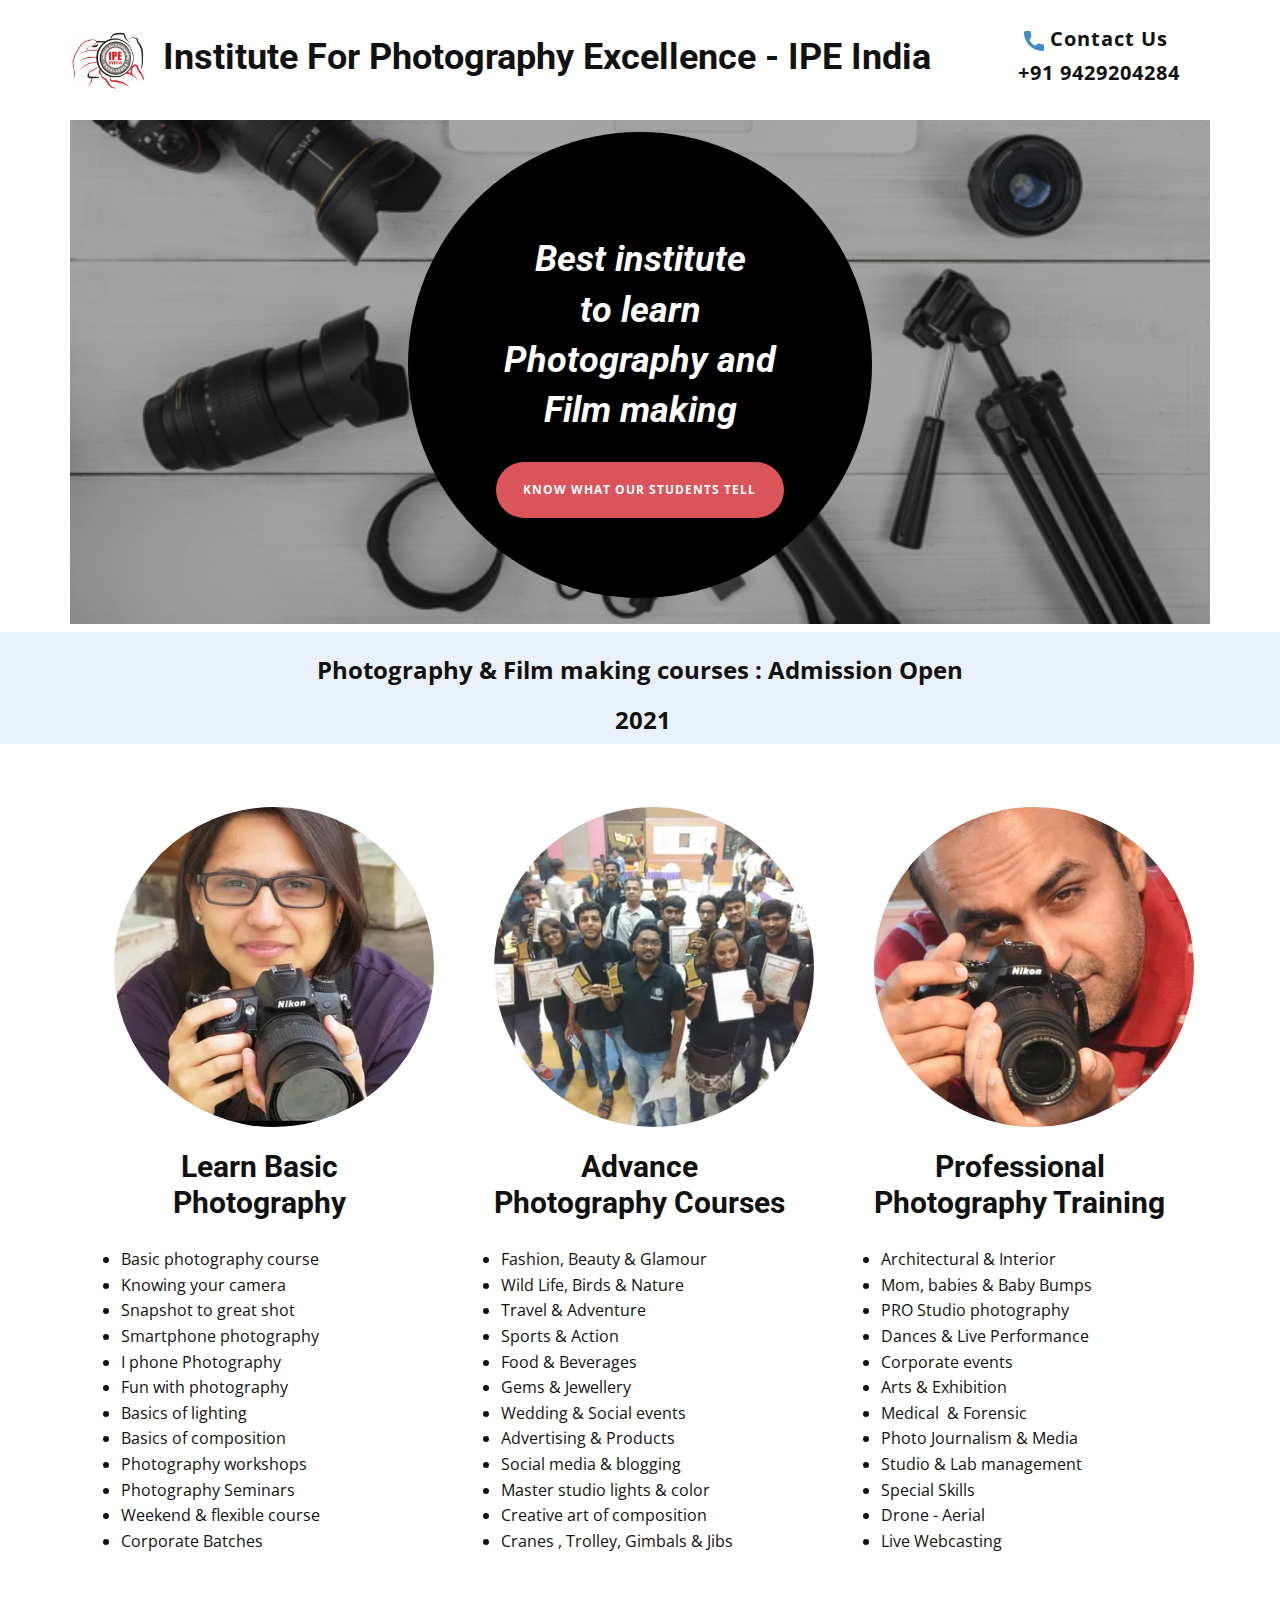
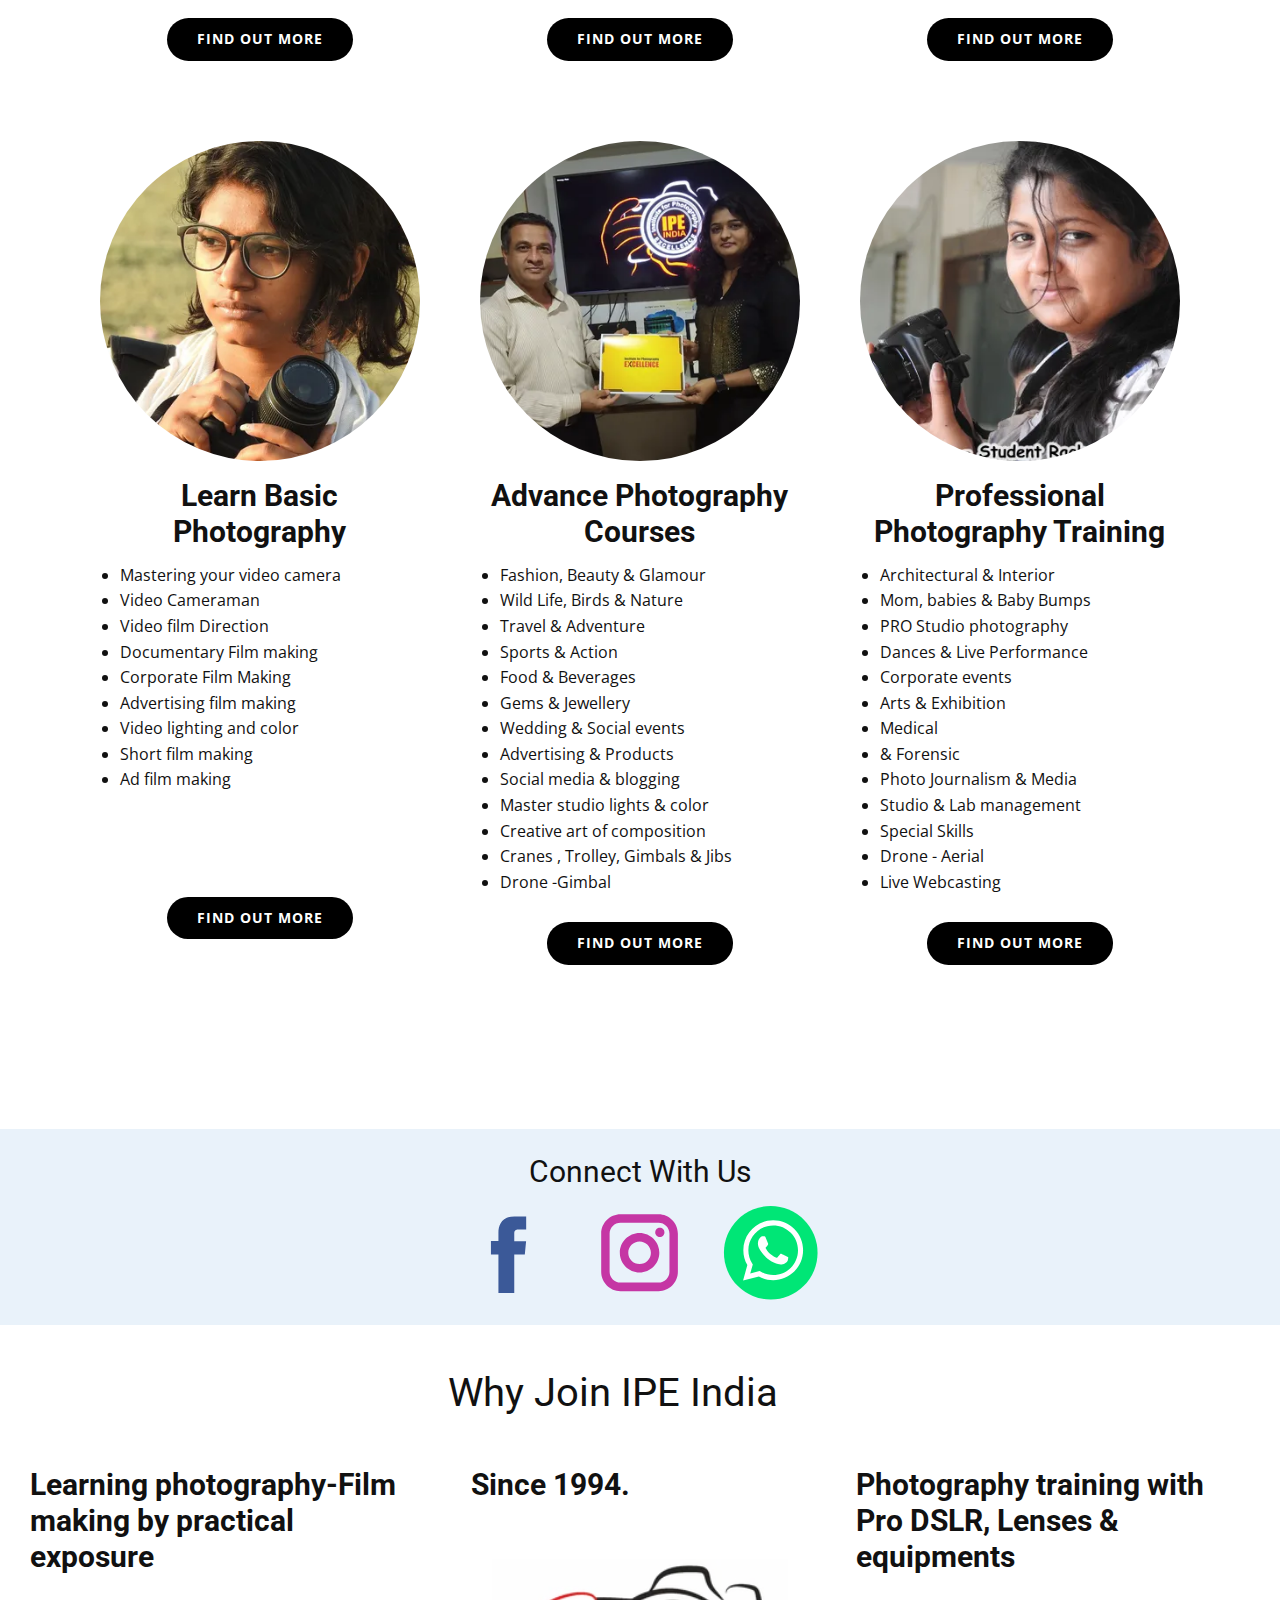
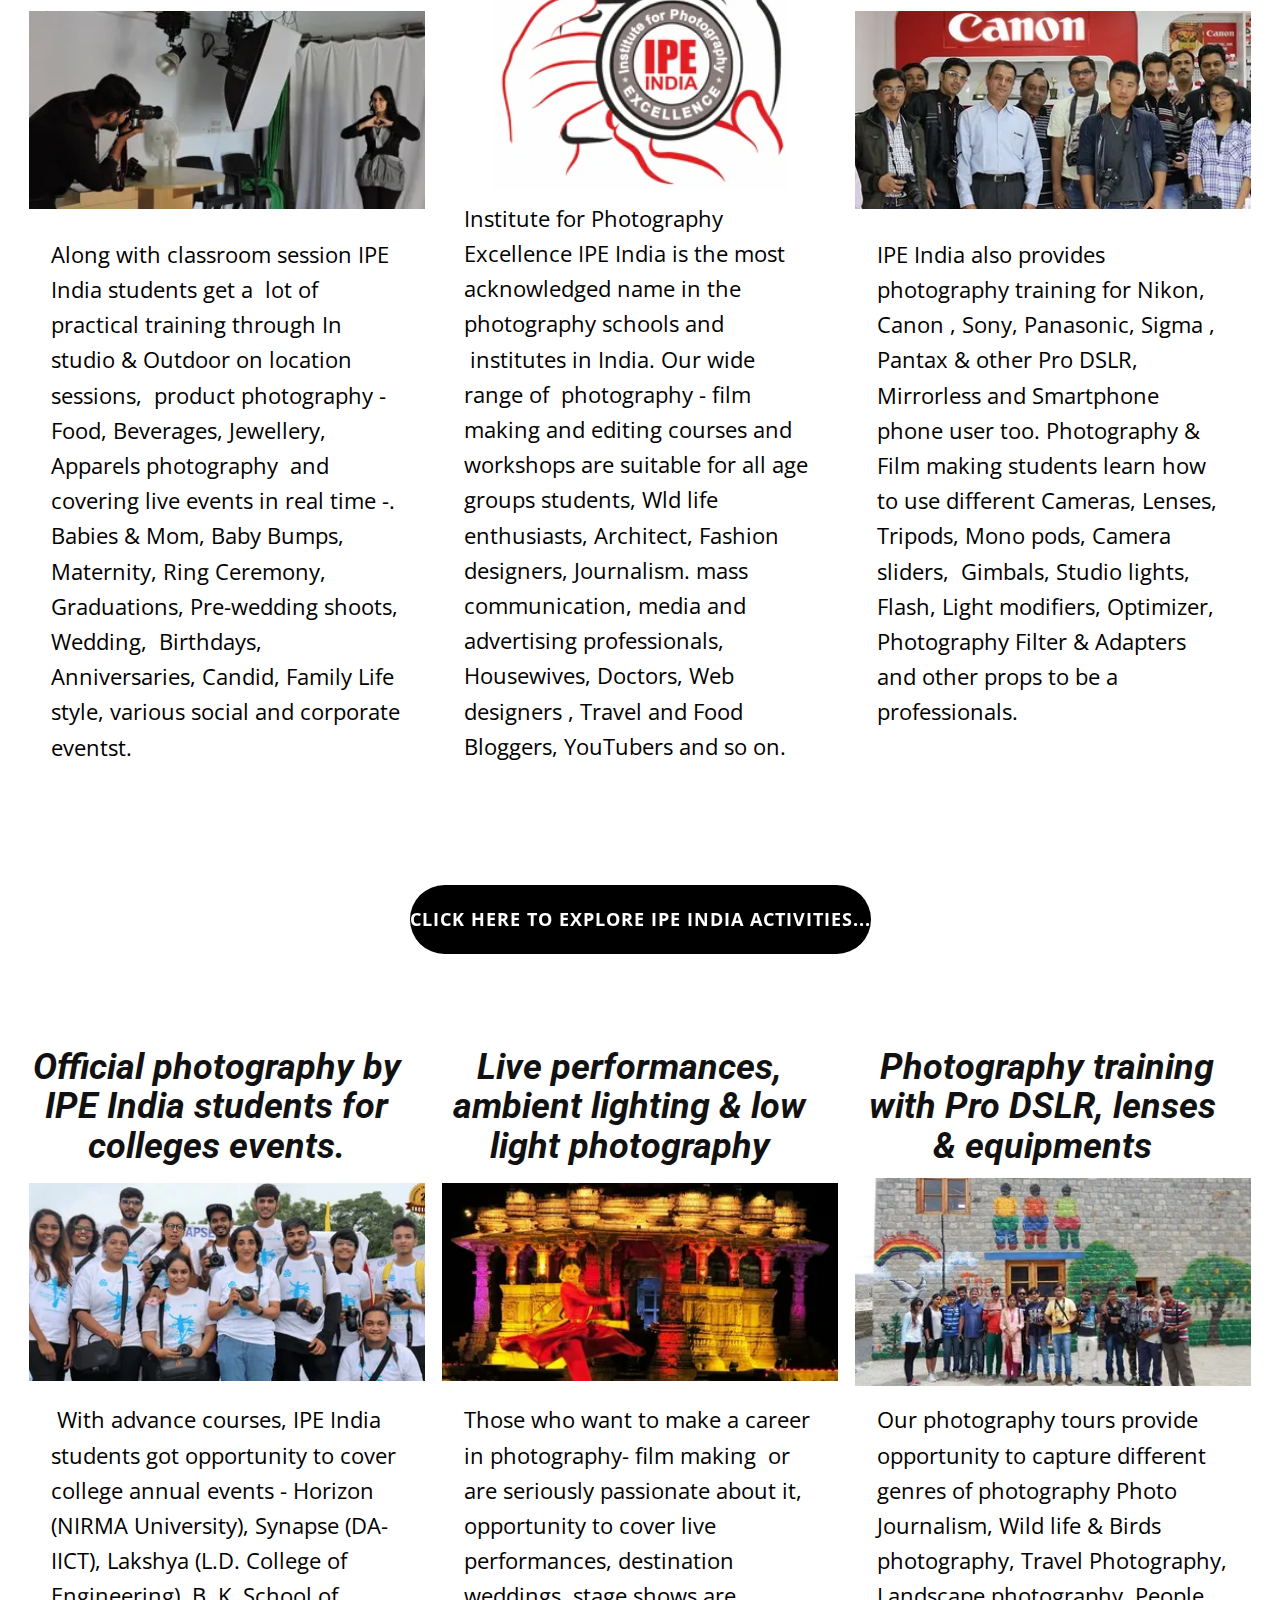
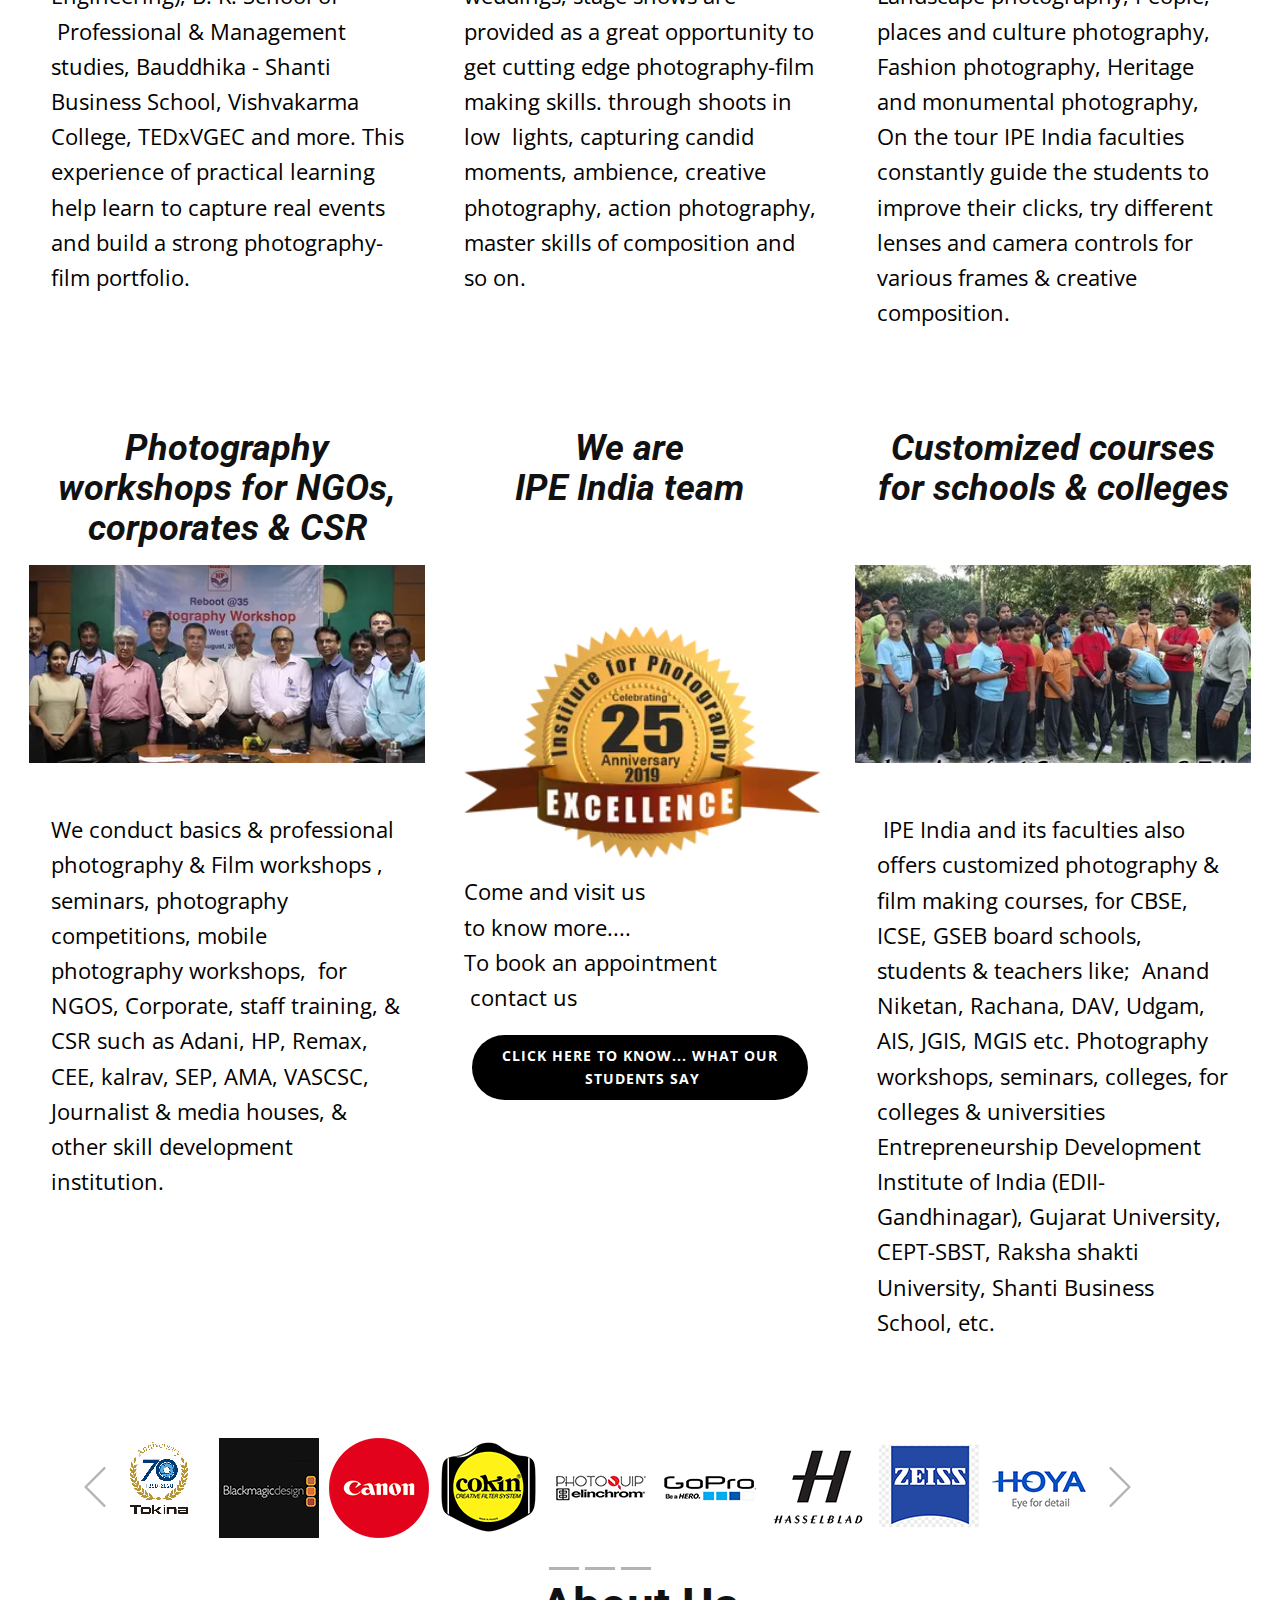
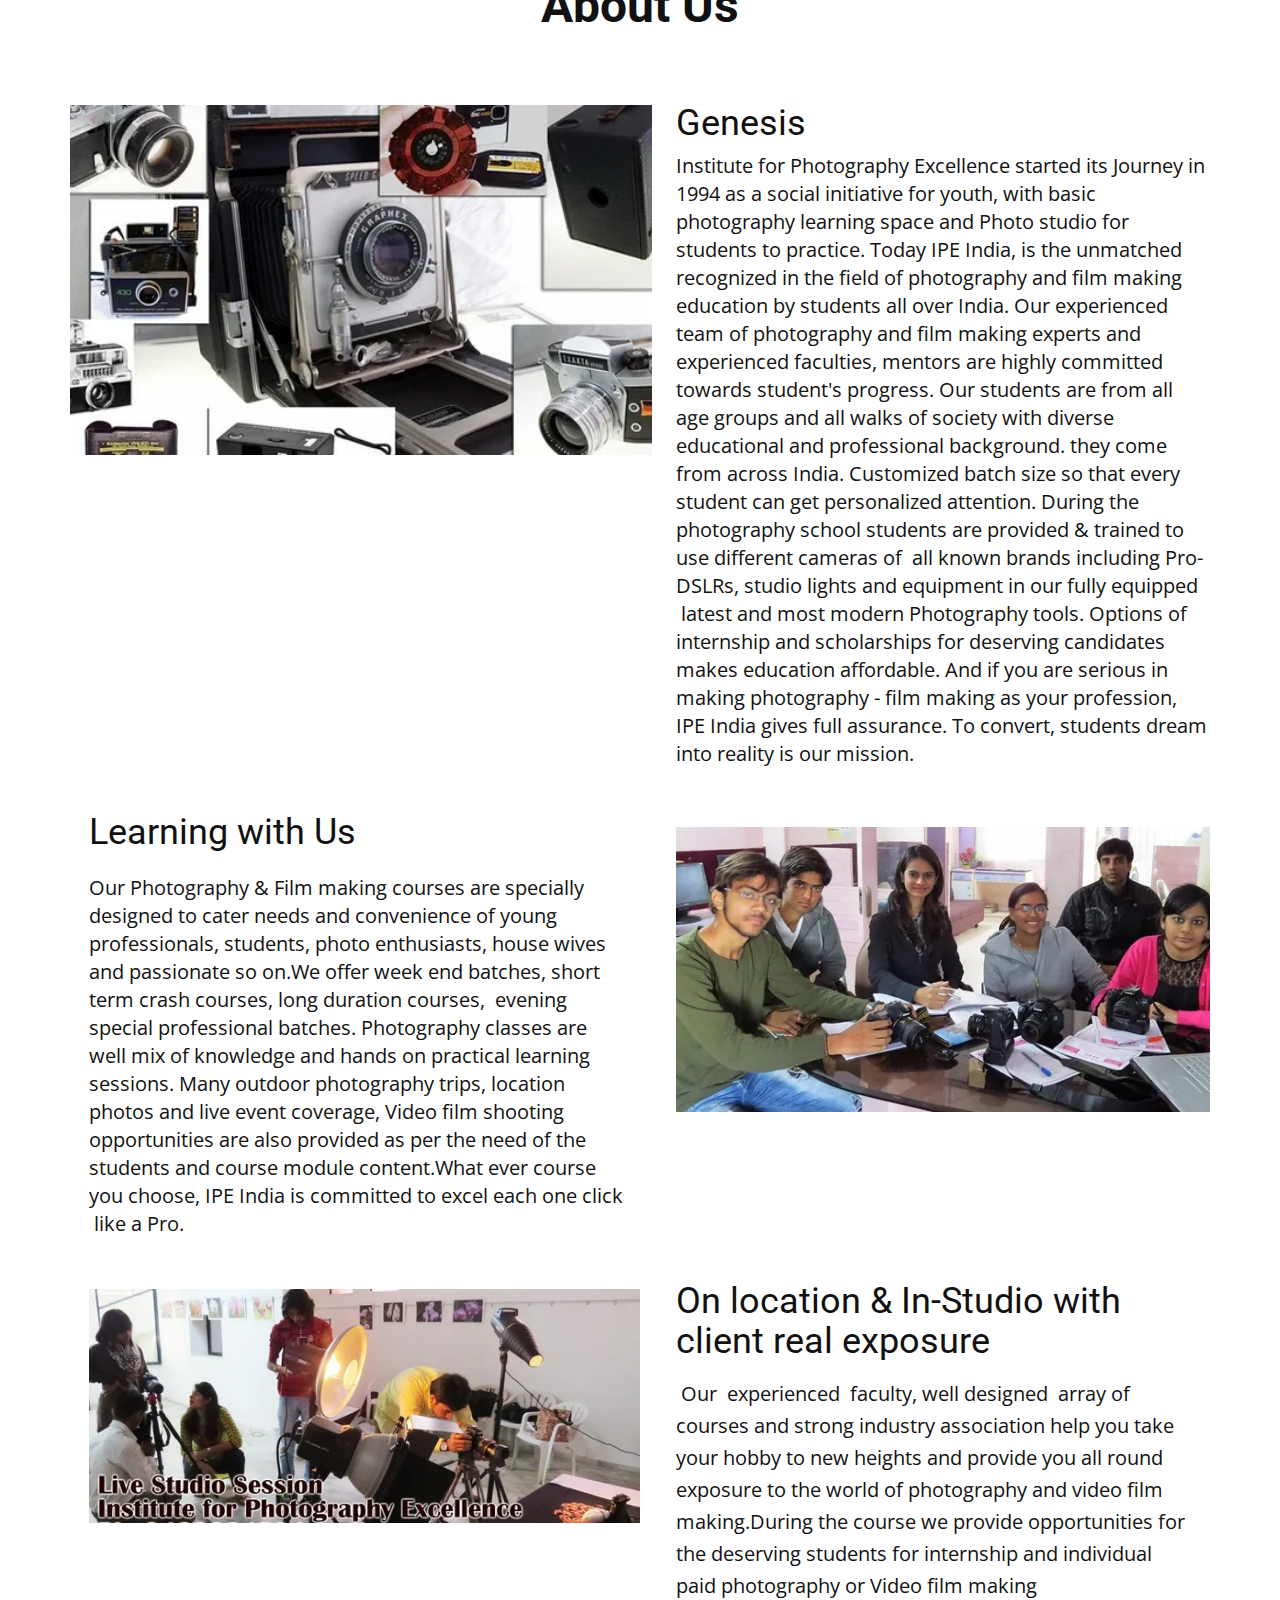
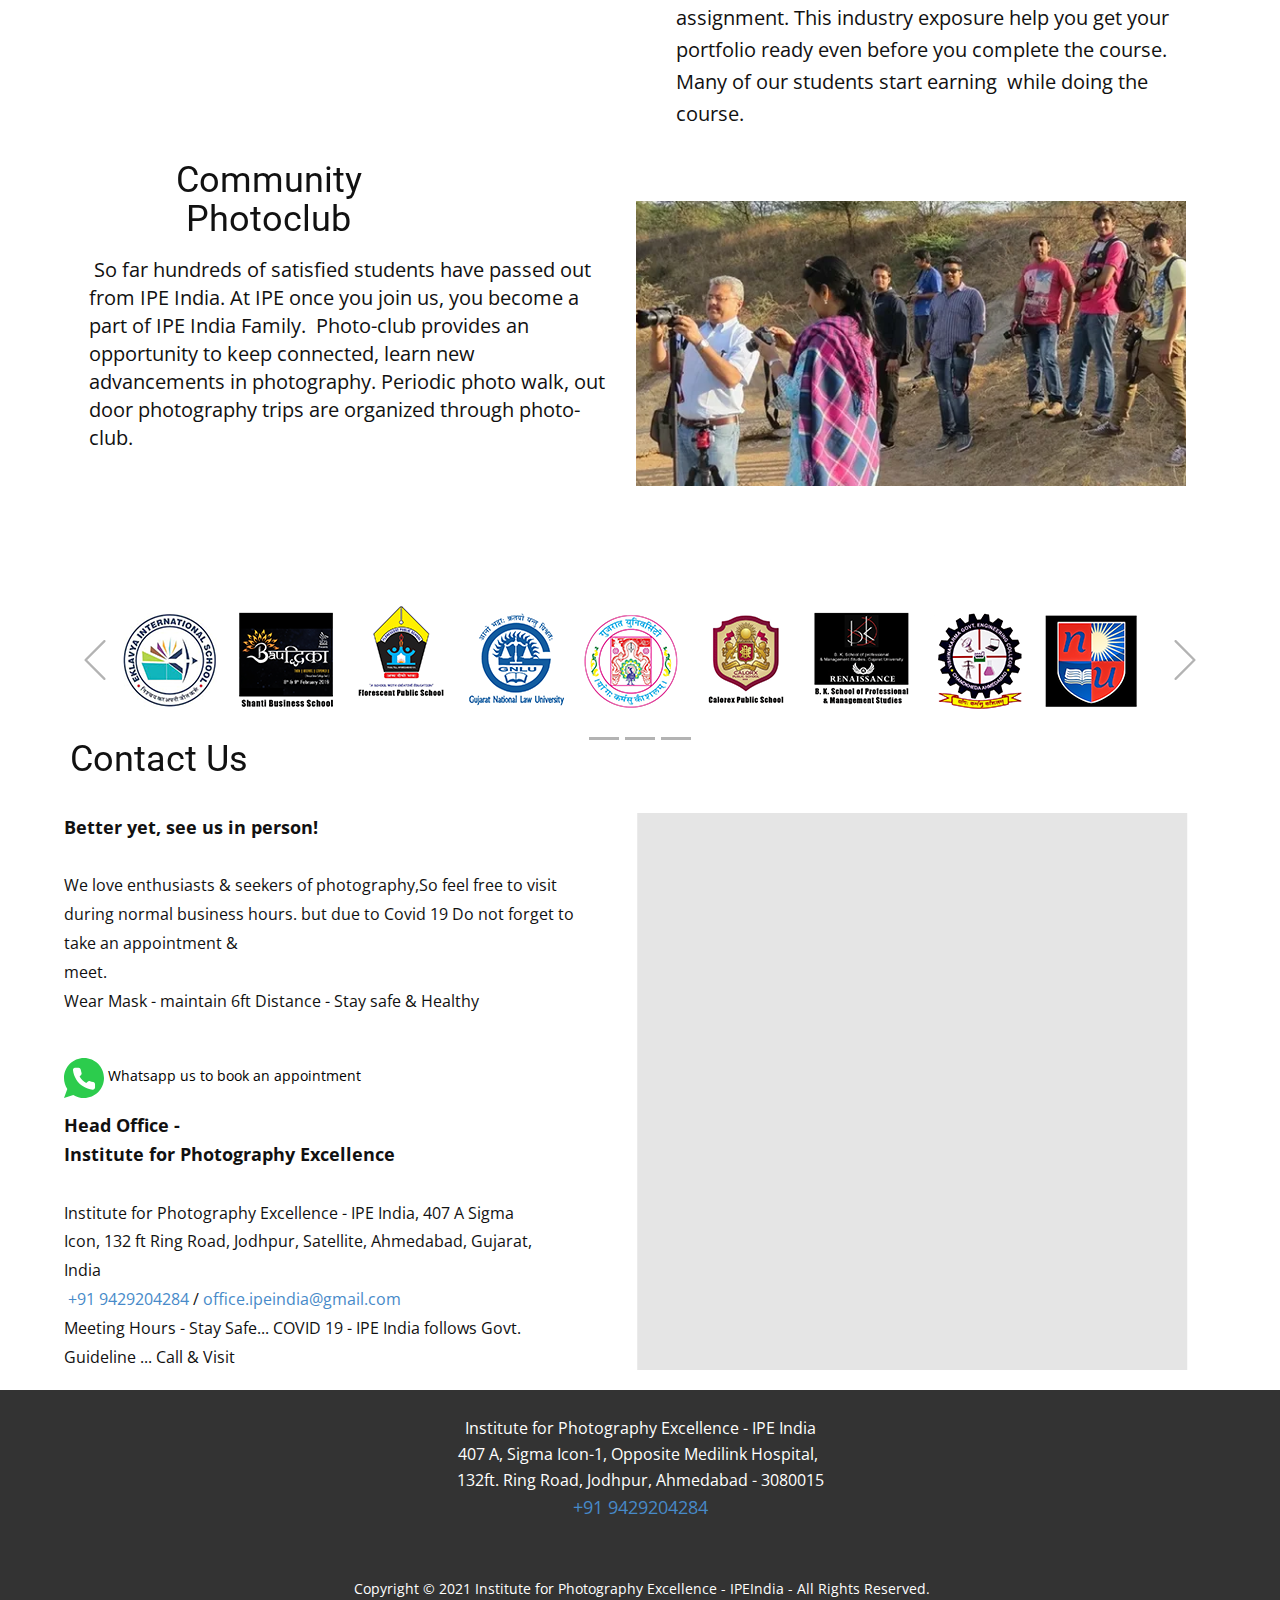
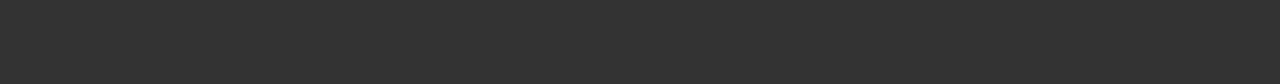
==== commit be682767: "Update index.html" ====
--- a/index.html
+++ b/index.html
@@ -1295,15 +1295,7 @@
         <p class="u-text u-text-2">&nbsp;Copyright © 2021 Institute for Photography Excellence - IPEIndia - All Rights Reserved.</p>
       </div></footer>
     <section class="u-backlink u-clearfix u-grey-80">
-      <a class="u-link" href="https://nicepage.com/website-templates" target="_blank">
-        <span>Website Templates</span>
-      </a>
-      <p class="u-text">
-        <span>created with</span>
-      </p>
-      <a class="u-link" href="https://nicepage.com/" target="_blank">
-        <span>Website Builder Software</span>
-      </a>. 
+ 
     </section><span style="height: 64px; width: 64px; margin-left: 0px; margin-right: auto; margin-top: 0px; background-image: none; right: 20px; bottom: 20px" class="u-back-to-top u-icon u-icon-circle u-opacity u-opacity-85 u-palette-1-base u-spacing-15" data-href="#">
         <svg class="u-svg-link" preserveAspectRatio="xMidYMin slice" viewBox="0 0 551.13 551.13"><use xmlns:xlink="http://www.w3.org/1999/xlink" xlink:href="#svg-1d98"></use></svg>
         <svg class="u-svg-content" enable-background="new 0 0 551.13 551.13" viewBox="0 0 551.13 551.13" xmlns="http://www.w3.org/2000/svg" id="svg-1d98"><path d="m275.565 189.451 223.897 223.897h51.668l-275.565-275.565-275.565 275.565h51.668z"></path></svg>
--- a/Home.css
+++ b/Home.css
@@ -137,8 +137,7 @@
   .u-section-1 .u-group-1 {
     width: 301px;
     min-height: 286px;
-    margin-top: 37px;
-    margin-left: 9px;
+    margin-top: 31px;
   }
 
   .u-section-1 .u-container-layout-2 {
@@ -472,15 +471,18 @@
 
 @media (max-width: 575px) {
   .u-section-3 .u-sheet-1 {
-    min-height: 2577px;
+    min-height: 2408px;
   }
 
   .u-section-3 .u-list-1 {
     margin-top: 0;
-    margin-bottom: 60px;
-    min-height: 2477px;
+    min-height: 2408px;
     height: auto;
     width: auto;
+  }
+
+  .u-section-3 .u-container-layout-1 {
+    padding-bottom: 0;
   }
 
   .u-section-3 .u-image-1 {
@@ -495,6 +497,10 @@
     margin-top: 15px;
   }
 
+  .u-section-3 .u-container-layout-2 {
+    padding-bottom: 0;
+  }
+
   .u-section-3 .u-image-2 {
     height: 253px;
     width: 253px;
@@ -505,6 +511,10 @@
 
   .u-section-3 .u-text-3 {
     margin-top: 15px;
+  }
+
+  .u-section-3 .u-container-layout-3 {
+    padding-bottom: 0;
   }
 
   .u-section-3 .u-image-3 {
@@ -744,12 +754,12 @@
 
 @media (max-width: 575px) {
   .u-section-4 .u-sheet-1 {
-    min-height: 2347px;
+    min-height: 2454px;
   }
 
   .u-section-4 .u-list-1 {
-    margin-top: -132px;
-    min-height: 2430px;
+    margin-top: 34px;
+    min-height: 2370px;
   }
 
   .u-section-4 .u-image-1 {
@@ -816,8 +826,8 @@
 
 @media (max-width: 575px) {
   .u-section-5 .u-social-icons-1 {
-    width: 238px;
-    min-width: 118px;
+    width: 214px;
+    min-width: 94px;
     height: 56px;
   }
 }.u-section-6 .u-sheet-1 {
@@ -1162,7 +1172,7 @@
 
 @media (max-width: 575px) {
   .u-section-6 .u-sheet-1 {
-    min-height: 2679px;
+    min-height: 2909px;
   }
 
   .u-section-6 .u-text-1 {
@@ -1171,8 +1181,8 @@
   }
 
   .u-section-6 .u-list-1 {
-    margin-top: 20px;
-    min-height: 2806px;
+    margin-top: -63px;
+    min-height: 2889px;
     width: auto;
     margin-right: initial;
     margin-left: initial;
@@ -1366,12 +1376,9 @@
   }
 
   .u-section-8 .u-list-1 {
-    margin-top: -351px;
-    margin-bottom: 0;
     min-height: 1px;
     width: 940px;
-    margin-left: initial;
-    margin-right: initial;
+    margin: -351px 0 0;
   }
 
   .u-section-8 .u-repeater-1 {
@@ -1792,9 +1799,9 @@
   .u-section-9 .u-image-1 {
     height: 214px;
     width: 303px;
-    margin-top: -31px;
-    margin-right: auto;
-    margin-left: -27px;
+    margin-top: 20px;
+    margin-right: -30px;
+    margin-left: -35px;
   }
 
   .u-section-9 .u-text-2 {
@@ -1812,9 +1819,9 @@
   .u-section-9 .u-image-2 {
     height: 214px;
     width: 303px;
-    margin-top: -63px;
-    margin-right: auto;
-    margin-left: -30px;
+    margin-top: 20px;
+    margin-right: -30px;
+    margin-left: -35px;
   }
 
   .u-section-9 .u-text-4 {
@@ -1843,9 +1850,9 @@
   .u-section-9 .u-image-3 {
     height: 214px;
     width: 303px;
-    margin-top: -31px;
-    margin-right: auto;
-    margin-left: -27px;
+    margin-top: 20px;
+    margin-right: -30px;
+    margin-left: -35px;
   }
 
   .u-section-9 .u-text-6 {
@@ -1884,9 +1891,8 @@
   }
 
   .u-section-9 .u-image-1 {
-    margin-top: -63px;
-    margin-left: -1px;
-    margin-right: -1px;
+    margin-left: 3px;
+    margin-right: -3px;
   }
 
   .u-section-9 .u-text-2 {
@@ -1908,8 +1914,8 @@
   }
 
   .u-section-9 .u-image-2 {
-    margin-left: -1px;
-    margin-right: -1px;
+    margin-left: 3px;
+    margin-right: -3px;
   }
 
   .u-section-9 .u-text-4 {
@@ -1941,9 +1947,8 @@
   }
 
   .u-section-9 .u-image-3 {
-    margin-top: -63px;
-    margin-left: -1px;
-    margin-right: -1px;
+    margin-left: 3px;
+    margin-right: -3px;
   }
 
   .u-section-9 .u-text-6 {
@@ -1989,7 +1994,7 @@
     width: 510px;
     margin-top: 0;
     margin-left: auto;
-    margin-right: auto;
+    margin-right: -30px;
   }
 
   .u-section-9 .u-text-2 {
@@ -2015,7 +2020,7 @@
     width: 510px;
     margin-top: -110px;
     margin-left: auto;
-    margin-right: auto;
+    margin-right: -30px;
   }
 
   .u-section-9 .u-text-4 {
@@ -2046,7 +2051,7 @@
     width: 510px;
     margin-top: 0;
     margin-left: auto;
-    margin-right: auto;
+    margin-right: -30px;
   }
 
   .u-section-9 .u-text-6 {
@@ -2058,10 +2063,11 @@
 
 @media (max-width: 575px) {
   .u-section-9 .u-sheet-1 {
-    min-height: 2636px;
+    min-height: 2691px;
   }
 
   .u-section-9 .u-list-1 {
+    margin-bottom: 60px;
     min-height: 2601px;
     width: auto;
     margin-right: initial;
@@ -2077,14 +2083,16 @@
   }
 
   .u-section-9 .u-image-1 {
-    margin-top: -24px;
+    margin-top: 20px;
     margin-right: initial;
     margin-left: initial;
     width: auto;
   }
 
   .u-section-9 .u-text-2 {
-    margin-top: -13px;
+    margin-top: 20px;
+    margin-left: auto;
+    margin-right: auto;
   }
 
   .u-section-9 .u-container-layout-2 {
@@ -2097,8 +2105,14 @@
 
   .u-section-9 .u-image-2 {
     width: 320px;
-    margin-top: -81px;
-    margin-left: -1px;
+    margin-top: 20px;
+    margin-right: auto;
+  }
+
+  .u-section-9 .u-text-4 {
+    margin-left: auto;
+    margin-right: auto;
+    margin-top: 20px;
   }
 
   .u-section-9 .u-container-layout-3 {
@@ -2110,14 +2124,16 @@
   }
 
   .u-section-9 .u-image-3 {
-    margin-top: -24px;
+    margin-top: 20px;
     margin-right: initial;
     margin-left: initial;
     width: auto;
   }
 
   .u-section-9 .u-text-6 {
-    margin-top: -13px;
+    margin-top: 20px;
+    margin-left: auto;
+    margin-right: auto;
   }
 }.u-section-10 .u-sheet-1 {
   min-height: 164px;
@@ -4464,7 +4480,7 @@
 
 @media (max-width: 575px) {
   .u-section-15 .u-sheet-1 {
-    min-height: 10px;
+    min-height: 3214px;
   }
 
   .u-section-15 .u-text-1 {
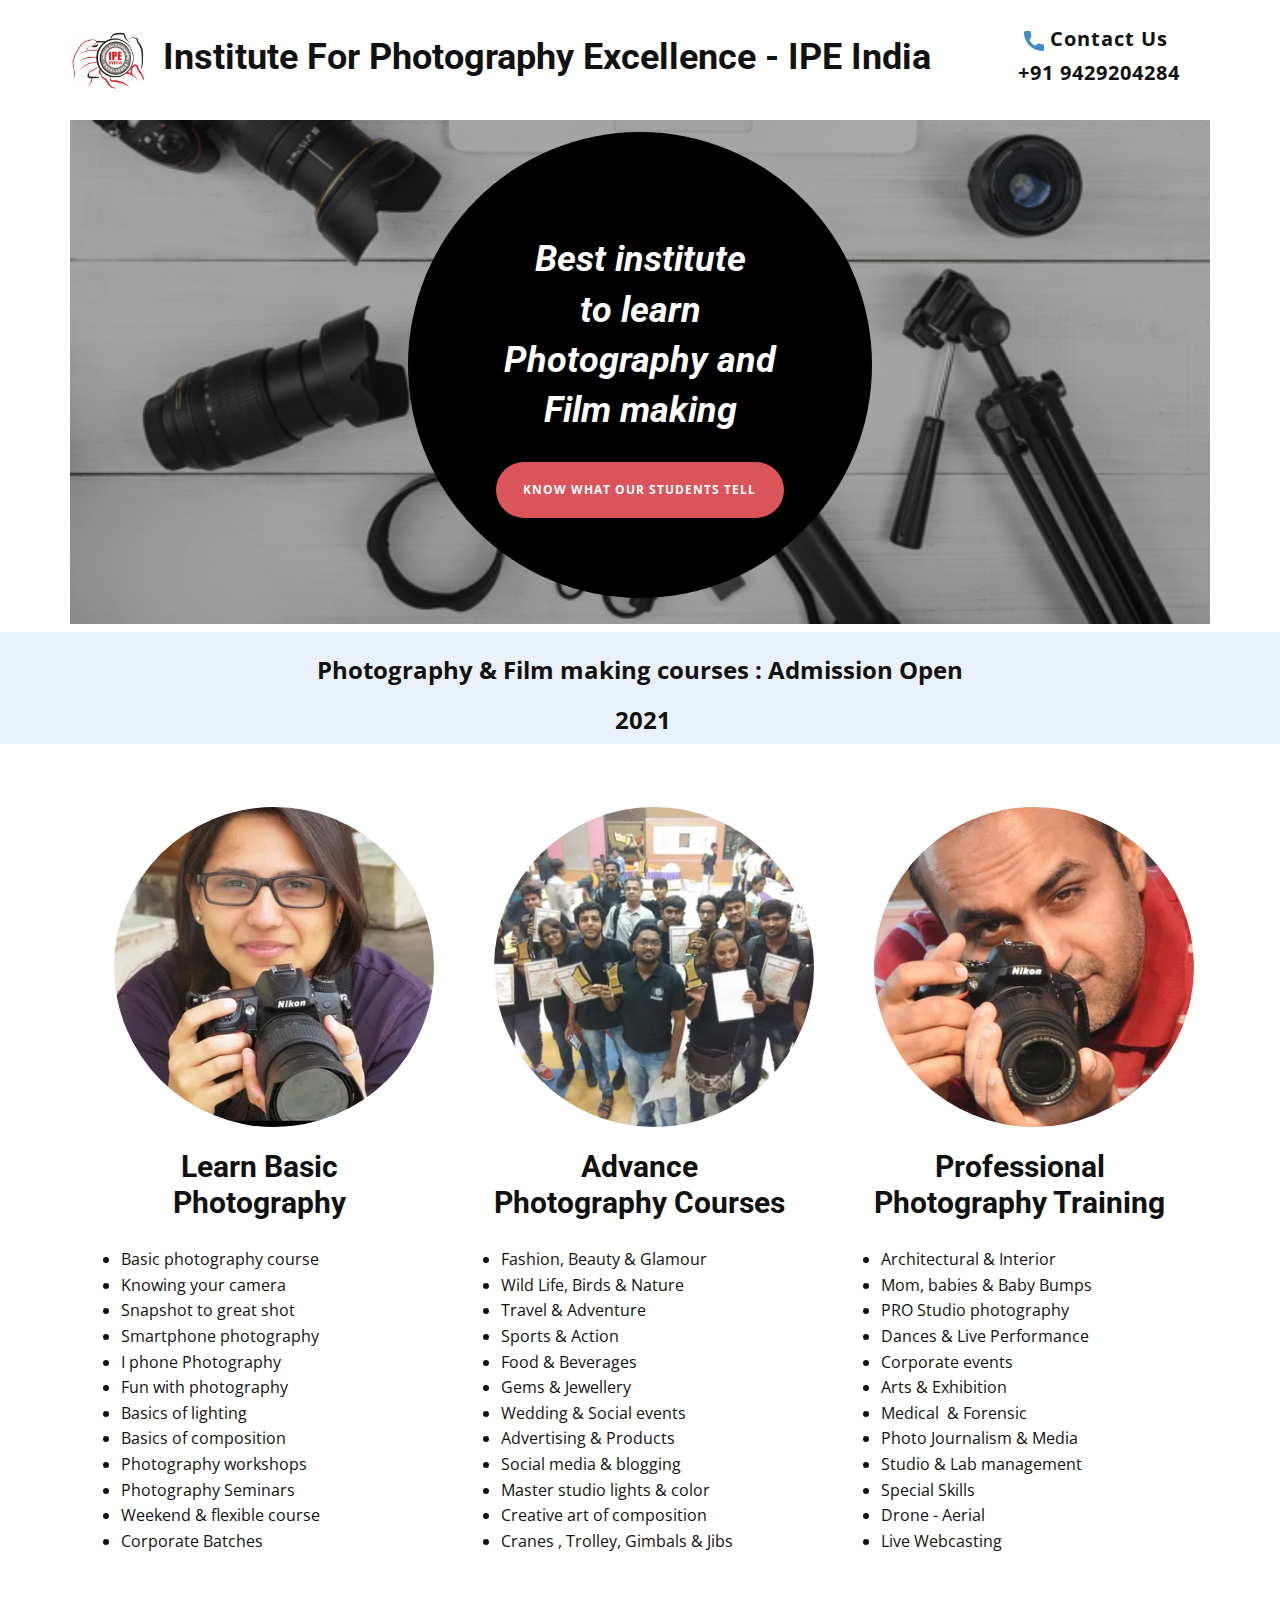
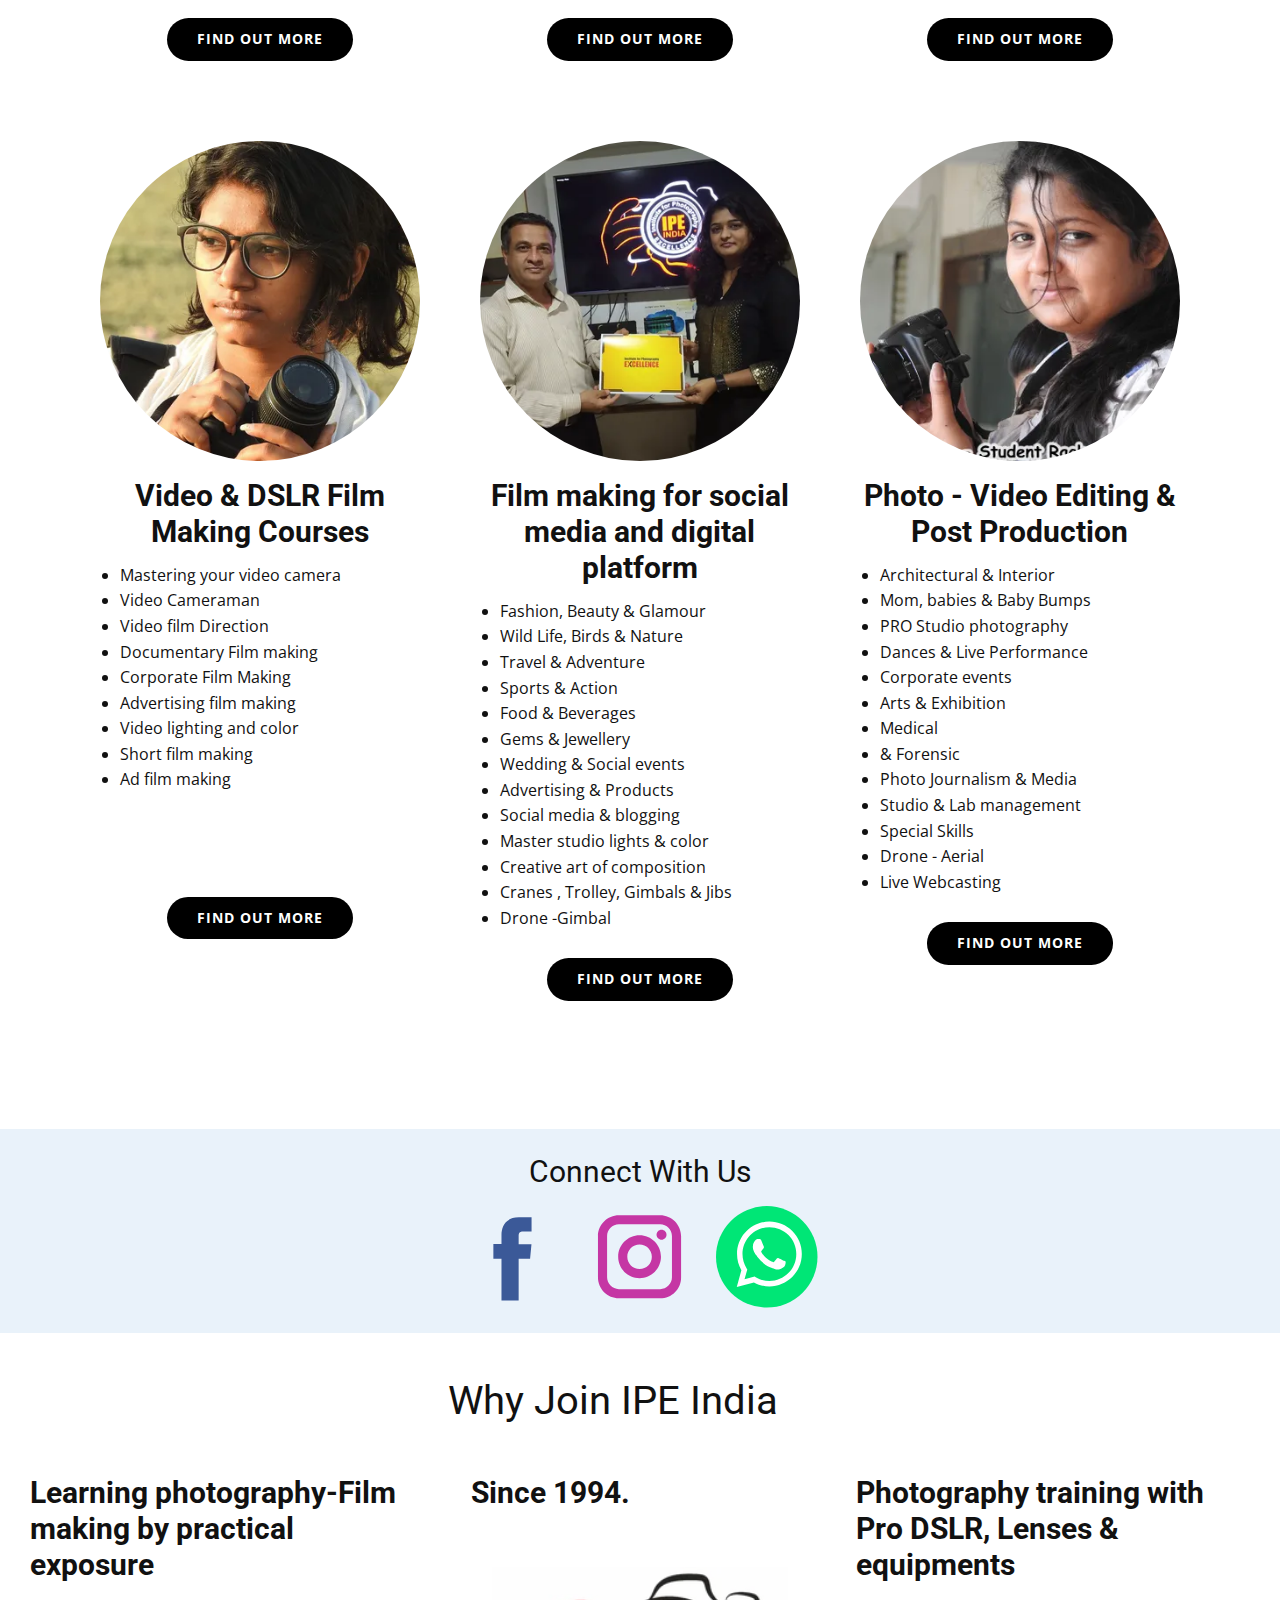
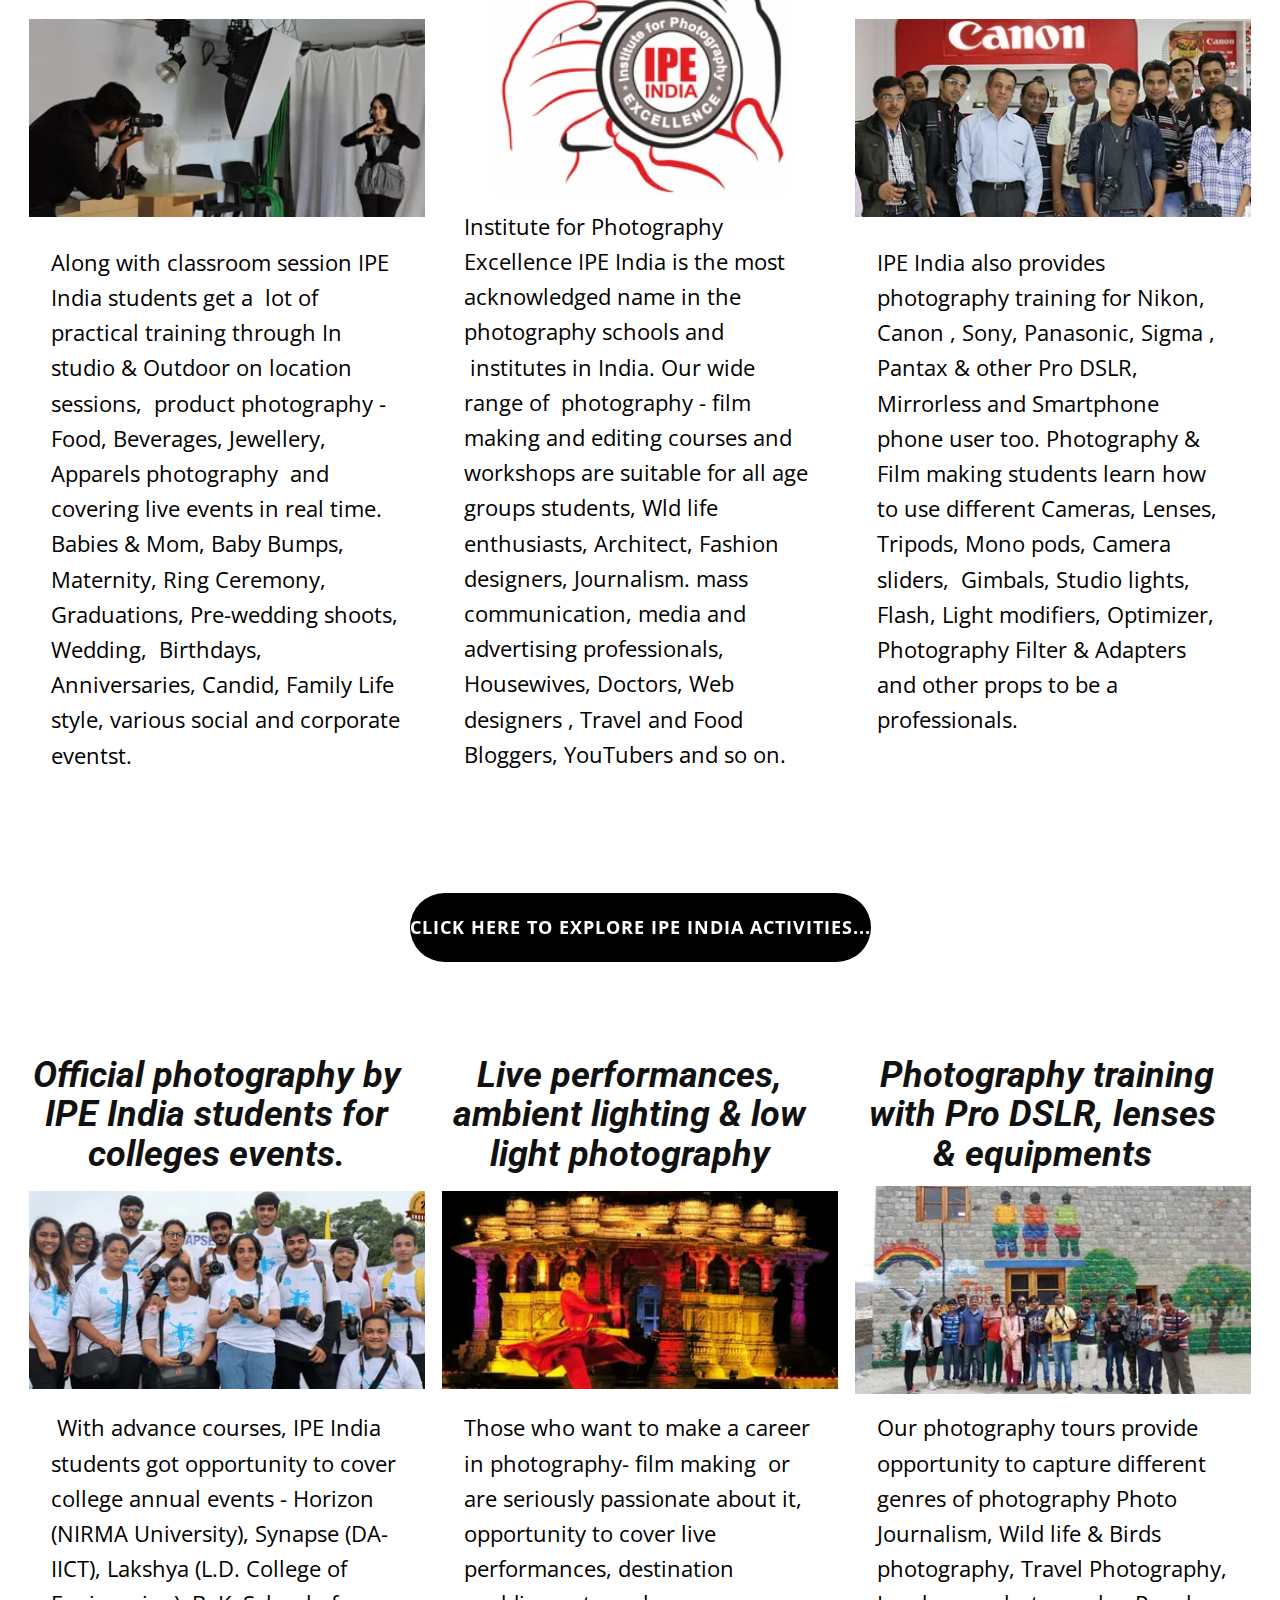
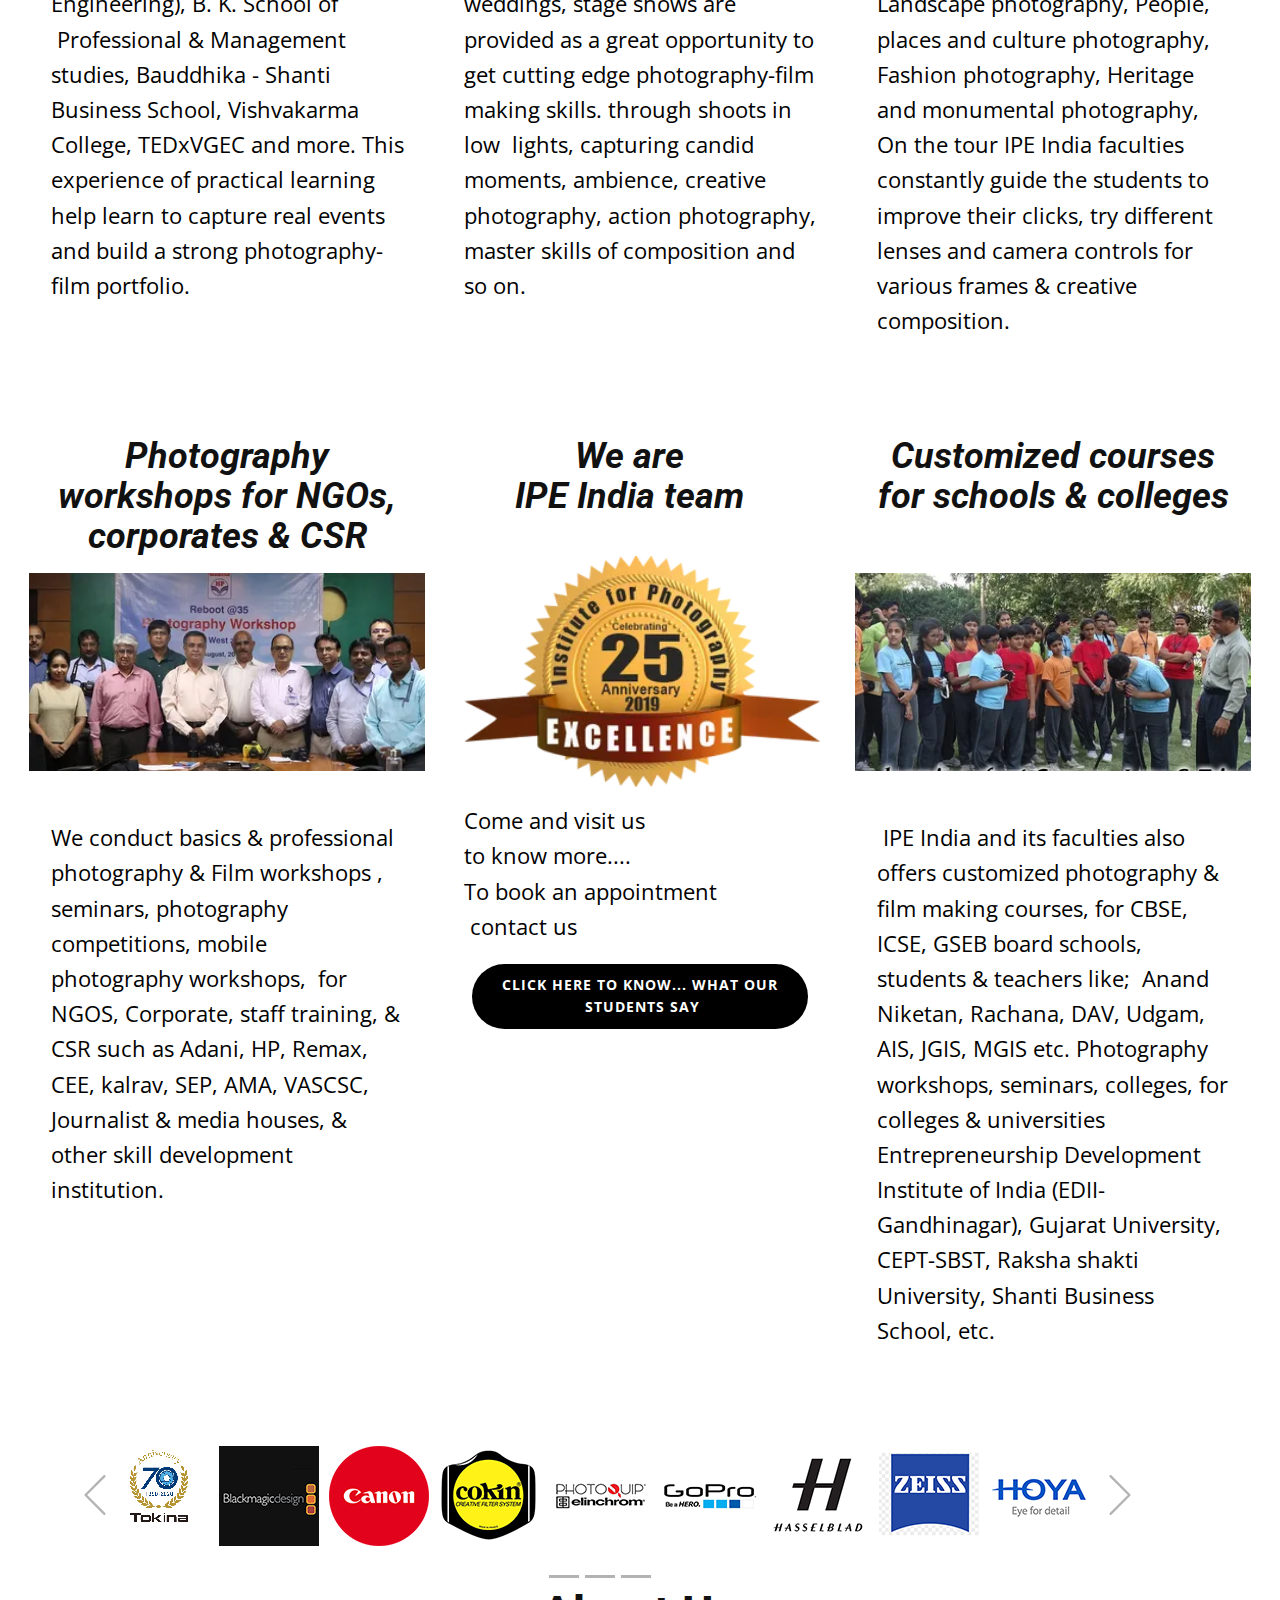
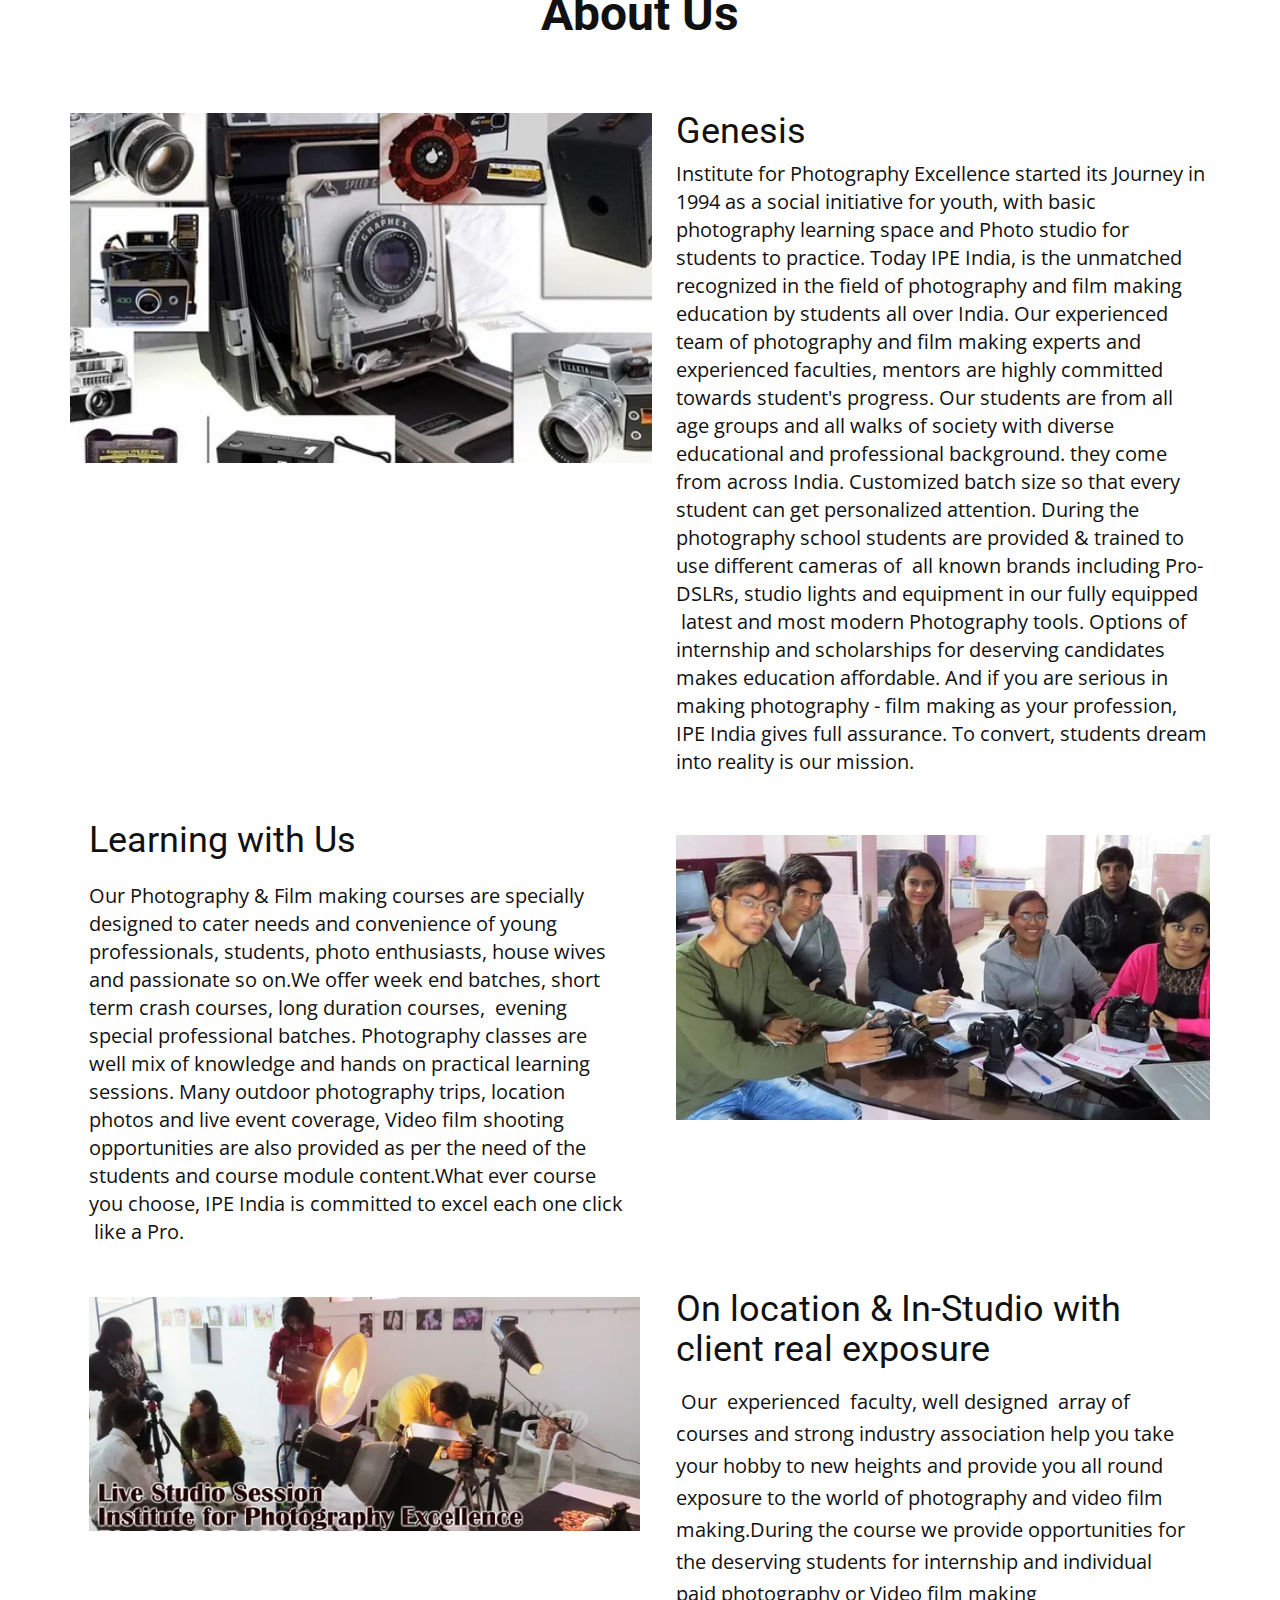
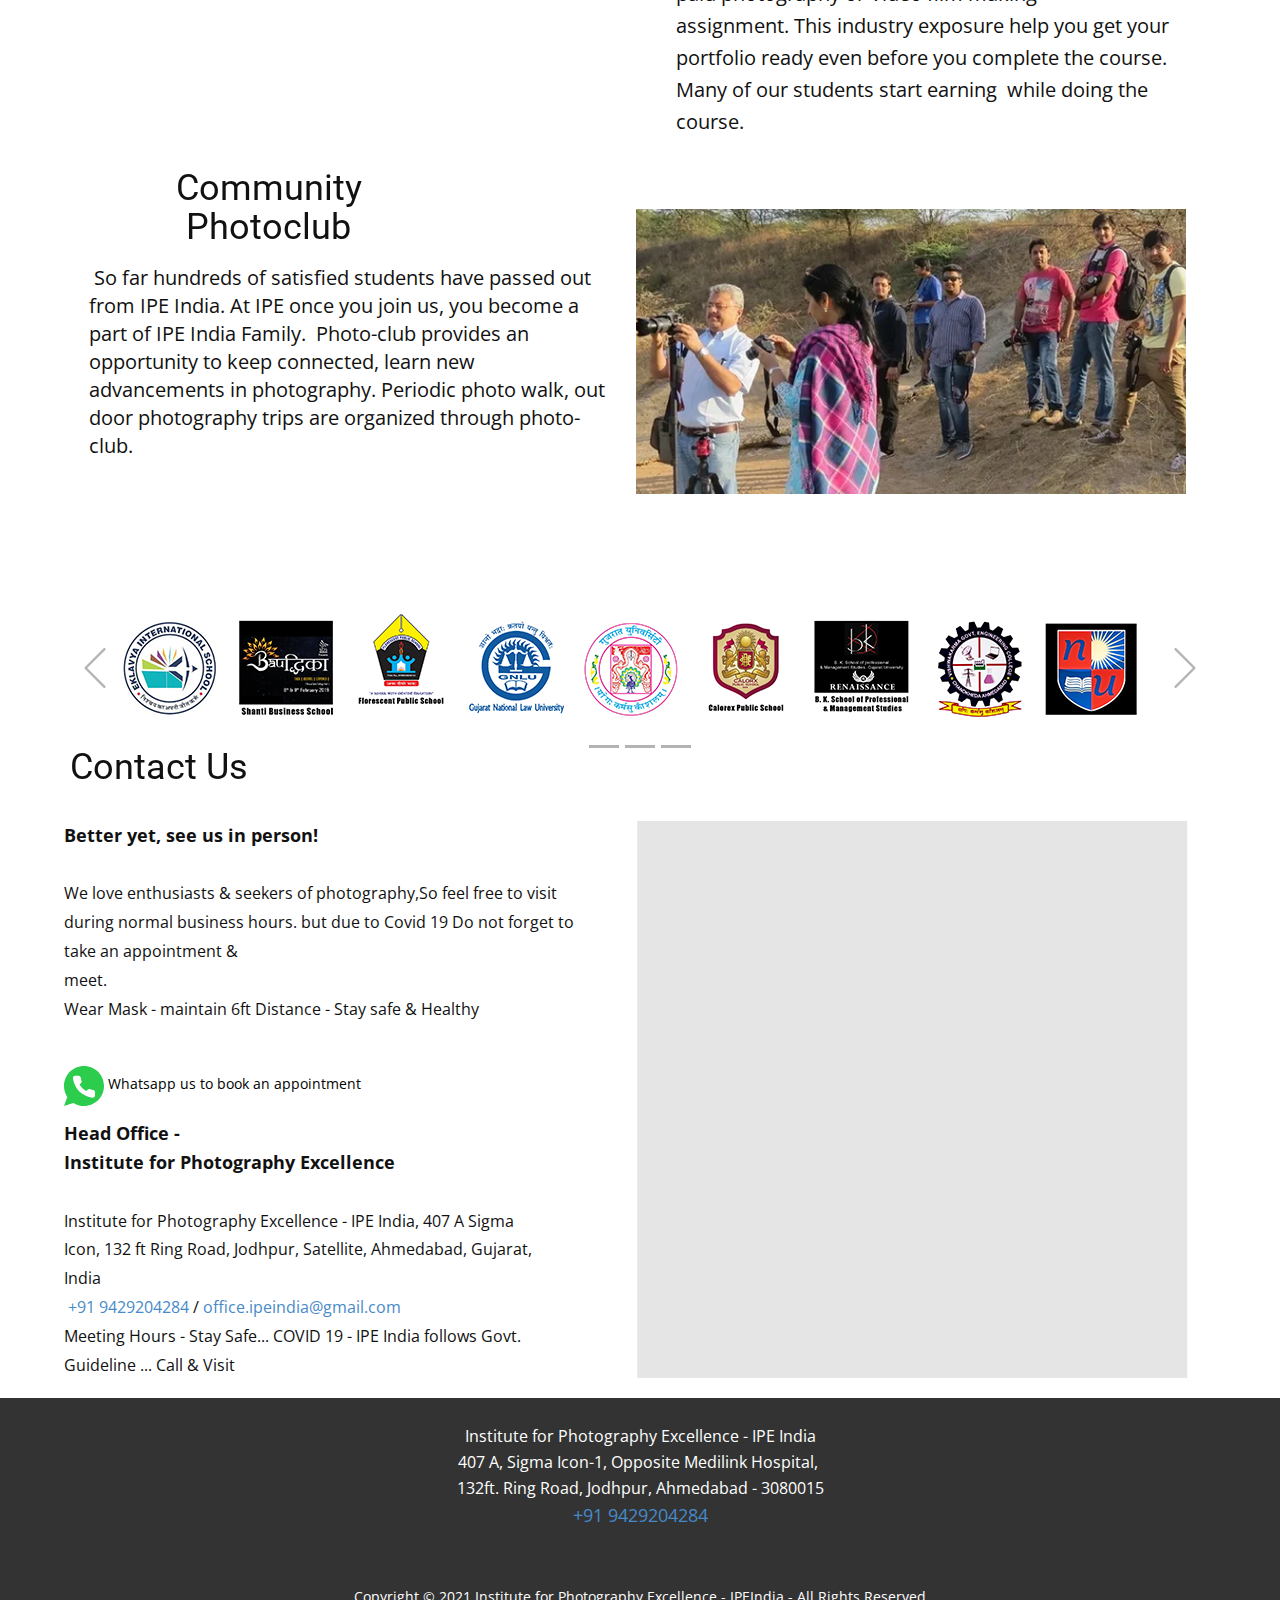
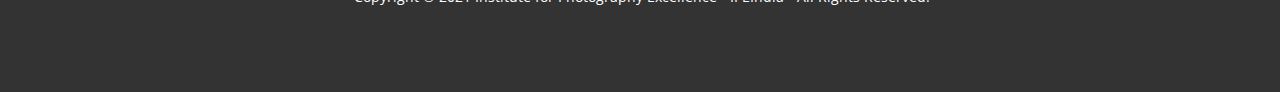
==== commit 10403663: "Update and rename Home.html to index.html" ====
--- a/index.html
+++ b/index.html
@@ -86,7 +86,7 @@
       </div>
     </section>
     <section class="u-clearfix u-section-3" id="sec-0020">
-      <div class="u-clearfix u-sheet u-valign-top-xs u-sheet-1">
+      <div class="u-clearfix u-sheet u-valign-middle-xs u-sheet-1">
         <div class="u-expanded-width-xs u-list u-list-1">
           <div class="u-repeater u-repeater-1">
             <div class="u-container-style u-list-item u-repeater-item">
@@ -165,7 +165,9 @@
             <div class="u-container-style u-list-item u-repeater-item">
               <div class="u-container-layout u-similar-container u-container-layout-1">
                 <div alt="" class="u-expanded-width-lg u-expanded-width-md u-expanded-width-xl u-image u-image-circle u-image-1" data-image-width="365" data-image-height="365"></div>
-                <h3 class="u-align-center u-text u-text-1">Learn Basic Photography</h3>
+                <h3 class="u-align-center u-text u-text-1"><b>Video
+&amp; DSLR Film Making Courses</b>
+                </h3>
                 <ul class="u-text u-text-2">
                   <li>Mastering your video camera</li>
                   <li> Video Cameraman</li>
@@ -183,7 +185,9 @@
             <div class="u-container-style u-list-item u-repeater-item">
               <div class="u-container-layout u-similar-container u-container-layout-2">
                 <div alt="" class="u-expanded-width-lg u-expanded-width-md u-expanded-width-xl u-image u-image-circle u-image-2" data-image-width="365" data-image-height="365"></div>
-                <h3 class="u-align-center u-text u-text-3">Advance Photography Courses</h3>
+                <h3 class="u-align-center u-text u-text-3"><b>Film
+making for social media and digital platform</b>
+                </h3>
                 <ul class="u-text u-text-4">
                   <li>Fashion, Beauty &amp; Glamour</li>
                   <li> Wild Life, Birds &amp; Nature</li>
@@ -205,7 +209,9 @@
             <div class="u-container-style u-list-item u-repeater-item">
               <div class="u-container-layout u-similar-container u-container-layout-3">
                 <div alt="" class="u-expanded-width-lg u-expanded-width-md u-expanded-width-xl u-image u-image-circle u-image-3" data-image-width="365" data-image-height="365"></div>
-                <h3 class="u-align-center u-text u-text-5">Professional Photography Training</h3>
+                <h3 class="u-align-center u-text u-text-5"><b>Photo
+- Video Editing &amp; Post Production</b>
+                </h3>
                 <ul class="u-text u-text-6">
                   <li>Architectural &amp; Interior</li>
                   <li>Mom, babies &amp; Baby Bumps</li>
@@ -231,7 +237,7 @@
     <section class="u-align-center u-clearfix u-gradient u-section-5" id="sec-7330">
       <div class="u-clearfix u-sheet u-sheet-1">
         <h1 class="u-text u-text-1">Connect With Us</h1>
-        <div class="u-align-left u-social-icons u-spacing-35 u-social-icons-1">
+        <div class="u-align-left u-social-icons u-spacing-23 u-social-icons-1">
           <a class="u-social-url" target="_blank" href="https://www.facebook.com/pg/instituteforphotographyexcellence/posts/" title="facebook"><span class="u-icon u-icon-circle u-social-facebook u-social-icon u-icon-1">
           <svg class="u-svg-link" preserveAspectRatio="xMidYMin slice" viewBox="0 0 112 112" style=""><use xmlns:xlink="http://www.w3.org/1999/xlink" xlink:href="#svg-cced"></use></svg>
           <svg x="0px" y="0px" viewBox="0 0 112 112" id="svg-cced" class="u-svg-content"><path fill="#3B5998" d="M75.5,28.8H65.4c-1.5,0-4,0.9-4,4.3v9.4h13.9l-1.5,15.8H61.4v45.1H42.8V58.3h-8.8V42.4h8.8V32.2 c0-7.4,3.4-18.8,18.8-18.8h13.8v15.4H75.5z"></path></svg>
@@ -242,7 +248,7 @@
           <svg x="0px" y="0px" viewBox="0 0 112 112" id="svg-af2d" class="u-svg-content"><path fill="#C536A4" d="M55.9,32.9c-12.8,0-23.2,10.4-23.2,23.2s10.4,23.2,23.2,23.2s23.2-10.4,23.2-23.2S68.7,32.9,55.9,32.9z M55.9,69.4c-7.4,0-13.3-6-13.3-13.3c-0.1-7.4,6-13.3,13.3-13.3s13.3,6,13.3,13.3C69.3,63.5,63.3,69.4,55.9,69.4z"></path><path fill="#C536A4" d="M79.7,26.8c-3,0-5.4,2.5-5.4,5.4s2.5,5.4,5.4,5.4c3,0,5.4-2.5,5.4-5.4S82.7,26.8,79.7,26.8z"></path><path fill="#C536A4" d="M78.2,11H33.5C21,11,10.8,21.3,10.8,33.7v44.7c0,12.6,10.2,22.8,22.7,22.8h44.7c12.6,0,22.7-10.2,22.7-22.7 V33.7C100.8,21.1,90.6,11,78.2,11z M91,78.4c0,7.1-5.8,12.8-12.8,12.8H33.5c-7.1,0-12.8-5.8-12.8-12.8V33.7 c0-7.1,5.8-12.8,12.8-12.8h44.7c7.1,0,12.8,5.8,12.8,12.8V78.4z"></path></svg>
         </span>
           </a>
-          <a class="u-social-url" target="_blank" title="Whatsapp" href="https://wa.me/919429204284"><span class="u-icon u-icon-circle u-social-icon u-social-whatsapp u-icon-3"><svg class="u-svg-link" preserveAspectRatio="xMidYMin slice" viewBox="0 0 112 112" style=""><use xmlns:xlink="http://www.w3.org/1999/xlink" xlink:href="#svg-a0bd"></use></svg><svg class="u-svg-content" viewBox="0 0 112 112" x="0" y="0" id="svg-a0bd"><circle fill="currentColor" cx="56.1" cy="56.1" r="55"></circle><path fill="#FFFFFF" d="M83.8,28.3C77.2,21.7,68.4,18,59,18c-19.3,0-35.1,15.7-35.1,35.1c0,6.2,1.6,12.2,4.7,17.5l-5,18.2L42.2,84
+          <a class="u-social-url" target="_blank" title="Whatsapp" href="https://api.whatsapp.com/send/?phone=919429204284&amp;text&amp;app_absent=0"><span class="u-icon u-icon-circle u-social-icon u-social-whatsapp u-icon-3"><svg class="u-svg-link" preserveAspectRatio="xMidYMin slice" viewBox="0 0 112 112" style=""><use xmlns:xlink="http://www.w3.org/1999/xlink" xlink:href="#svg-a0bd"></use></svg><svg class="u-svg-content" viewBox="0 0 112 112" x="0" y="0" id="svg-a0bd"><circle fill="currentColor" cx="56.1" cy="56.1" r="55"></circle><path fill="#FFFFFF" d="M83.8,28.3C77.2,21.7,68.4,18,59,18c-19.3,0-35.1,15.7-35.1,35.1c0,6.2,1.6,12.2,4.7,17.5l-5,18.2L42.2,84
 	c5.1,2.8,10.9,4.3,16.8,4.3h0l0,0c19.3,0,35.1-15.7,35.1-35.1C94.1,43.8,90.5,35,83.8,28.3 M59,82.3L59,82.3
 	c-5.2,0-10.4-1.4-14.9-4.1l-1.1-0.6l-11,2.9L35,69.8l-0.7-1.1c-2.9-4.6-4.5-10-4.5-15.5C29.8,37,42.9,24,59,24
 	c7.8,0,15.1,3,20.6,8.6c5.5,5.5,8.5,12.8,8.5,20.6C88.2,69.2,75.1,82.3,59,82.3 M75,60.5c-0.9-0.4-5.2-2.6-6-2.9
@@ -264,13 +270,13 @@
           <div class="u-repeater u-repeater-1">
             <div class="u-container-style u-list-item u-repeater-item">
               <div class="u-container-layout u-similar-container u-valign-top-lg u-container-layout-1">
-                <h3 class="u-align-left u-text u-text-2">Learning photography-Film making  by practical exposure</h3>
+                <h3 class="u-align-center-xs u-align-left-lg u-align-left-md u-align-left-sm u-align-left-xl u-text u-text-2">Learning photography-Film making  by practical exposure</h3>
                 <img alt="" class="u-image u-image-contain u-image-default u-image-1" data-image-width="388" data-image-height="194" src="images/011.webp">
                 <p class="u-text u-text-black u-text-3">Along
  with classroom session IPE India students get a &nbsp;lot of practical 
 training through In studio &amp; Outdoor on location sessions, &nbsp;product 
 photography - Food, Beverages, Jewellery, Apparels photography &nbsp;and 
-covering live events in real time -. Babies &amp; Mom, Baby Bumps, 
+covering live events in real time. Babies &amp; Mom, Baby Bumps, 
 Maternity, Ring Ceremony, Graduations, Pre-wedding shoots, Wedding, 
 &nbsp;Birthdays, Anniversaries, Candid, Family Life style, various social and
  corporate eventst.</p>
@@ -278,7 +284,7 @@
             </div>
             <div class="u-container-style u-list-item u-repeater-item">
               <div class="u-container-layout u-similar-container u-valign-top-lg u-container-layout-2">
-                <h3 class="u-align-left u-text u-text-4">&nbsp; &nbsp; Since 1994.<br>
+                <h3 class="u-align-center-xs u-align-left-lg u-align-left-md u-align-left-sm u-align-left-xl u-text u-text-4">&nbsp; &nbsp; Since 1994.<br>
                   <br>
                 </h3>
                 <img alt="" class="u-image u-image-contain u-image-default u-image-2" data-image-width="248" data-image-height="194" src="images/rsw388h194cgtrue.webp">
@@ -294,7 +300,7 @@
             </div>
             <div class="u-container-style u-list-item u-repeater-item">
               <div class="u-container-layout u-similar-container u-valign-top-lg u-container-layout-3">
-                <h3 class="u-align-left u-text u-text-6">Photography training with Pro DSLR, Lenses &amp; equipments</h3>
+                <h3 class="u-align-center-xs u-align-left-lg u-align-left-md u-align-left-sm u-align-left-xl u-text u-text-6">Photography training with Pro DSLR, Lenses &amp; equipments</h3>
                 <img alt="" class="u-image u-image-contain u-image-default u-image-3" data-image-width="388" data-image-height="194" src="images/rsw388h194cgtruem.webp">
                 <p class="u-text u-text-black u-text-7">IPE
  India also provides photography training for Nikon, Canon , Sony, 
@@ -370,12 +376,12 @@
       <div class="u-clearfix u-sheet u-valign-middle-md u-valign-middle-xl u-sheet-1">
         <div class="u-expanded-width-lg u-expanded-width-md u-expanded-width-sm u-expanded-width-xs u-list u-list-1">
           <div class="u-repeater u-repeater-1">
-            <div class="u-align-center-sm u-align-center-xs u-container-style u-list-item u-repeater-item u-shape-rectangle">
+            <div class="u-align-center-sm u-container-style u-list-item u-repeater-item u-shape-rectangle">
               <div class="u-container-layout u-similar-container u-valign-top-md u-valign-top-xl u-container-layout-1">
-                <h2 class="u-align-center-lg u-align-center-md u-align-center-xl u-subtitle u-text u-text-1">Photography workshops for NGOs, corporates &amp; CSR<br>
+                <h2 class="u-align-center-lg u-align-center-md u-align-center-xl u-align-center-xs u-subtitle u-text u-text-1">Photography workshops for NGOs, corporates &amp; CSR<br>
                 </h2>
                 <img alt="" class="u-expanded-width-xs u-image u-image-contain u-image-default u-image-1" data-image-width="388" data-image-height="194" src="images/l.webp">
-                <p class="u-align-left-lg u-align-left-md u-align-left-xl u-text u-text-black u-text-2">We
+                <p class="u-align-left-lg u-align-left-md u-align-left-xl u-align-left-xs u-text u-text-black u-text-2">We
  conduct basics &amp; professional photography &amp; Film workshops , 
 seminars, photography competitions, mobile photography workshops, &nbsp;for 
 NGOS, Corporate, staff training, &amp; CSR such as Adani, HP, Remax, 
@@ -383,17 +389,15 @@
 other skill development institution.</p>
               </div>
             </div>
-            <div class="u-align-center-sm u-align-center-xs u-container-style u-list-item u-repeater-item u-shape-rectangle">
+            <div class="u-align-center-sm u-container-style u-list-item u-repeater-item u-shape-rectangle">
               <div class="u-container-layout u-similar-container u-valign-top-md u-valign-top-xl u-container-layout-2">
-                <h2 class="u-align-center-lg u-align-center-md u-align-center-xl u-subtitle u-text u-text-3">&nbsp;We are&nbsp;<br>IPE India team<br>
-                  <br>
-                  <br>
+                <h2 class="u-align-center-lg u-align-center-md u-align-center-xl u-align-center-xs u-subtitle u-text u-text-3">&nbsp;We are&nbsp;<br>IPE India team<br>
                   <br>
                 </h2>
                 <img alt="" class="u-image u-image-contain u-image-default u-image-2" data-image-width="321" data-image-height="194" src="images/z.webp">
-                <p class="u-align-left-lg u-align-left-md u-align-left-xl u-text u-text-black u-text-4">Come and visit us&nbsp;<br>to know more....<br>To book an appointment<br>&nbsp;contact us&nbsp;
+                <p class="u-align-left-lg u-align-left-md u-align-left-xl u-align-left-xs u-text u-text-black u-text-4">Come and visit us&nbsp;<br>to know more....<br>To book an appointment<br>&nbsp;contact us&nbsp;
                 </p>
-                <a href="https://nicepage.com/k/aesthetic-html-templates" class="u-black u-btn u-btn-round u-button-style u-hidden-xl u-hover-palette-1-light-1 u-radius-50 u-btn-1">click here to know...<br>what our students&nbsp;<br>say<span style="font-size: 1rem;">
+                <a href="https://www.justdial.com/Ahmedabad/Institute-For-Photography-Excellence-Besides-Sandesh-Press-Opposite-Soham-Tower-Vastrapur/079PXX79-XX79-110906222231-D2N5_BZDET/reviews" class="u-black u-btn u-btn-round u-button-style u-hidden-xl u-hover-palette-1-light-1 u-radius-50 u-btn-1" target="_blank">click here to know...<br>what our students&nbsp;<br>say<span style="font-size: 1rem;">
                     <span style="font-size: 1.125rem;"></span>
                   </span>
                 </a>
@@ -401,13 +405,13 @@
                 </a>
               </div>
             </div>
-            <div class="u-align-center-sm u-align-center-xs u-container-style u-list-item u-repeater-item u-shape-rectangle">
+            <div class="u-align-center-sm u-container-style u-list-item u-repeater-item u-shape-rectangle">
               <div class="u-container-layout u-similar-container u-valign-top-md u-valign-top-xl u-container-layout-3">
-                <h2 class="u-align-center-lg u-align-center-md u-align-center-xl u-subtitle u-text u-text-5">Customized courses for schools &amp; colleges<br>
+                <h2 class="u-align-center-lg u-align-center-md u-align-center-xl u-align-center-xs u-subtitle u-text u-text-5">Customized courses for schools &amp; colleges<br>
                   <br>
                 </h2>
                 <img alt="" class="u-expanded-width-xs u-image u-image-contain u-image-default u-image-3" data-image-width="388" data-image-height="194" src="images/x.webp">
-                <p class="u-align-left-lg u-align-left-md u-align-left-xl u-text u-text-black u-text-6">&nbsp;IPE
+                <p class="u-align-left-lg u-align-left-md u-align-left-xl u-align-left-xs u-text u-text-black u-text-6">&nbsp;IPE
  India and its faculties also offers customized photography &amp; film 
 making courses, for CBSE, ICSE, GSEB board schools, students &amp; 
 teachers like; &nbsp;Anand Niketan, Rachana, DAV, Udgam, AIS, JGIS, MGIS etc.
@@ -487,9 +491,9 @@
       </div>
     </section>
     <section class="u-clearfix u-hidden-lg u-hidden-md u-hidden-sm u-hidden-xl u-section-11" id="carousel_c960">
-      <div class="u-clearfix u-sheet u-valign-middle-lg u-valign-middle-md u-valign-middle-sm u-valign-middle-xl u-sheet-1">
+      <div class="u-clearfix u-sheet u-valign-middle u-sheet-1">
         <div id="carousel-0681" data-interval="1500" data-u-ride="carousel" class="u-carousel u-carousel-duration-1250 u-carousel-fade u-expanded-width u-slider u-slider-1">
-          <ol class="u-carousel-indicators u-carousel-indicators-1">
+          <ol class="u-absolute-hcenter-xs u-carousel-indicators u-carousel-indicators-1">
             <li data-u-target="#carousel-0681" class="u-active u-grey-30" data-u-slide-to="0"></li>
             <li data-u-target="#carousel-0681" class="u-grey-30" data-u-slide-to="1"></li>
             <li data-u-target="#carousel-0681" class="u-grey-30" data-u-slide-to="2"></li>
@@ -1251,7 +1255,7 @@
                         <br>
                         <br>
                       </p>
-                      <a href="https://wa.me/919429204284" class="u-active-none u-btn u-button-style u-hover-palette-1-light-3 u-none u-text-black u-text-hover-black u-btn-1" target="_blank"><span class="u-icon u-text-custom-color-1 u-icon-1"><svg class="u-svg-content" viewBox="0 0 512 512" x="0px" y="0px" style="width: 1em; height: 1em;"><path style="fill:currentColor;" d="M256,0C114.617,0,0,114.617,0,256c0,52.03,15.563,100.414,42.231,140.818L0,512l119.128-39.706  C158.72,497.399,205.639,512,256,512c141.383,0,256-114.617,256-256S397.383,0,256,0z"></path><path style="fill:#FFFFFF;" d="M397.233,335.078V377.6c0.062,15.66-12.606,28.398-28.292,28.469c-0.892,0-1.783-0.035-2.675-0.115  c-43.705-4.74-85.689-19.641-122.571-43.52c-34.313-21.76-63.409-50.803-85.222-85.054c-24.002-36.979-38.938-79.086-43.599-122.898  c-1.412-15.59,10.108-29.378,25.732-30.791c0.847-0.062,1.686-0.106,2.534-0.106h42.611c14.257-0.141,26.412,10.293,28.407,24.382  c1.801,13.612,5.138,26.968,9.94,39.83c3.902,10.364,1.404,22.042-6.391,29.908l-18.035,17.999  c20.215,35.487,49.664,64.874,85.221,85.054l18.035-17.999c7.883-7.786,19.588-10.275,29.97-6.382  c12.888,4.802,26.271,8.13,39.91,9.922C387.09,308.312,397.594,320.689,397.233,335.078z"></path></svg><img></span>&nbsp;<span style="font-size: 0.875rem;">Whatsapp us to book an&nbsp;appointment</span>
+                      <a href="https://api.whatsapp.com/send/?phone=919429204284&amp;text&amp;app_absent=0" class="u-active-none u-btn u-button-style u-hover-palette-1-light-3 u-none u-text-black u-text-hover-black u-btn-1" target="_blank"><span class="u-icon u-text-custom-color-1 u-icon-1"><svg class="u-svg-content" viewBox="0 0 512 512" x="0px" y="0px" style="width: 1em; height: 1em;"><path style="fill:currentColor;" d="M256,0C114.617,0,0,114.617,0,256c0,52.03,15.563,100.414,42.231,140.818L0,512l119.128-39.706  C158.72,497.399,205.639,512,256,512c141.383,0,256-114.617,256-256S397.383,0,256,0z"></path><path style="fill:#FFFFFF;" d="M397.233,335.078V377.6c0.062,15.66-12.606,28.398-28.292,28.469c-0.892,0-1.783-0.035-2.675-0.115  c-43.705-4.74-85.689-19.641-122.571-43.52c-34.313-21.76-63.409-50.803-85.222-85.054c-24.002-36.979-38.938-79.086-43.599-122.898  c-1.412-15.59,10.108-29.378,25.732-30.791c0.847-0.062,1.686-0.106,2.534-0.106h42.611c14.257-0.141,26.412,10.293,28.407,24.382  c1.801,13.612,5.138,26.968,9.94,39.83c3.902,10.364,1.404,22.042-6.391,29.908l-18.035,17.999  c20.215,35.487,49.664,64.874,85.221,85.054l18.035-17.999c7.883-7.786,19.588-10.275,29.97-6.382  c12.888,4.802,26.271,8.13,39.91,9.922C387.09,308.312,397.594,320.689,397.233,335.078z"></path></svg><img></span>&nbsp;<span style="font-size: 0.875rem;">Whatsapp us to book an&nbsp;appointment</span>
                       </a>
                       <p class="u-text u-text-3">
                         <span style="font-weight: 700;">Head Office -&nbsp;<br>Institute for Photography Excellence
@@ -1295,7 +1299,7 @@
         <p class="u-text u-text-2">&nbsp;Copyright © 2021 Institute for Photography Excellence - IPEIndia - All Rights Reserved.</p>
       </div></footer>
     <section class="u-backlink u-clearfix u-grey-80">
- 
+   
     </section><span style="height: 64px; width: 64px; margin-left: 0px; margin-right: auto; margin-top: 0px; background-image: none; right: 20px; bottom: 20px" class="u-back-to-top u-icon u-icon-circle u-opacity u-opacity-85 u-palette-1-base u-spacing-15" data-href="#">
         <svg class="u-svg-link" preserveAspectRatio="xMidYMin slice" viewBox="0 0 551.13 551.13"><use xmlns:xlink="http://www.w3.org/1999/xlink" xlink:href="#svg-1d98"></use></svg>
         <svg class="u-svg-content" enable-background="new 0 0 551.13 551.13" viewBox="0 0 551.13 551.13" xmlns="http://www.w3.org/2000/svg" id="svg-1d98"><path d="m275.565 189.451 223.897 223.897h51.668l-275.565-275.565-275.565 275.565h51.668z"></path></svg>
--- a/Home.css
+++ b/Home.css
@@ -768,16 +768,46 @@
     margin-left: auto;
   }
 
+  .u-section-4 .u-text-1 {
+    width: auto;
+    margin-top: 15px;
+    margin-right: 0;
+  }
+
+  .u-section-4 .u-text-2 {
+    margin-top: 15px;
+  }
+
   .u-section-4 .u-image-2 {
     height: 245px;
     width: 245px;
     margin-left: auto;
   }
 
+  .u-section-4 .u-text-3 {
+    width: auto;
+    margin-top: 15px;
+    margin-right: 0;
+  }
+
+  .u-section-4 .u-text-4 {
+    margin-top: 15px;
+  }
+
   .u-section-4 .u-image-3 {
     height: 245px;
     width: 245px;
     margin-left: auto;
+  }
+
+  .u-section-4 .u-text-5 {
+    width: auto;
+    margin-top: 15px;
+    margin-right: 0;
+  }
+
+  .u-section-4 .u-text-6 {
+    margin-top: 15px;
   }
 }.u-section-5 {
   background-image: linear-gradient(#e9f2fa, #e9f2fa);
@@ -1189,8 +1219,9 @@
   }
 
   .u-section-6 .u-text-2 {
+    font-weight: 700;
+    margin-left: 0;
     margin-right: 0;
-    margin-left: 0;
   }
 
   .u-section-6 .u-image-1 {
@@ -1204,8 +1235,9 @@
   }
 
   .u-section-6 .u-text-4 {
+    font-weight: 700;
+    margin-left: 0;
     margin-right: 0;
-    margin-left: 0;
   }
 
   .u-section-6 .u-image-2 {
@@ -1219,8 +1251,9 @@
   }
 
   .u-section-6 .u-text-6 {
+    font-weight: 700;
+    margin-left: 0;
     margin-right: 0;
-    margin-left: 0;
   }
 
   .u-section-6 .u-image-3 {
@@ -1623,6 +1656,7 @@
   }
 
   .u-section-8 .u-text-1 {
+    font-weight: 700;
     margin-top: 73px;
   }
 
@@ -1638,6 +1672,7 @@
   }
 
   .u-section-8 .u-text-3 {
+    font-weight: 700;
     margin-top: 73px;
   }
 
@@ -1653,6 +1688,7 @@
   }
 
   .u-section-8 .u-text-5 {
+    font-weight: 700;
     margin-top: 73px;
   }
 
@@ -2079,6 +2115,7 @@
   }
 
   .u-section-9 .u-text-1 {
+    font-weight: 700;
     margin-top: 11px;
   }
 
@@ -2100,6 +2137,7 @@
   }
 
   .u-section-9 .u-text-3 {
+    font-weight: 700;
     margin-top: 44px;
   }
 
@@ -2120,6 +2158,7 @@
   }
 
   .u-section-9 .u-text-5 {
+    font-weight: 700;
     margin-top: 11px;
   }
 
@@ -2803,8 +2842,8 @@
 
   .u-section-11 .u-carousel-indicators-1 {
     top: auto;
-    left: 46px;
-    bottom: 13px;
+    bottom: -3px;
+    left: 476px;
   }
 
   .u-section-11 .u-image-1 {
@@ -4498,18 +4537,18 @@
 
   .u-section-15 .u-text-5 {
     font-size: 1.125rem;
-    margin-top: 144px;
+    margin-top: 162px;
   }
 
   .u-section-15 .u-text-6 {
     font-size: 1.875rem;
-    margin-top: -508px;
+    margin-top: -523px;
     margin-right: 81px;
   }
 
   .u-section-15 .u-image-2 {
     height: 145px;
-    margin-top: -178px;
+    margin-top: -197px;
     width: auto;
     margin-right: initial;
     margin-left: initial;
@@ -4517,7 +4556,7 @@
 
   .u-section-15 .u-text-7 {
     font-size: 1.875rem;
-    margin-top: 681px;
+    margin-top: 697px;
   }
 
   .u-section-15 .u-text-8 {
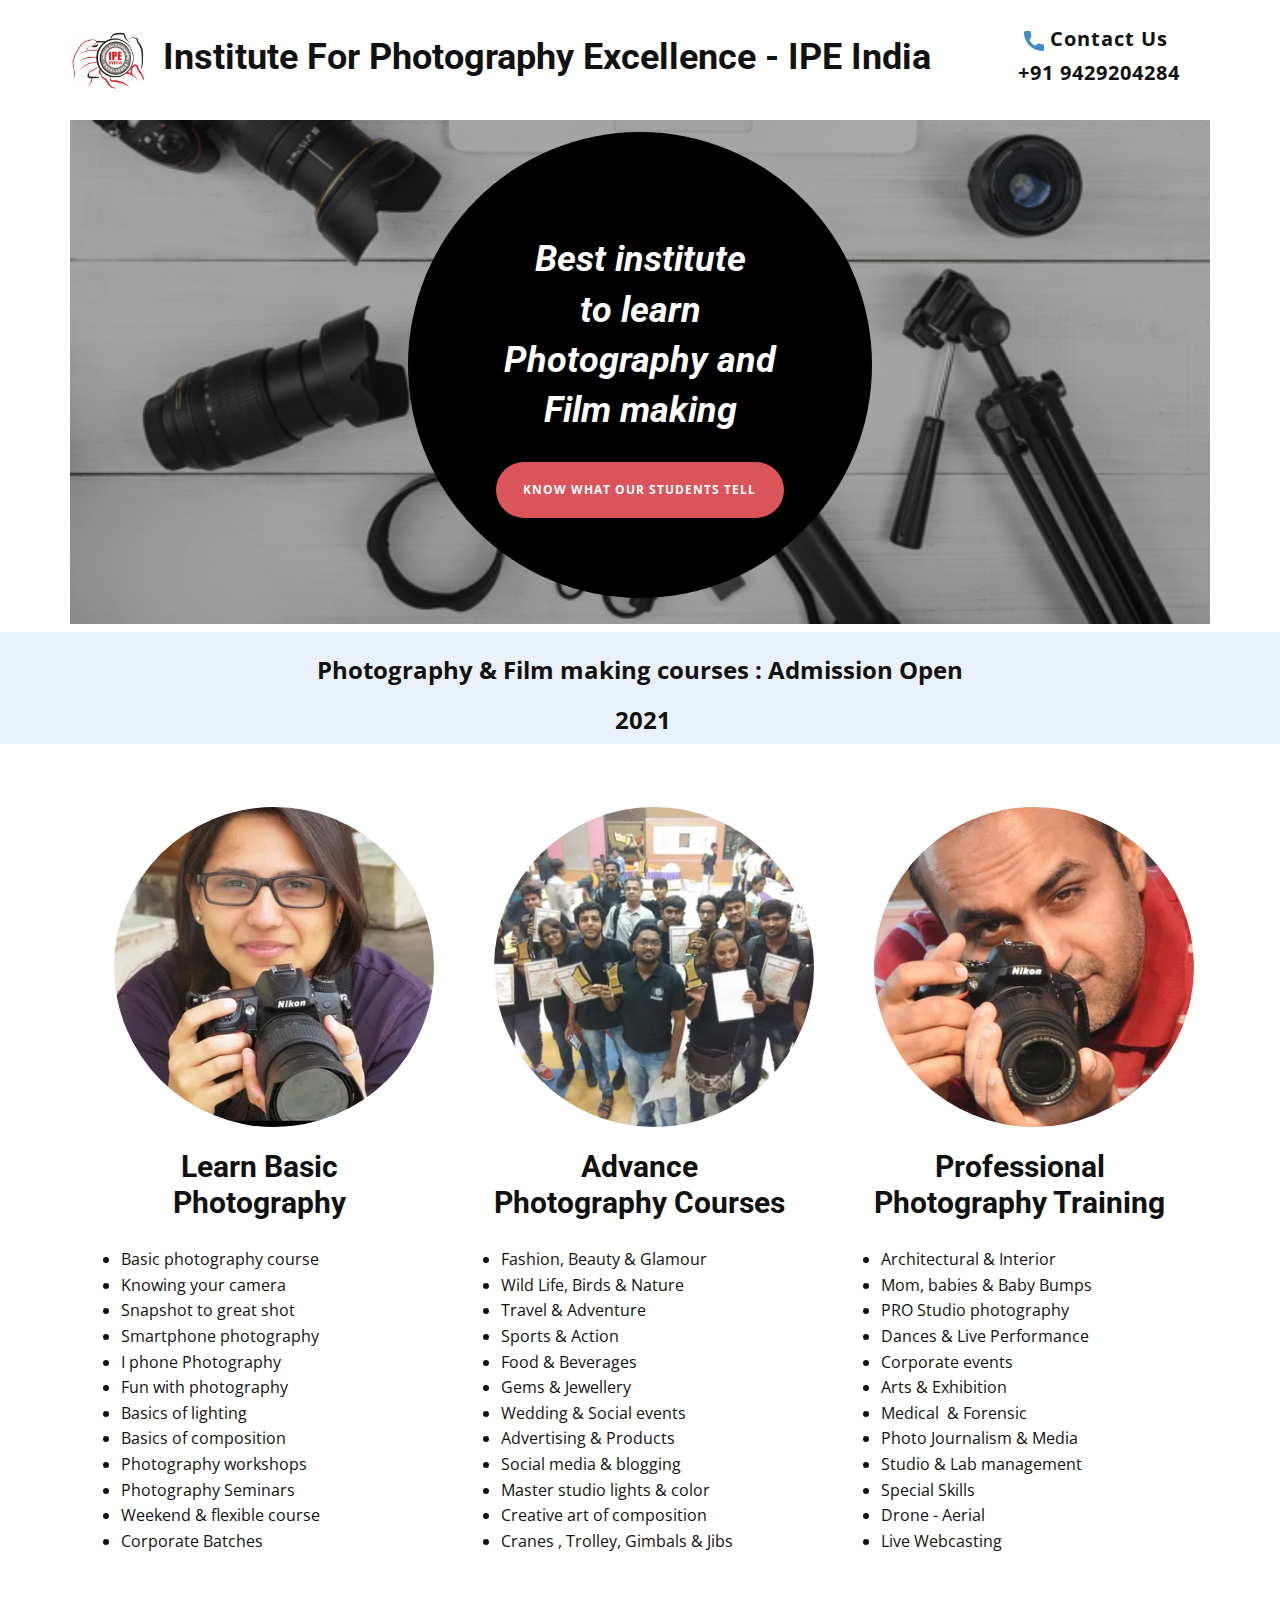
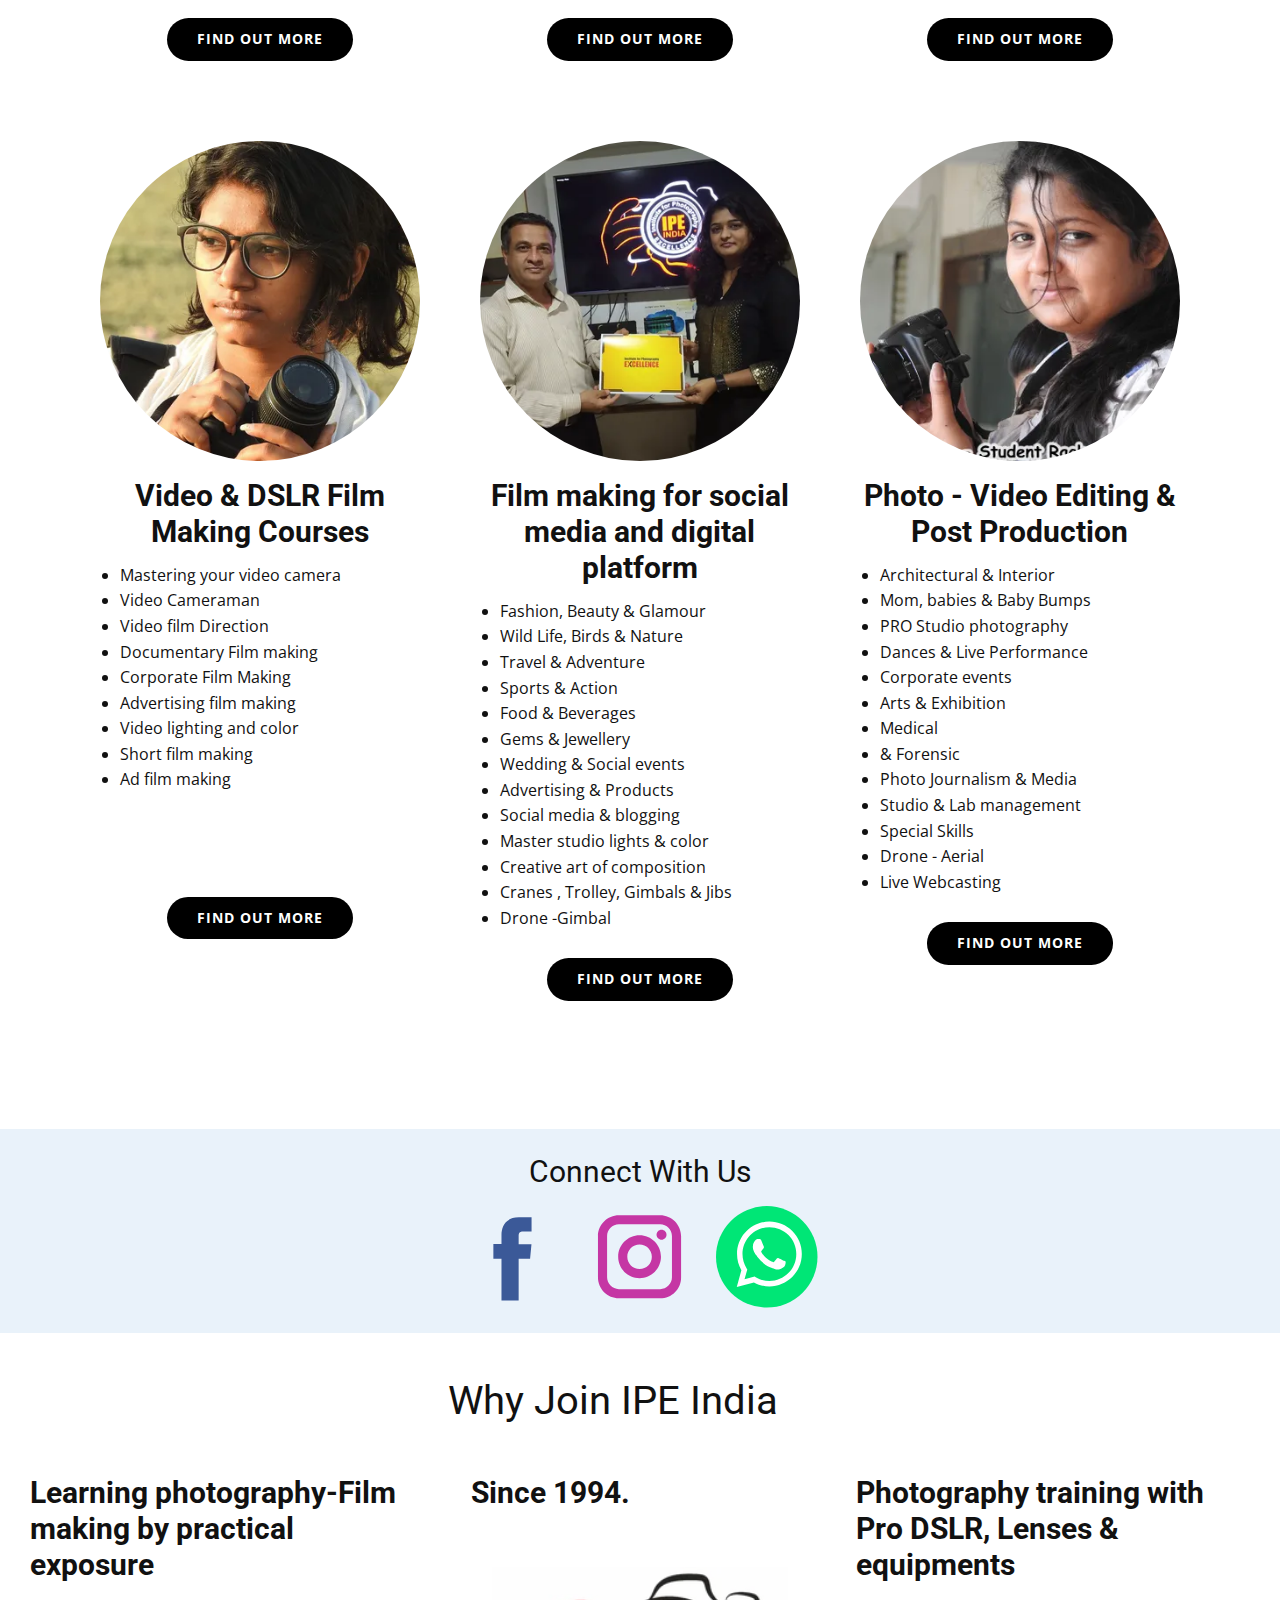
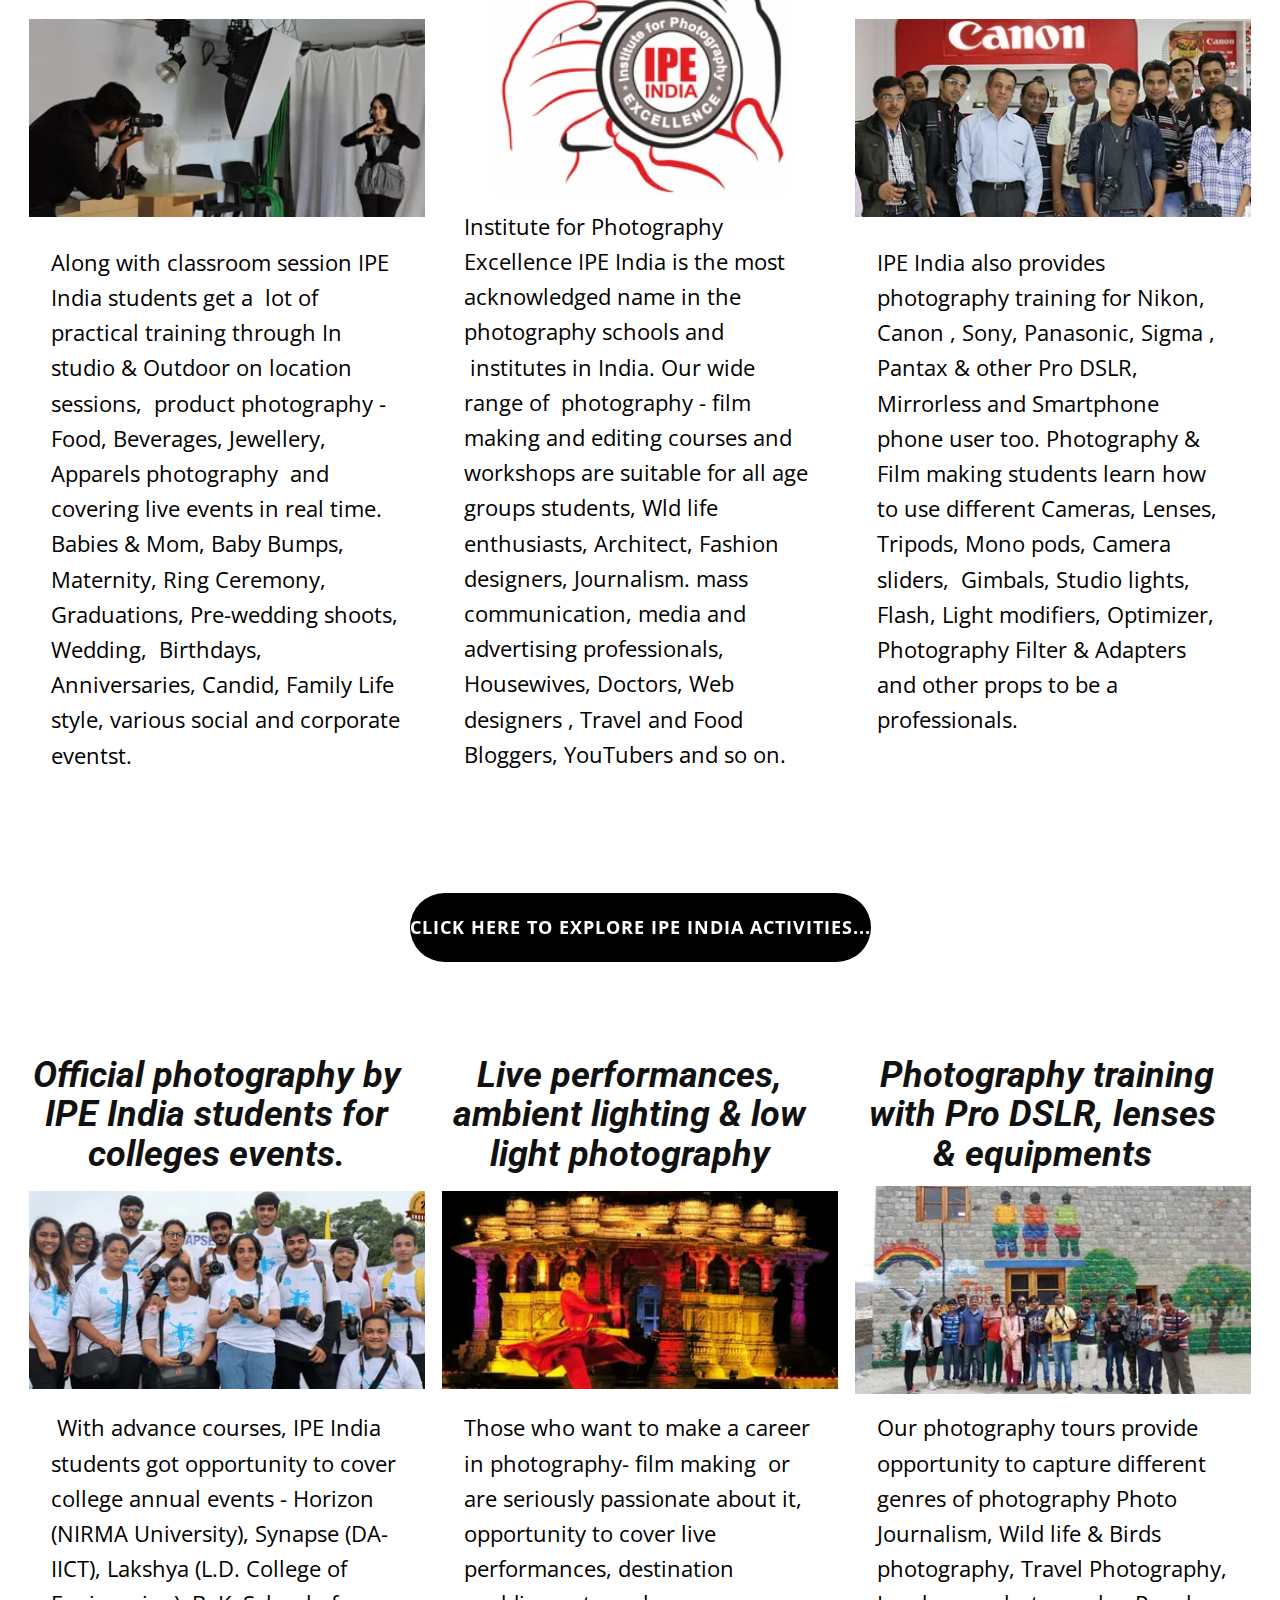
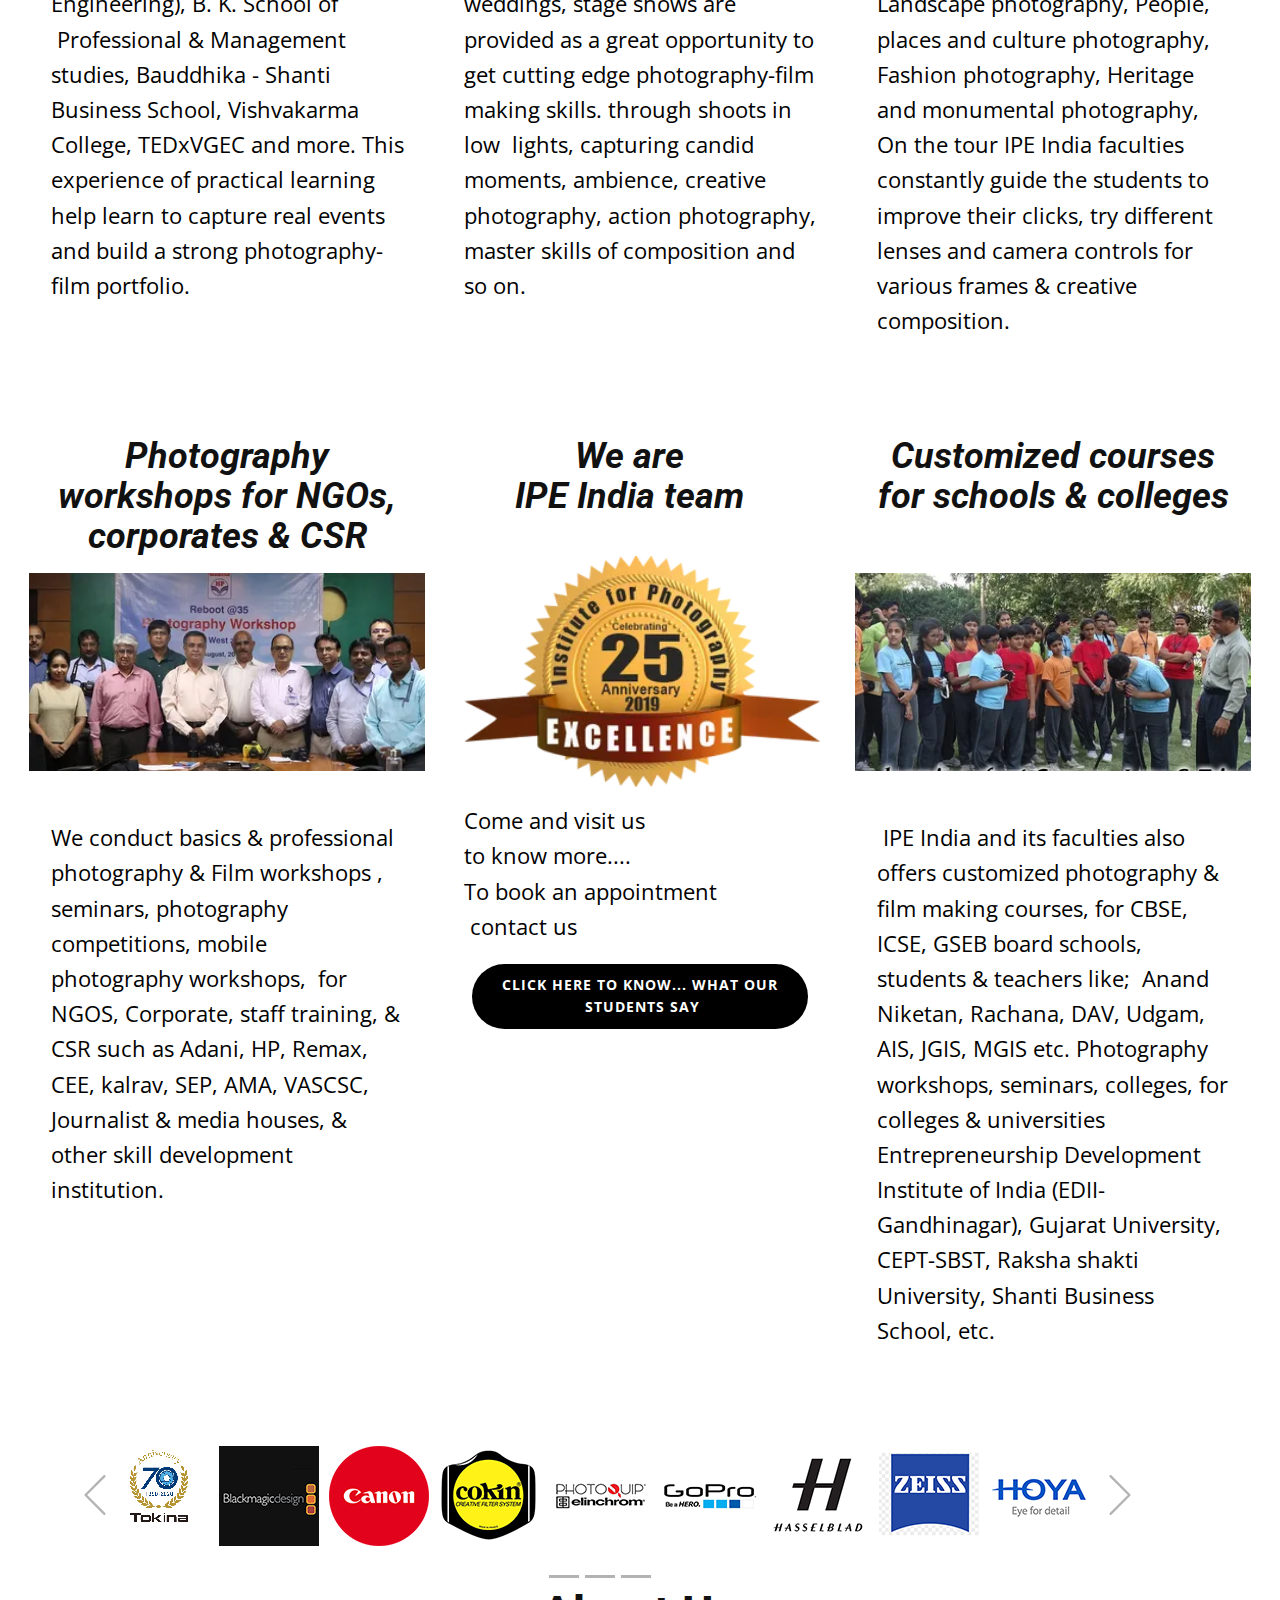
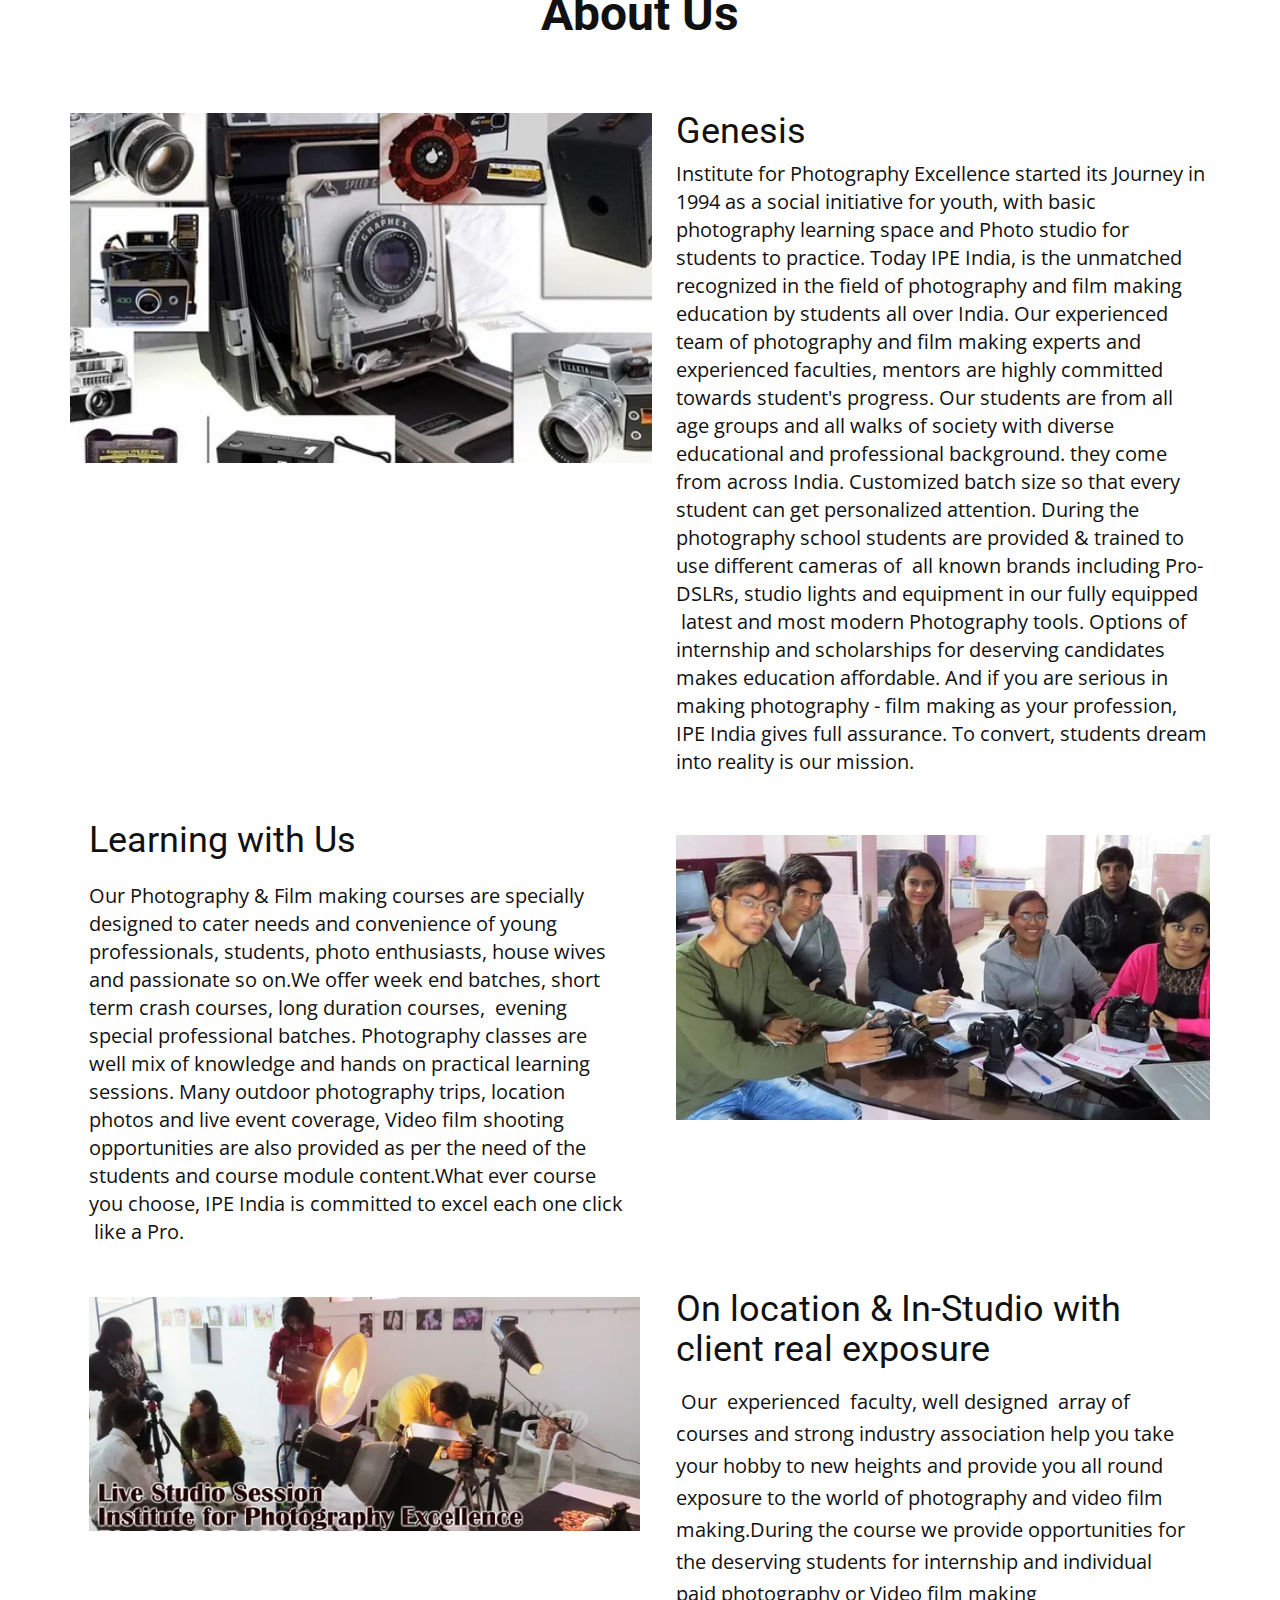
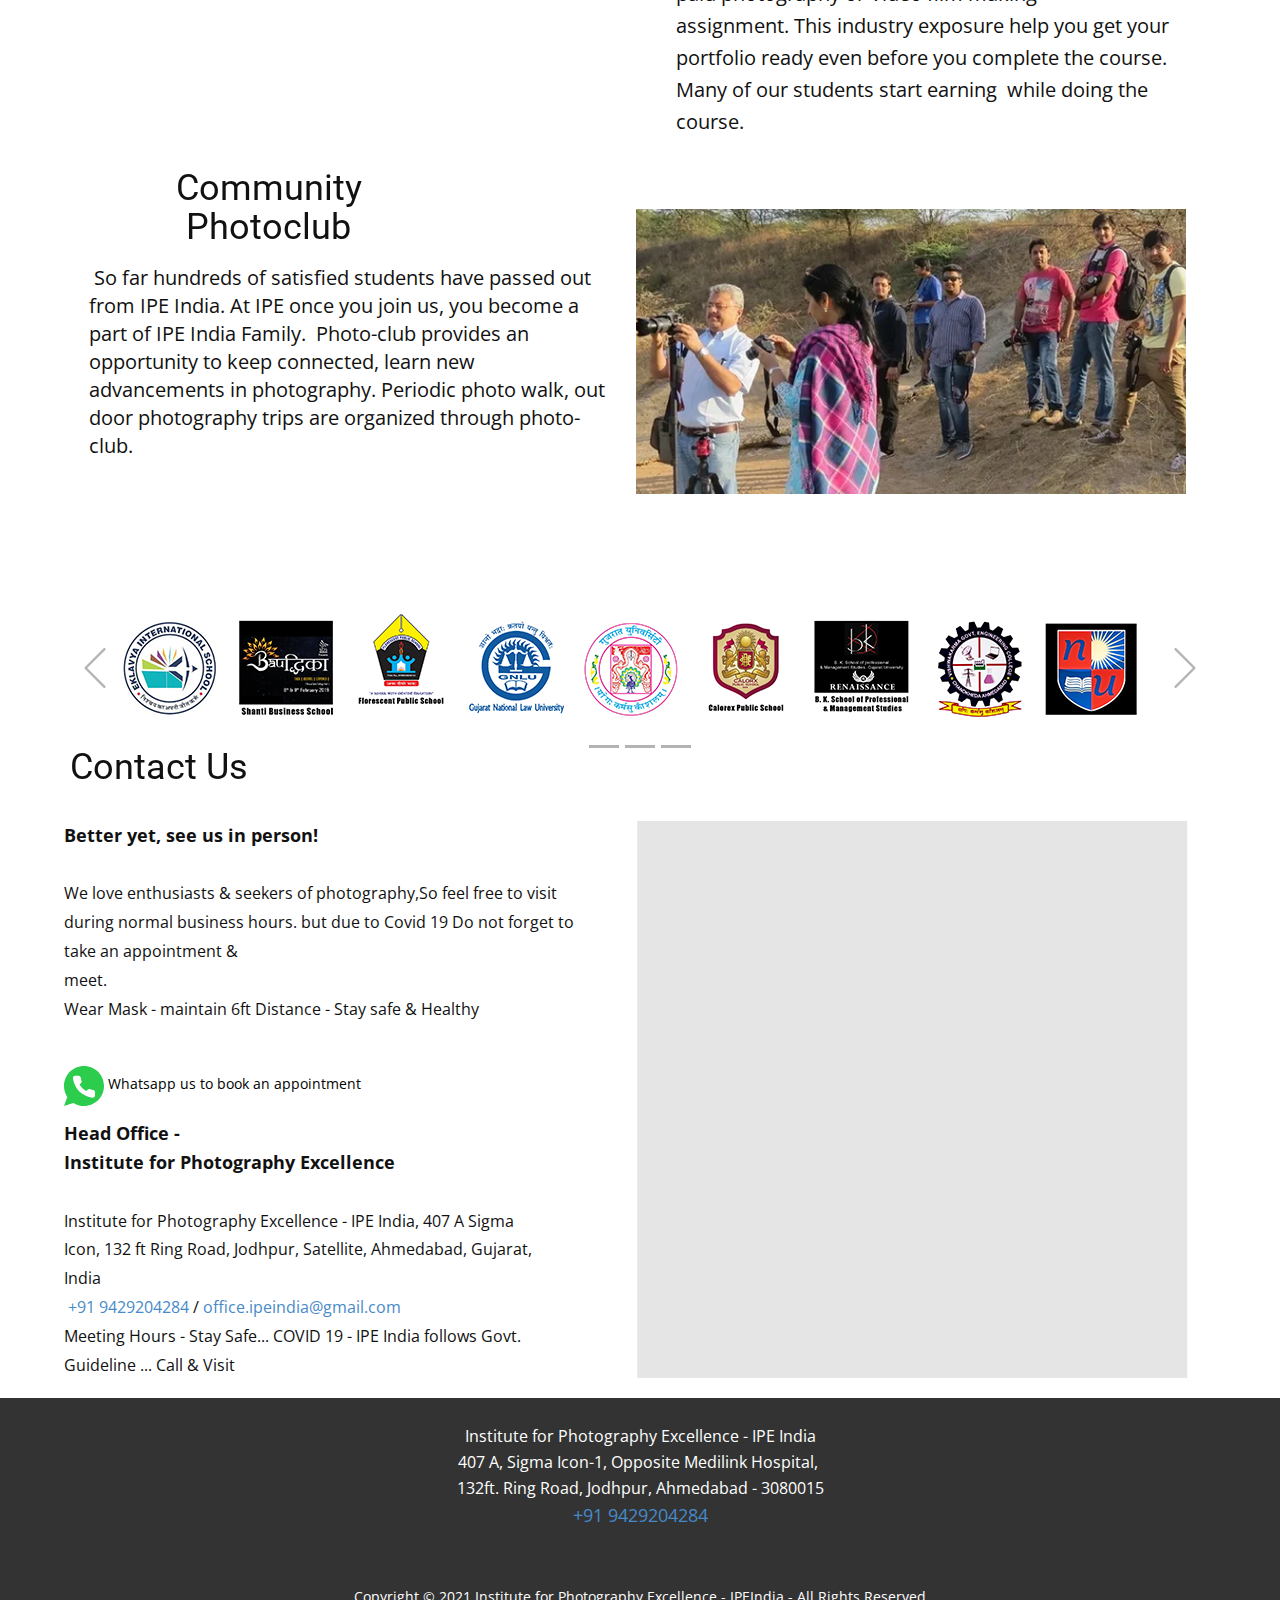
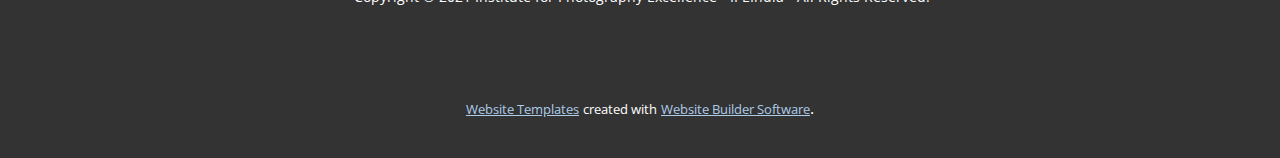
==== commit 551d58b1: "Add files via upload" ====
--- a/index.html
+++ b/index.html
@@ -6,7 +6,7 @@
     <meta name="keywords" content="Institute For Photography Excellence, Nation’s Top in Design and Architecture, Rehabilitation Institute of Chicago’s Shirley Ryan AbilityLab, First-Ever “Translational” Research Hospital, Opens Doors, One Of The Most Beautiful Buildings In The World, Your local travel guide, 30 world-famous buildings to inspire">
     <meta name="description" content="">
     <meta name="page_type" content="np-template-header-footer-from-plugin">
-    <title>IPE India</title>
+    <title>Home</title>
     <link rel="stylesheet" href="nicepage.css" media="screen">
 <link rel="stylesheet" href="Home.css" media="screen">
     <script class="u-script" type="text/javascript" src="jquery.js" defer=""></script>
@@ -50,7 +50,7 @@
     <link rel="canonical" href="index.html">
     <meta property="og:url" content="index.html">
   </head>
-  <body class="u-body"><header class="u-align-left u-clearfix u-header u-header" id="sec-3649"><div class="u-clearfix u-sheet u-valign-middle-md u-sheet-1">
+  <body data-home-page="Home.html" data-home-page-title="Home" class="u-body"><header class="u-align-left u-clearfix u-header u-header" id="sec-3649"><div class="u-clearfix u-sheet u-valign-middle-md u-sheet-1">
         <a href="tel:+91 9429204284" class="u-active-none u-btn u-button-style u-hover-none u-none u-text-hover-palette-1-base u-btn-1"><span class="u-icon u-text-palette-1-base"><svg class="u-svg-content" viewBox="0 0 405.333 405.333" x="0px" y="0px" style="width: 1em; height: 1em;"><path d="M373.333,266.88c-25.003,0-49.493-3.904-72.704-11.563c-11.328-3.904-24.192-0.896-31.637,6.699l-46.016,34.752    c-52.8-28.181-86.592-61.952-114.389-114.368l33.813-44.928c8.512-8.512,11.563-20.971,7.915-32.64    C142.592,81.472,138.667,56.96,138.667,32c0-17.643-14.357-32-32-32H32C14.357,0,0,14.357,0,32    c0,205.845,167.488,373.333,373.333,373.333c17.643,0,32-14.357,32-32V298.88C405.333,281.237,390.976,266.88,373.333,266.88z"></path></svg><img></span>&nbsp;Contact Us&nbsp;<br>+91 9429204284
         </a>
         <h1 class="u-text u-title u-text-1">Institute For Photography Excellence - IPE India</h1>
@@ -491,9 +491,9 @@
       </div>
     </section>
     <section class="u-clearfix u-hidden-lg u-hidden-md u-hidden-sm u-hidden-xl u-section-11" id="carousel_c960">
-      <div class="u-clearfix u-sheet u-valign-middle u-sheet-1">
-        <div id="carousel-0681" data-interval="1500" data-u-ride="carousel" class="u-carousel u-carousel-duration-1250 u-carousel-fade u-expanded-width u-slider u-slider-1">
-          <ol class="u-absolute-hcenter-xs u-carousel-indicators u-carousel-indicators-1">
+      <div class="u-clearfix u-sheet u-valign-bottom-xs u-valign-middle-lg u-valign-middle-md u-valign-middle-sm u-valign-middle-xl u-sheet-1">
+        <div id="carousel-0681" data-interval="1500" data-u-ride="carousel" class="u-carousel u-carousel-duration-1250 u-carousel-fade u-expanded-width-lg u-expanded-width-md u-expanded-width-sm u-expanded-width-xl u-slider u-slider-1">
+          <ol class="u-carousel-indicators u-carousel-indicators-1">
             <li data-u-target="#carousel-0681" class="u-active u-grey-30" data-u-slide-to="0"></li>
             <li data-u-target="#carousel-0681" class="u-grey-30" data-u-slide-to="1"></li>
             <li data-u-target="#carousel-0681" class="u-grey-30" data-u-slide-to="2"></li>
@@ -1299,10 +1299,18 @@
         <p class="u-text u-text-2">&nbsp;Copyright © 2021 Institute for Photography Excellence - IPEIndia - All Rights Reserved.</p>
       </div></footer>
     <section class="u-backlink u-clearfix u-grey-80">
-   
+      <a class="u-link" href="https://nicepage.com/website-templates" target="_blank">
+        <span>Website Templates</span>
+      </a>
+      <p class="u-text">
+        <span>created with</span>
+      </p>
+      <a class="u-link" href="https://nicepage.com/" target="_blank">
+        <span>Website Builder Software</span>
+      </a>. 
     </section><span style="height: 64px; width: 64px; margin-left: 0px; margin-right: auto; margin-top: 0px; background-image: none; right: 20px; bottom: 20px" class="u-back-to-top u-icon u-icon-circle u-opacity u-opacity-85 u-palette-1-base u-spacing-15" data-href="#">
         <svg class="u-svg-link" preserveAspectRatio="xMidYMin slice" viewBox="0 0 551.13 551.13"><use xmlns:xlink="http://www.w3.org/1999/xlink" xlink:href="#svg-1d98"></use></svg>
         <svg class="u-svg-content" enable-background="new 0 0 551.13 551.13" viewBox="0 0 551.13 551.13" xmlns="http://www.w3.org/2000/svg" id="svg-1d98"><path d="m275.565 189.451 223.897 223.897h51.668l-275.565-275.565-275.565 275.565h51.668z"></path></svg>
     </span>
   </body>
-</html>
+</html>